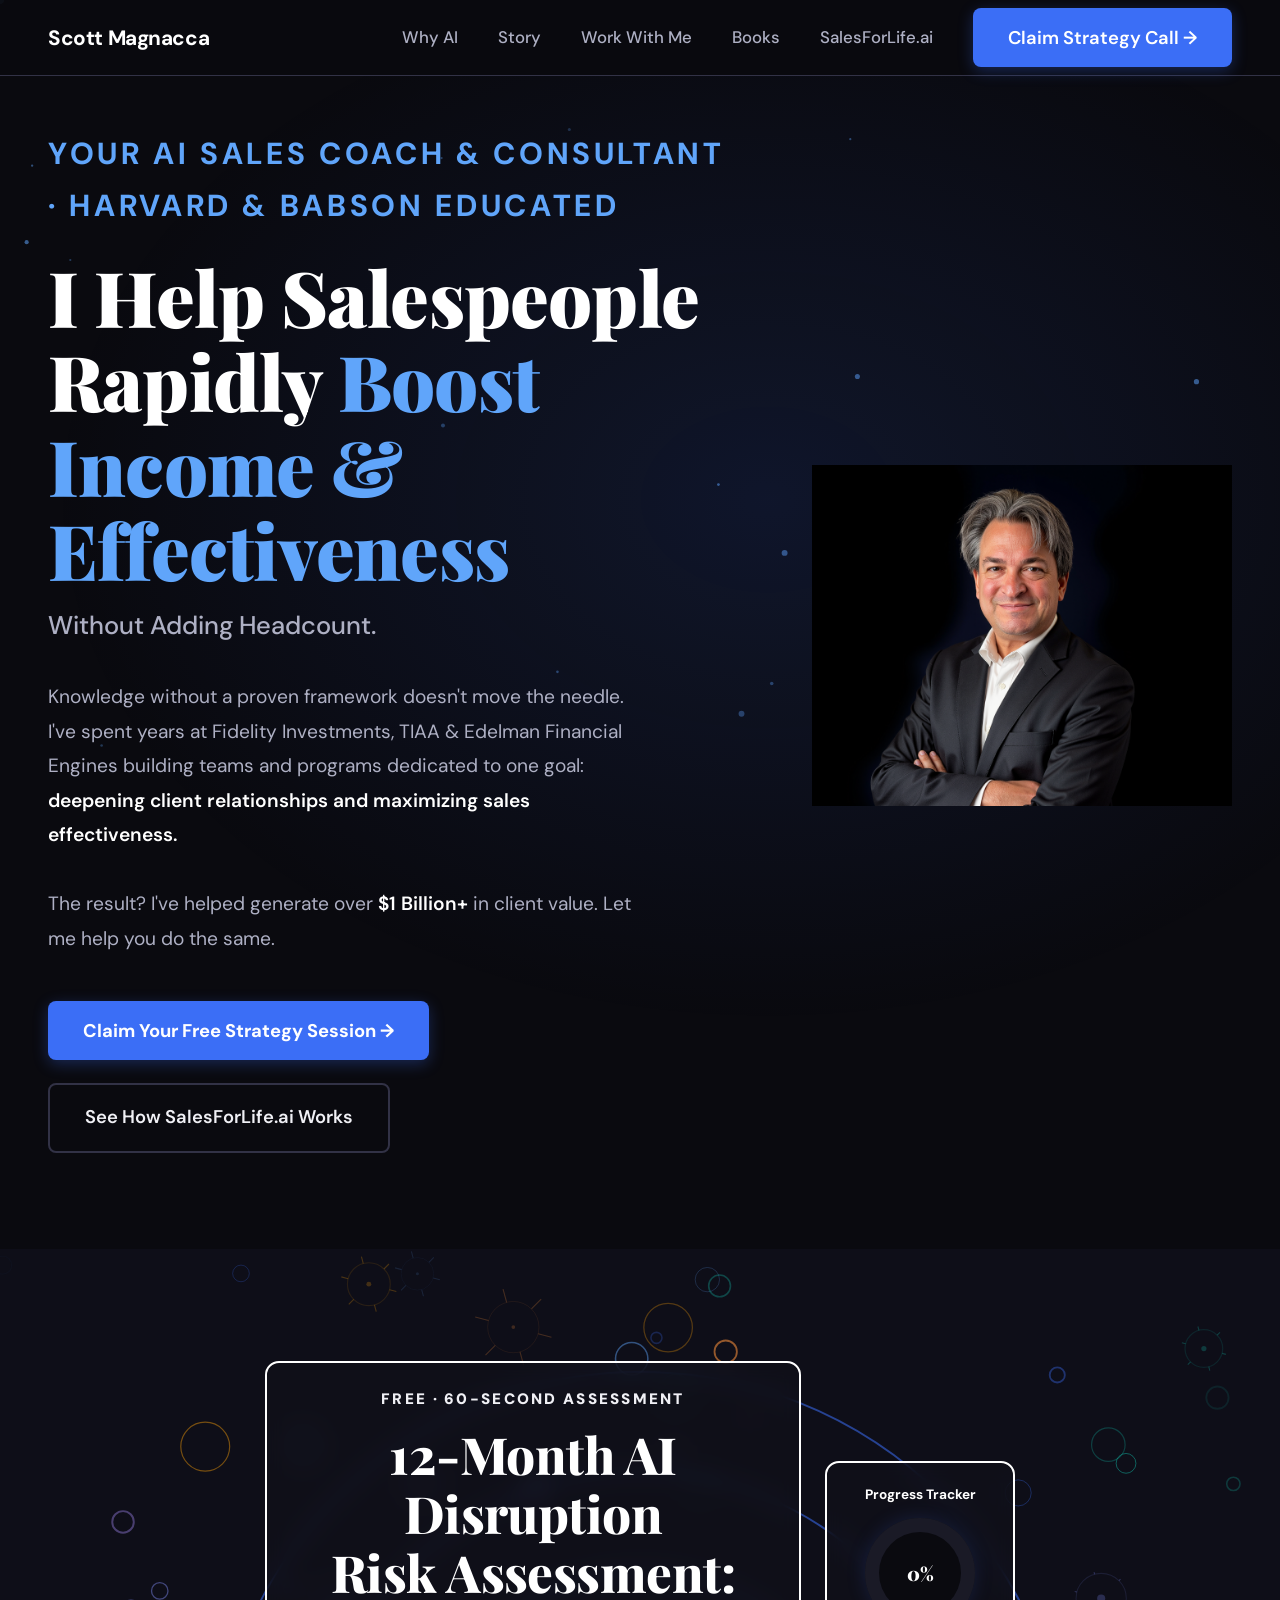
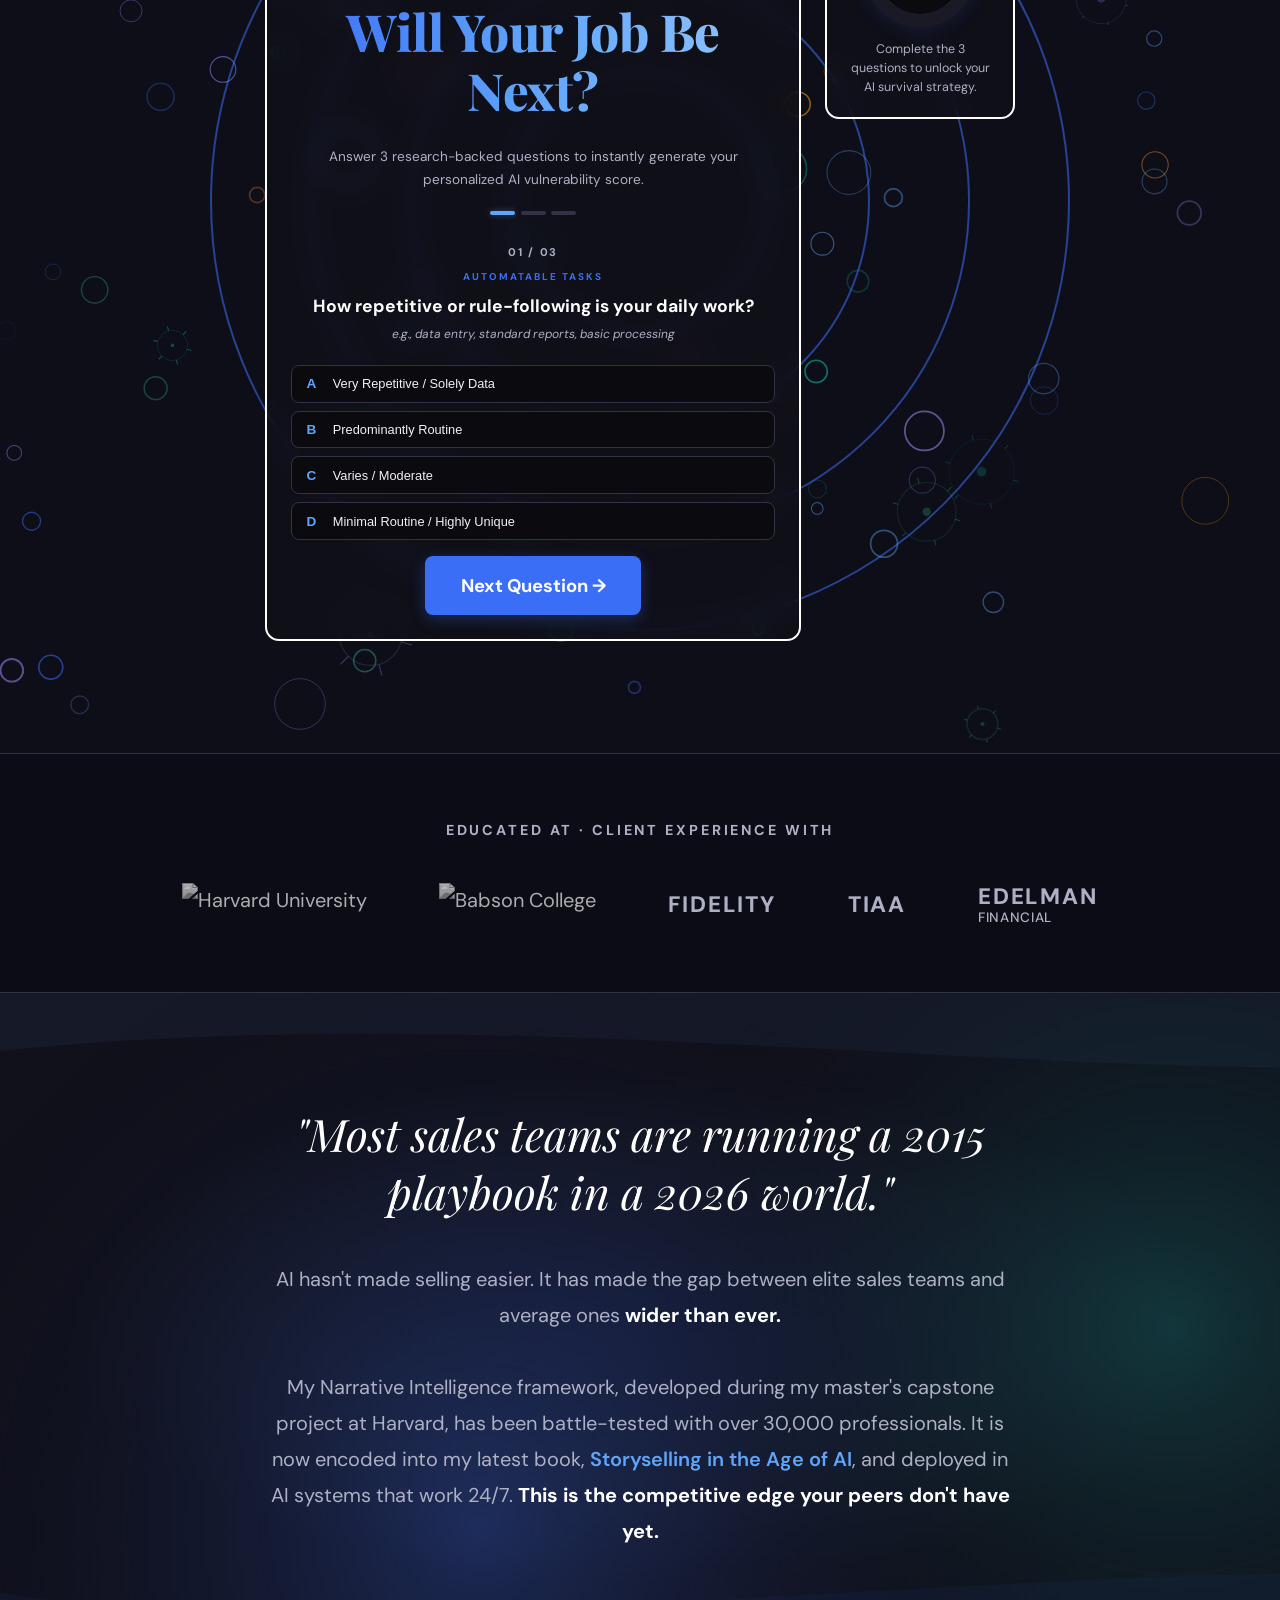
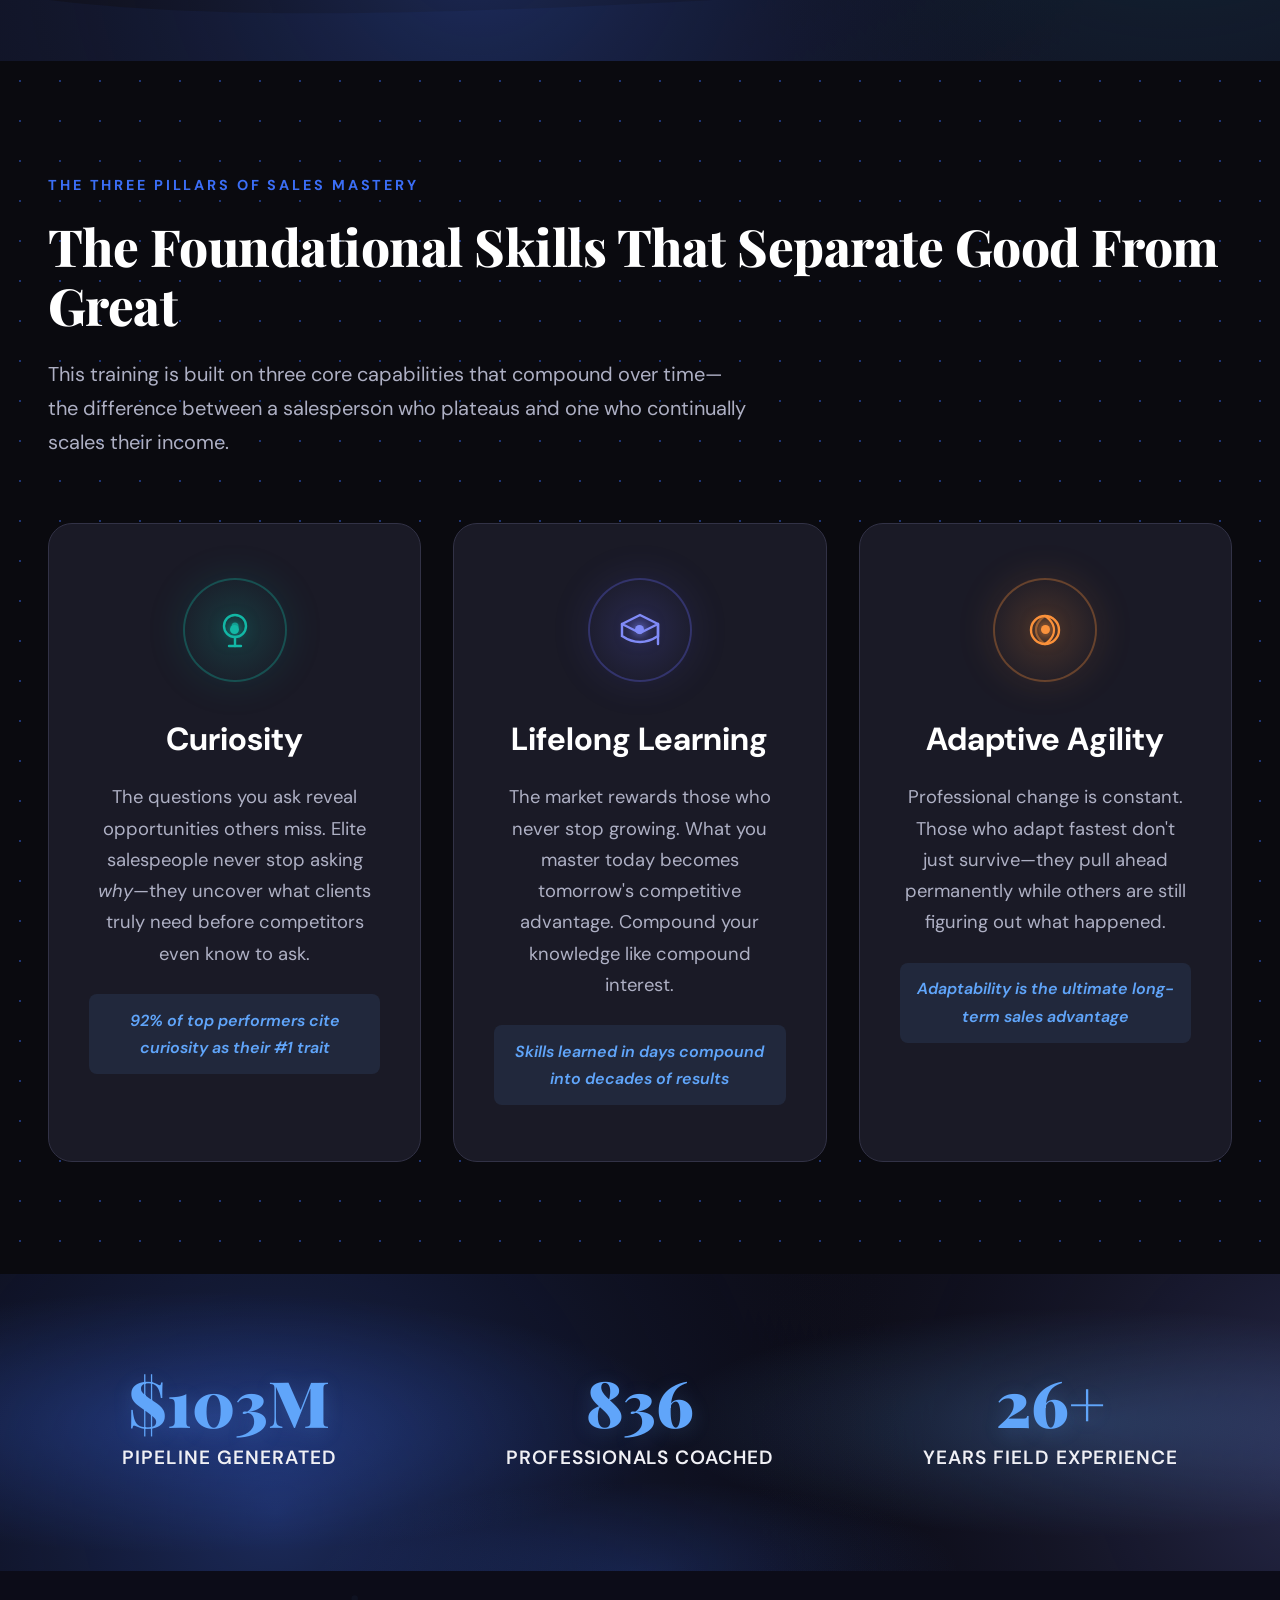
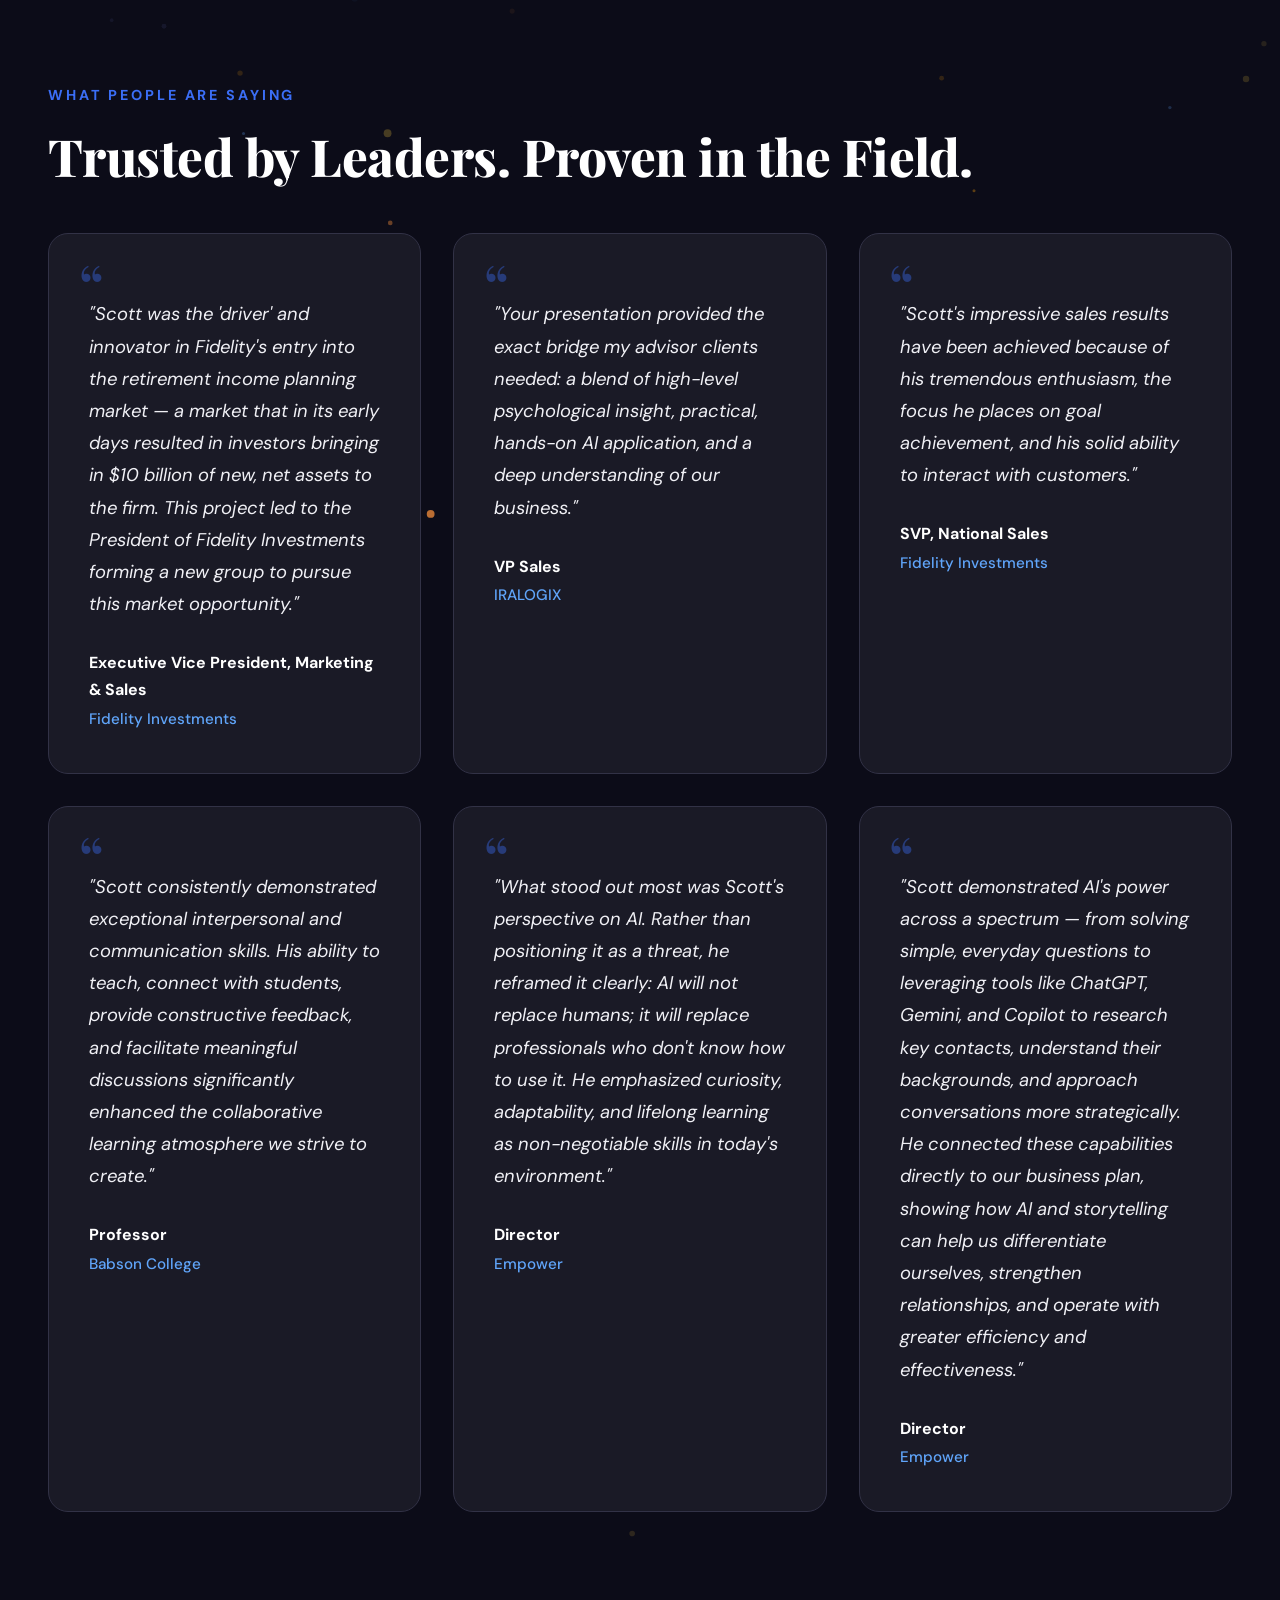
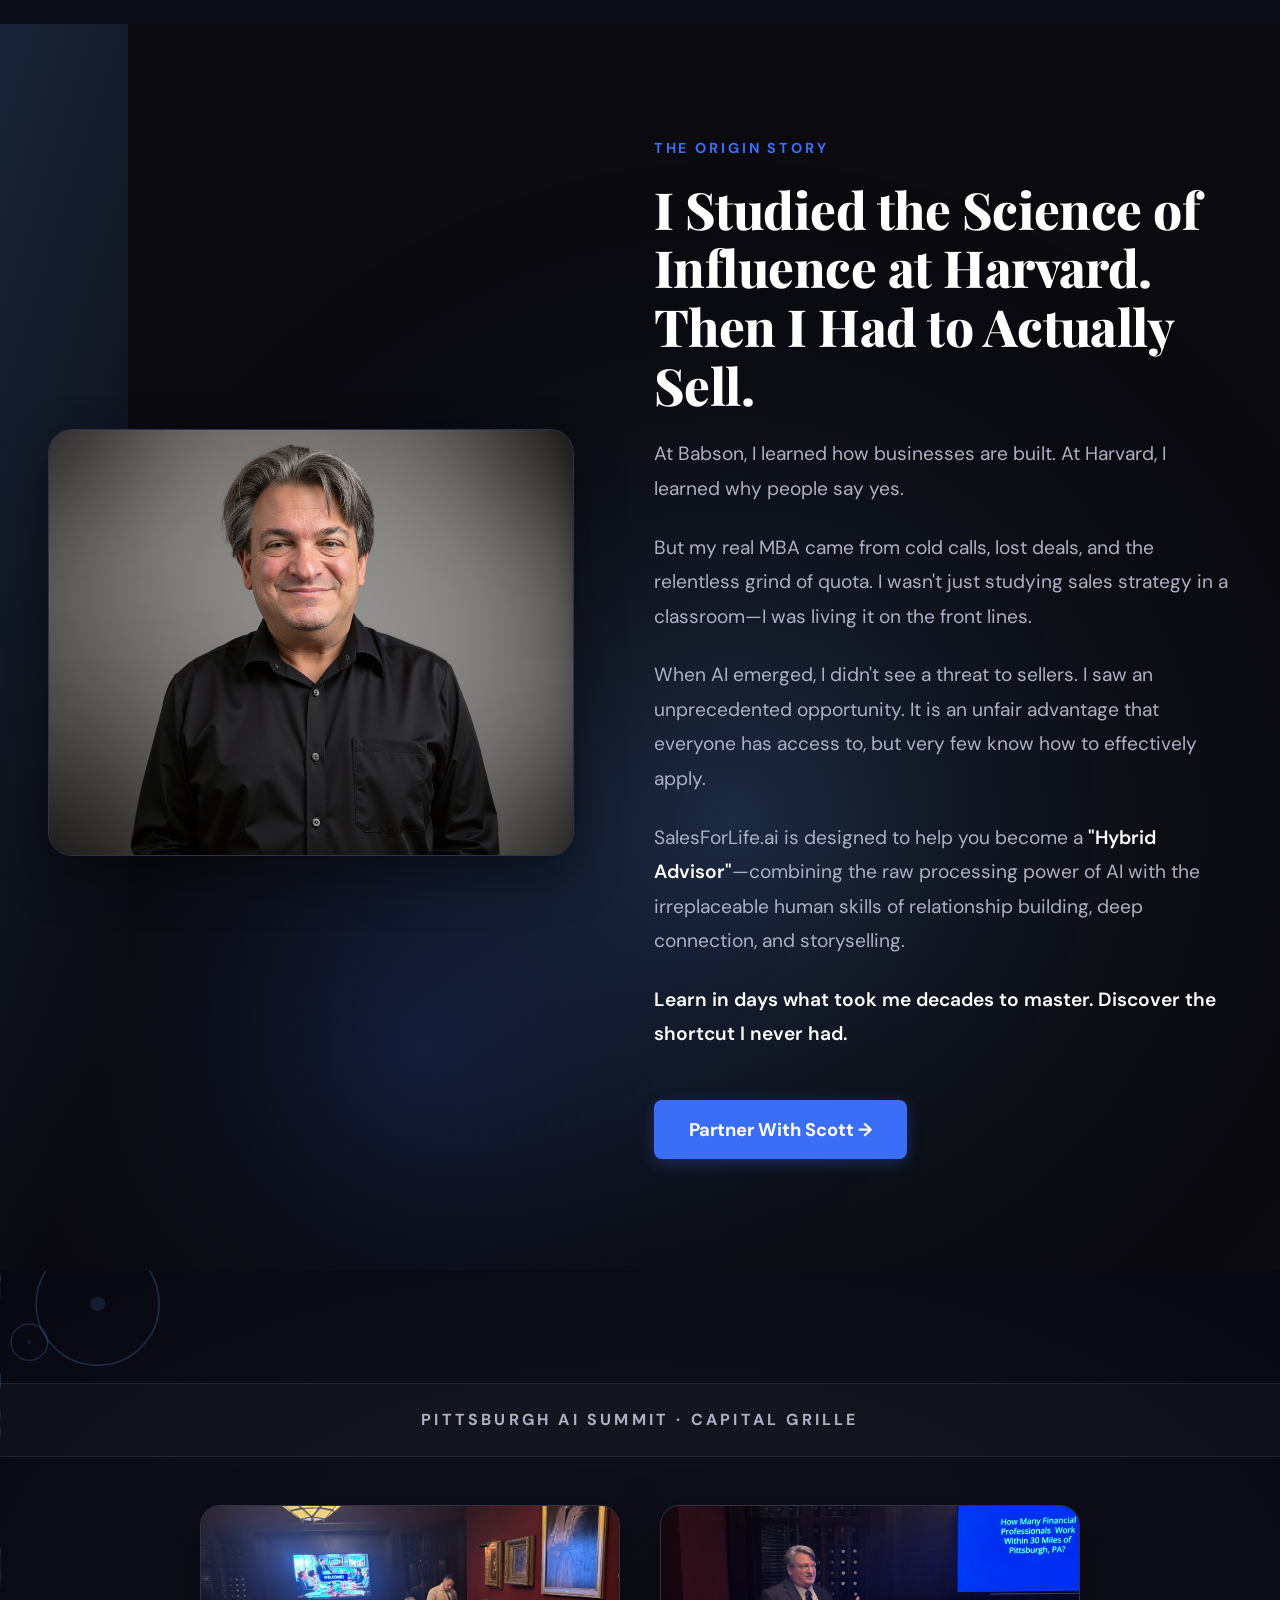
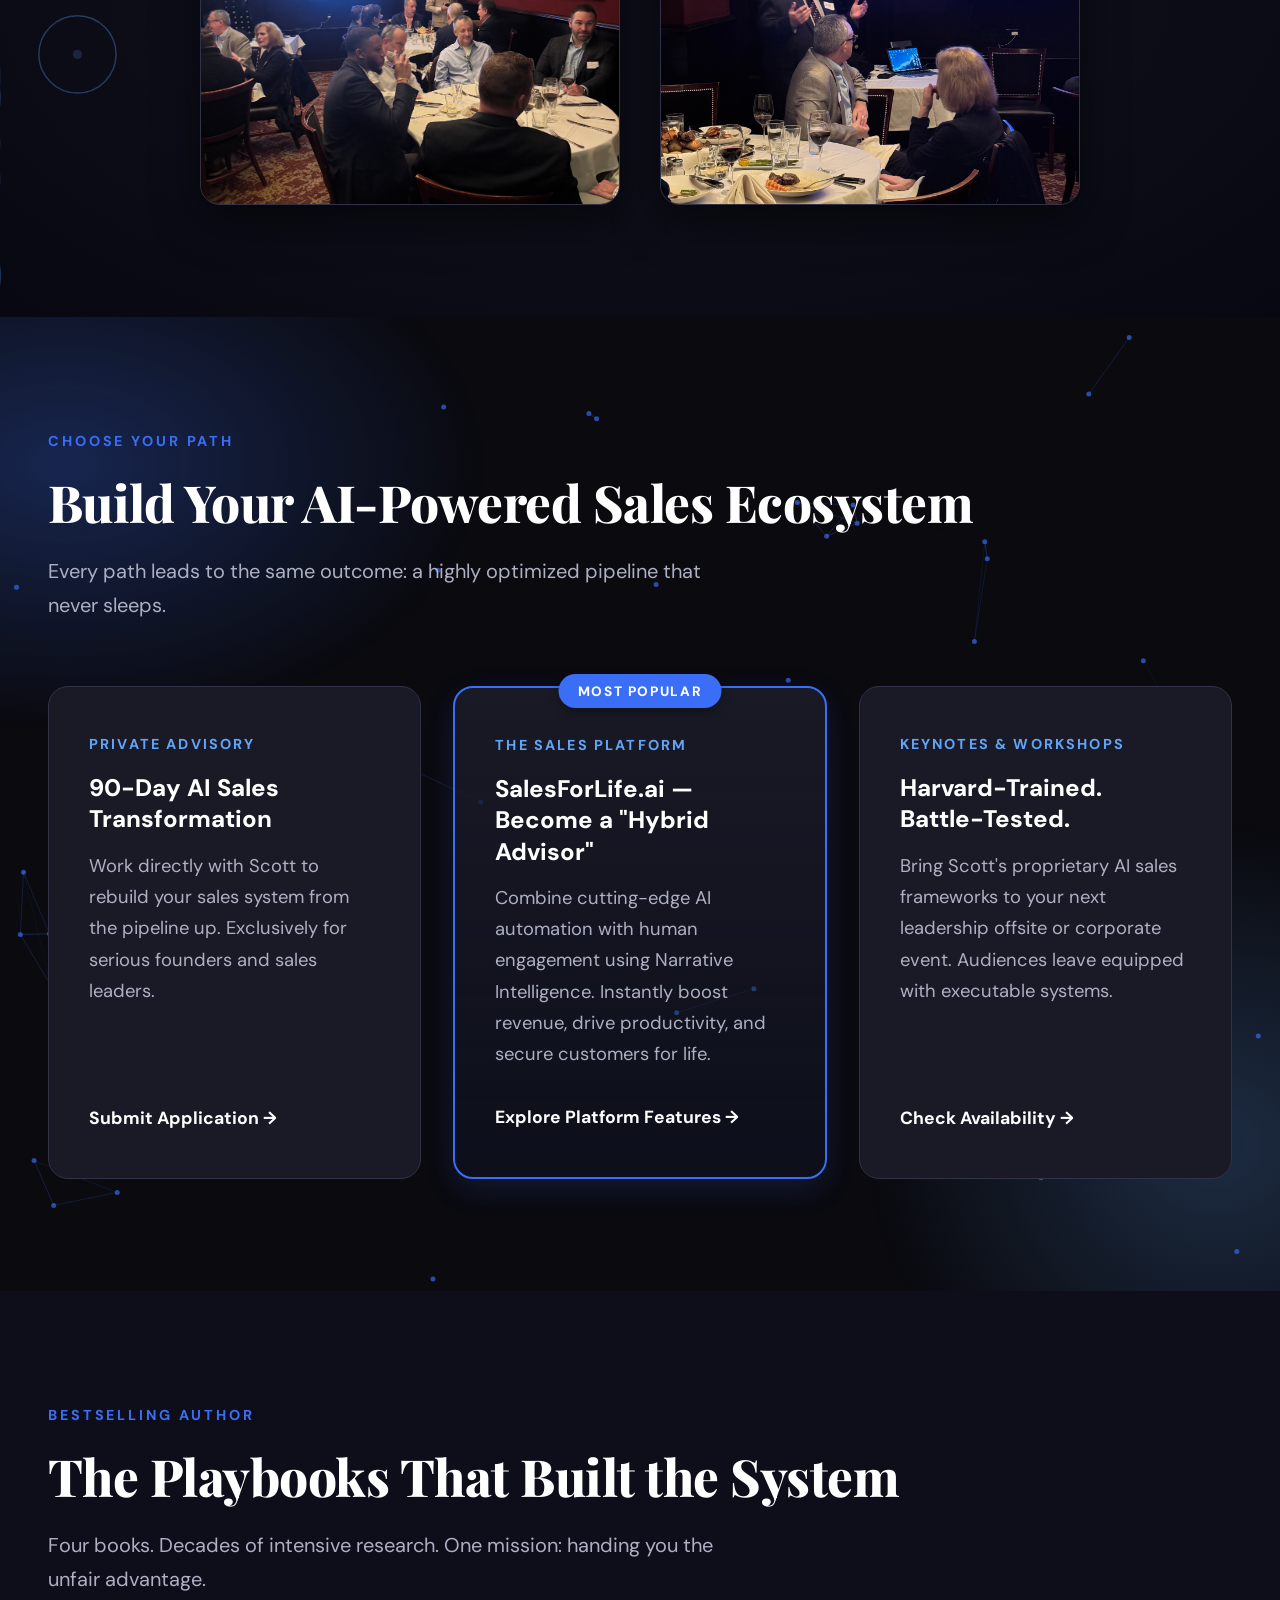
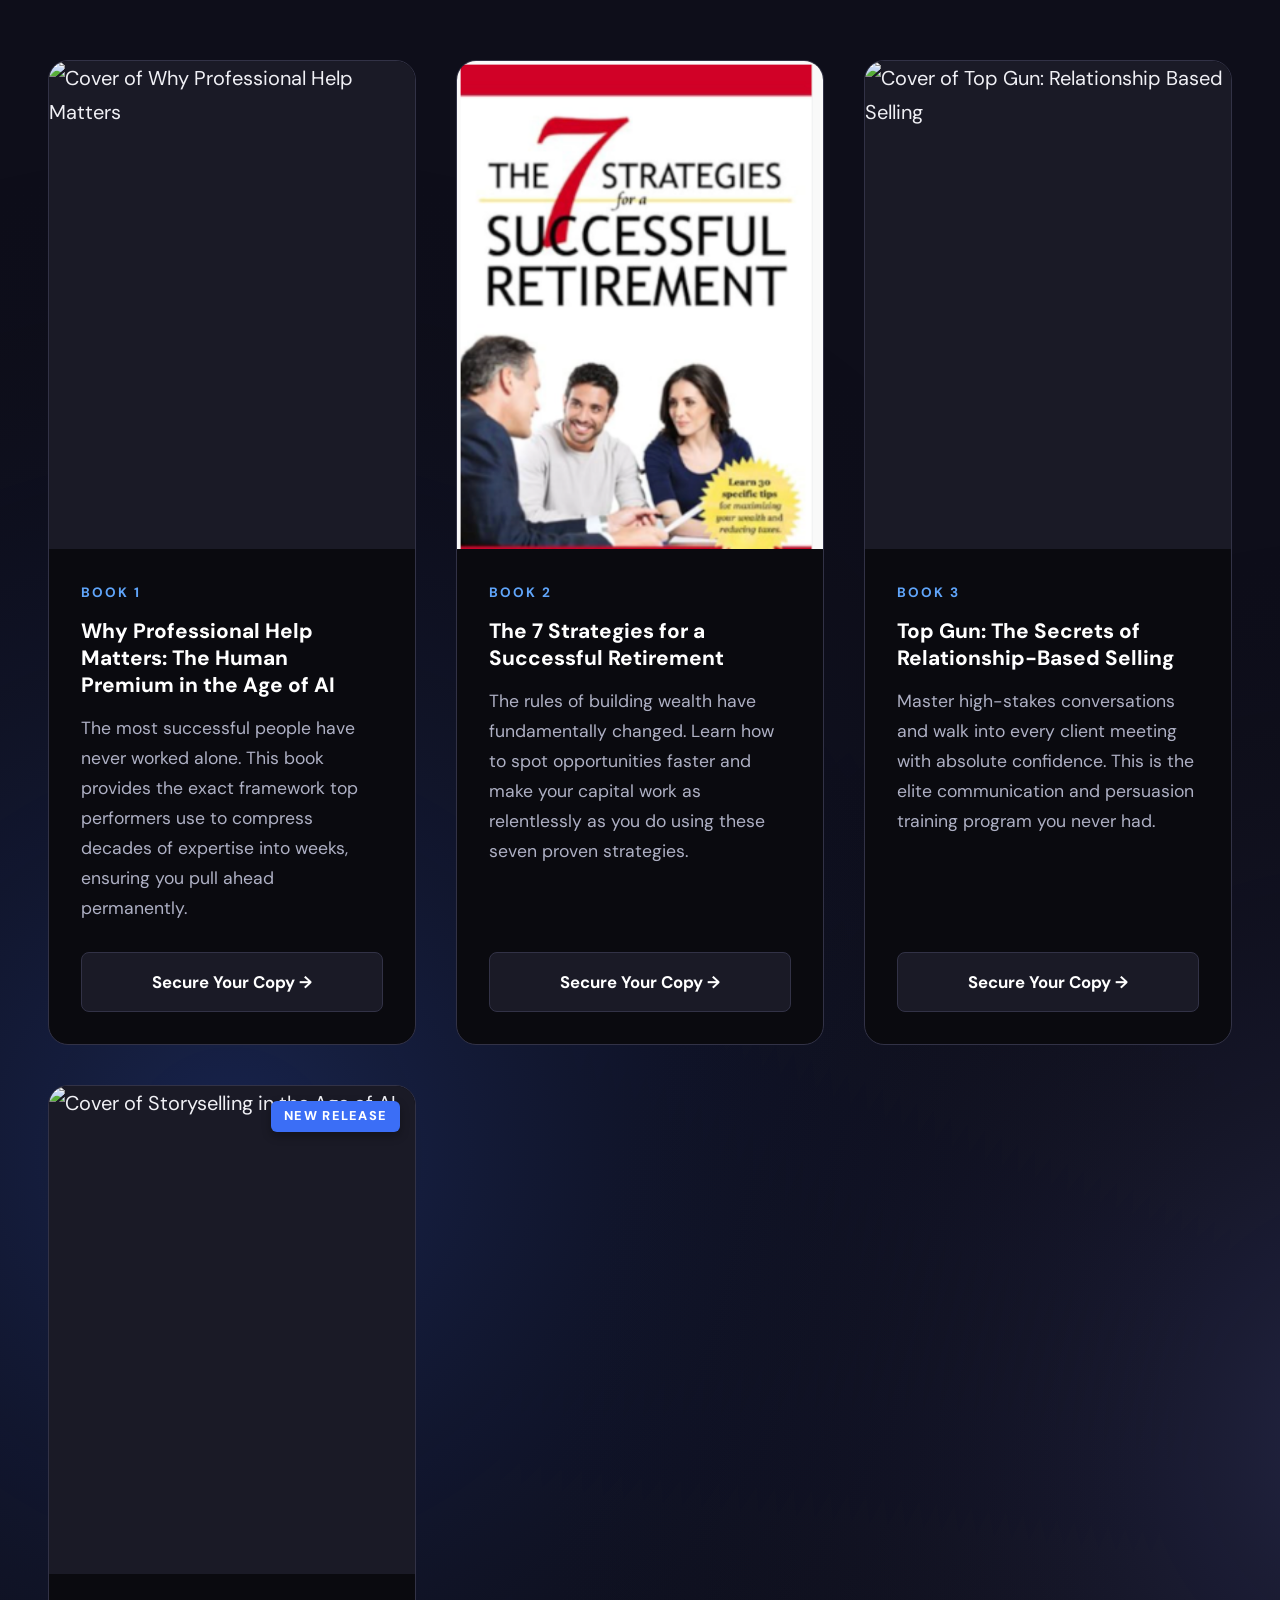
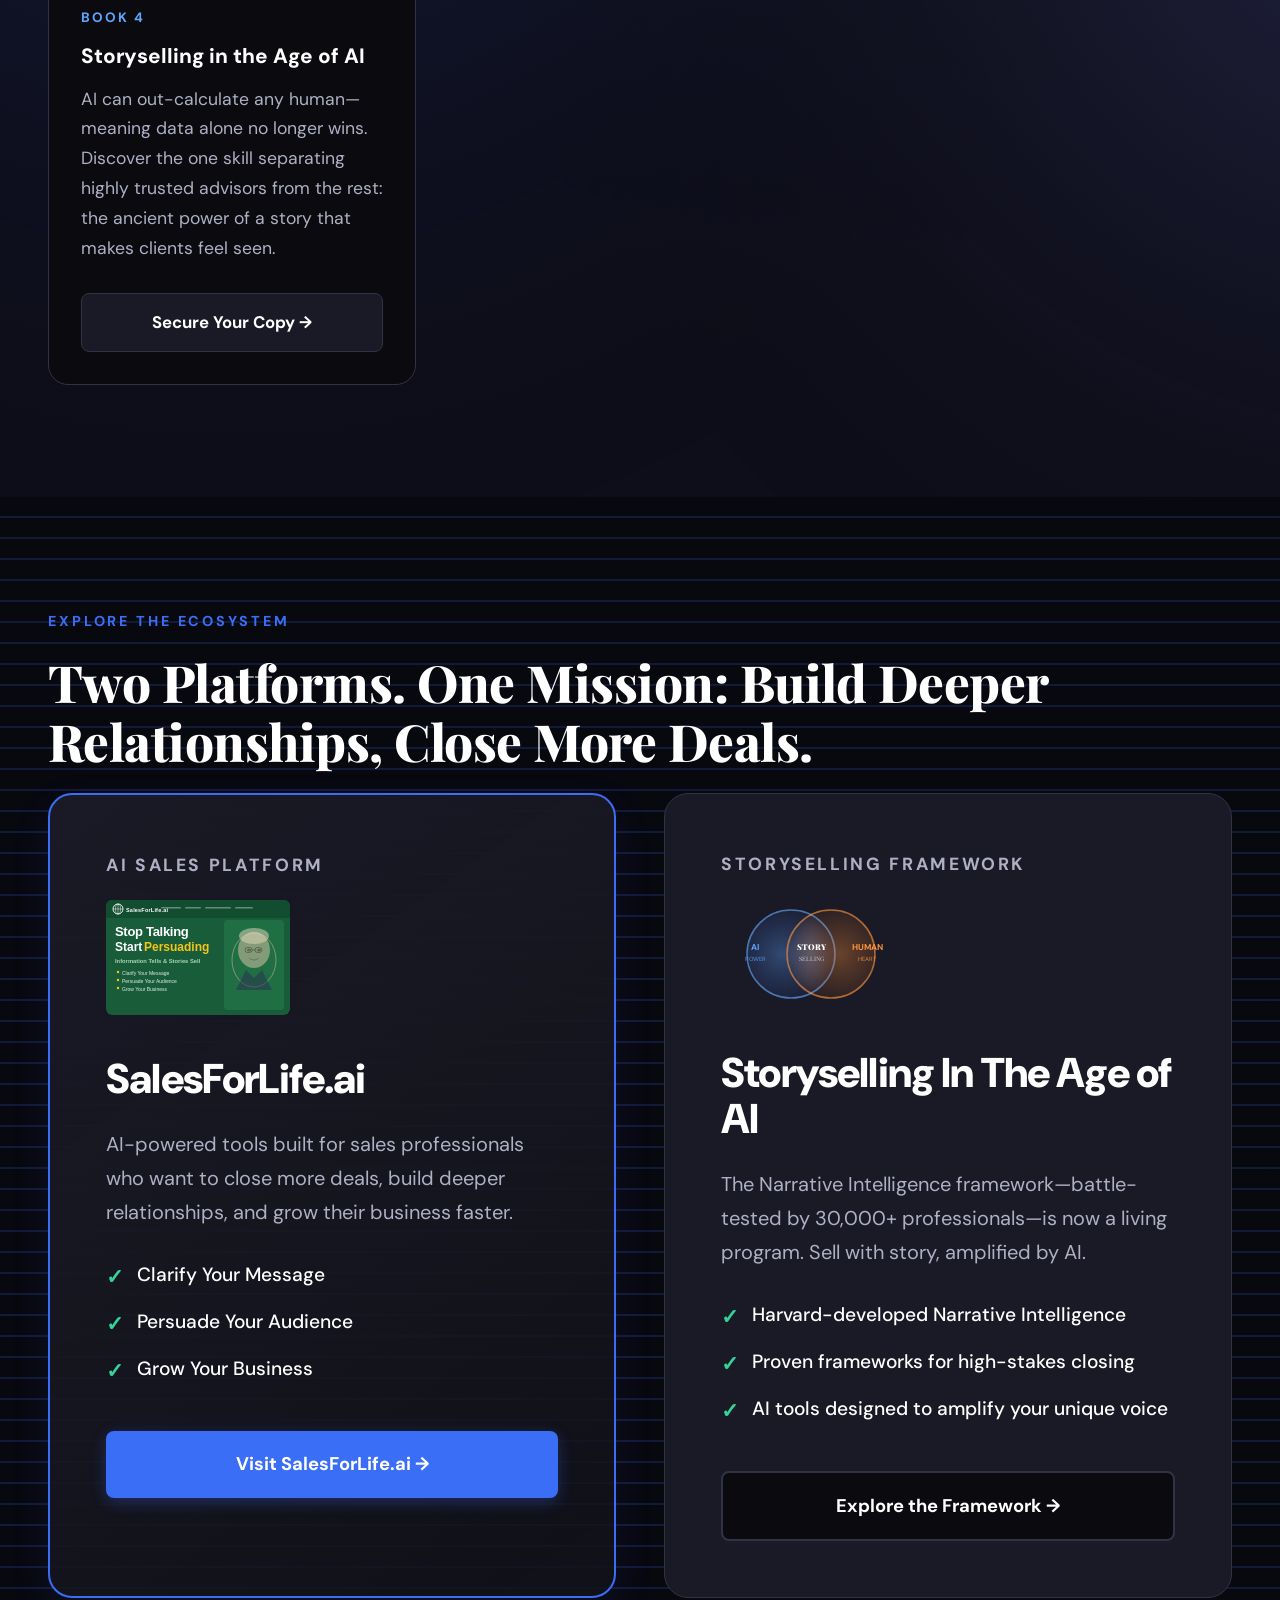
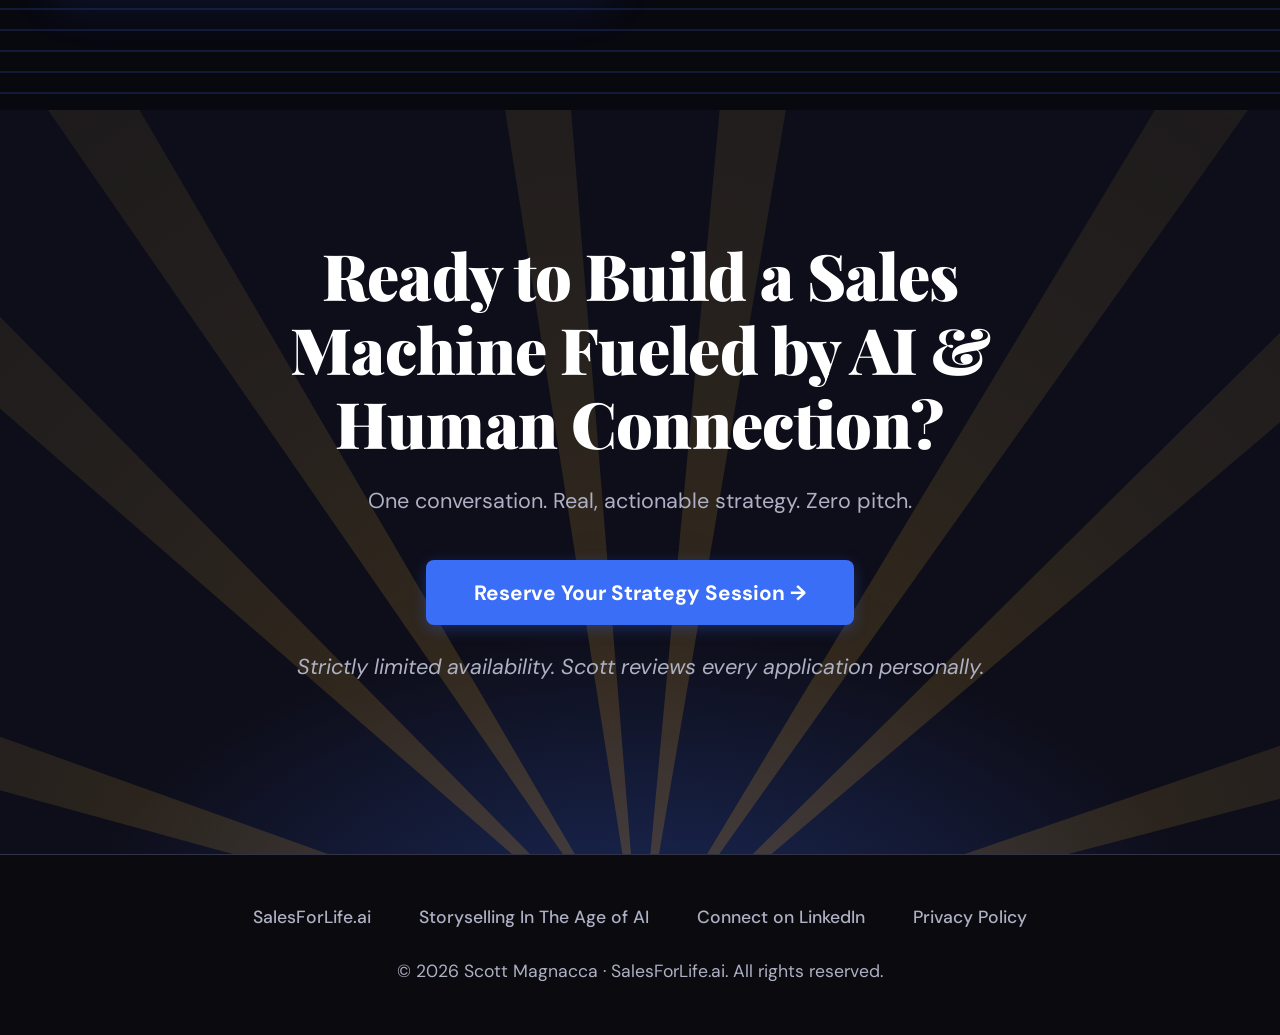
==== index.html @ 4306de3d "Add two Empower Director testimonials about AI presentation https://claude.ai/code/session_015Zn2vHD" ====
<!DOCTYPE html>
<html lang="en">
<head>
<meta charset="UTF-8"/>
<meta name="viewport" content="width=device-width, initial-scale=1.0"/>
<title>I Help Salespeople Rapidly Boost Income &amp; Effectiveness — Scott Magnacca</title>
<link rel="preconnect" href="https://fonts.googleapis.com">
<link rel="preconnect" href="https://fonts.gstatic.com" crossorigin>
<link href="https://fonts.googleapis.com/css2?family=Playfair+Display:wght@700;900&family=DM+Sans:wght@400;500;600;700&display=swap" rel="stylesheet"/>
<style>
  :root {
    --bg: #0a0a0f;
    --surface: #12121a;
    --surface2: #1a1a26;
    --border: #323246; 
    --accent: #3b6ef6;
    --accent-hover: #2d5ce0;
    --accent2: #60a5fa;
    --text: #f0f0f5; 
    --muted: #aeb0c4; 
    --gold: #f5c842;
    --error: #fb7185;
    --success: #34d399;
  }
  
  *, *::before, *::after { box-sizing: border-box; margin: 0; padding: 0; }
  html { scroll-behavior: smooth; }
  
  /* BASE TYPOGRAPHY */
  body { 
    background: var(--bg); 
    color: var(--text); 
    font-family: 'DM Sans', sans-serif; 
    font-size: 20px; 
    line-height: 1.7; 
    -webkit-font-smoothing: antialiased; 
    -moz-osx-font-smoothing: grayscale;
  }
  
  @media (min-width: 1400px) {
    body { font-size: 22px; } 
  }

  /* NAV */
  nav {
    position: fixed; top: 0; left: 0; right: 0; z-index: 100;
    display: flex; align-items: center; justify-content: space-between;
    padding: 0 3rem; height: 76px;
    background: rgba(10,10,15,0.92); backdrop-filter: blur(16px);
    border-bottom: 1px solid var(--border);
  }
  .nav-logo { font-family: 'DM Sans', sans-serif; font-weight: 700; font-size: 1.3rem; color: #fff; text-decoration: none; letter-spacing: -0.02em; }
  .nav-links { display: flex; gap: 2.5rem; align-items: center; }
  .nav-links a { color: var(--muted); text-decoration: none; font-size: 1.05rem; font-weight: 500; transition: color 0.2s; }
  .nav-links a:hover, .nav-links a:focus { color: #fff; outline: none; }
  .nav-cta { background: var(--accent); color: #fff !important; padding: 0.65rem 1.6rem; border-radius: 8px; font-weight: 600 !important; transition: background 0.2s; box-shadow: 0 4px 14px rgba(59,110,246,0.25); }
  .nav-cta:hover { background: var(--accent-hover) !important; box-shadow: 0 6px 20px rgba(59,110,246,0.4); }

  /* HERO */
  .hero-wrap { max-width: 1300px; margin: 0 auto; }
  .hero {
    min-height: 100vh; display: flex; align-items: center;
    padding: 8rem 3rem 6rem;
    background: radial-gradient(ellipse 80% 60% at 60% 40%, rgba(59,110,246,0.12) 0%, transparent 70%);
    gap: 5rem; position: relative; z-index: 1;
  }
  .hero-text { flex: 1; }
  @keyframes eyebrowPulse {
    0%, 100% { color: var(--accent2); text-shadow: 0 0 8px rgba(96,165,250,0.3), 0 0 20px rgba(96,165,250,0.15); }
    50% { color: #93c5fd; text-shadow: 0 0 14px rgba(96,165,250,0.7), 0 0 35px rgba(96,165,250,0.4), 0 0 60px rgba(59,110,246,0.2); }
  }
  .hero-eyebrow { font-size: 1.9rem; font-weight: 700; letter-spacing: 0.12em; text-transform: uppercase; color: var(--accent2); margin-bottom: 1.4rem; animation: eyebrowPulse 4s ease-in-out infinite; }
  .hero h1 { font-family: 'Playfair Display', serif; font-size: clamp(3.2rem, 6vw, 5.5rem); font-weight: 900; line-height: 1.1; color: #fff; margin-bottom: 0.8rem; letter-spacing: -0.01em; }
  .hero h1 span { color: var(--accent2); }
  .hero-sub2 { font-size: 1.6rem; font-weight: 500; color: var(--muted); margin-bottom: 2rem; }
  .hero-body { color: var(--muted); font-size: 1.2rem; margin-bottom: 2.8rem; max-width: 600px; line-height: 1.8; }
  .hero-body strong { color: #fff; font-weight: 600; }
  .hero-btns { display: flex; gap: 1.4rem; flex-wrap: wrap; }
  
  .btn-primary { background: var(--accent); color: #fff; padding: 1.1rem 2.2rem; border-radius: 8px; font-weight: 700; text-decoration: none; font-size: 1.15rem; transition: all 0.2s; display: inline-flex; align-items: center; justify-content: center; cursor: pointer; border: none; font-family: 'DM Sans', sans-serif; box-shadow: 0 4px 15px rgba(59,110,246,0.3); }
  .btn-primary:hover, .btn-primary:focus { background: var(--accent-hover); transform: translateY(-2px); box-shadow: 0 8px 25px rgba(59,110,246,0.45); outline: none; }
  .btn-secondary { background: transparent; color: var(--text); padding: 1.1rem 2.2rem; border-radius: 8px; font-weight: 600; text-decoration: none; font-size: 1.15rem; border: 2px solid var(--border); transition: all 0.2s; display: inline-flex; align-items: center; justify-content: center; }
  .btn-secondary:hover, .btn-secondary:focus { border-color: var(--accent2); background: rgba(96,165,250,0.05); outline: none; }
  
  .hero-img { flex: 0 0 420px; }
  .hero-img img { width: 100%; border-radius: 0; box-shadow: none; border: none; background: transparent; }

  /* SECTIONS */
  section { padding: 7rem 3rem; position: relative; overflow: hidden; }
  .container { max-width: 1240px; margin: 0 auto; position: relative; z-index: 2; }
  .section-label { font-size: 0.9rem; font-weight: 700; letter-spacing: 0.2em; text-transform: uppercase; color: var(--accent); margin-bottom: 1.2rem; }
  .section-title { font-family: 'Playfair Display', serif; font-size: clamp(2.4rem, 4vw, 3.6rem); font-weight: 800; color: #fff; margin-bottom: 1.4rem; line-height: 1.15; letter-spacing: -0.01em; }
  .section-sub { color: var(--muted); font-size: 1.25rem; max-width: 700px; margin-bottom: 4rem; line-height: 1.7; }

  /* BACKGROUND EFFECTS */
  #hero-canvas { position: fixed; top: 0; left: 0; width: 100%; height: 100%; pointer-events: none; z-index: 0; opacity: 0.6; }
  .quiz-section { background: #0e0e18; }
  .bg-fx { position: absolute; inset: 0; display: flex; align-items: center; justify-content: center; pointer-events: none; z-index: 0; overflow: hidden; }
  .radar-ring { position: absolute; border-radius: 50%; border: 2px solid rgba(59,110,246,0.55); animation: radarExpand 4s ease-out infinite; }
  .radar-ring:nth-child(1) { width: 260px; height: 260px; animation-delay: 0s; }
  .radar-ring:nth-child(2) { width: 460px; height: 460px; animation-delay: 1s; }
  .radar-ring:nth-child(3) { width: 660px; height: 660px; animation-delay: 2s; }
  .radar-ring:nth-child(4) { width: 860px; height: 860px; animation-delay: 3s; }
  @keyframes radarExpand { 0% { transform: scale(0.3); opacity: 1; } 100% { transform: scale(1.1); opacity: 0; } }

  /* QUIZ GRID LAYOUT */
  .quiz-layout { display: grid; grid-template-columns: 1fr 190px; gap: 1.5rem; max-width: 750px; margin: 0 auto; align-items: start; }
  @media (max-width: 900px) { .quiz-layout { grid-template-columns: 1fr; } }
  .quiz-wrap { max-width: 100%; margin: 0; background: rgba(18,18,26,0.6); padding: 1.5rem; border-radius: 14px; border: 2px solid #ffffff; backdrop-filter: blur(10px); text-align: center; }
  
  /* PULSING LABEL & WAVE TEXT */
  .pulse-label { font-size: 0.95rem; font-weight: 900; letter-spacing: 0.15em; text-transform: uppercase; margin-bottom: 0.75rem; animation: pulseGlow 3s infinite alternate ease-in-out; }
  @keyframes pulseGlow {
    0% { color: #3b6ef6; text-shadow: 0 0 10px rgba(59,110,246,0.6), 0 0 20px rgba(20,184,166,0.4); transform: scale(1); }
    100% { color: #14b8a6; text-shadow: 0 0 20px rgba(20,184,166,0.8), 0 0 40px rgba(59,110,246,0.6); transform: scale(1.02); }
  }
  .wave-text { background: linear-gradient(90deg, #3b6ef6 0%, #60a5fa 25%, #93c5fd 50%, #60a5fa 75%, #3b6ef6 100%); background-size: 200% auto; color: transparent; -webkit-background-clip: text; background-clip: text; animation: waveWash 4s linear infinite; display: inline-block; padding-bottom: 0.2rem; }
  @keyframes waveWash { to { background-position: 200% center; } }
  .risk-wave { background: linear-gradient(90deg, #fff 0%, #fff 44%, #ff2020 50%, #fff 56%, #fff 100%); background-size: 300% 100%; -webkit-background-clip: text; background-clip: text; color: transparent; animation: riskRedWave 30s linear infinite; display: inline-block; }
  @keyframes riskRedWave { 0% { background-position: 100% center; } 10% { background-position: 0% center; } 100% { background-position: 0% center; } }

  /* DYNAMIC PIE CHART SIDEBAR */
  .quiz-sidebar { background: rgba(18,18,26,0.6); padding: 1.25rem; border-radius: 14px; border: 2px solid #ffffff; backdrop-filter: blur(10px); text-align: center; position: sticky; top: 100px; }
  .pie-chart-container { width: 110px; height: 110px; margin: 0 auto 0.75rem; border-radius: 50%; background: conic-gradient(var(--accent) var(--progress, 0%), var(--surface2) 0deg); display: flex; align-items: center; justify-content: center; position: relative; box-shadow: 0 0 20px rgba(59,110,246,0.15); transition: background 0.6s cubic-bezier(0.4, 0, 0.2, 1); }
  .pie-chart-inner { width: 82px; height: 82px; background: var(--bg); border-radius: 50%; display: flex; align-items: center; justify-content: center; font-size: 1.2rem; font-weight: 900; color: #fff; font-family: 'Playfair Display', serif; }
  .sidebar-text { color: var(--muted); font-size: 0.78rem; line-height: 1.5; }
  .congrats-msg { color: var(--success); font-weight: 800; font-size: 0.78rem; display: none; animation: fadeIn 0.5s ease-in; line-height: 1.4; }

  /* QUIZ FUNCTIONALITY */
  .quiz-step { display: none; }
  .quiz-step.active { display: block; animation: fadeIn 0.4s ease-in; }
  @keyframes fadeIn { from { opacity: 0; transform: translateY(10px); } to { opacity: 1; transform: translateY(0); } }
  .quiz-counter { font-size: 0.7rem; font-weight: 700; letter-spacing: 0.15em; color: var(--muted); margin-bottom: 0.4rem; }
  .quiz-category { font-size: 0.62rem; font-weight: 700; letter-spacing: 0.2em; text-transform: uppercase; color: var(--accent); margin-bottom: 0.6rem; }
  .quiz-q { font-size: 1.1rem; font-weight: 700; color: #fff; margin-bottom: 0.4rem; line-height: 1.3; }
  .quiz-hint { font-size: 0.75rem; color: var(--muted); margin-bottom: 1.25rem; font-style: italic; }
  .quiz-options { display: grid; gap: 0.5rem; }
  .quiz-option { display: flex; align-items: center; gap: 0.65rem; padding: 0.65rem 0.9rem; background: var(--bg); border: 1.5px solid var(--border); border-radius: 8px; cursor: pointer; transition: all 0.2s; text-align: left; font-size: 0.8rem; font-weight: 500; color: var(--text); }
  .quiz-option:hover, .quiz-option:focus { border-color: var(--accent2); background: rgba(96,165,250,0.05); outline: none; }
  .quiz-option.selected { border-color: var(--accent); background: rgba(59,110,246,0.15); box-shadow: 0 3px 10px rgba(59,110,246,0.1); }
  .quiz-option .opt-letter { font-weight: 700; color: var(--accent2); min-width: 1rem; font-size: 0.85rem; }
  .quiz-option .opt-check { margin-left: auto; color: var(--accent); display: none; font-size: 0.8rem; }
  .quiz-option.selected .opt-check { display: block; }
  .quiz-progress { display: flex; gap: 0.35rem; justify-content: center; margin-bottom: 1.75rem; }
  .quiz-dot { width: 25px; height: 4px; border-radius: 2px; background: var(--border); transition: background 0.3s; }
  .quiz-dot.done { background: var(--accent); }
  .quiz-dot.active { background: var(--accent2); box-shadow: 0 0 6px rgba(96,165,250,0.4); }
  .quiz-error { color: var(--error); font-size: 0.7rem; margin-top: 0.6rem; display: none; font-weight: 500; }
  
  .quiz-email-wrap, .quiz-result-wrap { display: none; animation: fadeIn 0.4s ease-in; }
  .quiz-input { width: 100%; padding: 0.65rem 0.85rem; background: var(--bg); border: 1.5px solid var(--border); border-radius: 7px; color: #fff; font-size: 0.8rem; margin-bottom: 0.65rem; font-family: 'DM Sans', sans-serif; transition: border-color 0.2s; }
  .quiz-input:focus { outline: none; border-color: var(--accent); box-shadow: 0 0 0 4px rgba(59,110,246,0.15); }
  
  .score-circle { width: 120px; height: 120px; border-radius: 50%; border: 5px solid var(--accent); margin: 0 auto 1rem; display: flex; flex-direction: column; align-items: center; justify-content: center; box-shadow: inset 0 0 18px rgba(0,0,0,0.5), 0 0 18px rgba(59,110,246,0.2); }
  .score-num { font-size: 2.4rem; font-weight: 900; color: #fff; line-height: 1; font-family: 'Playfair Display', serif; }
  .score-pct { font-size: 0.8rem; font-weight: 700; color: var(--muted); }
  .score-label { font-size: 1rem; font-weight: 800; margin-bottom: 0.4rem; letter-spacing: -0.01em; }
  .score-desc { color: var(--muted); margin-bottom: 1.25rem; font-size: 0.8rem; max-width: 400px; margin-left: auto; margin-right: auto; line-height: 1.6; }
  .score-legend { display: flex; gap: 1rem; justify-content: center; font-size: 0.7rem; font-weight: 600; color: var(--muted); margin-bottom: 1.25rem; flex-wrap: wrap; }
  .score-legend span { display: flex; align-items: center; gap: 0.4rem; }
  .legend-dot { width: 9px; height: 9px; border-radius: 50%; }
  .legend-high { background: var(--error); }
  .legend-mod { background: var(--gold); }
  .legend-low { background: var(--success); }
  .privacy-note { font-size: 0.95rem; color: var(--muted); margin-top: 1.2rem; display: flex; align-items: center; justify-content: center; gap: 0.5rem; }

  /* LOGOS */
  .logos-section { padding: 4rem 3rem; border-top: 1px solid var(--border); border-bottom: 1px solid var(--border); background: #0c0c16; position: relative; overflow: hidden; }
  .logos-shimmer { position: absolute; top: 0; left: -60%; width: 60%; height: 100%; background: linear-gradient(90deg, transparent, rgba(96,165,250,0.45), transparent); animation: shimmerSweep 3s linear infinite; pointer-events: none; z-index: 0; }
  @keyframes shimmerSweep { 0% { left: -60%; } 100% { left: 160%; } }
  .logos-label { text-align: center; font-size: 0.9rem; font-weight: 700; letter-spacing: 0.2em; text-transform: uppercase; color: var(--muted); margin-bottom: 2.5rem; position: relative; z-index: 2; }
  .logos-row { display: flex; align-items: center; justify-content: center; gap: 4.5rem; flex-wrap: wrap; position: relative; z-index: 2; }
  .logos-row img { height: 45px; filter: grayscale(1) opacity(0.7); transition: all 0.3s ease; }
  .logos-row img:hover { filter: grayscale(0) opacity(1); transform: scale(1.05); }
  .logo-text { font-size: 1.4rem; font-weight: 800; color: var(--muted); letter-spacing: 0.08em; transition: color 0.3s; text-transform: uppercase; line-height: 1; }
  .logo-text:hover { color: #fff; }
  .logo-text span { font-size: 0.85rem; display: block; font-weight: 500; letter-spacing: 0.05em; margin-top: 0.2rem; }

  /* QUOTE */
  .quote-section { background: #11111c; text-align: center; }
  .quote-section::before { content: ''; position: absolute; inset: 0; background: radial-gradient(ellipse 65% 55% at 50% 50%, rgba(59,110,246,0.1) 0%, rgba(96,165,250,0.04) 45%, transparent 70%); animation: quotePulse 7s ease-in-out infinite alternate; pointer-events: none; z-index: 0; }
  @keyframes quotePulse { 0% { transform: scale(0.88); opacity: 0.5; } 100% { transform: scale(1.14); opacity: 1; } }
  .quote-wave-top { position: absolute; top: -2px; left: 0; right: 0; height: 120px; pointer-events: none; z-index: 0; animation: waveFloat 8s ease-in-out infinite alternate-reverse; }
  .quote-wave-bottom { position: absolute; bottom: -2px; left: 0; right: 0; height: 140px; pointer-events: none; z-index: 0; animation: waveFloat 6s ease-in-out infinite alternate; }
  @keyframes waveFloat { 0% { transform: translateX(-20px) scaleY(1); } 100% { transform: translateX(20px) scaleY(1.3); } }
  .quote-section blockquote { position: relative; z-index: 2; font-family: 'Playfair Display', serif; font-size: clamp(2.2rem, 3.5vw, 3.2rem); color: #fff; font-style: italic; margin-bottom: 2.5rem; max-width: 860px; margin-left: auto; margin-right: auto; line-height: 1.3; }
  .quote-body { position: relative; z-index: 2; color: var(--muted); max-width: 740px; margin: 0 auto; font-size: 1.25rem; line-height: 1.8; }
  .quote-body strong { color: #fff; }
  .quote-body em { color: var(--accent2); font-style: normal; font-weight: 600; }

  /* PILLARS */
  .pillars-section-bg { background: #0a0a14; }
  .pillars-grid-bg { position: absolute; inset: 0; background-image: radial-gradient(circle, rgba(59,110,246,0.55) 1.5px, transparent 1.5px); background-size: 40px 40px; animation: gridDrift 20s linear infinite; opacity: 0.8; pointer-events: none; z-index: 0; }
  @keyframes gridDrift { 0% { background-position: 0 0; } 100% { background-position: 40px 40px; } }
  .pillars-grid { display: grid; grid-template-columns: repeat(auto-fit, minmax(320px, 1fr)); gap: 2rem; margin-top: 4rem; }
  .pillar-card { background: var(--surface2); border: 1px solid var(--border); border-radius: 24px; padding: 3.5rem 2.5rem; transition: transform 0.3s cubic-bezier(0.4, 0, 0.2, 1), box-shadow 0.3s; text-align: center; }
  .pillar-card:hover { transform: translateY(-8px); box-shadow: 0 20px 40px rgba(0,0,0,0.4); }
  .pillar-card:nth-child(1):hover { border-color: #14b8a6; }
  .pillar-card:nth-child(2):hover { border-color: #818cf8; }
  .pillar-card:nth-child(3):hover { border-color: #fb923c; }

  .pillar-icon-wrap { width: 100px; height: 100px; border-radius: 50%; margin: 0 auto 2rem; display: flex; align-items: center; justify-content: center; position: relative; }
  .pillar-card:nth-child(1) .pillar-icon-wrap { background: radial-gradient(circle, rgba(20,184,166,0.2) 0%, rgba(20,184,166,0.05) 70%); box-shadow: 0 0 0 2px rgba(20,184,166,0.3), 0 0 40px rgba(20,184,166,0.15); animation: iconGlow1 4s ease-in-out infinite; }
  @keyframes iconGlow1 { 0%,100%{box-shadow:0 0 0 2px rgba(20,184,166,0.3),0 0 25px rgba(20,184,166,0.15);} 50%{box-shadow:0 0 0 2px rgba(20,184,166,0.5),0 0 50px rgba(20,184,166,0.3);} }
  .pillar-card:nth-child(2) .pillar-icon-wrap { background: radial-gradient(circle, rgba(99,102,241,0.2) 0%, rgba(99,102,241,0.05) 70%); box-shadow: 0 0 0 2px rgba(99,102,241,0.3), 0 0 40px rgba(99,102,241,0.15); animation: iconGlow2 4s ease-in-out infinite 1s; }
  @keyframes iconGlow2 { 0%,100%{box-shadow:0 0 0 2px rgba(99,102,241,0.3),0 0 25px rgba(99,102,241,0.15);} 50%{box-shadow:0 0 0 2px rgba(99,102,241,0.5),0 0 50px rgba(99,102,241,0.3);} }
  .pillar-card:nth-child(3) .pillar-icon-wrap { background: radial-gradient(circle, rgba(251,146,60,0.2) 0%, rgba(251,146,60,0.05) 70%); box-shadow: 0 0 0 2px rgba(251,146,60,0.3), 0 0 40px rgba(251,146,60,0.15); animation: iconGlow3 4s ease-in-out infinite 2s; }
  @keyframes iconGlow3 { 0%,100%{box-shadow:0 0 0 2px rgba(251,146,60,0.3),0 0 25px rgba(251,146,60,0.15);} 50%{box-shadow:0 0 0 2px rgba(251,146,60,0.5),0 0 50px rgba(251,146,60,0.3);} }

  .pillar-title { font-size: 2rem; font-weight: 700; color: #fff; margin-bottom: 1rem; }
  .pillar-card:nth-child(1) .pillar-title { animation: pillarPulse1 3s ease-in-out infinite; }
  .pillar-card:nth-child(2) .pillar-title { animation: pillarPulse2 3s ease-in-out infinite 1s; }
  .pillar-card:nth-child(3) .pillar-title { animation: pillarPulse3 3s ease-in-out infinite 2s; }
  @keyframes pillarPulse1 { 0%,100% { color: #fff; text-shadow: none; } 50% { color: #14b8a6; text-shadow: 0 0 20px rgba(20,184,166,0.5); } }
  @keyframes pillarPulse2 { 0%,100% { color: #fff; text-shadow: none; } 50% { color: #818cf8; text-shadow: 0 0 20px rgba(129,140,248,0.5); } }
  @keyframes pillarPulse3 { 0%,100% { color: #fff; text-shadow: none; } 50% { color: #fb923c; text-shadow: 0 0 20px rgba(251,146,60,0.5); } }
  @keyframes iconSpin { from { transform: rotate(0deg); } to { transform: rotate(360deg); } }
  @keyframes orbitDot { from { transform: rotate(0deg) translateX(52px); } to { transform: rotate(360deg) translateX(52px); } }
  .pillar-icon-wrap svg { transform-origin: center; display: block; }
  .pillar-icon-wrap::before { content: ''; position: absolute; width: 9px; height: 9px; border-radius: 50%; top: 50%; left: 50%; margin: -4.5px 0 0 -4.5px; }
  .pillar-card:nth-child(1) .pillar-icon-wrap::before { background: #14b8a6; box-shadow: 0 0 10px #14b8a6, 0 0 20px rgba(20,184,166,0.5); animation: orbitDot 3s linear infinite; }
  .pillar-card:nth-child(2) .pillar-icon-wrap::before { background: #818cf8; box-shadow: 0 0 10px #818cf8, 0 0 20px rgba(129,140,248,0.5); animation: orbitDot 4s linear infinite; }
  .pillar-card:nth-child(3) .pillar-icon-wrap::before { background: #fb923c; box-shadow: 0 0 10px #fb923c, 0 0 20px rgba(251,146,60,0.5); animation: orbitDot 3.5s linear infinite; }
  .pillar-body { color: var(--muted); font-size: 1.15rem; margin-bottom: 1.5rem; line-height: 1.7; }
  .pillar-stat { font-size: 1rem; font-weight: 600; color: var(--accent2); font-style: italic; background: rgba(96,165,250,0.1); padding: 0.8rem; border-radius: 8px; }

  /* STATS */
  .stats-section { background: #0e0e1a; padding: 6rem 3rem; }
  .aurora-bg { position: absolute; inset: 0; background: radial-gradient(ellipse 70% 80% at 15% 50%, rgba(59,110,246,0.32) 0%, transparent 55%), radial-gradient(ellipse 60% 70% at 85% 50%, rgba(96,165,250,0.26) 0%, transparent 55%), radial-gradient(ellipse 50% 60% at 50% 100%, rgba(59,110,246,0.2) 0%, transparent 50%); animation: auroraShift 10s ease-in-out infinite alternate; pointer-events: none; z-index: 0; }
  @keyframes auroraShift { 0% { transform: scale(1) rotate(0deg); } 100% { transform: scale(1.05) rotate(2deg); } }
  .stats-grid { display: grid; grid-template-columns: repeat(auto-fit, minmax(280px, 1fr)); gap: 3rem; }
  .stat-item { text-align: center; position: relative; z-index: 2; }
  @keyframes statPulse {
    0%, 100% { color: var(--accent2); text-shadow: 0 4px 20px rgba(96,165,250,0.35), 0 0 40px rgba(96,165,250,0.2); }
    50% { color: #fff; text-shadow: 0 4px 30px rgba(255,255,255,0.5), 0 0 60px rgba(96,165,250,0.35); }
  }
  .stat-num { font-family: 'Playfair Display', serif; font-size: clamp(3.5rem, 5vw, 4.5rem); font-weight: 900; color: var(--accent2); line-height: 1; margin-bottom: 0.5rem; text-shadow: 0 4px 20px rgba(96,165,250,0.2); animation: statPulse 5s ease-in-out infinite; }
  .stat-label { color: var(--text); font-size: 1.2rem; font-weight: 600; text-transform: uppercase; letter-spacing: 0.05em; }
  /* TESTIMONIALS */
  .testimonials-section { background: #0c0c18; }
  .sparkle-bg { position: absolute; inset: 0; pointer-events: none; z-index: 0; overflow: hidden; }
  .sparkle { position: absolute; border-radius: 50%; animation: sparkleDrift linear infinite; opacity: 0; }
  @keyframes sparkleDrift {
    0%   { transform: translateY(105%); opacity: 0; }
    8%   { opacity: 1; }
    88%  { opacity: 0.7; }
    100% { transform: translateY(-80px); opacity: 0; }
  }
  .sparkle:nth-child(1)  { left:  4%; width:3px; height:3px; background:rgba(245,158,11,0.75); animation-duration:14s; animation-delay:  0s; }
  .sparkle:nth-child(2)  { left: 11%; width:2px; height:2px; background:rgba(96,165,250,0.6);  animation-duration:19s; animation-delay: -4s; }
  .sparkle:nth-child(3)  { left: 20%; width:3px; height:3px; background:rgba(245,158,11,0.55); animation-duration:12s; animation-delay: -8s; }
  .sparkle:nth-child(4)  { left: 31%; width:2px; height:2px; background:rgba(96,165,250,0.65); animation-duration:16s; animation-delay: -2s; }
  .sparkle:nth-child(5)  { left: 43%; width:3px; height:3px; background:rgba(245,158,11,0.65); animation-duration:11s; animation-delay:-10s; }
  .sparkle:nth-child(6)  { left: 53%; width:2px; height:2px; background:rgba(245,158,11,0.8);  animation-duration:15s; animation-delay: -5s; }
  .sparkle:nth-child(7)  { left: 64%; width:3px; height:3px; background:rgba(96,165,250,0.5);  animation-duration:18s; animation-delay: -1s; }
  .sparkle:nth-child(8)  { left: 74%; width:2px; height:2px; background:rgba(245,158,11,0.65); animation-duration:13s; animation-delay: -7s; }
  .sparkle:nth-child(9)  { left: 83%; width:3px; height:3px; background:rgba(96,165,250,0.6);  animation-duration:17s; animation-delay: -3s; }
  .sparkle:nth-child(10) { left: 93%; width:2px; height:2px; background:rgba(245,158,11,0.7);  animation-duration:10s; animation-delay: -9s; }
  .sparkle:nth-child(11) { left: 27%; width:2px; height:2px; background:rgba(245,158,11,0.5);  animation-duration:21s; animation-delay:-12s; }
  .sparkle:nth-child(12) { left: 57%; width:3px; height:3px; background:rgba(96,165,250,0.4);  animation-duration:16s; animation-delay:-14s; }
  .sparkle:nth-child(13) { left: 38%; width:2px; height:2px; background:rgba(245,158,11,0.6);  animation-duration:13s; animation-delay: -6s; }
  .sparkle:nth-child(14) { left: 69%; width:3px; height:3px; background:rgba(96,165,250,0.55); animation-duration:20s; animation-delay:-11s; }
  .sparkle:nth-child(15) { left: 88%; width:2px; height:2px; background:rgba(245,158,11,0.45); animation-duration:15s; animation-delay: -0s; }
  .testimonials-grid { display: grid; grid-template-columns: repeat(auto-fit, minmax(300px, 1fr)); gap: 2rem; margin-top: 3rem; }
  .testimonial-card { background: var(--surface2); border: 1px solid var(--border); border-radius: 20px; padding: 2.5rem; position: relative; transition: transform 0.2s, box-shadow 0.2s; }
  .testimonial-card:hover { transform: translateY(-4px); box-shadow: 0 15px 40px rgba(0,0,0,0.3); }
  .testimonial-card::before { content: '\201C'; position: absolute; top: 1.2rem; left: 1.8rem; font-family: 'Playfair Display', serif; font-size: 4rem; color: var(--accent); opacity: 0.4; line-height: 1; }
  .testimonial-quote { color: var(--text); font-size: 1.15rem; line-height: 1.75; margin-bottom: 1.8rem; padding-top: 1.5rem; font-style: italic; }
  .testimonial-source { display: flex; flex-direction: column; gap: 0.2rem; }
  .testimonial-title { font-weight: 700; color: #fff; font-size: 1rem; }
  .testimonial-company { color: var(--accent2); font-size: 0.95rem; font-weight: 500; }

  /* STORY */
  .story-grid { display: grid; grid-template-columns: 1fr 1.1fr; gap: 5rem; align-items: center; }
  .story-img img { width: 100%; border-radius: 24px; box-shadow: 0 20px 50px rgba(0,0,0,0.4); border: 1px solid var(--border); }
  .story-body { color: var(--muted); font-size: 1.2rem; line-height: 1.8; }
  .story-body p { margin-bottom: 1.5rem; }
  .story-body strong { color: #fff; font-weight: 600; }
  .beam-bg { position: absolute; top: -100%; left: -45%; width: 55%; height: 300%; background: linear-gradient(108deg, transparent 25%, rgba(96,165,250,0.18) 50%, transparent 75%); animation: beamSweep 12s ease-in-out infinite; pointer-events: none; z-index: 0; }
  @keyframes beamSweep { 0% { left: -50%; opacity: 0; } 10% { opacity: 1; } 90% { opacity: 1; } 100% { left: 140%; opacity: 0; } }

  /* PHOTOS */
  .photos-section { background: #0f0f1a; }
  .vignette-bg { position: absolute; inset: 0; background: radial-gradient(ellipse 80% 80% at center, transparent 35%, rgba(5,5,15,0.9) 100%); pointer-events: none; z-index: 0; animation: vignettePulse 8s ease-in-out infinite alternate; }
  @keyframes vignettePulse { 0% { opacity: 0.6; transform: scale(1.04); } 100% { opacity: 1; transform: scale(0.97); } }
  .photos-label { text-align: center; font-size: 1rem; font-weight: 700; letter-spacing: 0.2em; text-transform: uppercase; color: var(--muted); margin: 0; position: relative; z-index: 2;}
  .summit-banner-wrap {
    position: relative; overflow: hidden;
    margin: 0 -3rem 3rem;
    padding: 1.4rem 3rem;
    border-top: 1px solid rgba(255,255,255,0.08);
    border-bottom: 1px solid rgba(255,255,255,0.08);
    background: rgba(255,255,255,0.025);
    z-index: 2;
  }
  .summit-banner-wrap::before {
    content: '';
    position: absolute; top: 0; bottom: 0;
    left: -70%; width: 65%;
    background: linear-gradient(90deg,
      transparent 0%,
      rgba(245,180,40,0.28) 18%,
      rgba(230,245,255,0.65) 40%,
      rgba(96,165,250,0.55) 58%,
      rgba(129,140,248,0.3) 78%,
      transparent 100%
    );
    animation: summitWave 60s linear infinite;
    pointer-events: none; z-index: 1;
  }
  @keyframes summitWave {
    0%     { left: -70%; opacity: 1; }
    10%    { left: 100%; opacity: 1; }
    10.01% { left: -70%; opacity: 0; }
    99.99% { left: -70%; opacity: 0; }
    100%   { left: -70%; opacity: 1; }
  }
  .photos-row { display: flex; justify-content: center; align-items: center; gap: 2.5rem; flex-wrap: wrap; position: relative; z-index: 2;}
  .photo-frame { flex: 0 0 420px; height: 300px; overflow: hidden; border-radius: 20px; border: 1px solid var(--border); background: var(--surface2); box-shadow: 0 15px 45px rgba(0,0,0,0.6); transition: transform 0.3s cubic-bezier(0.4, 0, 0.2, 1), box-shadow 0.3s; }
  .photo-frame:hover { transform: translateY(-6px) scale(1.02); box-shadow: 0 25px 60px rgba(59,110,246,0.25); }
  .photo-frame img { width: 100%; height: 100%; object-fit: cover; object-position: center; display: block; }

  /* OFFERS */
  .offers-grid { display: grid; grid-template-columns: repeat(auto-fit, minmax(280px, 1fr)); gap: 2rem; }
  .offer-card { background: var(--surface2); border: 1px solid var(--border); border-radius: 20px; padding: 2.8rem 2.5rem; position: relative; display: flex; flex-direction: column; transition: transform 0.2s; }
  .offer-card:hover { transform: translateY(-4px); }
  .offer-card.featured { border: 2px solid var(--accent); background: linear-gradient(180deg, var(--surface2) 0%, rgba(59,110,246,0.05) 100%); box-shadow: 0 10px 30px rgba(59,110,246,0.15); }
  .offer-badge { position: absolute; top: -14px; left: 50%; transform: translateX(-50%); background: var(--accent); color: #fff; font-size: 0.85rem; font-weight: 800; letter-spacing: 0.12em; text-transform: uppercase; padding: 0.35rem 1.2rem; border-radius: 20px; white-space: nowrap; box-shadow: 0 4px 10px rgba(0,0,0,0.3); }
  .offer-label { font-size: 0.9rem; font-weight: 700; letter-spacing: 0.15em; text-transform: uppercase; color: var(--accent2); margin-bottom: 1rem; }
  .offer-title { font-size: 1.5rem; font-weight: 800; color: #fff; margin-bottom: 1rem; line-height: 1.3; }
  .offer-body { color: var(--muted); font-size: 1.15rem; margin-bottom: 2rem; flex: 1; line-height: 1.7; }
  .offer-link { color: #fff; font-weight: 700; text-decoration: none; font-size: 1.1rem; display: inline-flex; align-items: center; gap: 0.5rem; transition: color 0.2s; }
  .offer-link:hover { color: var(--accent2); }
  
  .mesh-bg { position: absolute; inset: 0; background: radial-gradient(ellipse 60% 50% at 5% 15%, rgba(59,110,246,0.28) 0%, transparent 55%), radial-gradient(ellipse 50% 60% at 95% 85%, rgba(96,165,250,0.22) 0%, transparent 55%); animation: meshMorph 15s ease-in-out infinite alternate; pointer-events: none; z-index: 0; }
  @keyframes meshMorph { 0% { transform: scale(1); opacity: 0.7; } 100% { transform: scale(1.05); opacity: 1; } }

  /* BOOKS */
  .books-section { background: #0e0e1a; }
  .spotlight-bg { position: absolute; top: 0; bottom: 0; left: -400px; width: 400px; background: linear-gradient(90deg, transparent, rgba(96,165,250,0.28), transparent); animation: spotlightSweep 8s linear infinite; pointer-events: none; z-index: 0; }
  @keyframes spotlightSweep { 0% { left: -400px; } 100% { left: calc(100% + 400px); } }
  .books-grid { display: grid; grid-template-columns: repeat(auto-fit, minmax(280px, 1fr)); gap: 2.5rem; }
  .book-card { background: var(--bg); border: 1px solid var(--border); border-radius: 20px; overflow: hidden; display: flex; flex-direction: column; transition: border-color 0.3s, transform 0.3s, box-shadow 0.3s; }
  .book-card:hover { border-color: var(--accent); transform: translateY(-6px); box-shadow: 0 15px 40px rgba(0,0,0,0.4); }
  .book-img { width: 100%; aspect-ratio: 3/4; overflow: hidden; position: relative; background: var(--surface2); }
  .book-img img { width: 100%; height: 100%; object-fit: cover; object-position: center top; transition: transform 0.5s ease; }
  .book-card:hover .book-img img { transform: scale(1.03); }
  .book-badge { position: absolute; top: 15px; right: 15px; background: var(--accent); color: #fff; font-size: 0.8rem; font-weight: 800; letter-spacing: 0.1em; text-transform: uppercase; padding: 0.3rem 0.8rem; border-radius: 6px; box-shadow: 0 4px 10px rgba(0,0,0,0.3); }
  .book-content { padding: 2rem; flex: 1; display: flex; flex-direction: column; }
  .book-num { font-size: 0.85rem; font-weight: 700; letter-spacing: 0.15em; text-transform: uppercase; color: var(--accent2); margin-bottom: 0.8rem; }
  .book-title { font-size: 1.3rem; font-weight: 800; color: #fff; margin-bottom: 1rem; line-height: 1.3; }
  .book-desc { color: var(--muted); font-size: 1.1rem; line-height: 1.7; flex: 1; margin-bottom: 1.8rem; }
  .book-link { display: block; background: var(--surface2); color: #fff; padding: 0.9rem 1.5rem; border-radius: 8px; font-weight: 700; text-decoration: none; font-size: 1.05rem; text-align: center; border: 1px solid var(--border); transition: all 0.2s; }
  .book-link:hover, .book-link:focus { background: var(--accent); border-color: var(--accent); outline: none; }

  /* PLATFORMS */
  .platforms-section { background: #08080f; }
  .datarain-bg { position: absolute; inset: 0; background-image: repeating-linear-gradient(to bottom, transparent 0px, transparent 19px, rgba(59,110,246,0.18) 19px, rgba(59,110,246,0.18) 21px); animation: dataRain 3s linear infinite; pointer-events: none; z-index: 0; }
  @keyframes dataRain { 0% { background-position: 0 0; } 100% { background-position: 0 42px; } }
  .platforms-grid { display: grid; grid-template-columns: 1fr 1fr; gap: 3rem; }
  .platform-card { background: var(--surface2); border: 1px solid var(--border); border-radius: 24px; padding: 3.5rem; position: relative; z-index: 2;}
  .platform-card.featured-plat { border: 2px solid var(--accent); background: linear-gradient(145deg, var(--surface2) 0%, rgba(18,18,26,0.8) 100%); box-shadow: 0 15px 40px rgba(59,110,246,0.1); }
  .platform-label { font-size: 1.1rem; font-weight: 700; letter-spacing: 0.15em; text-transform: uppercase; color: var(--muted); margin-bottom: 1.2rem; display: block; }
  .platform-icon { font-size: 3.2rem; margin-bottom: 1.5rem; display: inline-block; }
  .platform-title { font-size: 2.6rem; font-weight: 900; color: #fff; margin-bottom: 1.5rem; line-height: 1.1; letter-spacing: -0.02em; }
  .platform-body { color: var(--muted); font-size: 1.25rem; margin-bottom: 2rem; line-height: 1.7; }
  .platform-features { list-style: none; margin-bottom: 2.8rem; display: flex; flex-direction: column; gap: 1rem; }
  .platform-features li { color: #fff; font-size: 1.2rem; display: flex; align-items: flex-start; gap: 0.8rem; line-height: 1.5; font-weight: 500; }
  .platform-features li::before { content: "✓"; color: var(--success); font-weight: 900; font-size: 1.3rem; }
  .platform-link { display: inline-block; padding: 1.1rem 2.5rem; border-radius: 8px; font-weight: 700; text-decoration: none; font-size: 1.15rem; transition: all 0.2s; text-align: center; width: 100%; box-sizing: border-box; }
  .platform-link.primary { background: var(--accent); color: #fff; box-shadow: 0 4px 15px rgba(59,110,246,0.3); }
  .platform-link.primary:hover, .platform-link.primary:focus { background: var(--accent-hover); transform: translateY(-2px); box-shadow: 0 8px 25px rgba(59,110,246,0.45); outline: none; }
  .platform-link.secondary { background: var(--bg); color: #fff; border: 2px solid var(--border); }
  .platform-link.secondary:hover, .platform-link.secondary:focus { border-color: var(--accent2); background: rgba(96,165,250,0.05); outline: none; }

  /* CTA */
  .cta-section { background: #0e0e1a; text-align: center; padding: 8rem 3rem; }
  .gold-shimmer { position: absolute; top: 0; left: -80%; width: 80%; height: 100%; background: linear-gradient(90deg, transparent, rgba(245,200,66,0.22), rgba(245,200,66,0.35), rgba(245,200,66,0.22), transparent); animation: goldShimmer 5s ease-in-out infinite; pointer-events: none; z-index: 0; }
  .cta-glow { position: absolute; inset: 0; background: radial-gradient(ellipse 75% 75% at 50% 115%, rgba(59,110,246,0.3) 0%, transparent 60%); animation: ctaGlow 6s ease-in-out infinite alternate; pointer-events: none; z-index: 0; }
  @keyframes goldShimmer { 0% { left: -80%; } 100% { left: 180%; } }
  @keyframes ctaGlow { 0% { opacity: 0.5; } 100% { opacity: 1; } }
  .cta-section h2 { font-family: 'Playfair Display', serif; font-size: clamp(2.6rem, 5vw, 4rem); font-weight: 900; color: #fff; margin-bottom: 1.5rem; line-height: 1.15; letter-spacing: -0.01em; position: relative; z-index: 2; max-width: 900px; margin-left: auto; margin-right: auto; }
  .cta-section p { color: var(--muted); font-size: 1.35rem; margin-bottom: 2.5rem; position: relative; z-index: 2; }
  .cta-note { font-size: 1.05rem; color: var(--muted); margin-top: 1.5rem; position: relative; z-index: 2; font-style: italic; }

  /* MODAL */
  .modal-overlay { display: none; position: fixed; inset: 0; background: rgba(0,0,0,0.85); z-index: 200; align-items: center; justify-content: center; backdrop-filter: blur(8px); }
  .modal-overlay.open { display: flex; animation: fadeIn 0.2s ease-out; }
  .modal { background: var(--surface); border: 1px solid var(--border); border-radius: 24px; padding: 3.5rem; max-width: 550px; width: 90%; position: relative; box-shadow: 0 25px 60px rgba(0,0,0,0.6); }
  .modal-close { position: absolute; top: 1.5rem; right: 1.5rem; background: var(--bg); border: 1px solid var(--border); border-radius: 50%; width: 40px; height: 40px; display: flex; align-items: center; justify-content: center; color: var(--muted); font-size: 1.8rem; cursor: pointer; transition: all 0.2s; line-height: 1; padding-bottom: 4px; }
  .modal-close:hover, .modal-close:focus { color: #fff; border-color: #fff; outline: none; }
  .modal h2 { font-family: 'Playfair Display', serif; font-size: 2.4rem; color: #fff; margin-bottom: 0.5rem; line-height: 1.1; }
  .modal p { color: var(--muted); margin-bottom: 2rem; font-size: 1.15rem; }
  .form-row { display: grid; grid-template-columns: 1fr 1fr; gap: 1.2rem; }
  .form-group { margin-bottom: 1.2rem; }
  .form-group label { display: block; font-size: 0.95rem; font-weight: 600; color: var(--muted); margin-bottom: 0.5rem; }
  .form-group input { width: 100%; padding: 1.1rem 1.4rem; background: var(--bg); border: 2px solid var(--border); border-radius: 8px; color: #fff; font-size: 1.1rem; font-family: 'DM Sans', sans-serif; transition: border-color 0.2s; }
  .form-group input:focus { outline: none; border-color: var(--accent); box-shadow: 0 0 0 3px rgba(59,110,246,0.15); }
  .honeypot { display: none !important; }
  .form-error { color: var(--error); font-size: 1.05rem; margin-top: 0.5rem; display: none; font-weight: 500; }
  .form-success { display: none; text-align: center; padding: 2rem 0; }
  .form-success .check { font-size: 4rem; margin-bottom: 1.5rem; color: var(--success); }
  .form-success h3 { font-size: 2rem; color: #fff; margin-bottom: 0.8rem; font-family: 'Playfair Display', serif; }
  .form-success p { color: var(--muted); font-size: 1.2rem; }

  /* FOOTER */
  footer { background: var(--bg); border-top: 1px solid var(--border); padding: 3rem; text-align: center; color: var(--muted); font-size: 1.1rem; }
  footer a { color: var(--muted); text-decoration: none; font-weight: 500; transition: color 0.2s; }
  footer a:hover, footer a:focus { color: #fff; outline: none; }
  .footer-links { display: flex; gap: 3rem; justify-content: center; margin-bottom: 1.5rem; flex-wrap: wrap; }

  /* RESPONSIVE */
  @media (max-width: 900px) {
    .story-grid, .platforms-grid { grid-template-columns: 1fr; gap: 3rem; }
    .hero-img { display: none; }
    .photos-row { flex-wrap: wrap; } 
    .photo-frame { flex: 0 0 100%; height: 260px; }
  }
  @media (max-width: 768px) {
    body { font-size: 18px; }
    .hero { padding: 8rem 2rem 5rem; text-align: center; }
    .hero-text { display: flex; flex-direction: column; align-items: center; }
    .hero-btns { justify-content: center; }
    .nav-links { display: none; }
    .form-row { grid-template-columns: 1fr; }
    section { padding: 5rem 2rem; }
    .modal { padding: 2.5rem 1.5rem; }
  }

  /* ── Timed auto-popups ─────────────────────────────────────────── */
  .apop-overlay {
    display: none; position: fixed; inset: 0;
    background: rgba(0,0,0,0.82); z-index: 300;
    align-items: center; justify-content: center;
    backdrop-filter: blur(10px);
    padding: 1rem;
  }
  .apop-overlay.open { display: flex; animation: fadeIn 0.3s ease-out; }
  .apop {
    background: #0e0e1c;
    border: 1.5px solid rgba(59,110,246,0.45);
    border-radius: 14px;
    padding: 1.6rem 1.5rem 1.3rem;
    max-width: 300px; width: 100%;
    position: relative;
    box-shadow: 0 0 0 1px rgba(59,110,246,0.12),
                0 20px 45px rgba(0,0,0,0.7),
                0 0 40px rgba(59,110,246,0.08);
    text-align: center;
  }
  .apop-close {
    position: absolute; top: 0.6rem; right: 0.7rem;
    background: rgba(255,255,255,0.06); border: 1px solid rgba(255,255,255,0.14);
    border-radius: 50%; width: 26px; height: 26px;
    display: flex; align-items: center; justify-content: center;
    color: #aeb0c4; font-size: 1.1rem; cursor: pointer;
    transition: all 0.2s; line-height: 1; padding-bottom: 2px;
    font-family: sans-serif;
  }
  .apop-close:hover { color: #fff; border-color: rgba(255,255,255,0.5); background: rgba(255,255,255,0.1); }
  .apop-icon { font-size: 1.5rem; margin-bottom: 0.5rem; display: block; }
  .apop-title { font-family: 'Playfair Display', serif; font-size: 1.15rem; font-weight: 700; color: #fff; line-height: 1.2; margin-bottom: 0.3rem; }
  .apop-sub { font-size: 0.6rem; font-weight: 700; letter-spacing: 0.1em; color: #3b6ef6; margin-bottom: 0.75rem; text-transform: uppercase; }
  .apop-box {
    background: rgba(59,110,246,0.07);
    border: 1px solid rgba(59,110,246,0.22);
    border-radius: 8px; padding: 0.6rem 0.75rem;
    margin-bottom: 0.75rem; text-align: left;
  }
  .apop-box strong { color: #f0f0f5; font-size: 0.85rem; display: block; margin-bottom: 0.3rem; }
  .apop-box p { color: #aeb0c4; font-size: 0.78rem; line-height: 1.5; margin: 0; }
  .apop input[type="email"] {
    width: 100%; box-sizing: border-box;
    background: #1a1a28; border: 1.5px solid #323246;
    border-radius: 7px; color: #f0f0f5;
    font-size: 0.8rem; padding: 0.5rem 0.7rem;
    margin-bottom: 0.5rem; outline: none;
    font-family: 'DM Sans', sans-serif;
    transition: border-color 0.2s;
  }
  .apop input[type="email"]:focus { border-color: #3b6ef6; }
  .apop input[type="email"]::placeholder { color: #5a5c72; }
  .apop-btn {
    width: 100%; background: linear-gradient(135deg, #3b6ef6, #60a5fa);
    color: #fff; border: none; border-radius: 7px;
    font-size: 0.75rem; font-weight: 700; letter-spacing: 0.04em;
    padding: 0.55rem 0.75rem; cursor: pointer;
    font-family: 'DM Sans', sans-serif;
    transition: all 0.2s; text-transform: uppercase;
    box-shadow: 0 3px 12px rgba(59,110,246,0.35);
  }
  .apop-btn:hover { transform: translateY(-1px); box-shadow: 0 5px 16px rgba(59,110,246,0.5); }
  .apop-note { font-size: 0.68rem; color: #5a5c72; margin-top: 0.4rem; }
  .apop-success { display: none; padding: 0.5rem 0 0.25rem; }
  .apop-success .apop-check { font-size: 1.6rem; color: #14b8a6; margin-bottom: 0.3rem; }
  .apop-success h3 { color: #fff; font-size: 0.9rem; margin-bottom: 0.3rem; }
  .apop-success p { color: #aeb0c4; font-size: 0.75rem; }
  @media (max-width: 520px) { .apop { padding: 1.3rem 1rem 1.1rem; } .apop-title { font-size: 1rem; } }
</style>
</head>
<body>

<canvas id="hero-canvas" aria-hidden="true"></canvas>

<nav aria-label="Main Navigation">
  <a href="/" class="nav-logo" aria-label="Scott Magnacca Home">Scott Magnacca</a>
  <div class="nav-links">
    <a href="#why">Why AI</a>
    <a href="#story">Story</a>
    <a href="#offers">Work With Me</a>
    <a href="#books">Books</a>
    <a href="https://salesforlife.ai" target="_blank" rel="noopener noreferrer">SalesForLife.ai</a>
    <button class="nav-cta btn-primary" style="border:none; cursor:pointer;" onclick="openModal(event)">Claim Strategy Call →</button>
  </div>
</nav>

<main>
<div class="hero-wrap">
  <section class="hero" id="top">
    <div class="hero-text">
      <div class="hero-eyebrow">Your AI Sales Coach &amp; Consultant · Harvard &amp; Babson Educated</div>
      <h1>I Help Salespeople Rapidly <span>Boost Income &amp; Effectiveness</span></h1>
      <p class="hero-sub2">Without Adding Headcount.</p>
      <p class="hero-body">
        Knowledge without a proven framework doesn't move the needle. I've spent years at Fidelity Investments, TIAA &amp; Edelman Financial Engines building teams and programs dedicated to one goal: <strong>deepening client relationships and maximizing sales effectiveness.</strong><br><br>
        The result? I've helped generate over <strong>$1 Billion+</strong> in client value. Let me help you do the same.
      </p>
      <div class="hero-btns">
        <button class="btn-primary" onclick="openModal(event)">Claim Your Free Strategy Session →</button>
        <a href="#offers" class="btn-secondary">See How SalesForLife.ai Works</a>
      </div>
    </div>
    <div class="hero-img">
      <img src="/Headshot 1.png" alt="Scott Magnacca - AI Sales Coach" loading="eager" onerror="this.style.display='none'"/>
    </div>
  </section>
</div>

<section class="quiz-section" id="why" aria-labelledby="quiz-heading">
  <div class="bg-fx" aria-hidden="true">
    <div class="radar-ring"></div>
    <div class="radar-ring"></div>
    <div class="radar-ring"></div>
    <div class="radar-ring"></div>
  </div>
  <div class="container">
    
    <div class="quiz-layout">
      <div class="quiz-wrap">
        <div class="pulse-label">FREE · 60-SECOND ASSESSMENT</div>
        <h2 id="quiz-heading" class="section-title">12-Month AI Disruption <span class="risk-wave">Risk Assessment:</span> <br><span class="wave-text">Will Your Job Be Next?</span></h2>
        <p class="section-sub" style="margin:0 auto 1.25rem; font-size:0.85rem;">Answer 3 research-backed questions to instantly generate your personalized AI vulnerability score.</p>
        
        <div class="quiz-progress" id="quizProgress" aria-hidden="true">
          <div class="quiz-dot active" id="dot0"></div>
          <div class="quiz-dot" id="dot1"></div>
          <div class="quiz-dot" id="dot2"></div>
        </div>
        
        <div class="quiz-step active" id="step0" role="group" aria-labelledby="q0-title">
          <div class="quiz-counter">01 / 03</div>
          <div class="quiz-category">Automatable Tasks</div>
          <h3 id="q0-title" class="quiz-q">How repetitive or rule-following is your daily work?</h3>
          <p class="quiz-hint">e.g., data entry, standard reports, basic processing</p>
          <div class="quiz-options" role="radiogroup">
            <button class="quiz-option" role="radio" aria-checked="false" onclick="selectOption(0,0,4)"><span class="opt-letter">A</span> Very Repetitive / Solely Data <span class="opt-check">✓</span></button>
            <button class="quiz-option" role="radio" aria-checked="false" onclick="selectOption(0,1,3)"><span class="opt-letter">B</span> Predominantly Routine <span class="opt-check">✓</span></button>
            <button class="quiz-option" role="radio" aria-checked="false" onclick="selectOption(0,2,2)"><span class="opt-letter">C</span> Varies / Moderate <span class="opt-check">✓</span></button>
            <button class="quiz-option" role="radio" aria-checked="false" onclick="selectOption(0,3,1)"><span class="opt-letter">D</span> Minimal Routine / Highly Unique <span class="opt-check">✓</span></button>
          </div>
          <p class="quiz-error" id="err0" role="alert">⚠ Please select an option before continuing.</p>
          <button class="btn-primary" style="margin-top:1rem;" onclick="nextStep(0)">Next Question →</button>
        </div>
        
        <div class="quiz-step" id="step1" role="group" aria-labelledby="q1-title">
          <div class="quiz-counter">02 / 03</div>
          <div class="quiz-category">Industry Adoption Rate</div>
          <h3 id="q1-title" class="quiz-q">To what extent are competitors already deploying AI for efficiency or cost-cutting?</h3>
          <div class="quiz-options" role="radiogroup">
            <button class="quiz-option" role="radio" aria-checked="false" onclick="selectOption(1,0,4)"><span class="opt-letter">A</span> Widespread &amp; Disruptive <span class="opt-check">✓</span></button>
            <button class="quiz-option" role="radio" aria-checked="false" onclick="selectOption(1,1,3)"><span class="opt-letter">B</span> Significant Implementation <span class="opt-check">✓</span></button>
            <button class="quiz-option" role="radio" aria-checked="false" onclick="selectOption(1,2,2)"><span class="opt-letter">C</span> Just Started / Small Projects <span class="opt-check">✓</span></button>
            <button class="quiz-option" role="radio" aria-checked="false" onclick="selectOption(1,3,1)"><span class="opt-letter">D</span> No Adoption or Planning <span class="opt-check">✓</span></button>
          </div>
          <p class="quiz-error" id="err1" role="alert">⚠ Please select an option.</p>
          <button class="btn-primary" style="margin-top:1rem;" onclick="nextStep(1)">Next Question →</button>
        </div>
        
        <div class="quiz-step" id="step2" role="group" aria-labelledby="q2-title">
          <div class="quiz-counter">03 / 03</div>
          <div class="quiz-category">Human Skill Resiliency</div>
          <h3 id="q2-title" class="quiz-q">How critical are empathy, complex social navigation, or strategic reasoning to your core duties?</h3>
          <p class="quiz-hint">Higher human need = lower risk</p>
          <div class="quiz-options" role="radiogroup">
            <button class="quiz-option" role="radio" aria-checked="false" onclick="selectOption(2,0,1)"><span class="opt-letter">A</span> Highly Empathetic / Creative <span class="opt-check">✓</span></button>
            <button class="quiz-option" role="radio" aria-checked="false" onclick="selectOption(2,1,2)"><span class="opt-letter">B</span> Moderate Human Connection <span class="opt-check">✓</span></button>
            <button class="quiz-option" role="radio" aria-checked="false" onclick="selectOption(2,2,3)"><span class="opt-letter">C</span> Minimal, Mostly Analytical <span class="opt-check">✓</span></button>
            <button class="quiz-option" role="radio" aria-checked="false" onclick="selectOption(2,3,4)"><span class="opt-letter">D</span> Never Required <span class="opt-check">✓</span></button>
          </div>
          <p class="quiz-error" id="err2" role="alert">⚠ Please select an option.</p>
          <button class="btn-primary" style="margin-top:1rem;" onclick="submitQuiz()">Calculate My Risk Score</button>
          <p class="privacy-note">🔒 Private &amp; confidential — no spam, ever.</p>
        </div>
        
        <div class="quiz-email-wrap" id="quizEmail">
          <h3 class="section-title" style="font-size:1.2rem;">Your Assessment is Ready!</h3>
          <p style="color:var(--muted);margin-bottom:1rem;font-size:0.8rem;">Enter your email to unlock your personalized score (0–100%) and survival strategy.</p>
          <label for="emailInput" class="honeypot">Email Address</label>
          <input type="email" class="quiz-input" id="emailInput" placeholder="your@email.com" aria-label="Enter email to unlock score"/>
          <p class="quiz-error" id="emailErr" role="alert">⚠ Please enter a valid email address.</p>
          <button class="btn-primary" style="width:100%;font-size:0.8rem;padding:0.65rem;" onclick="unlockScore()">🔓 Unlock My Score</button>
          <p class="privacy-note" style="margin-top:1.5rem;">No spam. Unsubscribe anytime.</p>
        </div>
        
        <div class="quiz-result-wrap" id="quizResult" aria-live="polite">
          <div class="section-label">12-Month AI Disruption Risk Assessment</div>
          <div class="score-circle" id="scoreCircle">
            <div class="score-num" id="scoreNum">0</div>
            <div class="score-pct">%</div>
          </div>
          <p style="color:var(--muted);font-size:1.1rem;margin-bottom:1rem;font-weight:600;" id="scoreAnalyzing">Analyzing parameters...</p>
          <div class="score-label" id="scoreLabel"></div>
          <p class="score-desc" id="scoreDesc"></p>
          <div class="score-legend" aria-hidden="true">
            <span><span class="legend-dot legend-high"></span> 71–100% High</span>
            <span><span class="legend-dot legend-mod"></span> 36–70% Moderate</span>
            <span><span class="legend-dot legend-low"></span> 0–35% Minimal</span>
          </div>
          <div class="hero-btns" style="justify-content:center;">
            <button class="btn-primary" onclick="openModal(event)">Get Your Free AI Survival Strategy →</button>
          </div>
        </div>
      </div>

      <div class="quiz-sidebar">
        <h3 style="color:#fff; margin-bottom: 0.75rem; font-size: 0.85rem;">Progress Tracker</h3>
        <div class="pie-chart-container" id="pieChart" style="--progress: 0%;">
          <div class="pie-chart-inner" id="pieChartText">0%</div>
        </div>
        <p class="sidebar-text" id="sidebarText">Complete the 3 questions to unlock your AI survival strategy.</p>
        <div class="congrats-msg" id="congratsMsg">You're Finished! Congratulations...</div>
      </div>

    </div>
  </div>
</section>

<section class="logos-section" aria-label="Credentials and Past Clients">
  <div class="logos-shimmer" aria-hidden="true"></div>
  <div class="logos-label">Educated At · Client Experience With</div>
  <div class="logos-row">
    <img src="https://upload.wikimedia.org/wikipedia/commons/thumb/7/70/Harvard_University_logo.svg/320px-Harvard_University_logo.svg.png" alt="Harvard University" loading="lazy"/>
    <img src="https://upload.wikimedia.org/wikipedia/en/thumb/5/5a/Babson_College_seal.svg/200px-Babson_College_seal.svg.png" alt="Babson College" loading="lazy"/>
    <span class="logo-text">FIDELITY</span>
    <span class="logo-text">TIAA</span>
    <span class="logo-text">EDELMAN<span>Financial</span></span>
  </div>
</section>

<section class="quote-section" aria-label="Sales Philosophy">
  <svg class="quote-wave-top" viewBox="0 0 1440 100" preserveAspectRatio="none" xmlns="http://www.w3.org/2000/svg" aria-hidden="true"><path fill="rgba(96,165,250,0.05)" d="M0,50 C480,0 960,100 1440,50 L1440,0 L0,0 Z"/></svg>
  <div class="container">
    <blockquote>"Most sales teams are running a 2015 playbook in a 2026 world."</blockquote>
    <p class="quote-body">
      AI hasn't made selling easier. It has made the gap between elite sales teams and average ones <strong>wider than ever.</strong><br><br>
      My Narrative Intelligence framework, developed during my master's capstone project at Harvard, has been battle-tested with over 30,000 professionals. It is now encoded into my latest book, <em>Storyselling in the Age of AI</em>, and deployed in AI systems that work 24/7. <strong>This is the competitive edge your peers don't have yet.</strong>
    </p>
  </div>
  <svg class="quote-wave-bottom" viewBox="0 0 1440 120" preserveAspectRatio="none" xmlns="http://www.w3.org/2000/svg" aria-hidden="true"><path fill="rgba(59,110,246,0.06)" d="M0,60 C360,120 1080,0 1440,60 L1440,120 L0,120 Z"/></svg>
</section>

<section aria-labelledby="pillars-heading">
  <div class="pillars-grid-bg" aria-hidden="true"></div>
  <div class="container">
    <div class="section-label">THE THREE PILLARS OF SALES MASTERY</div>
    <h2 id="pillars-heading" class="section-title">The Foundational Skills That Separate Good From Great</h2>
    <p class="section-sub">This training is built on three core capabilities that compound over time—the difference between a salesperson who plateaus and one who continually scales their income.</p>
    <div class="pillars-grid">

      <div class="pillar-card">
        <div class="pillar-icon-wrap" aria-hidden="true">
          <svg width="46" height="46" viewBox="0 0 46 46" fill="none" xmlns="http://www.w3.org/2000/svg">
            <circle cx="23" cy="19" r="11" stroke="#14b8a6" stroke-width="2.4" fill="none"/>
            <circle cx="23" cy="19" r="3.5" fill="#14b8a6" opacity="0.75"/>
            <line x1="23" y1="30" x2="23" y2="39" stroke="#14b8a6" stroke-width="2.4" stroke-linecap="round"/>
            <line x1="17" y1="39" x2="29" y2="39" stroke="#14b8a6" stroke-width="2.4" stroke-linecap="round"/>
          </svg>
        </div>
        <h3 class="pillar-title">Curiosity</h3>
        <p class="pillar-body">The questions you ask reveal opportunities others miss. Elite salespeople never stop asking <em>why</em>—they uncover what clients truly need before competitors even know to ask.</p>
        <div class="pillar-stat">92% of top performers cite curiosity as their #1 trait</div>
      </div>

      <div class="pillar-card">
        <div class="pillar-icon-wrap" aria-hidden="true">
          <svg width="48" height="48" viewBox="0 0 48 48" fill="none" xmlns="http://www.w3.org/2000/svg">
            <path d="M24 9 L42 18 L24 27 L6 18 Z" stroke="#818cf8" stroke-width="2.4" fill="rgba(99,102,241,0.1)" stroke-linejoin="round"/>
            <path d="M6 18 L6 30 C6 30 15 36 24 36 C33 36 42 30 42 30 L42 18" stroke="#818cf8" stroke-width="2.4" fill="none" stroke-linecap="round"/>
            <line x1="42" y1="18" x2="42" y2="38" stroke="#818cf8" stroke-width="2.4" stroke-linecap="round"/>
          </svg>
        </div>
        <h3 class="pillar-title">Lifelong Learning</h3>
        <p class="pillar-body">The market rewards those who never stop growing. What you master today becomes tomorrow's competitive advantage. Compound your knowledge like compound interest.</p>
        <div class="pillar-stat">Skills learned in days compound into decades of results</div>
      </div>

      <div class="pillar-card">
        <div class="pillar-icon-wrap" aria-hidden="true">
          <svg width="48" height="48" viewBox="0 0 48 48" fill="none" xmlns="http://www.w3.org/2000/svg">
            <circle cx="24" cy="24" r="14" stroke="#fb923c" stroke-width="2.4" fill="none"/>
            <path d="M24 10 C24 10 33 15 33 24 C33 33 24 38 24 38" stroke="#fb923c" stroke-width="2.2" fill="none" stroke-linecap="round"/>
            <path d="M24 10 C24 10 15 15 15 24 C15 33 24 38 24 38" stroke="#fb923c" stroke-width="2.2" fill="none" stroke-linecap="round" opacity="0.45"/>
          </svg>
        </div>
        <h3 class="pillar-title">Adaptive Agility</h3>
        <p class="pillar-body">Professional change is constant. Those who adapt fastest don't just survive—they pull ahead permanently while others are still figuring out what happened.</p>
        <div class="pillar-stat">Adaptability is the ultimate long-term sales advantage</div>
      </div>

    </div>
  </div>
</section>

<section class="stats-section" aria-label="Performance Statistics">
  <div class="aurora-bg" aria-hidden="true"></div>
  <div class="container">
    <div class="stats-grid">
      <div class="stat-item">
        <div class="stat-num" data-target="103" data-suffix="M">$0</div>
        <div class="stat-label">Pipeline Generated</div>
      </div>
      <div class="stat-item">
        <div class="stat-num" data-target="836">0</div>
        <div class="stat-label">Professionals Coached</div>
      </div>
      <div class="stat-item">
        <div class="stat-num" data-target="26" data-suffix="+">0</div>
        <div class="stat-label">Years Field Experience</div>
      </div>
    </div>
  </div>
</section>

<section class="testimonials-section" aria-labelledby="testimonials-heading">
  <div class="sparkle-bg" aria-hidden="true">
    <span class="sparkle"></span><span class="sparkle"></span><span class="sparkle"></span>
    <span class="sparkle"></span><span class="sparkle"></span><span class="sparkle"></span>
    <span class="sparkle"></span><span class="sparkle"></span><span class="sparkle"></span>
    <span class="sparkle"></span><span class="sparkle"></span><span class="sparkle"></span>
    <span class="sparkle"></span><span class="sparkle"></span><span class="sparkle"></span>
  </div>
  <div class="container">
    <div class="section-label">WHAT PEOPLE ARE SAYING</div>
    <h2 id="testimonials-heading" class="section-title">Trusted by Leaders. Proven in the Field.</h2>
    <div class="testimonials-grid">

      <div class="testimonial-card">
        <p class="testimonial-quote">"Scott was the 'driver' and innovator in Fidelity's entry into the retirement income planning market — a market that in its early days resulted in investors bringing in $10 billion of new, net assets to the firm. This project led to the President of Fidelity Investments forming a new group to pursue this market opportunity."</p>
        <div class="testimonial-source">
          <span class="testimonial-title">Executive Vice President, Marketing &amp; Sales</span>
          <span class="testimonial-company">Fidelity Investments</span>
        </div>
      </div>

      <div class="testimonial-card">
        <p class="testimonial-quote">"Your presentation provided the exact bridge my advisor clients needed: a blend of high-level psychological insight, practical, hands-on AI application, and a deep understanding of our business."</p>
        <div class="testimonial-source">
          <span class="testimonial-title">VP Sales</span>
          <span class="testimonial-company">IRALOGIX</span>
        </div>
      </div>

      <div class="testimonial-card">
        <p class="testimonial-quote">"Scott's impressive sales results have been achieved because of his tremendous enthusiasm, the focus he places on goal achievement, and his solid ability to interact with customers."</p>
        <div class="testimonial-source">
          <span class="testimonial-title">SVP, National Sales</span>
          <span class="testimonial-company">Fidelity Investments</span>
        </div>
      </div>

      <div class="testimonial-card">
        <p class="testimonial-quote">"Scott consistently demonstrated exceptional interpersonal and communication skills. His ability to teach, connect with students, provide constructive feedback, and facilitate meaningful discussions significantly enhanced the collaborative learning atmosphere we strive to create."</p>
        <div class="testimonial-source">
          <span class="testimonial-title">Professor</span>
          <span class="testimonial-company">Babson College</span>
        </div>
      </div>

      <div class="testimonial-card">
        <p class="testimonial-quote">"What stood out most was Scott's perspective on AI. Rather than positioning it as a threat, he reframed it clearly: AI will not replace humans; it will replace professionals who don't know how to use it. He emphasized curiosity, adaptability, and lifelong learning as non-negotiable skills in today's environment."</p>
        <div class="testimonial-source">
          <span class="testimonial-title">Director</span>
          <span class="testimonial-company">Empower</span>
        </div>
      </div>

      <div class="testimonial-card">
        <p class="testimonial-quote">"Scott demonstrated AI's power across a spectrum — from solving simple, everyday questions to leveraging tools like ChatGPT, Gemini, and Copilot to research key contacts, understand their backgrounds, and approach conversations more strategically. He connected these capabilities directly to our business plan, showing how AI and storytelling can help us differentiate ourselves, strengthen relationships, and operate with greater efficiency and effectiveness."</p>
        <div class="testimonial-source">
          <span class="testimonial-title">Director</span>
          <span class="testimonial-company">Empower</span>
        </div>
      </div>

    </div>
  </div>
</section>

<section id="story" aria-labelledby="story-heading">
  <div class="beam-bg" aria-hidden="true"></div>
  <div class="container">
    <div class="story-grid">
      <div class="story-img">
        <img src="/headshot 3.png" alt="Scott Magnacca - Author and Consultant" loading="lazy" onerror="this.style.display='none'"/>
      </div>
      <div>
        <div class="section-label">THE ORIGIN STORY</div>
        <h2 id="story-heading" class="section-title">I Studied the Science of Influence at Harvard. Then I Had to Actually Sell.</h2>
        <div class="story-body">
          <p>At Babson, I learned how businesses are built. At Harvard, I learned why people say yes.</p>
          <p>But my real MBA came from cold calls, lost deals, and the relentless grind of quota. I wasn't just studying sales strategy in a classroom—I was living it on the front lines.</p>
          <p>When AI emerged, I didn't see a threat to sellers. I saw an unprecedented opportunity. It is an unfair advantage that everyone has access to, but very few know how to effectively apply.</p>
          <p>SalesForLife.ai is designed to help you become a <strong>"Hybrid Advisor"</strong>—combining the raw processing power of AI with the irreplaceable human skills of relationship building, deep connection, and storyselling.</p>
          <p><strong>Learn in days what took me decades to master. Discover the shortcut I never had.</strong></p>
          <button class="btn-primary" style="margin-top:1.5rem;" onclick="openModal(event)">Partner With Scott →</button>
        </div>
      </div>
    </div>
  </div>
</section>

<section class="photos-section" aria-label="Speaking Events">
  <div class="vignette-bg" aria-hidden="true"></div>
  <div class="container">
    <div class="summit-banner-wrap">
      <p class="photos-label">Pittsburgh AI Summit &middot; Capital Grille</p>
    </div>
    <div class="photos-row">
      <div class="photo-frame"><img src="/Capitalgrill1.png" alt="Speaking at Pittsburgh AI Summit" loading="lazy"/></div>
      <div class="photo-frame"><img src="/Capitalgrill2.png" alt="Pittsburgh AI Summit Presentation View" loading="lazy"/></div>
    </div>
  </div>
</section>

<section id="offers" aria-labelledby="offers-heading">
  <div class="mesh-bg" aria-hidden="true"></div>
  <div class="container">
    <div class="section-label">CHOOSE YOUR PATH</div>
    <h2 id="offers-heading" class="section-title">Build Your AI-Powered Sales Ecosystem</h2>
    <p class="section-sub">Every path leads to the same outcome: a highly optimized pipeline that never sleeps.</p>
    <div class="offers-grid">
      
      <div class="offer-card">
        <div class="offer-label">PRIVATE ADVISORY</div>
        <h3 class="offer-title">90-Day AI Sales Transformation</h3>
        <p class="offer-body">Work directly with Scott to rebuild your sales system from the pipeline up. Exclusively for serious founders and sales leaders.</p>
        <a href="#" class="offer-link" onclick="openModal(event)">Submit Application →</a>
      </div>
      
      <div class="offer-card featured">
        <div class="offer-badge">MOST POPULAR</div>
        <div class="offer-label">THE SALES PLATFORM</div>
        <h3 class="offer-title">SalesForLife.ai — Become a "Hybrid Advisor"</h3>
        <p class="offer-body">Combine cutting-edge AI automation with human engagement using Narrative Intelligence. Instantly boost revenue, drive productivity, and secure customers for life.</p>
        <a href="https://salesforlife.ai" class="offer-link" target="_blank" rel="noopener noreferrer">Explore Platform Features →</a>
      </div>
      
      <div class="offer-card">
        <div class="offer-label">KEYNOTES &amp; WORKSHOPS</div>
        <h3 class="offer-title">Harvard-Trained. Battle-Tested.</h3>
        <p class="offer-body">Bring Scott's proprietary AI sales frameworks to your next leadership offsite or corporate event. Audiences leave equipped with executable systems.</p>
        <a href="#" class="offer-link" onclick="openModal(event)">Check Availability →</a>
      </div>
      
    </div>
  </div>
</section>

<section id="books" class="books-section" aria-labelledby="books-heading">
  <div class="spotlight-bg" aria-hidden="true"></div>
  <div class="container">
    <div class="section-label">BESTSELLING AUTHOR</div>
    <h2 id="books-heading" class="section-title">The Playbooks That Built the System</h2>
    <p class="section-sub">Four books. Decades of intensive research. One mission: handing you the unfair advantage.</p>
    <div class="books-grid">

      <div class="book-card">
        <div class="book-img">
          <img src="https://images.squarespace-cdn.com/content/v1/67f94d633efa1f02237d9229/f625290c-aa82-4991-bead-a4f3eb7cf592/Screenshot+2026-02-07+at+11.10.59%E2%80%AFAM.png?format=500w" alt="Cover of Why Professional Help Matters" loading="lazy"/>
        </div>
        <div class="book-content">
          <div class="book-num">BOOK 1</div>
          <h3 class="book-title">Why Professional Help Matters: The Human Premium in the Age of AI</h3>
          <p class="book-desc">The most successful people have never worked alone. This book provides the exact framework top performers use to compress decades of expertise into weeks, ensuring you pull ahead permanently.</p>
          <a href="https://a.co/d/06hkiw14" class="book-link" target="_blank" rel="noopener noreferrer">Secure Your Copy →</a>
        </div>
      </div>

      <div class="book-card">
        <div class="book-img">
          <img src="/7-Strategies.jpeg" alt="Cover of The 7 Strategies for a Successful Retirement" loading="lazy" style="display:block;" onerror="this.style.display='none'; this.parentElement.querySelector('.book-cover-fallback').style.display='flex';"/>
          <div class="book-cover-fallback" style="display:none;" aria-hidden="true">
            <div class="bnum">7</div>
            <div class="btitle">STRATEGIES FOR A SUCCESSFUL RETIREMENT</div>
          </div>
        </div>
        <div class="book-content">
          <div class="book-num">BOOK 2</div>
          <h3 class="book-title">The 7 Strategies for a Successful Retirement</h3>
          <p class="book-desc">The rules of building wealth have fundamentally changed. Learn how to spot opportunities faster and make your capital work as relentlessly as you do using these seven proven strategies.</p>
          <a href="https://a.co/d/gVCC3yS" class="book-link" target="_blank" rel="noopener noreferrer">Secure Your Copy →</a>
        </div>
      </div>

      <div class="book-card">
        <div class="book-img">
          <img src="https://images.squarespace-cdn.com/content/v1/67f94d633efa1f02237d9229/3d51e69b-d147-414b-b500-994604c7bb0c/Screenshot+2025-04-03+074312.png?format=500w" alt="Cover of Top Gun: Relationship Based Selling" loading="lazy"/>
        </div>
        <div class="book-content">
          <div class="book-num">BOOK 3</div>
          <h3 class="book-title">Top Gun: The Secrets of Relationship-Based Selling</h3>
          <p class="book-desc">Master high-stakes conversations and walk into every client meeting with absolute confidence. This is the elite communication and persuasion training program you never had.</p>
          <a href="https://a.co/d/6ZCSyTm" class="book-link" target="_blank" rel="noopener noreferrer">Secure Your Copy →</a>
        </div>
      </div>

      <div class="book-card">
        <div class="book-img">
          <div class="book-badge">NEW RELEASE</div>
          <img src="https://images.squarespace-cdn.com/content/v1/67f94d633efa1f02237d9229/751f7068-f7f3-416a-87a6-42c258c9d59f/Storyselling+cover+12.21.25.jpg?format=500w" alt="Cover of Storyselling in the Age of AI" loading="lazy"/>
        </div>
        <div class="book-content">
          <div class="book-num">BOOK 4</div>
          <h3 class="book-title">Storyselling in the Age of AI</h3>
          <p class="book-desc">AI can out-calculate any human—meaning data alone no longer wins. Discover the one skill separating highly trusted advisors from the rest: the ancient power of a story that makes clients feel seen.</p>
          <a href="https://a.co/d/50enZFL" class="book-link" target="_blank" rel="noopener noreferrer">Secure Your Copy →</a>
        </div>
      </div>

    </div>
  </div>
</section>

<section class="platforms-section" aria-label="Ecosystem Platforms">
  <div class="datarain-bg" aria-hidden="true"></div>
  <div class="container">
    <div class="section-label">EXPLORE THE ECOSYSTEM</div>
    <h2 class="section-title">Two Platforms. One Mission: Build Deeper Relationships, Close More Deals.</h2>
    <div class="platforms-grid">
      
      <div class="platform-card featured-plat">
        <span class="platform-label">AI SALES PLATFORM</span>
        <span class="platform-icon" aria-hidden="true" style="font-size:0;">
          <svg viewBox="0 0 184 115" width="184" height="115" xmlns="http://www.w3.org/2000/svg" style="display:block;margin-bottom:0.5rem;border-radius:6px;overflow:hidden;">
            <!-- Page background: dark green -->
            <rect width="184" height="115" fill="#195c3a" rx="6"/>
            <!-- Nav bar -->
            <rect width="184" height="18" fill="#134d30" rx="0"/>
            <!-- Globe icon in nav -->
            <circle cx="12" cy="9" r="5" stroke="#ffffff" stroke-width="0.9" fill="none"/>
            <line x1="12" y1="4" x2="12" y2="14" stroke="#ffffff" stroke-width="0.7" opacity="0.7"/>
            <line x1="7" y1="9" x2="17" y2="9" stroke="#ffffff" stroke-width="0.7" opacity="0.7"/>
            <ellipse cx="12" cy="9" rx="2.5" ry="5" stroke="#ffffff" stroke-width="0.7" fill="none" opacity="0.7"/>
            <!-- Nav brand text -->
            <text x="20" y="12" fill="#ffffff" font-size="5.5" font-family="Arial,sans-serif" font-weight="bold" letter-spacing="0.2">SalesForLife.ai</text>
            <!-- Nav links (simplified lines) -->
            <rect x="55" y="7" width="20" height="1.5" fill="#ffffff" opacity="0.35" rx="0.8"/>
            <rect x="79" y="7" width="16" height="1.5" fill="#ffffff" opacity="0.35" rx="0.8"/>
            <rect x="99" y="7" width="26" height="1.5" fill="#ffffff" opacity="0.35" rx="0.8"/>
            <rect x="129" y="7" width="18" height="1.5" fill="#ffffff" opacity="0.35" rx="0.8"/>
            <!-- Main headline "Stop Talking" -->
            <text x="9" y="36" fill="#ffffff" font-size="13" font-family="Arial,sans-serif" font-weight="900" letter-spacing="-0.3">Stop Talking</text>
            <!-- "Start " + "Persuading" in yellow -->
            <text x="9" y="51" fill="#ffffff" font-size="12" font-family="Arial,sans-serif" font-weight="900">Start </text>
            <text x="38" y="51" fill="#f5c518" font-size="12" font-family="Arial,sans-serif" font-weight="900">Persuading</text>
            <!-- "Information Tells & Stories Sell" -->
            <text x="9" y="63" fill="#a8d8b0" font-size="5.8" font-family="Arial,sans-serif" font-weight="600">Information Tells &amp; Stories Sell</text>
            <!-- Bullet rows -->
            <circle cx="12" cy="72" r="1.2" fill="#f5c518"/>
            <text x="16" y="75" fill="#e0f0e8" font-size="5" font-family="Arial,sans-serif">Clarify Your Message</text>
            <circle cx="12" cy="80" r="1.2" fill="#f5c518"/>
            <text x="16" y="83" fill="#e0f0e8" font-size="5" font-family="Arial,sans-serif">Persuade Your Audience</text>
            <circle cx="12" cy="88" r="1.2" fill="#f5c518"/>
            <text x="16" y="91" fill="#e0f0e8" font-size="5" font-family="Arial,sans-serif">Grow Your Business</text>
            <!-- Right side portrait box -->
            <rect x="118" y="20" width="60" height="90" fill="#1f6e44" rx="4"/>
            <!-- Portrait: head/face simplified sketch -->
            <ellipse cx="148" cy="60" rx="22" ry="27" fill="none" stroke="#c8b89a" stroke-width="0.8" opacity="0.7"/>
            <ellipse cx="148" cy="50" rx="16" ry="18" fill="#d4c4a0" opacity="0.55"/>
            <!-- Hair lines (white/grey sketch style) -->
            <ellipse cx="148" cy="36" rx="15" ry="8" fill="#e8dcc0" opacity="0.5"/>
            <!-- Face features: eyes -->
            <ellipse cx="143" cy="50" rx="2" ry="1.5" fill="#5a4030" opacity="0.6"/>
            <ellipse cx="153" cy="50" rx="2" ry="1.5" fill="#5a4030" opacity="0.6"/>
            <!-- Glasses -->
            <rect x="139" y="47.5" width="7" height="5" rx="2.5" stroke="#444" stroke-width="0.8" fill="none" opacity="0.7"/>
            <rect x="149" y="47.5" width="7" height="5" rx="2.5" stroke="#444" stroke-width="0.8" fill="none" opacity="0.7"/>
            <line x1="146" y1="50" x2="149" y2="50" stroke="#444" stroke-width="0.8" opacity="0.7"/>
            <!-- Smile line -->
            <path d="M143 58 Q148 62 153 58" stroke="#5a4030" stroke-width="0.9" fill="none" opacity="0.5"/>
            <!-- Suit collar hint -->
            <path d="M130 90 L140 70 L148 78 L156 70 L166 90" fill="#2a3a50" opacity="0.6"/>
          </svg>
        </span>
        <h3 class="platform-title">SalesForLife.ai</h3>
        <p class="platform-body">AI-powered tools built for sales professionals who want to close more deals, build deeper relationships, and grow their business faster.</p>
        <ul class="platform-features" aria-label="SalesForLife Features">
          <li>Clarify Your Message</li>
          <li>Persuade Your Audience</li>
          <li>Grow Your Business</li>
        </ul>
        <a href="https://salesforlife.ai" class="platform-link primary" target="_blank" rel="noopener noreferrer">Visit SalesForLife.ai →</a>
      </div>
      
      <div class="platform-card">
        <span class="platform-label">STORYSELLING FRAMEWORK</span>
        <span class="platform-icon" aria-hidden="true" style="font-size:0;">
          <svg viewBox="0 0 180 110" width="180" height="110" xmlns="http://www.w3.org/2000/svg" style="display:block; margin-bottom:0.5rem;">
            <defs>
              <radialGradient id="ssVgL" cx="40%" cy="50%" r="60%">
                <stop offset="0%" stop-color="#60a5fa" stop-opacity="0.4"/>
                <stop offset="100%" stop-color="#3b6ef6" stop-opacity="0.04"/>
              </radialGradient>
              <radialGradient id="ssVgR" cx="60%" cy="50%" r="60%">
                <stop offset="0%" stop-color="#fb923c" stop-opacity="0.4"/>
                <stop offset="100%" stop-color="#f97316" stop-opacity="0.04"/>
              </radialGradient>
              <radialGradient id="ssVgC" cx="50%" cy="50%" r="50%">
                <stop offset="0%" stop-color="#e2e8f0" stop-opacity="0.2"/>
                <stop offset="100%" stop-color="#e2e8f0" stop-opacity="0"/>
              </radialGradient>
            </defs>
            <!-- Left circle: AI -->
            <circle cx="70" cy="55" r="44" fill="url(#ssVgL)">
              <animate attributeName="opacity" values="0.75;1;0.75" dur="3s" repeatCount="indefinite"/>
            </circle>
            <circle cx="70" cy="55" r="44" fill="none" stroke="#60a5fa" stroke-width="1.5" opacity="0.65"/>
            <!-- Right circle: Human -->
            <circle cx="110" cy="55" r="44" fill="url(#ssVgR)">
              <animate attributeName="opacity" values="1;0.75;1" dur="3s" repeatCount="indefinite"/>
            </circle>
            <circle cx="110" cy="55" r="44" fill="none" stroke="#fb923c" stroke-width="1.5" opacity="0.65"/>
            <!-- Intersection glow -->
            <ellipse cx="90" cy="55" rx="21" ry="42" fill="url(#ssVgC)">
              <animate attributeName="opacity" values="0.5;1;0.5" dur="2.5s" repeatCount="indefinite"/>
            </ellipse>
            <!-- Left label -->
            <text x="34" y="51" font-size="8.5" font-weight="700" fill="#60a5fa" text-anchor="middle" font-family="DM Sans,sans-serif">AI</text>
            <text x="34" y="62" font-size="6" fill="#60a5fa" text-anchor="middle" font-family="DM Sans,sans-serif" opacity="0.8">POWER</text>
            <!-- Right label -->
            <text x="146" y="51" font-size="8.5" font-weight="700" fill="#fb923c" text-anchor="middle" font-family="DM Sans,sans-serif">HUMAN</text>
            <text x="146" y="62" font-size="6" fill="#fb923c" text-anchor="middle" font-family="DM Sans,sans-serif" opacity="0.8">HEART</text>
            <!-- Center: Story -->
            <text x="90" y="51" font-size="8" font-weight="900" fill="#ffffff" text-anchor="middle" font-family="Playfair Display,serif">STORY</text>
            <text x="90" y="62" font-size="6" fill="rgba(255,255,255,0.75)" text-anchor="middle" font-family="Playfair Display,serif">SELLING</text>
          </svg>
        </span>
        <h3 class="platform-title">Storyselling In The Age of AI</h3>
        <p class="platform-body">The Narrative Intelligence framework—battle-tested by 30,000+ professionals—is now a living program. Sell with story, amplified by AI.</p>
        <ul class="platform-features" aria-label="Storyselling Features">
          <li>Harvard-developed Narrative Intelligence</li>
          <li>Proven frameworks for high-stakes closing</li>
          <li>AI tools designed to amplify your unique voice</li>
        </ul>
        <a href="https://soft-marzipan-9cf81c.netlify.app/" class="platform-link secondary" target="_blank" rel="noopener noreferrer">Explore the Framework →</a>
      </div>
      
    </div>
  </div>
</section>

<section class="cta-section" id="cta" aria-labelledby="cta-heading">
  <div class="gold-shimmer" aria-hidden="true"></div>
  <div class="cta-glow" aria-hidden="true"></div>
  <div class="container">
    <h2 id="cta-heading">Ready to Build a Sales Machine Fueled by AI &amp; Human Connection?</h2>
    <p>One conversation. Real, actionable strategy. Zero pitch.</p>
    <button class="btn-primary" style="font-size:1.3rem; padding:1.2rem 3rem;" onclick="openModal(event)">Reserve Your Strategy Session →</button>
    <p class="cta-note">Strictly limited availability. Scott reviews every application personally.</p>
  </div>
</section>

<div class="modal-overlay" id="modalOverlay" aria-modal="true" role="dialog" aria-labelledby="modal-title">
  <div class="modal">
    <button class="modal-close" onclick="closeModal()" aria-label="Close modal">×</button>
    <div id="formContent">
      <h2 id="modal-title">Free Strategy Session</h2>
      <h3 style="font-size:1.4rem; color:#fff; margin-bottom:0.5rem; font-weight: 600;">Let's Architect Your Sales Growth</h3>
      <p>Scott reviews every request personally to ensure a highly actionable, pitch-free call.</p>
      
      <form onsubmit="event.preventDefault(); submitForm();">
        <div class="form-row">
          <div class="form-group">
            <label for="firstName">First Name</label>
            <input type="text" id="firstName" required aria-required="true"/>
          </div>
          <div class="form-group">
            <label for="lastName">Last Name</label>
            <input type="text" id="lastName" required aria-required="true"/>
          </div>
        </div>
        <div class="form-group">
          <label for="formEmail">Business Email</label>
          <input type="email" id="formEmail" required aria-required="true"/>
        </div>
        <div class="form-group">
          <label for="formPhone">Direct Phone (Optional)</label>
          <input type="tel" id="formPhone"/>
        </div>
        <div class="form-group">
          <label for="formCompany">Company Name</label>
          <input type="text" id="formCompany" required aria-required="true"/>
        </div>
        <div class="form-group honeypot">
          <label for="honeypotField">Do not fill this out</label>
          <input type="text" id="honeypotField" tabindex="-1"/>
        </div>
        
        <p class="form-error" id="formError" role="alert">Please complete all required fields correctly.</p>
        <button type="submit" class="btn-primary" style="width:100%; margin-top:1rem; font-size:1.2rem; padding: 1.2rem;">Request Strategy Call →</button>
      </form>
    </div>
    
    <div class="form-success" id="formSuccess" aria-live="polite">
      <div class="check" aria-hidden="true">✓</div>
      <h3>Application Received</h3>
      <p>Scott will review your details and reach out within 1 business day. Please check your inbox (and spam folder) for scheduling details.</p>
    </div>
  </div>
</div>

<footer aria-label="Site Footer">
  <div class="footer-links">
    <a href="https://salesforlife.ai" target="_blank" rel="noopener noreferrer">SalesForLife.ai</a>
    <a href="https://soft-marzipan-9cf81c.netlify.app/" target="_blank" rel="noopener noreferrer">Storyselling In The Age of AI</a>
    <a href="https://linkedin.com/in/scottmagnacca" target="_blank" rel="noopener noreferrer">Connect on LinkedIn</a>
    <a href="#">Privacy Policy</a>
  </div>
  <p>© 2026 Scott Magnacca · SalesForLife.ai. All rights reserved.</p>
</footer>

<script>
// ── Hero canvas: particle network with connecting lines ────────────
(function() {
  var canvas = document.getElementById('hero-canvas');
  if (!canvas) return;
  var ctx = canvas.getContext('2d');
  var W, H, particles = [];
  function resize() { W = canvas.width = window.innerWidth; H = canvas.height = window.innerHeight; }
  function Particle() { this.reset(); }
  Particle.prototype.reset = function() {
    this.x = Math.random() * W; this.y = Math.random() * H;
    this.r = Math.random() * 2 + 1;
    this.vx = (Math.random() - 0.5) * 0.55; this.vy = (Math.random() - 0.5) * 0.55;
    this.alpha = Math.random() * 0.5 + 0.4;
  };
  resize();
  for (var i = 0; i < 110; i++) particles.push(new Particle());
  function draw() {
    ctx.clearRect(0, 0, W, H);
    // Draw connecting lines between close particles
    for (var i = 0; i < particles.length; i++) {
      for (var j = i + 1; j < particles.length; j++) {
        var dx = particles[i].x - particles[j].x, dy = particles[i].y - particles[j].y;
        var d = Math.sqrt(dx * dx + dy * dy);
        if (d < 110) {
          ctx.beginPath(); ctx.moveTo(particles[i].x, particles[i].y); ctx.lineTo(particles[j].x, particles[j].y);
          ctx.strokeStyle = 'rgba(96,165,250,' + (0.35 * (1 - d / 110)) + ')';
          ctx.lineWidth = 1; ctx.stroke();
        }
      }
    }
    // Draw dots
    particles.forEach(function(p) {
      p.x += p.vx; p.y += p.vy;
      if (p.x < 0 || p.x > W || p.y < 0 || p.y > H) p.reset();
      ctx.beginPath(); ctx.arc(p.x, p.y, p.r, 0, Math.PI * 2);
      ctx.fillStyle = 'rgba(96,165,250,' + p.alpha + ')'; ctx.fill();
    });
    requestAnimationFrame(draw);
  }
  window.addEventListener('resize', resize);
  draw();
})();

// ── Quiz ──────────────────────────────────────────────────────────
var quizScores = [null, null, null];

function updatePie(pct) {
  var pie = document.getElementById('pieChart');
  var txt = document.getElementById('pieChartText');
  if (pie) pie.style.setProperty('--progress', pct + '%');
  if (txt) txt.textContent = pct + '%';
  var sidebar = document.getElementById('sidebarText');
  if (sidebar) {
    if (pct === 0) sidebar.textContent = 'Complete the 3 questions to unlock your AI survival strategy.';
    else if (pct < 67) sidebar.textContent = 'Great start! Keep going...';
    else if (pct < 100) sidebar.textContent = 'Almost there — one more question!';
    else sidebar.textContent = 'All done! Enter your email to unlock your score.';
  }
}

function selectOption(step, optIdx, score) {
  var stepEl = document.getElementById('step' + step);
  if (!stepEl) return;
  stepEl.querySelectorAll('.quiz-option').forEach(function(btn, i) {
    btn.classList.toggle('selected', i === optIdx);
    btn.setAttribute('aria-checked', i === optIdx ? 'true' : 'false');
  });
  quizScores[step] = score;
  var err = document.getElementById('err' + step);
  if (err) err.style.display = 'none';
}

function nextStep(step) {
  if (quizScores[step] === null) {
    var err = document.getElementById('err' + step);
    if (err) { err.style.display = 'block'; err.scrollIntoView({ behavior: 'smooth', block: 'nearest' }); }
    return;
  }
  document.getElementById('step' + step).classList.remove('active');
  var dot = document.getElementById('dot' + step);
  if (dot) { dot.classList.remove('active'); dot.classList.add('done'); }
  var next = document.getElementById('step' + (step + 1));
  if (next) next.classList.add('active');
  var nextDot = document.getElementById('dot' + (step + 1));
  if (nextDot) nextDot.classList.add('active');
  updatePie(Math.round(((step + 1) / 3) * 100));
}

function submitQuiz() {
  if (quizScores[2] === null) {
    var err = document.getElementById('err2');
    if (err) { err.style.display = 'block'; err.scrollIntoView({ behavior: 'smooth', block: 'nearest' }); }
    return;
  }
  document.getElementById('step2').classList.remove('active');
  var dot2 = document.getElementById('dot2');
  if (dot2) { dot2.classList.remove('active'); dot2.classList.add('done'); }
  updatePie(100);
  var congrats = document.getElementById('congratsMsg');
  if (congrats) congrats.style.display = 'block';
  var emailWrap = document.getElementById('quizEmail');
  if (emailWrap) {
    emailWrap.style.display = 'block';
    emailWrap.scrollIntoView({ behavior: 'smooth', block: 'center' });
    setTimeout(function() { var i = document.getElementById('emailInput'); if (i) i.focus(); }, 400);
  }
}

function unlockScore() {
  var emailEl = document.getElementById('emailInput');
  var emailErr = document.getElementById('emailErr');
  var val = emailEl ? emailEl.value.trim() : '';
  if (!val || !/^[^\s@]+@[^\s@]+\.[^\s@]+$/.test(val)) {
    if (emailErr) emailErr.style.display = 'block';
    return;
  }
  if (emailErr) emailErr.style.display = 'none';
  var total = (quizScores[0] || 0) + (quizScores[1] || 0) + (quizScores[2] || 0);
  var pct = Math.round((total / 12) * 100);
  var emailWrap = document.getElementById('quizEmail');
  if (emailWrap) emailWrap.style.display = 'none';
  var resultWrap = document.getElementById('quizResult');
  if (resultWrap) { resultWrap.style.display = 'block'; resultWrap.scrollIntoView({ behavior: 'smooth', block: 'center' }); }
  // Animated count-up
  var scoreNum = document.getElementById('scoreNum');
  var analyzing = document.getElementById('scoreAnalyzing');
  var scoreLabel = document.getElementById('scoreLabel');
  var scoreDesc = document.getElementById('scoreDesc');
  var scoreCircle = document.getElementById('scoreCircle');
  var duration = 2000, start = null;
  function easeOut(t) { return 1 - Math.pow(1 - t, 3); }
  function tick(ts) {
    if (!start) start = ts;
    var progress = Math.min((ts - start) / duration, 1);
    if (scoreNum) scoreNum.textContent = Math.round(easeOut(progress) * pct);
    if (progress < 1) { requestAnimationFrame(tick); return; }
    var color = pct >= 71 ? '#EF4444' : pct >= 36 ? '#F59E0B' : '#10B981';
    var label = pct >= 71 ? '⚠ High Risk' : pct >= 36 ? 'Moderate Risk' : 'Minimal Risk';
    var desc = pct >= 71
      ? 'Your role shows high vulnerability to AI disruption. Act now — the skills that future-proof your career are learnable, and the window to get ahead is still open.'
      : pct >= 36
      ? 'You have some protection, but AI is closing the gap fast. Building your Hybrid Advisor skills now puts you permanently ahead of the curve.'
      : "Your role relies heavily on uniquely human skills. Keep compounding these — they're your most durable competitive advantage in the AI era.";
    if (scoreCircle) scoreCircle.style.borderColor = color;
    if (scoreNum) scoreNum.style.color = color;
    if (analyzing) analyzing.style.display = 'none';
    if (scoreLabel) { scoreLabel.textContent = label; scoreLabel.style.color = color; }
    if (scoreDesc) scoreDesc.textContent = desc;
  }
  requestAnimationFrame(tick);
}

// ── Modal ─────────────────────────────────────────────────────────
function openModal(e) {
  if (e) e.preventDefault();
  var overlay = document.getElementById('modalOverlay');
  if (!overlay) return;
  overlay.classList.add('open');
  document.body.style.overflow = 'hidden';
  setTimeout(function() { var f = overlay.querySelector('input'); if (f) f.focus(); }, 100);
}
function closeModal() {
  var overlay = document.getElementById('modalOverlay');
  if (overlay) overlay.classList.remove('open');
  document.body.style.overflow = '';
}
document.addEventListener('DOMContentLoaded', function() {
  var overlay = document.getElementById('modalOverlay');
  if (overlay) overlay.addEventListener('click', function(e) { if (e.target === overlay) closeModal(); });
  document.addEventListener('keydown', function(e) { if (e.key === 'Escape') closeModal(); });
});

function submitForm() {
  if (document.getElementById('honeypotField').value) return;
  var first = document.getElementById('firstName').value.trim();
  var last = document.getElementById('lastName').value.trim();
  var email = document.getElementById('formEmail').value.trim();
  var company = document.getElementById('formCompany').value.trim();
  var err = document.getElementById('formError');
  if (!first || !last || !company || !/^[^\s@]+@[^\s@]+\.[^\s@]+$/.test(email)) {
    if (err) err.style.display = 'block'; return;
  }
  if (err) err.style.display = 'none';
  document.getElementById('formContent').style.display = 'none';
  document.getElementById('formSuccess').style.display = 'block';
}

// ── Stats count-up on scroll ──────────────────────────────────────
(function() {
  var els = document.querySelectorAll('.stat-num[data-target]');
  if (!els.length || !('IntersectionObserver' in window)) return;
  function easeOut(t) { return 1 - Math.pow(1 - t, 3); }
  function animateStat(el) {
    var target = parseInt(el.dataset.target, 10);
    var suffix = el.dataset.suffix || '';
    var prefix = /^\$/.test(el.textContent) ? '$' : '';
    var duration = 5500, startTime = null;
    function step(ts) {
      if (!startTime) startTime = ts;
      var p = Math.min((ts - startTime) / duration, 1);
      el.textContent = prefix + Math.round(easeOut(p) * target).toLocaleString() + suffix;
      if (p < 1) requestAnimationFrame(step);
    }
    requestAnimationFrame(step);
  }
  var io = new IntersectionObserver(function(entries) {
    entries.forEach(function(entry) {
      if (entry.isIntersecting) { animateStat(entry.target); io.unobserve(entry.target); }
    });
  }, { threshold: 0.4 });
  els.forEach(function(el) { io.observe(el); });
})();
</script>

<!-- ── Section canvas background effects ─────────────────────────── -->
<script>
(function() {
  'use strict';

  // Create a full-bleed canvas inserted as first child of section
  function mkCanvas(section) {
    var c = document.createElement('canvas');
    c.style.cssText = 'position:absolute;top:0;left:0;width:100%;height:100%;pointer-events:none;z-index:1;';
    c.setAttribute('aria-hidden', 'true');
    section.insertBefore(c, section.firstChild);
    return c;
  }

  // ── Rising Sparks (testimonials) ─────────────────────────────────
  function riseSparks(section) {
    var c = mkCanvas(section), ctx = c.getContext('2d'), W, H, pts = [];
    var COLS = [[245,158,11],[96,165,250],[245,200,66],[129,140,248],[251,146,60]];
    function rs() { W = c.width = section.offsetWidth; H = c.height = section.offsetHeight; }
    rs(); window.addEventListener('resize', rs);
    function mk(bottom) {
      var col = COLS[Math.floor(Math.random()*COLS.length)];
      return { x:Math.random()*W, y:bottom?H+6:Math.random()*H,
               r:Math.random()*2.5+1.5, vy:-(Math.random()*0.8+0.35),
               vx:(Math.random()-0.5)*0.5, col:col };
    }
    for (var i=0;i<55;i++) pts.push(mk(false));
    (function draw() {
      ctx.clearRect(0,0,W,H);
      pts.forEach(function(p,i) {
        p.x+=p.vx; p.y+=p.vy;
        if (p.y<-10) pts[i]=mk(true);
        var a = Math.sin(Math.max(0,Math.min(1, 1-p.y/H)) * Math.PI) * 0.85;
        ctx.beginPath(); ctx.arc(p.x,p.y,p.r,0,6.283);
        ctx.fillStyle='rgba('+p.col[0]+','+p.col[1]+','+p.col[2]+','+a+')'; ctx.fill();
      });
      requestAnimationFrame(draw);
    })();
  }

  // ── Drifting Aurora Orbs ──────────────────────────────────────────
  function auroraOrbs(section, orbs) {
    var c = mkCanvas(section), ctx = c.getContext('2d'), W, H, t = 0;
    function rs() { W = c.width = section.offsetWidth; H = c.height = section.offsetHeight; }
    rs(); window.addEventListener('resize', rs);
    (function draw() {
      t += 0.007;
      ctx.clearRect(0,0,W,H);
      orbs.forEach(function(o,i) {
        var x = W*(o.cx + Math.sin(t*o.sx+i*1.4)*o.mx);
        var y = H*(o.cy + Math.cos(t*o.sy+i*0.9)*o.my);
        var rad = Math.max(W,H)*o.r;
        var g = ctx.createRadialGradient(x,y,0,x,y,rad);
        g.addColorStop(0, o.c0); g.addColorStop(1,'rgba(0,0,0,0)');
        ctx.fillStyle=g; ctx.fillRect(0,0,W,H);
      });
      requestAnimationFrame(draw);
    })();
  }

  // ── Particle Network (offers) ─────────────────────────────────────
  function nodeNetwork(section, r, g, b) {
    var c = mkCanvas(section), ctx = c.getContext('2d'), W, H, pts = [];
    function rs() { W = c.width = section.offsetWidth; H = c.height = section.offsetHeight; }
    rs(); window.addEventListener('resize', rs);
    for (var i=0;i<42;i++) pts.push({x:Math.random()*W,y:Math.random()*H,vx:(Math.random()-0.5)*0.45,vy:(Math.random()-0.5)*0.45});
    (function draw() {
      ctx.clearRect(0,0,W,H);
      pts.forEach(function(p){
        p.x+=p.vx; p.y+=p.vy;
        if(p.x<0||p.x>W)p.vx*=-1; if(p.y<0||p.y>H)p.vy*=-1;
      });
      for (var i=0;i<pts.length;i++) {
        for (var j=i+1;j<pts.length;j++) {
          var dx=pts[i].x-pts[j].x, dy=pts[i].y-pts[j].y, d=Math.sqrt(dx*dx+dy*dy);
          if (d<145) {
            ctx.beginPath(); ctx.moveTo(pts[i].x,pts[i].y); ctx.lineTo(pts[j].x,pts[j].y);
            ctx.strokeStyle='rgba('+r+','+g+','+b+','+(0.35*(1-d/145))+')';
            ctx.lineWidth=1; ctx.stroke();
          }
        }
      }
      pts.forEach(function(p){
        ctx.beginPath(); ctx.arc(p.x,p.y,2.5,0,6.283);
        ctx.fillStyle='rgba('+r+','+g+','+b+',0.65)'; ctx.fill();
      });
      requestAnimationFrame(draw);
    })();
  }

  // ── Matrix Rain (platforms) ───────────────────────────────────────
  function matrixRain(section, r, g, b) {
    var c = mkCanvas(section), ctx = c.getContext('2d'), W, H, cols, drops;
    var SZ = 14, chars = '01■□◆◇⬡10▪▫';
    function rs() {
      W = c.width = section.offsetWidth; H = c.height = section.offsetHeight;
      cols = Math.floor(W/SZ); drops = [];
      for (var i=0;i<cols;i++) drops[i] = -(Math.random()*(H/SZ));
    }
    rs(); window.addEventListener('resize', rs);
    (function draw() {
      ctx.clearRect(0,0,W,H);
      ctx.font = SZ+'px monospace';
      for (var i=0;i<cols;i++) {
        drops[i] += 0.5;
        if (drops[i]*SZ > H+60 && Math.random()>0.972) drops[i]=-(Math.random()*20);
        var head = Math.floor(drops[i]);
        if (head>=0 && head*SZ<H) {
          ctx.fillStyle='rgba('+r+','+g+','+b+',0.85)';
          ctx.fillText(chars[Math.floor(Math.random()*chars.length)], i*SZ+2, head*SZ);
        }
        for (var j=1;j<=12;j++) {
          var row=head-j;
          if (row<0||row*SZ>H) continue;
          ctx.fillStyle='rgba('+r+','+g+','+b+','+(Math.max(0,(1-j/12)*0.38))+')';
          ctx.fillText(chars[Math.floor(Math.random()*chars.length)], i*SZ+2, row*SZ);
        }
      }
      requestAnimationFrame(draw);
    })();
  }

  // ── Bokeh Circles (photos) ────────────────────────────────────────
  function bokeh(section, r, g, b) {
    var c = mkCanvas(section), ctx = c.getContext('2d'), W, H, circles = [];
    function rs() { W = c.width = section.offsetWidth; H = c.height = section.offsetHeight; }
    rs(); window.addEventListener('resize', rs);
    for (var i=0;i<18;i++) circles.push({x:Math.random()*W, y:Math.random()*H,
      r:Math.random()*55+18, vx:(Math.random()-0.5)*0.35, vy:(Math.random()-0.5)*0.35,
      a:Math.random()*0.22+0.1});
    (function draw() {
      ctx.clearRect(0,0,W,H);
      circles.forEach(function(o){
        o.x+=o.vx; o.y+=o.vy;
        if(o.x<-o.r*2)o.x=W+o.r; else if(o.x>W+o.r*2)o.x=-o.r;
        if(o.y<-o.r*2)o.y=H+o.r; else if(o.y>H+o.r*2)o.y=-o.r;
        ctx.beginPath(); ctx.arc(o.x,o.y,o.r,0,6.283);
        ctx.strokeStyle='rgba('+r+','+g+','+b+','+o.a+')';
        ctx.lineWidth=1.5; ctx.stroke();
        ctx.beginPath(); ctx.arc(o.x,o.y,o.r*0.12,0,6.283);
        ctx.fillStyle='rgba('+r+','+g+','+b+','+(o.a*0.55)+')'; ctx.fill();
      });
      requestAnimationFrame(draw);
    })();
  }

  // ── Gold Rays (cta) ───────────────────────────────────────────────
  function goldRays(section) {
    var c = mkCanvas(section), ctx = c.getContext('2d'), W, H, t=0, rays=[];
    function rs() { W = c.width = section.offsetWidth; H = c.height = section.offsetHeight; }
    rs(); window.addEventListener('resize', rs);
    for (var i=0;i<18;i++) rays.push({base:(i/18)*Math.PI*2, spd:(i%2?0.18:-0.14)});
    (function draw() {
      t+=0.004;
      ctx.clearRect(0,0,W,H);
      var cx=W/2, cy=H*1.15, len=Math.max(W,H)*1.5;
      rays.forEach(function(ray) {
        var angle=ray.base+t*ray.spd, sp=0.038;
        ctx.save(); ctx.translate(cx,cy); ctx.rotate(angle);
        var grd=ctx.createLinearGradient(0,0,len,0);
        grd.addColorStop(0,'rgba(245,158,11,0.22)');
        grd.addColorStop(0.35,'rgba(245,200,66,0.1)');
        grd.addColorStop(1,'rgba(245,200,66,0)');
        ctx.beginPath(); ctx.moveTo(0,0);
        ctx.lineTo(len,-len*sp); ctx.lineTo(len,len*sp);
        ctx.closePath(); ctx.fillStyle=grd; ctx.fill();
        ctx.restore();
      });
      requestAnimationFrame(draw);
    })();
  }


  // ── Ring Sparkle (quiz/assessment section) ───────────────────────
  function ringSparkle(section) {
    var c = mkCanvas(section), ctx = c.getContext('2d'), W, H;
    function rs() { W = c.width = section.offsetWidth; H = c.height = section.offsetHeight; }
    rs(); window.addEventListener('resize', rs);

    var COLS = [
      [59,110,246], [96,165,250], [20,184,166], [129,140,248],
      [245,158,11], [167,139,250], [251,146,60], [52,211,153],
      [96,165,250], [20,184,166]
    ];
    var EXPAND = 90, SPARK = 22, TOTAL = EXPAND + SPARK;

    function mkRing(scatter) {
      var rMin = Math.random() * 7 + 4;
      return { x: Math.random()*W, y: Math.random()*H,
               rMin: rMin, rMax: rMin*3,
               col: COLS[Math.floor(Math.random()*COLS.length)],
               t: scatter ? Math.random()*TOTAL : 0,
               spd: Math.random()*0.4+0.65,
               lw: Math.random()*1.3+0.7,
               a: Math.random()*0.38+0.22 };
    }
    function reset(ring) {
      var rMin = Math.random()*7+4;
      ring.x=Math.random()*W; ring.y=Math.random()*H;
      ring.rMin=rMin; ring.rMax=rMin*3;
      ring.col=COLS[Math.floor(Math.random()*COLS.length)];
      ring.t=0; ring.spd=Math.random()*0.4+0.65;
      ring.lw=Math.random()*1.3+0.7;
      ring.a=Math.random()*0.38+0.22;
    }

    var rings=[];
    for(var i=0;i<100;i++) rings.push(mkRing(true));

    (function draw() {
      ctx.clearRect(0,0,W,H);
      rings.forEach(function(ring) {
        ring.t += ring.spd;
        if (ring.t >= TOTAL) { reset(ring); return; }
        var r=ring.col[0], g=ring.col[1], b=ring.col[2];

        if (ring.t < EXPAND) {
          // Expand phase: ease-in growth, fade in first quarter
          var p = ring.t / EXPAND;
          var ep = p*p; // ease-in
          var radius = ring.rMin + (ring.rMax - ring.rMin) * ep;
          var alpha = ring.a * Math.min(1, p*5);
          ctx.beginPath(); ctx.arc(ring.x, ring.y, radius, 0, 6.283);
          ctx.strokeStyle='rgba('+r+','+g+','+b+','+alpha+')';
          ctx.lineWidth=ring.lw; ctx.stroke();
        } else {
          // Sparkle phase
          var sp = (ring.t - EXPAND) / SPARK; // 0→1
          var sa = ring.a * (1 - sp);

          // Ring fades out
          ctx.beginPath(); ctx.arc(ring.x, ring.y, ring.rMax, 0, 6.283);
          ctx.strokeStyle='rgba('+r+','+g+','+b+','+(sa*0.45)+')';
          ctx.lineWidth=ring.lw; ctx.stroke();

          // 6 radiating spark lines
          var inner = ring.rMax, outer = ring.rMax*(1+sp*0.9);
          ctx.save(); ctx.translate(ring.x, ring.y);
          ctx.strokeStyle='rgba('+r+','+g+','+b+','+sa+')';
          ctx.lineWidth=1.1;
          for(var j=0;j<6;j++){
            var ang=(j/6)*6.283 + 0.26;
            ctx.beginPath();
            ctx.moveTo(Math.cos(ang)*inner, Math.sin(ang)*inner);
            ctx.lineTo(Math.cos(ang)*outer, Math.sin(ang)*outer);
            ctx.stroke();
          }
          ctx.restore();

          // Center flash dot
          var dotR = ring.rMax*0.18*(1-sp);
          if(dotR>0.5){
            ctx.beginPath(); ctx.arc(ring.x,ring.y,dotR,0,6.283);
            ctx.fillStyle='rgba('+r+','+g+','+b+','+(sa*0.9)+')'; ctx.fill();
          }
        }
      });
      requestAnimationFrame(draw);
    })();
  }

  // ── Wire-up sections on load ──────────────────────────────────────
  document.addEventListener('DOMContentLoaded', function() {

    // Quote: two drifting aurora orbs (blue + teal)
    var quote = document.querySelector('.quote-section');
    if (quote) auroraOrbs(quote, [
      {cx:0.28,cy:0.5,sx:0.8,sy:0.6,mx:0.22,my:0.32,r:0.48,c0:'rgba(59,110,246,0.28)'},
      {cx:0.72,cy:0.45,sx:0.6,sy:0.9,mx:0.2,my:0.28,r:0.42,c0:'rgba(20,184,166,0.22)'}
    ]);

    // Stats: aurora orbs (blue + indigo)
    var stats = document.querySelector('.stats-section');
    if (stats) auroraOrbs(stats, [
      {cx:0.15,cy:0.5,sx:0.55,sy:0.7,mx:0.22,my:0.32,r:0.52,c0:'rgba(59,110,246,0.3)'},
      {cx:0.85,cy:0.5,sx:0.7,sy:0.5,mx:0.2,my:0.3,r:0.48,c0:'rgba(129,140,248,0.24)'}
    ]);

    // Testimonials: rising amber+blue sparks
    var testi = document.querySelector('.testimonials-section');
    if (testi) riseSparks(testi);

    // Story: drifting blue aurora
    var story = document.getElementById('story');
    if (story) auroraOrbs(story, [
      {cx:0.5,cy:0.4,sx:0.38,sy:0.55,mx:0.35,my:0.25,r:0.52,c0:'rgba(96,165,250,0.22)'},
      {cx:0.15,cy:0.7,sx:0.6,sy:0.4,mx:0.18,my:0.28,r:0.38,c0:'rgba(59,110,246,0.16)'}
    ]);

    // Photos: bokeh soft circles
    var photos = document.querySelector('.photos-section');
    if (photos) bokeh(photos, 96, 165, 250);

    // Offers: particle network
    var offers = document.getElementById('offers');
    if (offers) nodeNetwork(offers, 59, 110, 246);

    // Books: drifting blue/purple aurora
    var books = document.querySelector('.books-section');
    if (books) auroraOrbs(books, [
      {cx:0.12,cy:0.4,sx:0.45,sy:0.6,mx:0.25,my:0.22,r:0.42,c0:'rgba(59,110,246,0.24)'},
      {cx:0.88,cy:0.6,sx:0.65,sy:0.42,mx:0.22,my:0.3,r:0.38,c0:'rgba(129,140,248,0.2)'}
    ]);

    // Platforms: matrix rain
    var platforms = document.querySelector('.platforms-section');
    if (platforms) matrixRain(platforms, 59, 110, 246);

    // Quiz / Assessment: ring sparkle
    var quizSection = document.querySelector('.quiz-section');
    if (quizSection) ringSparkle(quizSection);

    // CTA: gold rays
    var cta = document.querySelector('.cta-section');
    if (cta) goldRays(cta);
  });
})();
</script>

<!-- ── Auto-popup 1: 2-min · AI Prompt Video ──────────────────────── -->
<div class="apop-overlay" id="apop1" role="dialog" aria-modal="true" aria-labelledby="apop1-title">
  <div class="apop">
    <button class="apop-close" onclick="closeApop('apop1')" aria-label="Close">×</button>
    <span class="apop-icon" aria-hidden="true">🎬</span>
    <h2 class="apop-title" id="apop1-title">Watch Our New 2-Minute Video</h2>
    <p class="apop-sub">The Exact AI Prompt That Changes Everything</p>
    <div class="apop-box">
      <strong>The LinkedIn Prospect Prompt</strong>
      <p>Enter your email and I'll send you the exact 120-second video showing the prompt I use with ChatGPT &amp; Gemini to understand, connect, and engage any prospect on LinkedIn — a priceless addition to your sales toolbox.</p>
    </div>
    <div id="apop1-form">
      <input type="email" id="apop1-email" placeholder="Your best email address" aria-label="Email address"/>
      <button class="apop-btn" onclick="submitApop('apop1')">Send Me the Prompt Video &rarr;</button>
      <p class="apop-note">No spam. Unsubscribe any time.</p>
    </div>
    <div class="apop-success" id="apop1-success">
      <div class="apop-check">✓</div>
      <h3>You're In!</h3>
      <p>Check your inbox — the 2-minute video is on its way.</p>
    </div>
  </div>
</div>

<!-- ── Auto-popup 2: 3-min · Free 15-Min Sales Sprint ─────────────── -->
<div class="apop-overlay" id="apop2" role="dialog" aria-modal="true" aria-labelledby="apop2-title">
  <div class="apop">
    <button class="apop-close" onclick="closeApop('apop2')" aria-label="Close">×</button>
    <span class="apop-icon" aria-hidden="true">⚡</span>
    <h2 class="apop-title" id="apop2-title">Free 15-Minute Sales Sprint on Zoom</h2>
    <p class="apop-sub">Limited Spots — Sign Up Now</p>
    <div class="apop-box">
      <strong>3 Prompts. 15 Minutes. Real Results.</strong>
      <p>In this fast-paced session I'll share the top 3 AI prompts I use every day to engage clients, build interest, and drive sales. Enter your email below and I'll send you a sneak peek of the content right now.</p>
    </div>
    <div id="apop2-form">
      <input type="email" id="apop2-email" placeholder="Your best email address" aria-label="Email address"/>
      <button class="apop-btn" onclick="submitApop('apop2')" style="background:linear-gradient(135deg,#0d9488,#14b8a6);">Get My Sneak Peek &rarr;</button>
      <p class="apop-note">No spam. Unsubscribe any time.</p>
    </div>
    <div class="apop-success" id="apop2-success">
      <div class="apop-check">✓</div>
      <h3>Spot Reserved!</h3>
      <p>Your sneak peek is on its way. See you on Zoom!</p>
    </div>
  </div>
</div>

<script>
// ── Timed auto-popups ─────────────────────────────────────────────────────
// Psychology-based timing:
//   Popup 1 (video prompt): 60s — user has read the hero + value prop,
//     interest is peak but commitment hasn't formed yet.
//   Popup 2 (Sales Sprint): fires 2.5 min AFTER popup 1 is dismissed.
//     User who stays past popup 1 is highly engaged; a second offer
//     after a respectful gap converts without feeling aggressive.
//   Rule: popup 2 is NEVER shown while popup 1 is visible.
// ─────────────────────────────────────────────────────────────────────────
(function() {
  var apop2Timer = null;

  function openApop(id) {
    if (sessionStorage.getItem('apop-dismissed-' + id)) return;
    var main = document.getElementById('modalOverlay');
    if (main && main.classList.contains('open')) return;
    // Never open apop2 while apop1 is visible
    if (id === 'apop2') {
      var p1 = document.getElementById('apop1');
      if (p1 && p1.classList.contains('open')) return;
    }
    var el = document.getElementById(id);
    if (!el) return;
    el.classList.add('open');
    el.addEventListener('click', function(e) { if (e.target === el) closeApop(id); }, { once: true });
    setTimeout(function() {
      var inp = el.querySelector('input[type="email"]');
      if (inp) inp.focus();
    }, 200);
  }

  function scheduleApop2() {
    if (sessionStorage.getItem('apop-dismissed-apop2')) return;
    if (apop2Timer) return; // already scheduled
    // 2.5 minutes after popup 1 is dismissed
    apop2Timer = setTimeout(function() { openApop('apop2'); }, 150 * 1000);
  }

  window.closeApop = function(id) {
    var el = document.getElementById(id);
    if (el) el.classList.remove('open');
    sessionStorage.setItem('apop-dismissed-' + id, '1');
    // When popup 1 is closed, start the popup 2 countdown
    if (id === 'apop1') scheduleApop2();
  };

  window.submitApop = function(id) {
    var inp = document.getElementById(id + '-email');
    if (!inp || !inp.value || !inp.value.includes('@')) {
      if (inp) { inp.style.borderColor = '#ef4444'; inp.focus(); }
      return;
    }
    var form = document.getElementById(id + '-form');
    var success = document.getElementById(id + '-success');
    if (form) form.style.display = 'none';
    if (success) success.style.display = 'block';
    sessionStorage.setItem('apop-dismissed-' + id, '1');
    setTimeout(function() {
      closeApop(id);
    }, 3500);
  };

  // Enter key support
  ['apop1-email', 'apop2-email'].forEach(function(eid) {
    var el = document.getElementById(eid);
    if (el) el.addEventListener('keydown', function(e) {
      if (e.key === 'Enter') submitApop(eid.replace('-email', ''));
    });
  });

  // Popup 1: 60 seconds (peak engagement window after reading hero)
  setTimeout(function() { openApop('apop1'); }, 60 * 1000);

  // Popup 2 fallback: if popup 1 was already dismissed in a prior visit
  // and the user returns, show popup 2 at 90s
  if (sessionStorage.getItem('apop-dismissed-apop1') &&
      !sessionStorage.getItem('apop-dismissed-apop2')) {
    setTimeout(function() { openApop('apop2'); }, 90 * 1000);
  }
})();
</script>

</body>
</html>
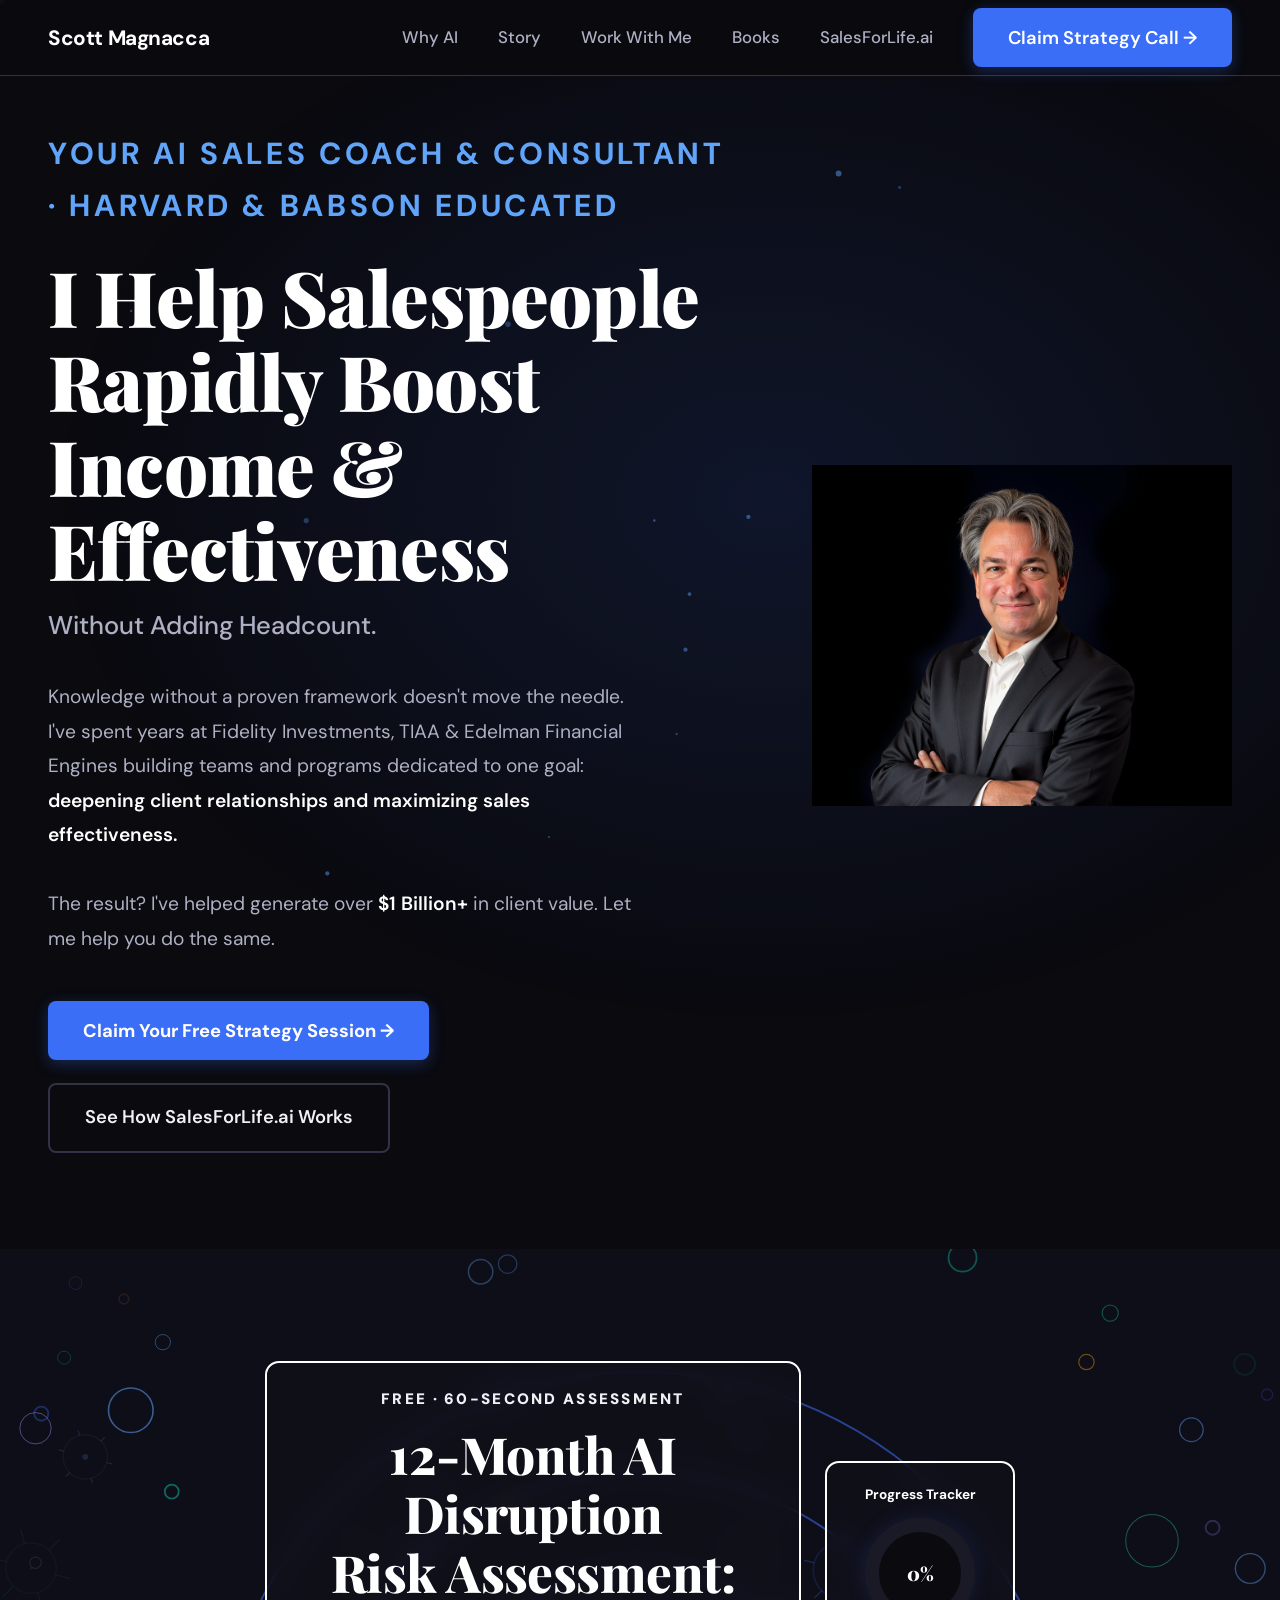
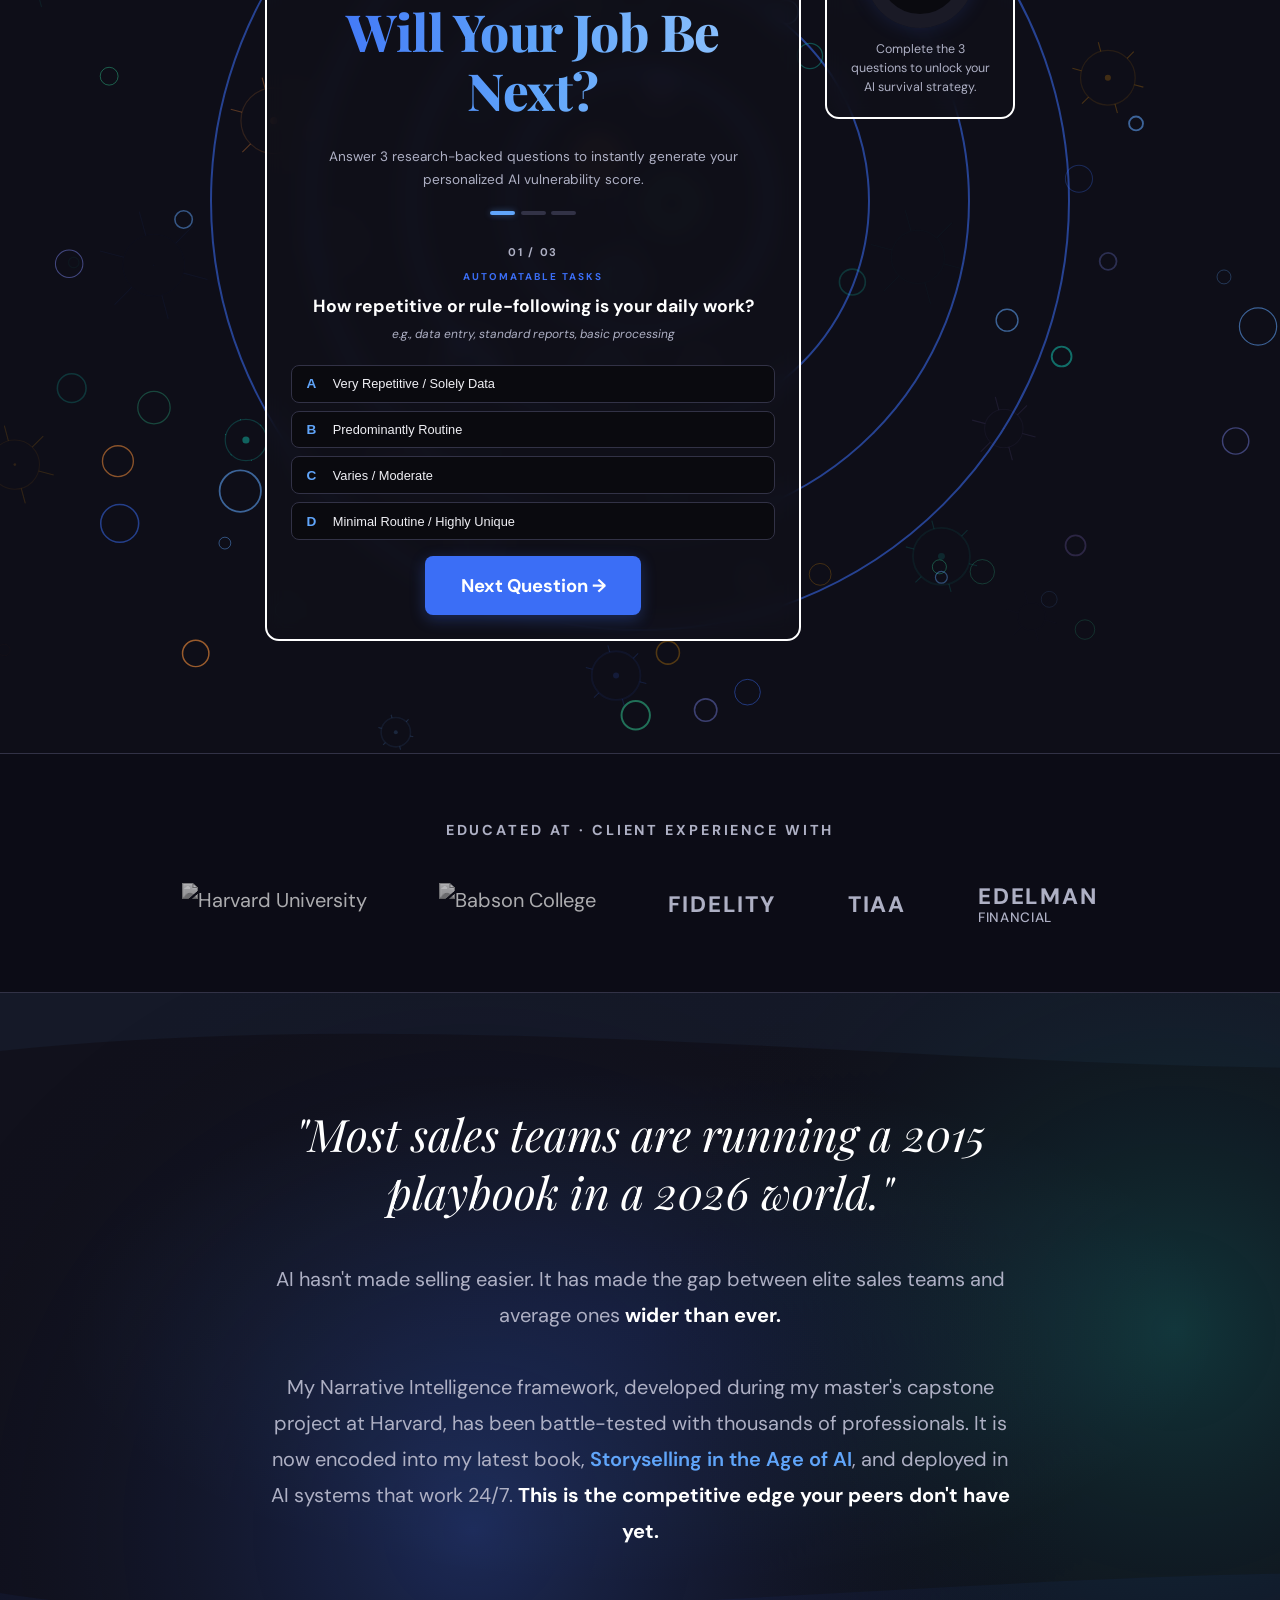
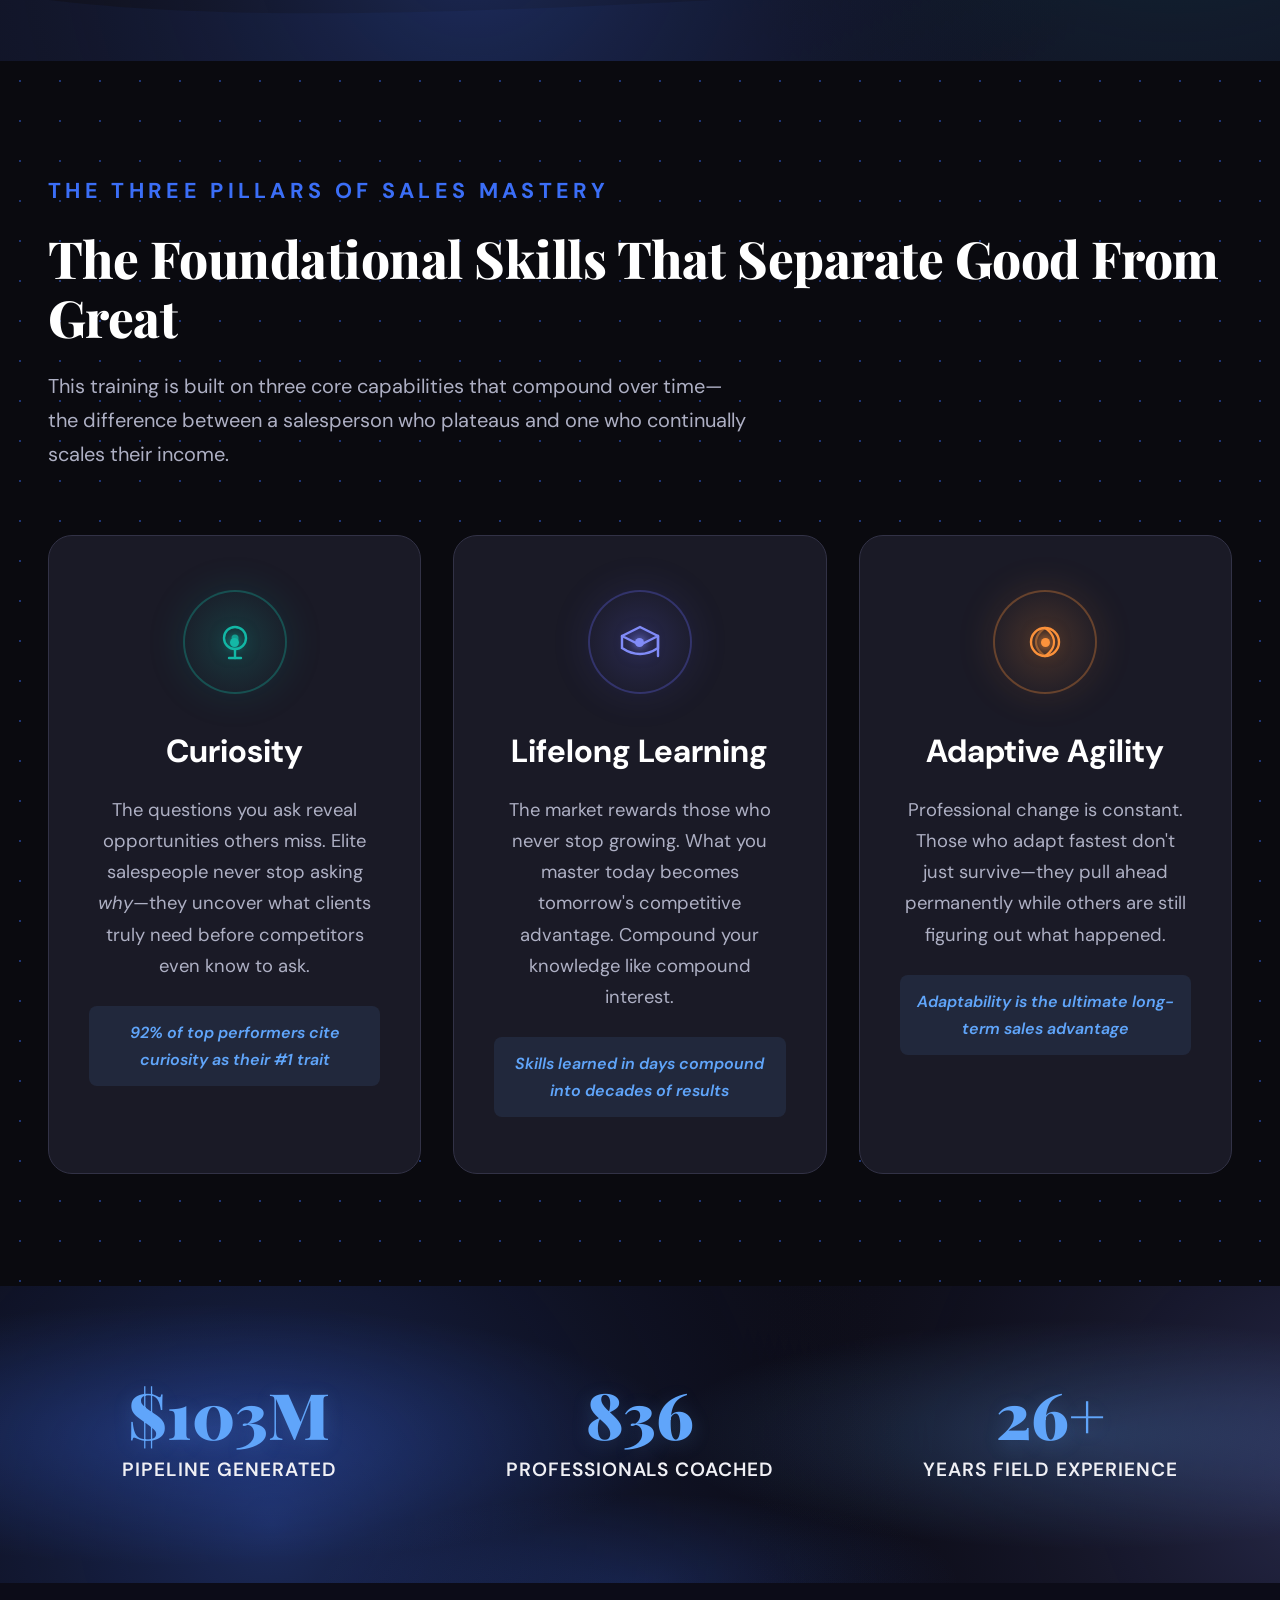
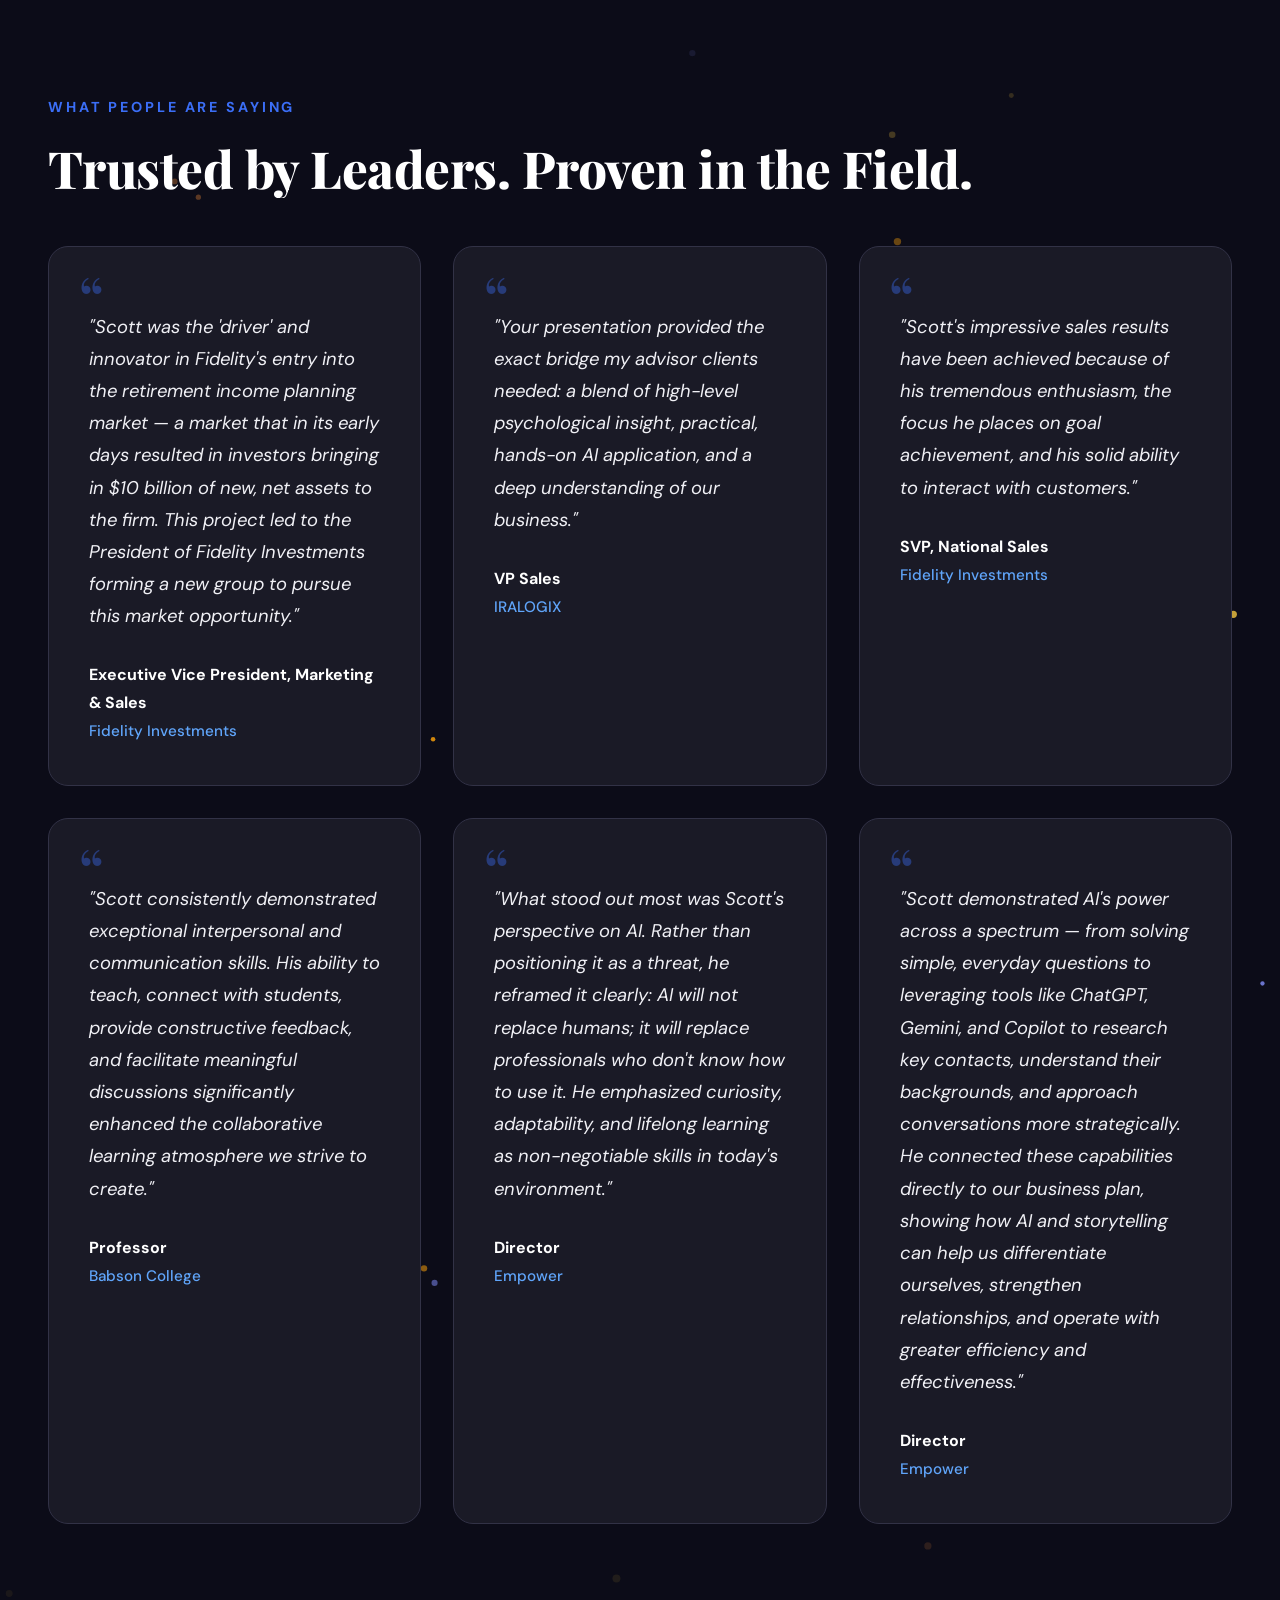
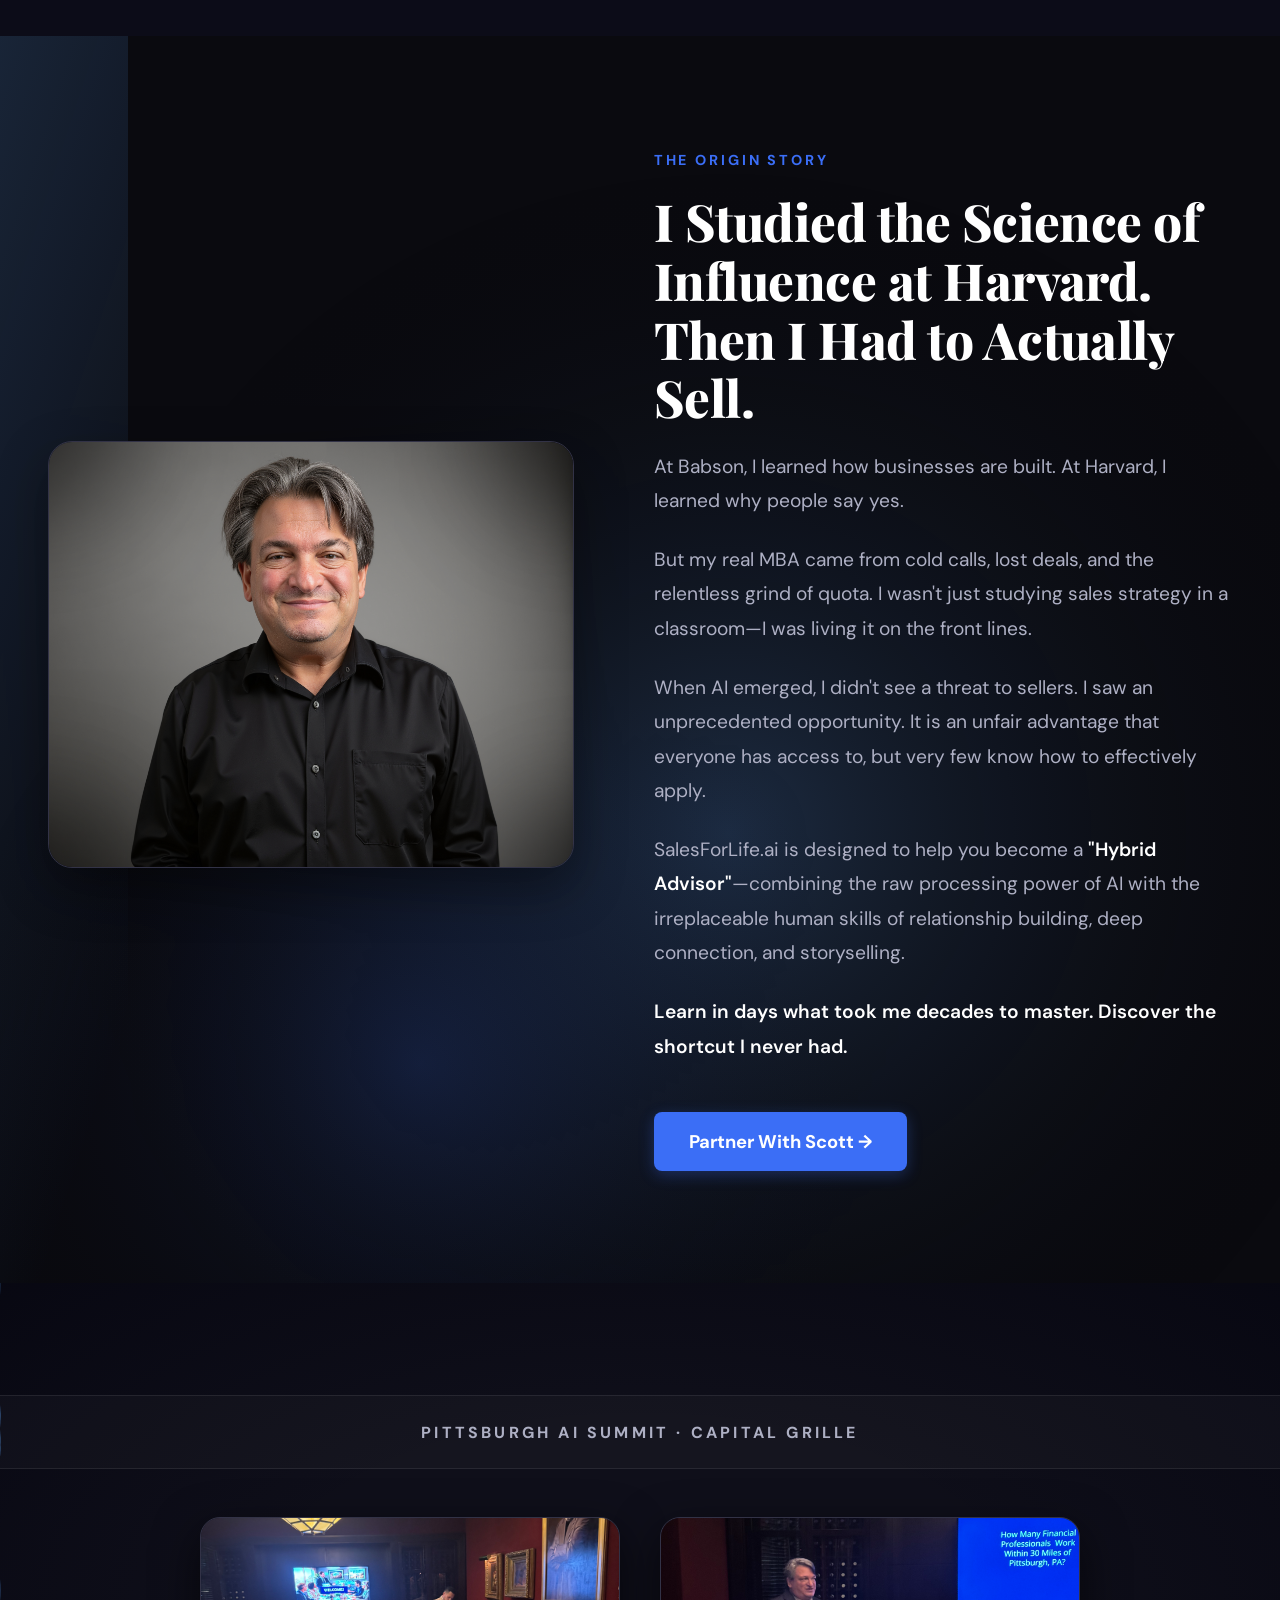
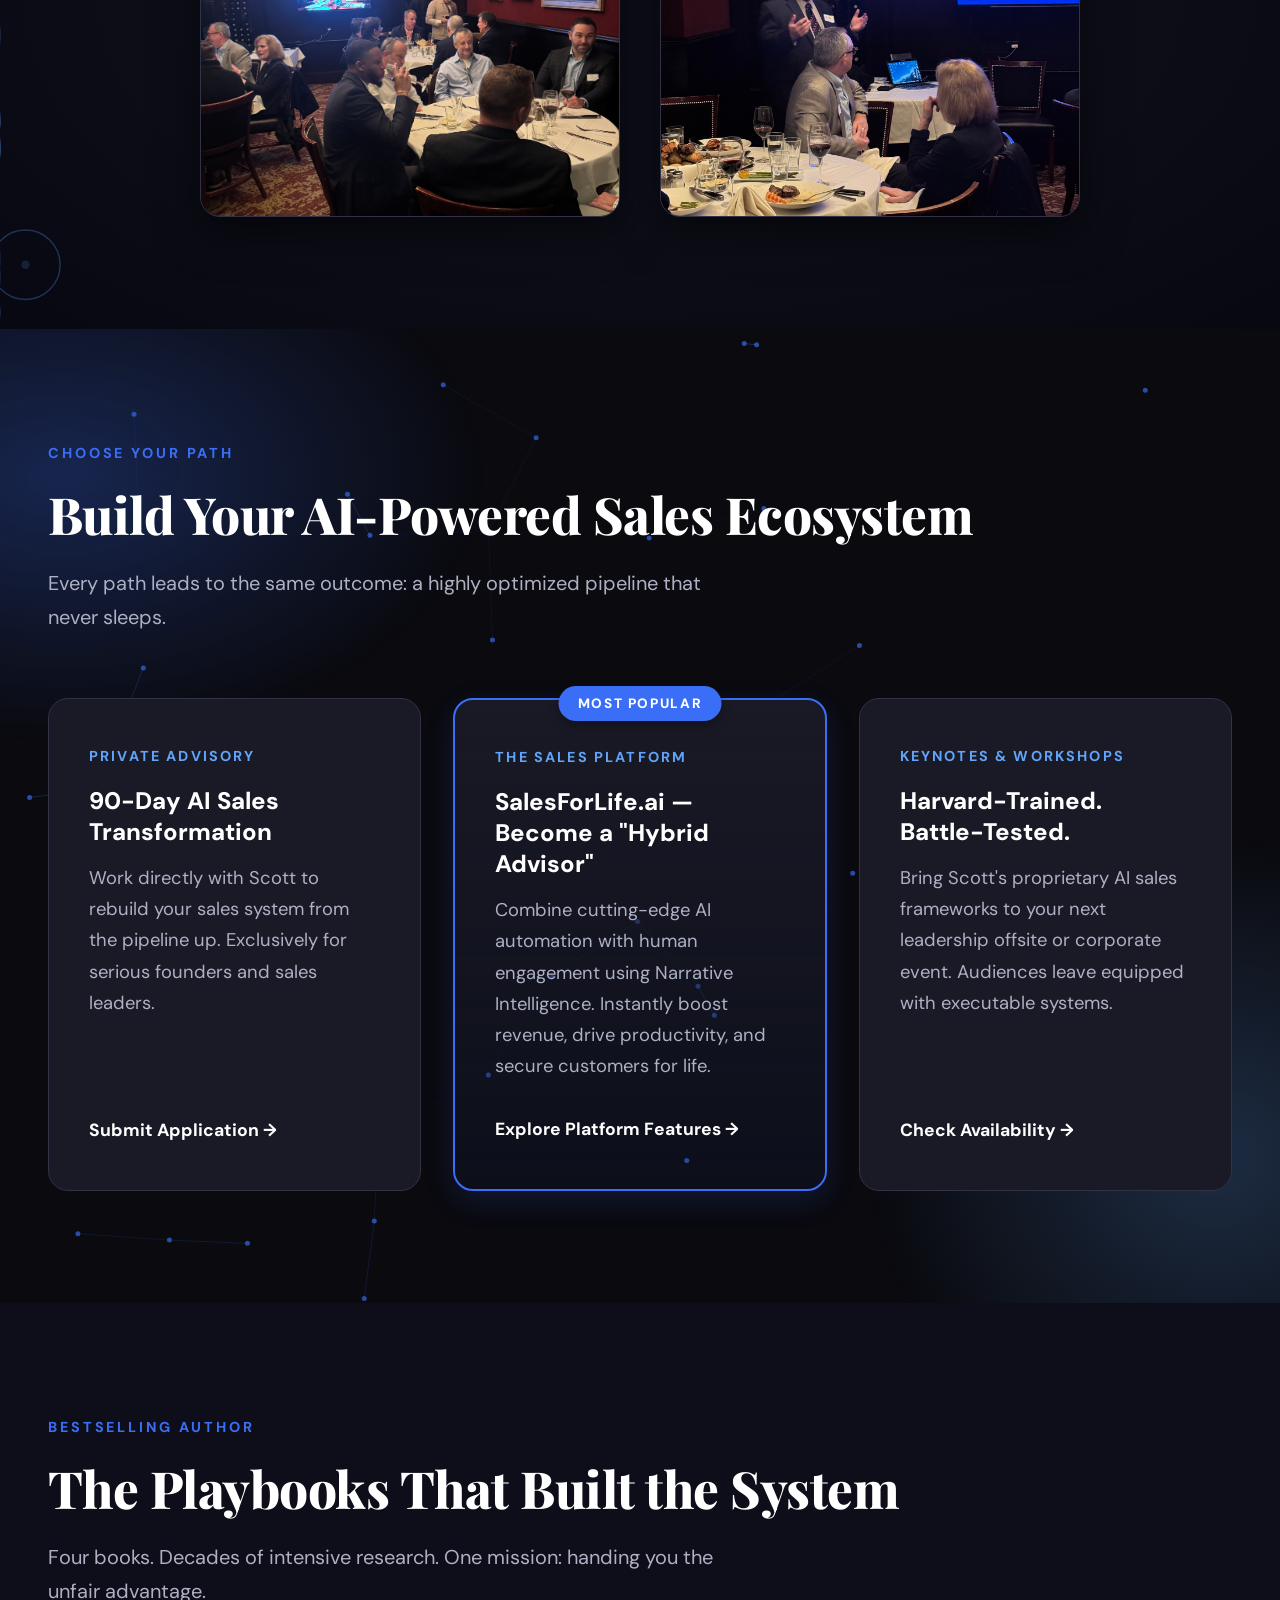
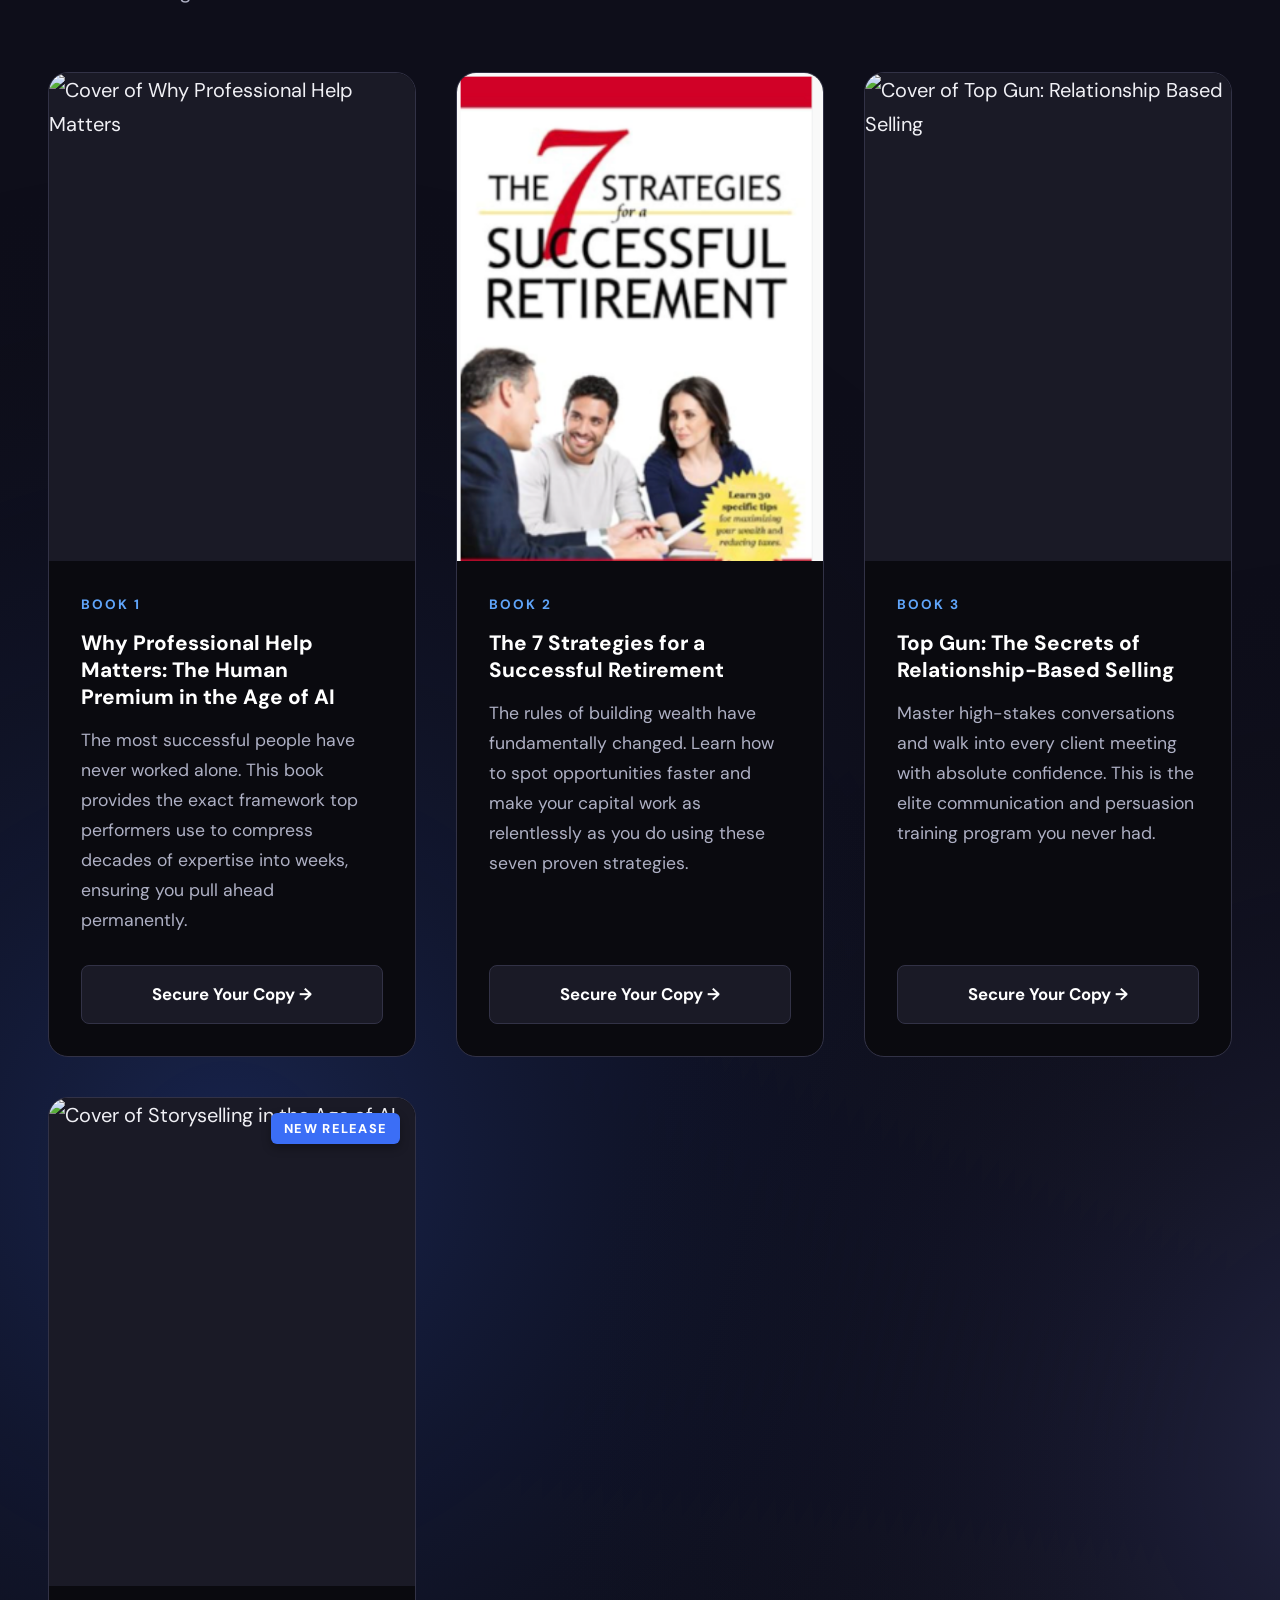
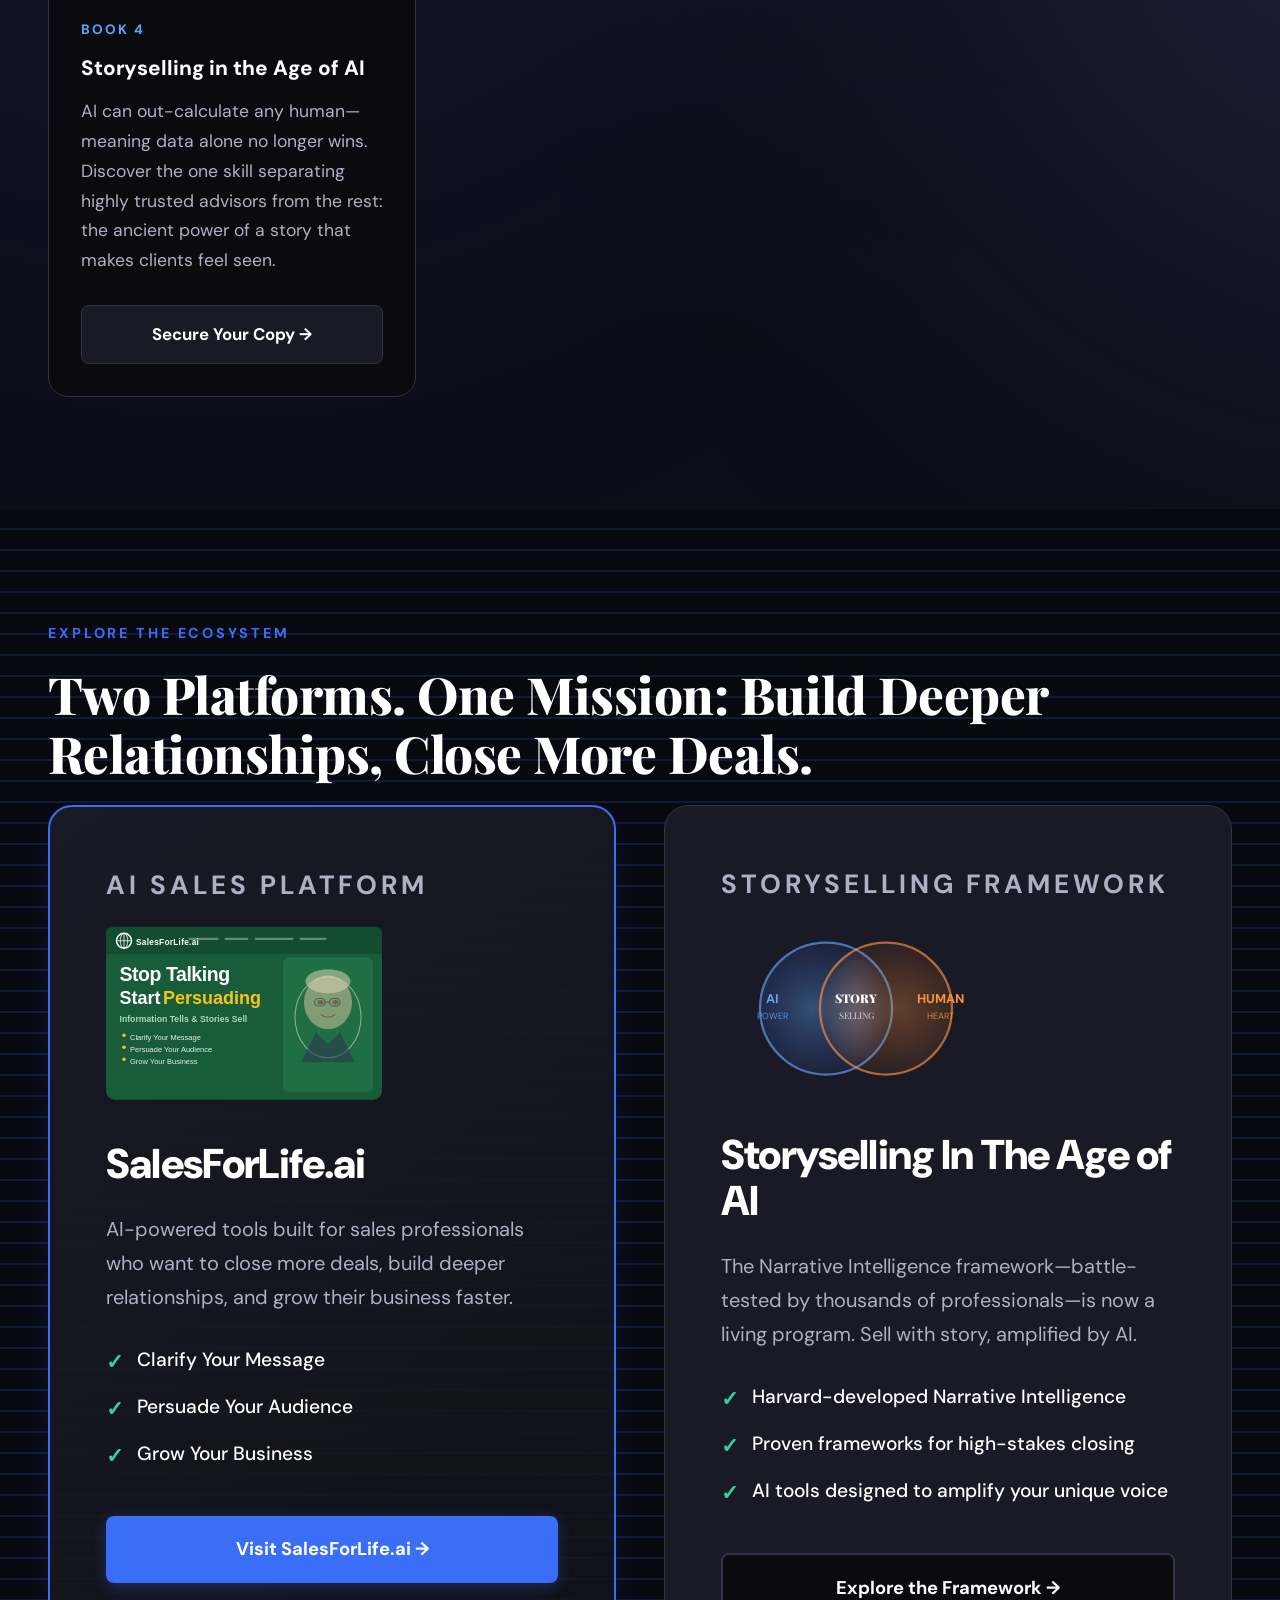
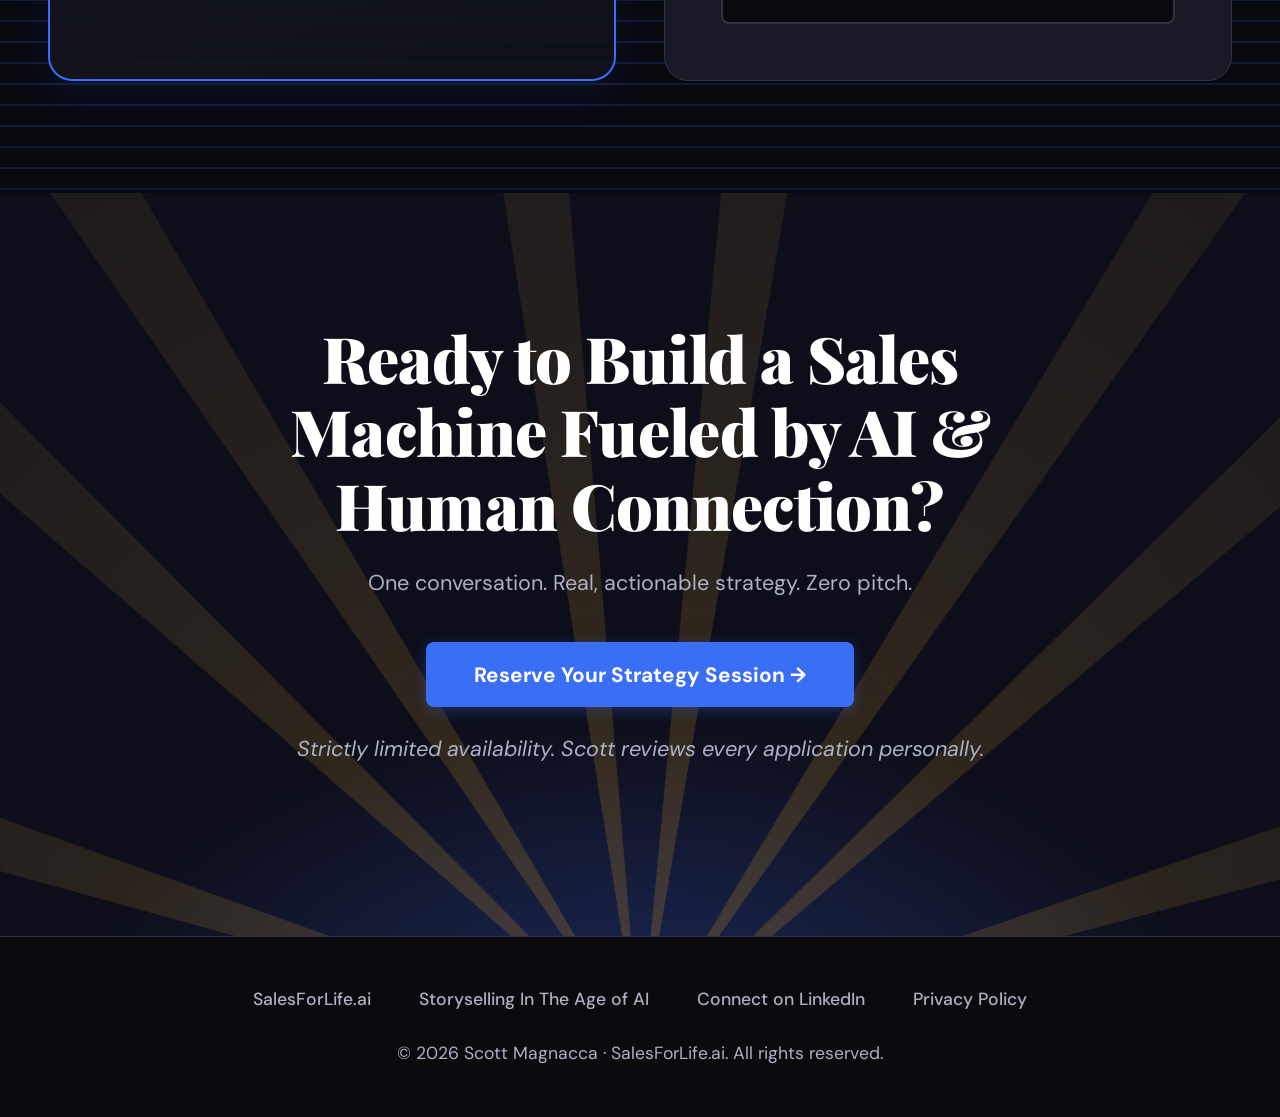
==== commit b262a375: "Add animations, fix link, update text and sizes - Hero eyebrow: pulse white-to-blue every 4s for "Yo" ====
--- a/index.html
+++ b/index.html
@@ -69,9 +69,9 @@
     0%, 100% { color: var(--accent2); text-shadow: 0 0 8px rgba(96,165,250,0.3), 0 0 20px rgba(96,165,250,0.15); }
     50% { color: #93c5fd; text-shadow: 0 0 14px rgba(96,165,250,0.7), 0 0 35px rgba(96,165,250,0.4), 0 0 60px rgba(59,110,246,0.2); }
   }
-  .hero-eyebrow { font-size: 1.9rem; font-weight: 700; letter-spacing: 0.12em; text-transform: uppercase; color: var(--accent2); margin-bottom: 1.4rem; animation: eyebrowPulse 4s ease-in-out infinite; }
-  .hero h1 { font-family: 'Playfair Display', serif; font-size: clamp(3.2rem, 6vw, 5.5rem); font-weight: 900; line-height: 1.1; color: #fff; margin-bottom: 0.8rem; letter-spacing: -0.01em; }
-  .hero h1 span { color: var(--accent2); }
+  .hero-eyebrow { font-size: 1.9rem; font-weight: 700; letter-spacing: 0.12em; text-transform: uppercase; color: var(--accent2); margin-bottom: 1.4rem; }
+  .hero h1 { font-family: 'Playfair Display', serif; font-size: clamp(3.2rem, 6vw, 5.5rem); font-weight: 900; line-height: 1.1; margin-bottom: 0.8rem; letter-spacing: -0.01em; background: linear-gradient(90deg, #fff 0%, #fff 38%, #60a5fa 50%, #fff 62%, #fff 100%); background-size: 300% auto; -webkit-background-clip: text; background-clip: text; color: transparent; animation: heroH1Wave 6s linear infinite; }
+  .hero h1 span { color: inherit; }
   .hero-sub2 { font-size: 1.6rem; font-weight: 500; color: var(--muted); margin-bottom: 2rem; }
   .hero-body { color: var(--muted); font-size: 1.2rem; margin-bottom: 2.8rem; max-width: 600px; line-height: 1.8; }
   .hero-body strong { color: #fff; font-weight: 600; }
@@ -116,8 +116,8 @@
   }
   .wave-text { background: linear-gradient(90deg, #3b6ef6 0%, #60a5fa 25%, #93c5fd 50%, #60a5fa 75%, #3b6ef6 100%); background-size: 200% auto; color: transparent; -webkit-background-clip: text; background-clip: text; animation: waveWash 4s linear infinite; display: inline-block; padding-bottom: 0.2rem; }
   @keyframes waveWash { to { background-position: 200% center; } }
-  .risk-wave { background: linear-gradient(90deg, #fff 0%, #fff 44%, #ff2020 50%, #fff 56%, #fff 100%); background-size: 300% 100%; -webkit-background-clip: text; background-clip: text; color: transparent; animation: riskRedWave 30s linear infinite; display: inline-block; }
-  @keyframes riskRedWave { 0% { background-position: 100% center; } 10% { background-position: 0% center; } 100% { background-position: 0% center; } }
+  .risk-wave { display: inline-block; color: #fff; animation: riskRandomFlash 10s ease-in-out infinite; }
+  @keyframes riskRandomFlash { 0%, 82%, 84%, 86%, 100% { color: #fff; text-shadow: none; } 83%, 85% { color: #ff0000; text-shadow: 0 0 15px #ff0000, 0 0 35px rgba(255,0,0,0.7); } }
 
   /* DYNAMIC PIE CHART SIDEBAR */
   .quiz-sidebar { background: rgba(18,18,26,0.6); padding: 1.25rem; border-radius: 14px; border: 2px solid #ffffff; backdrop-filter: blur(10px); text-align: center; position: sticky; top: 100px; }
@@ -360,7 +360,7 @@
   .platforms-grid { display: grid; grid-template-columns: 1fr 1fr; gap: 3rem; }
   .platform-card { background: var(--surface2); border: 1px solid var(--border); border-radius: 24px; padding: 3.5rem; position: relative; z-index: 2;}
   .platform-card.featured-plat { border: 2px solid var(--accent); background: linear-gradient(145deg, var(--surface2) 0%, rgba(18,18,26,0.8) 100%); box-shadow: 0 15px 40px rgba(59,110,246,0.1); }
-  .platform-label { font-size: 1.1rem; font-weight: 700; letter-spacing: 0.15em; text-transform: uppercase; color: var(--muted); margin-bottom: 1.2rem; display: block; }
+  .platform-label { font-size: 1.65rem; font-weight: 700; letter-spacing: 0.15em; text-transform: uppercase; color: var(--muted); margin-bottom: 1.2rem; display: block; }
   .platform-icon { font-size: 3.2rem; margin-bottom: 1.5rem; display: inline-block; }
   .platform-title { font-size: 2.6rem; font-weight: 900; color: #fff; margin-bottom: 1.5rem; line-height: 1.1; letter-spacing: -0.02em; }
   .platform-body { color: var(--muted); font-size: 1.25rem; margin-bottom: 2rem; line-height: 1.7; }
@@ -496,6 +496,50 @@
   .apop-success h3 { color: #fff; font-size: 0.9rem; margin-bottom: 0.3rem; }
   .apop-success p { color: #aeb0c4; font-size: 0.75rem; }
   @media (max-width: 520px) { .apop { padding: 1.3rem 1rem 1.1rem; } .apop-title { font-size: 1rem; } }
+
+  /* ── NEW ANIMATIONS ─────────────────────────────────────────────── */
+
+  /* Coach pulse: white to blue, 4s */
+  @keyframes coachWhiteBluePulse {
+    0%, 100% { color: #fff; text-shadow: none; }
+    50% { color: var(--accent); text-shadow: 0 0 20px rgba(59,110,246,0.8), 0 0 40px rgba(59,110,246,0.4); }
+  }
+  .coach-pulse { animation: coachWhiteBluePulse 4s ease-in-out infinite; }
+
+  /* Hero H1 blue shimmer wave, 6s */
+  @keyframes heroH1Wave {
+    0% { background-position: -200% center; }
+    100% { background-position: 200% center; }
+  }
+
+  /* Harvard crimson flash every 5s */
+  @keyframes harvardCrimsonFlash {
+    0%, 78%, 100% { filter: grayscale(1) opacity(0.7); }
+    80%, 94% { filter: sepia(1) saturate(8) hue-rotate(310deg) brightness(0.7) opacity(1); }
+  }
+  .harvard-logo { animation: harvardCrimsonFlash 5s ease-in-out infinite; }
+
+  /* Babson green flash every 5s */
+  @keyframes babsonGreenFlash {
+    0%, 78%, 100% { filter: grayscale(1) opacity(0.7); }
+    80%, 94% { filter: sepia(1) saturate(8) hue-rotate(78deg) brightness(0.6) opacity(1); }
+  }
+  .babson-logo { animation: babsonGreenFlash 5s ease-in-out infinite; }
+
+  /* Trusted by Leaders blue wave, 10s */
+  @keyframes trustedBlueWave {
+    0% { background-position: -300% center; }
+    100% { background-position: 300% center; }
+  }
+  .trusted-wave {
+    background: linear-gradient(90deg, #fff 0%, #fff 30%, #3b6ef6 42%, #60a5fa 50%, #3b6ef6 58%, #fff 70%, #fff 100%);
+    background-size: 400% auto;
+    -webkit-background-clip: text;
+    background-clip: text;
+    color: transparent;
+    animation: trustedBlueWave 10s linear infinite;
+    display: inline-block;
+  }
 </style>
 </head>
 <body>
@@ -518,7 +562,7 @@
 <div class="hero-wrap">
   <section class="hero" id="top">
     <div class="hero-text">
-      <div class="hero-eyebrow">Your AI Sales Coach &amp; Consultant · Harvard &amp; Babson Educated</div>
+      <div class="hero-eyebrow"><span class="coach-pulse">Your AI Sales Coach &amp; Consultant</span> · Harvard &amp; Babson Educated</div>
       <h1>I Help Salespeople Rapidly <span>Boost Income &amp; Effectiveness</span></h1>
       <p class="hero-sub2">Without Adding Headcount.</p>
       <p class="hero-body">
@@ -649,8 +693,8 @@
   <div class="logos-shimmer" aria-hidden="true"></div>
   <div class="logos-label">Educated At · Client Experience With</div>
   <div class="logos-row">
-    <img src="https://upload.wikimedia.org/wikipedia/commons/thumb/7/70/Harvard_University_logo.svg/320px-Harvard_University_logo.svg.png" alt="Harvard University" loading="lazy"/>
-    <img src="https://upload.wikimedia.org/wikipedia/en/thumb/5/5a/Babson_College_seal.svg/200px-Babson_College_seal.svg.png" alt="Babson College" loading="lazy"/>
+    <img src="https://upload.wikimedia.org/wikipedia/commons/thumb/7/70/Harvard_University_logo.svg/320px-Harvard_University_logo.svg.png" alt="Harvard University" loading="lazy" class="harvard-logo"/>
+    <img src="https://upload.wikimedia.org/wikipedia/en/thumb/5/5a/Babson_College_seal.svg/200px-Babson_College_seal.svg.png" alt="Babson College" loading="lazy" class="babson-logo"/>
     <span class="logo-text">FIDELITY</span>
     <span class="logo-text">TIAA</span>
     <span class="logo-text">EDELMAN<span>Financial</span></span>
@@ -663,7 +707,7 @@
     <blockquote>"Most sales teams are running a 2015 playbook in a 2026 world."</blockquote>
     <p class="quote-body">
       AI hasn't made selling easier. It has made the gap between elite sales teams and average ones <strong>wider than ever.</strong><br><br>
-      My Narrative Intelligence framework, developed during my master's capstone project at Harvard, has been battle-tested with over 30,000 professionals. It is now encoded into my latest book, <em>Storyselling in the Age of AI</em>, and deployed in AI systems that work 24/7. <strong>This is the competitive edge your peers don't have yet.</strong>
+      My Narrative Intelligence framework, developed during my master's capstone project at Harvard, has been battle-tested with thousands of professionals. It is now encoded into my latest book, <em>Storyselling in the Age of AI</em>, and deployed in AI systems that work 24/7. <strong>This is the competitive edge your peers don't have yet.</strong>
     </p>
   </div>
   <svg class="quote-wave-bottom" viewBox="0 0 1440 120" preserveAspectRatio="none" xmlns="http://www.w3.org/2000/svg" aria-hidden="true"><path fill="rgba(59,110,246,0.06)" d="M0,60 C360,120 1080,0 1440,60 L1440,120 L0,120 Z"/></svg>
@@ -672,7 +716,7 @@
 <section aria-labelledby="pillars-heading">
   <div class="pillars-grid-bg" aria-hidden="true"></div>
   <div class="container">
-    <div class="section-label">THE THREE PILLARS OF SALES MASTERY</div>
+    <div class="section-label" style="font-size:1.35rem;">THE THREE PILLARS OF SALES MASTERY</div>
     <h2 id="pillars-heading" class="section-title">The Foundational Skills That Separate Good From Great</h2>
     <p class="section-sub">This training is built on three core capabilities that compound over time—the difference between a salesperson who plateaus and one who continually scales their income.</p>
     <div class="pillars-grid">
@@ -751,7 +795,7 @@
   </div>
   <div class="container">
     <div class="section-label">WHAT PEOPLE ARE SAYING</div>
-    <h2 id="testimonials-heading" class="section-title">Trusted by Leaders. Proven in the Field.</h2>
+    <h2 id="testimonials-heading" class="section-title"><span class="trusted-wave">Trusted by Leaders. Proven in the Field.</span></h2>
     <div class="testimonials-grid">
 
       <div class="testimonial-card">
@@ -892,7 +936,7 @@
           <div class="book-num">BOOK 1</div>
           <h3 class="book-title">Why Professional Help Matters: The Human Premium in the Age of AI</h3>
           <p class="book-desc">The most successful people have never worked alone. This book provides the exact framework top performers use to compress decades of expertise into weeks, ensuring you pull ahead permanently.</p>
-          <a href="https://a.co/d/06hkiw14" class="book-link" target="_blank" rel="noopener noreferrer">Secure Your Copy →</a>
+          <a href="https://a.co/d/0ddYJ0Nl" class="book-link" target="_blank" rel="noopener noreferrer">Secure Your Copy →</a>
         </div>
       </div>
 
@@ -951,7 +995,7 @@
       <div class="platform-card featured-plat">
         <span class="platform-label">AI SALES PLATFORM</span>
         <span class="platform-icon" aria-hidden="true" style="font-size:0;">
-          <svg viewBox="0 0 184 115" width="184" height="115" xmlns="http://www.w3.org/2000/svg" style="display:block;margin-bottom:0.5rem;border-radius:6px;overflow:hidden;">
+          <svg viewBox="0 0 184 115" width="276" height="173" xmlns="http://www.w3.org/2000/svg" style="display:block;margin-bottom:0.5rem;border-radius:6px;overflow:hidden;">
             <!-- Page background: dark green -->
             <rect width="184" height="115" fill="#195c3a" rx="6"/>
             <!-- Nav bar -->
@@ -1015,7 +1059,7 @@
       <div class="platform-card">
         <span class="platform-label">STORYSELLING FRAMEWORK</span>
         <span class="platform-icon" aria-hidden="true" style="font-size:0;">
-          <svg viewBox="0 0 180 110" width="180" height="110" xmlns="http://www.w3.org/2000/svg" style="display:block; margin-bottom:0.5rem;">
+          <svg viewBox="0 0 180 110" width="270" height="165" xmlns="http://www.w3.org/2000/svg" style="display:block; margin-bottom:0.5rem;">
             <defs>
               <radialGradient id="ssVgL" cx="40%" cy="50%" r="60%">
                 <stop offset="0%" stop-color="#60a5fa" stop-opacity="0.4"/>
@@ -1056,7 +1100,7 @@
           </svg>
         </span>
         <h3 class="platform-title">Storyselling In The Age of AI</h3>
-        <p class="platform-body">The Narrative Intelligence framework—battle-tested by 30,000+ professionals—is now a living program. Sell with story, amplified by AI.</p>
+        <p class="platform-body">The Narrative Intelligence framework—battle-tested by thousands of professionals—is now a living program. Sell with story, amplified by AI.</p>
         <ul class="platform-features" aria-label="Storyselling Features">
           <li>Harvard-developed Narrative Intelligence</li>
           <li>Proven frameworks for high-stakes closing</li>
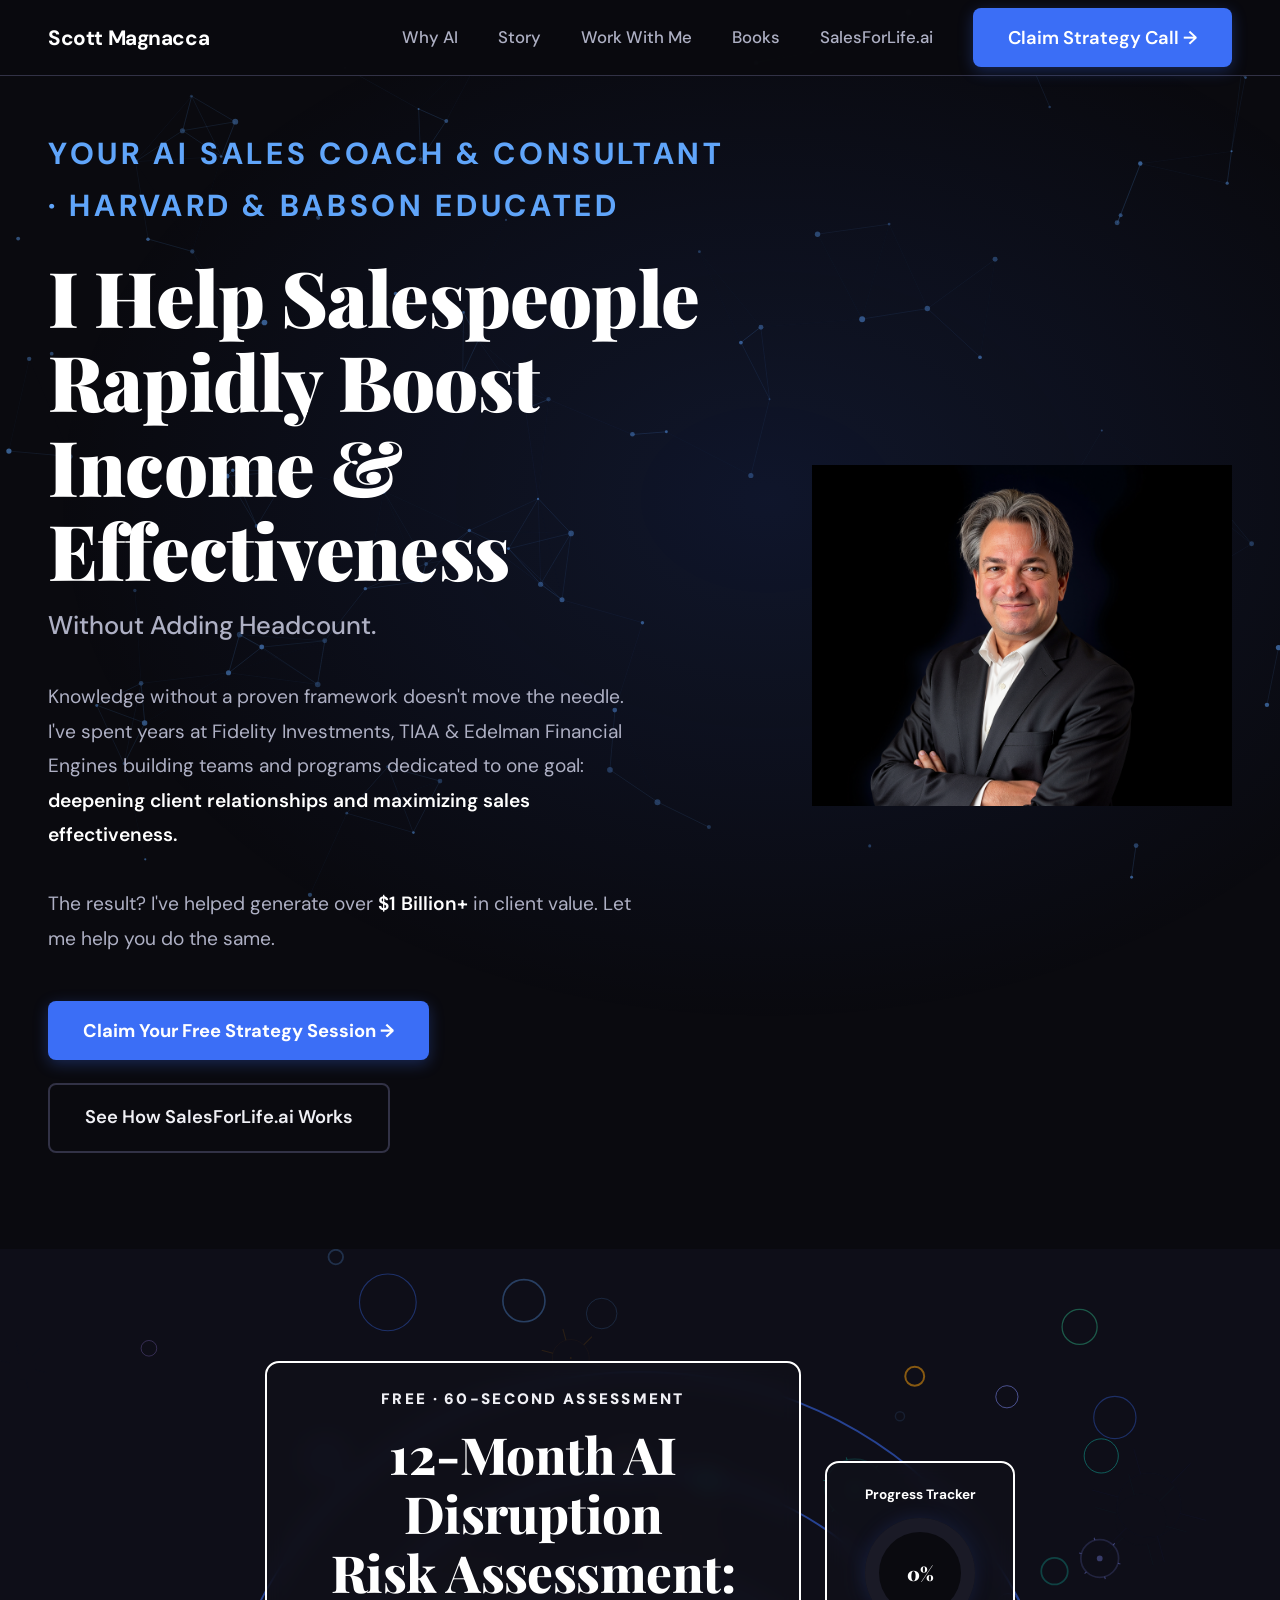
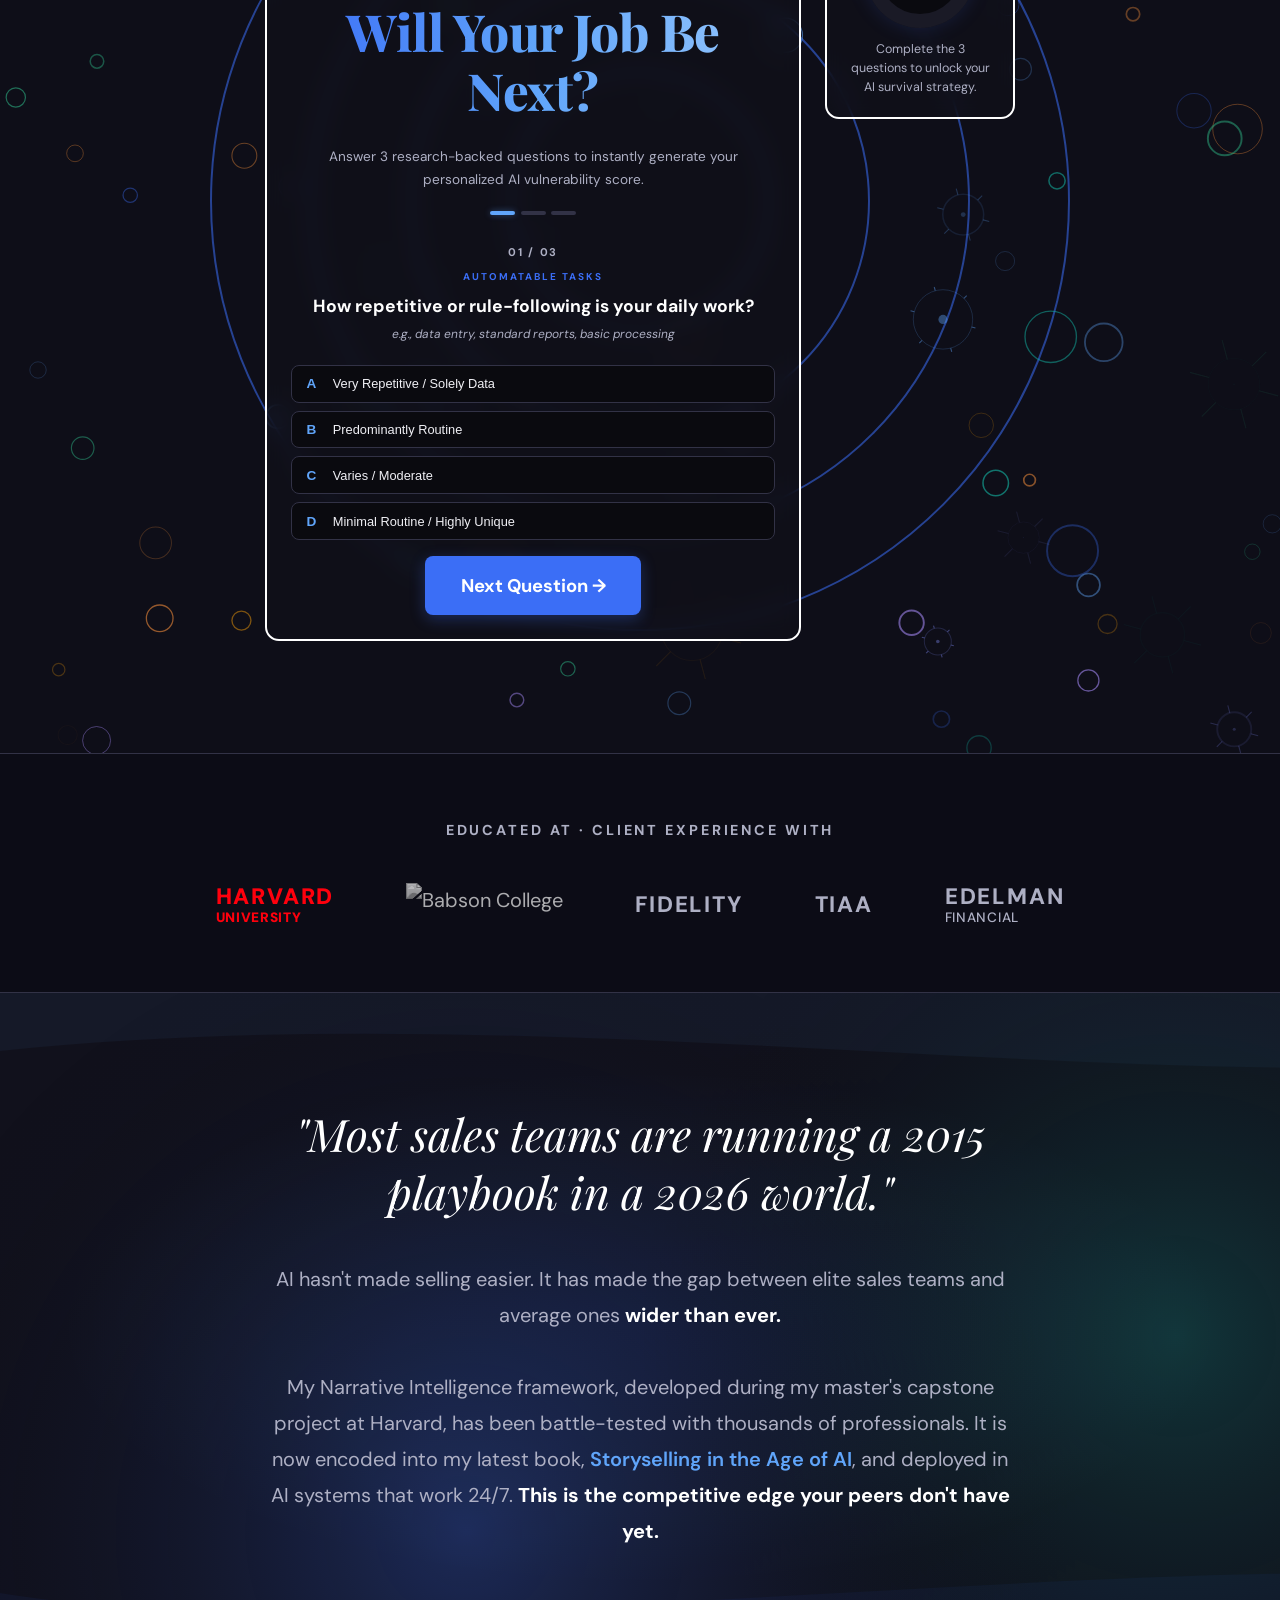
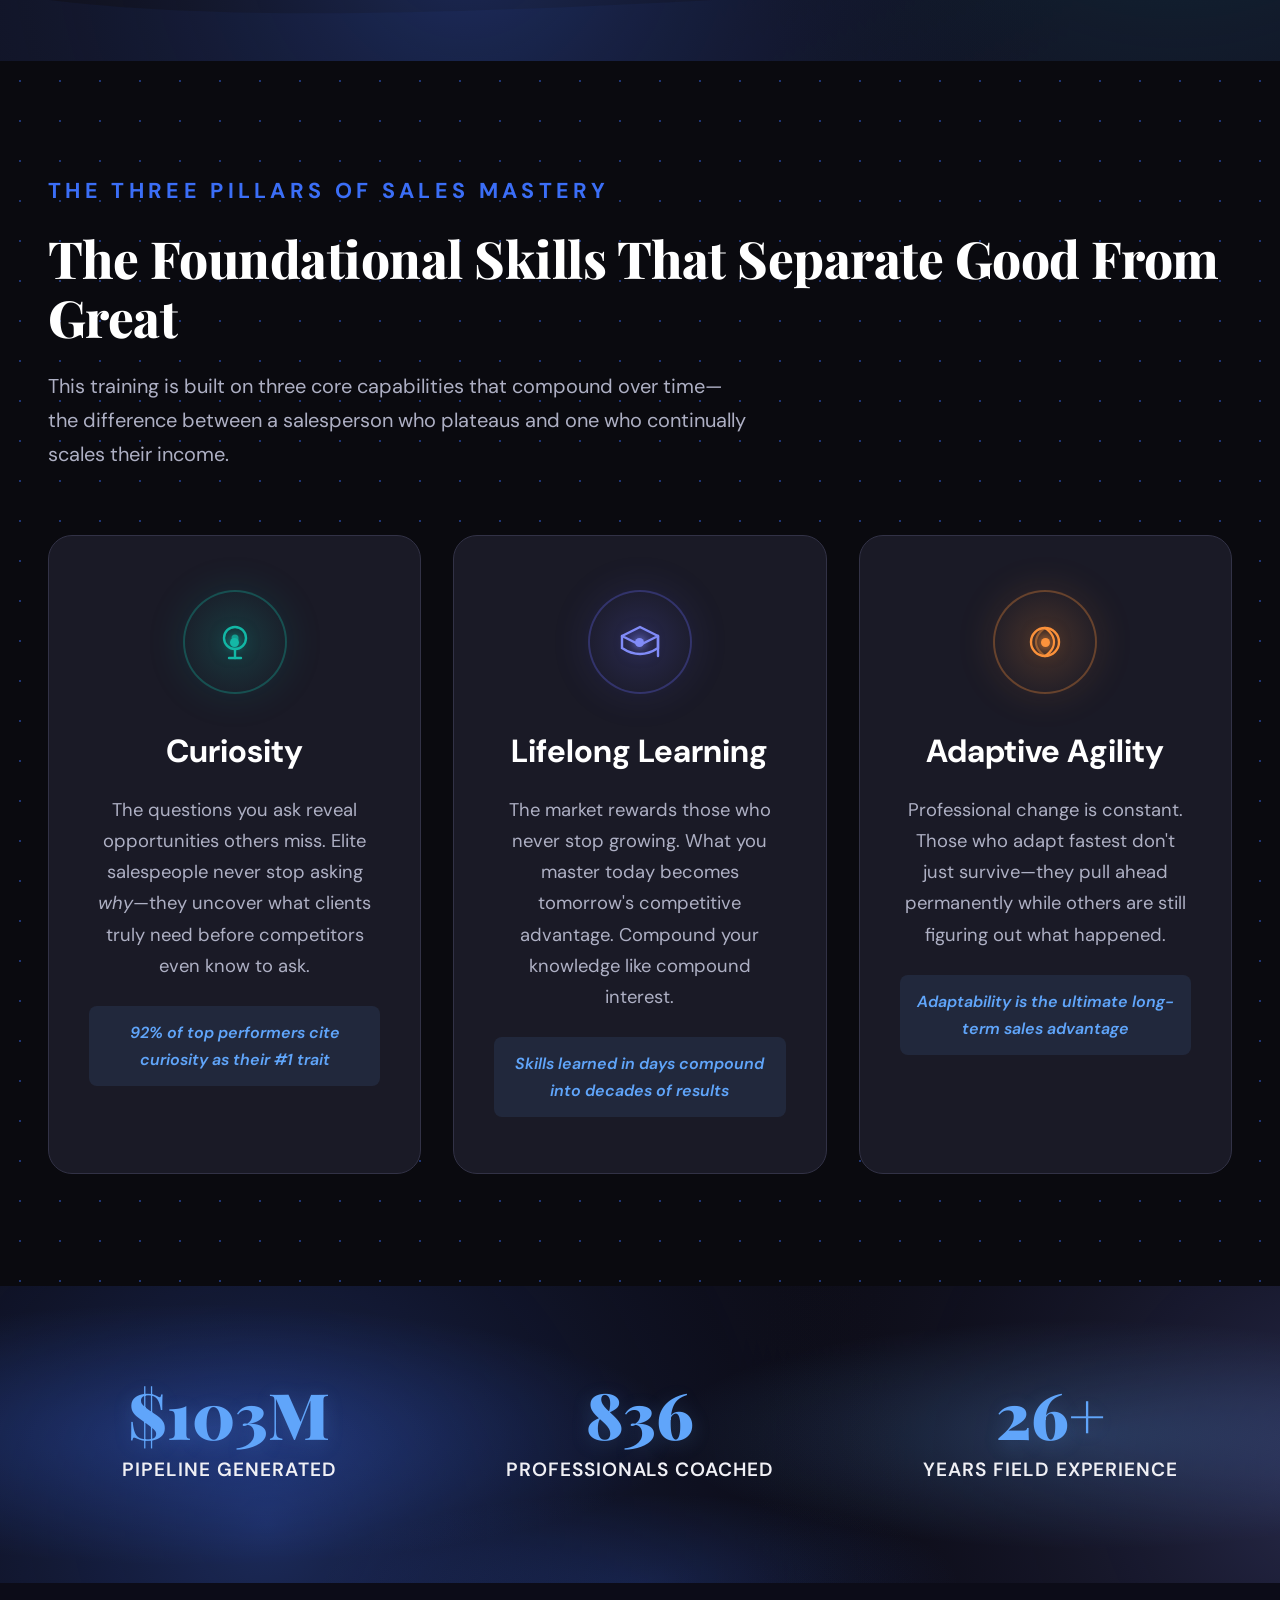
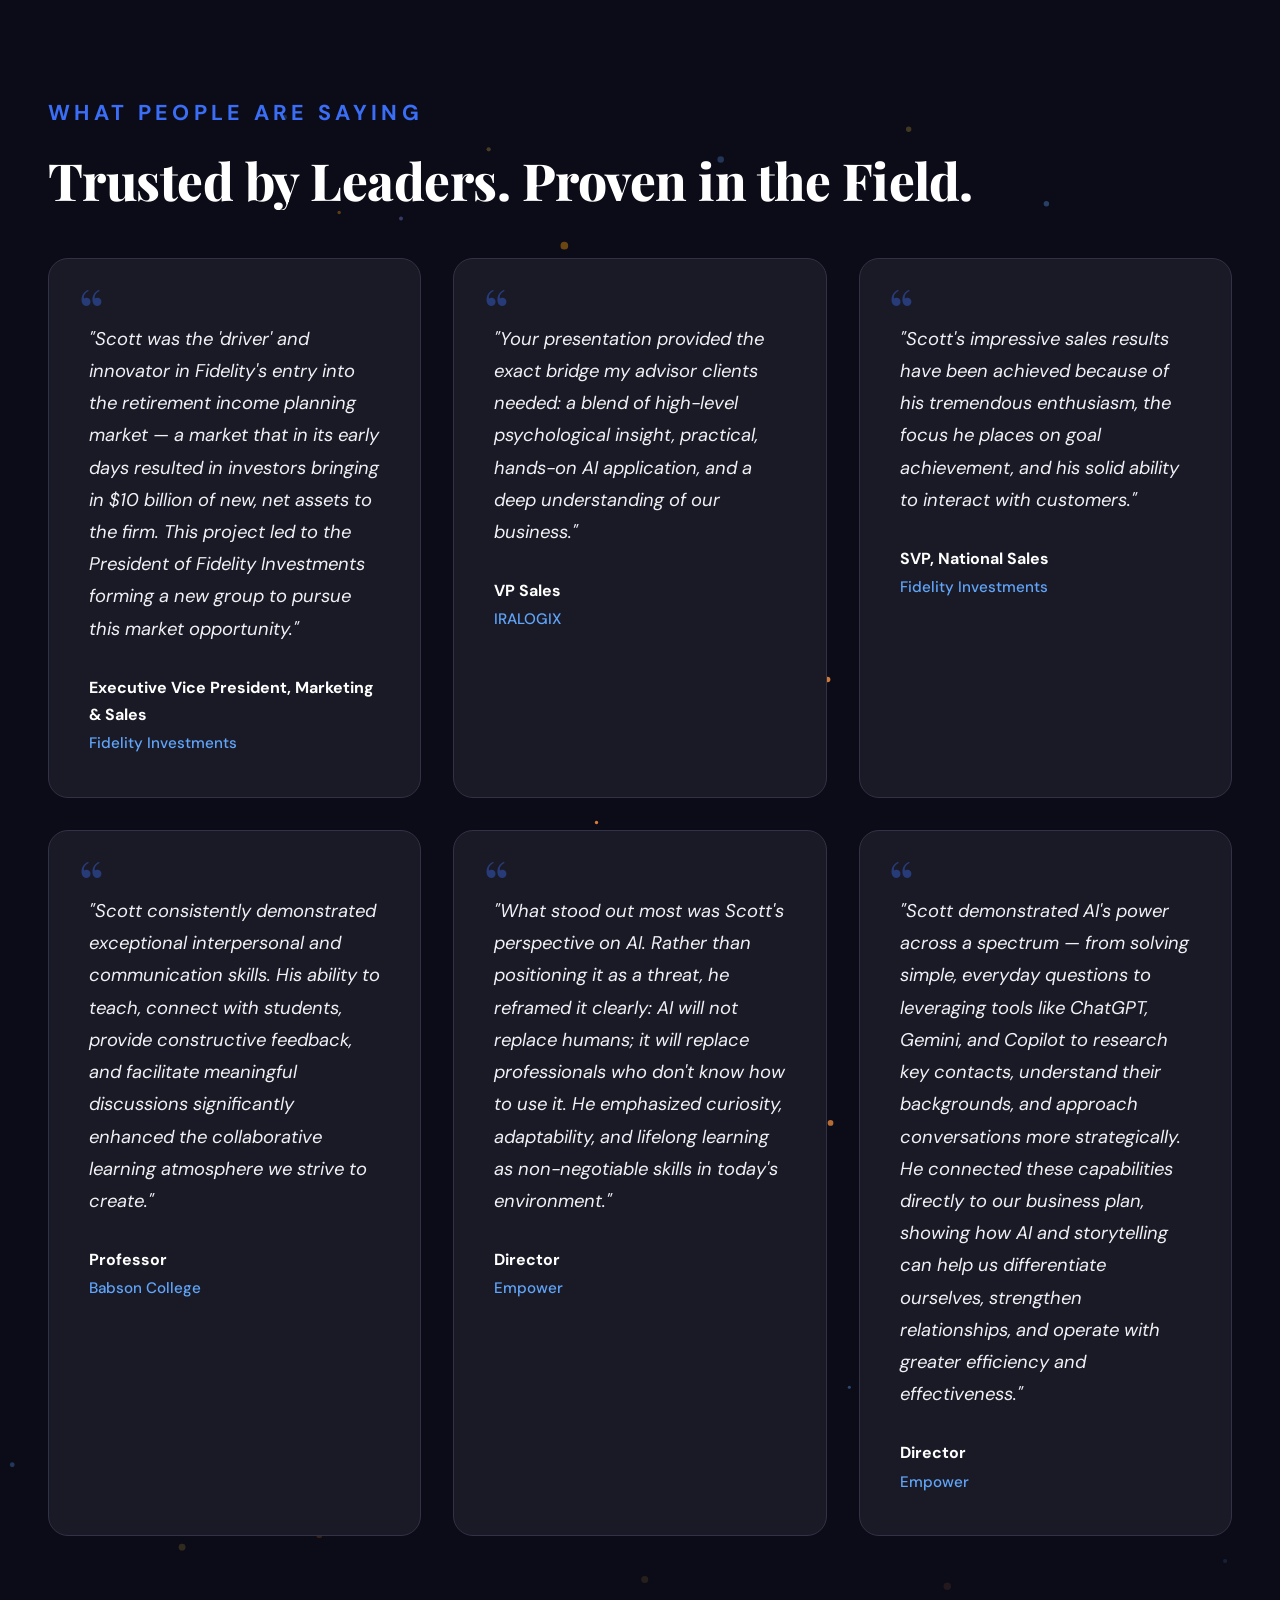
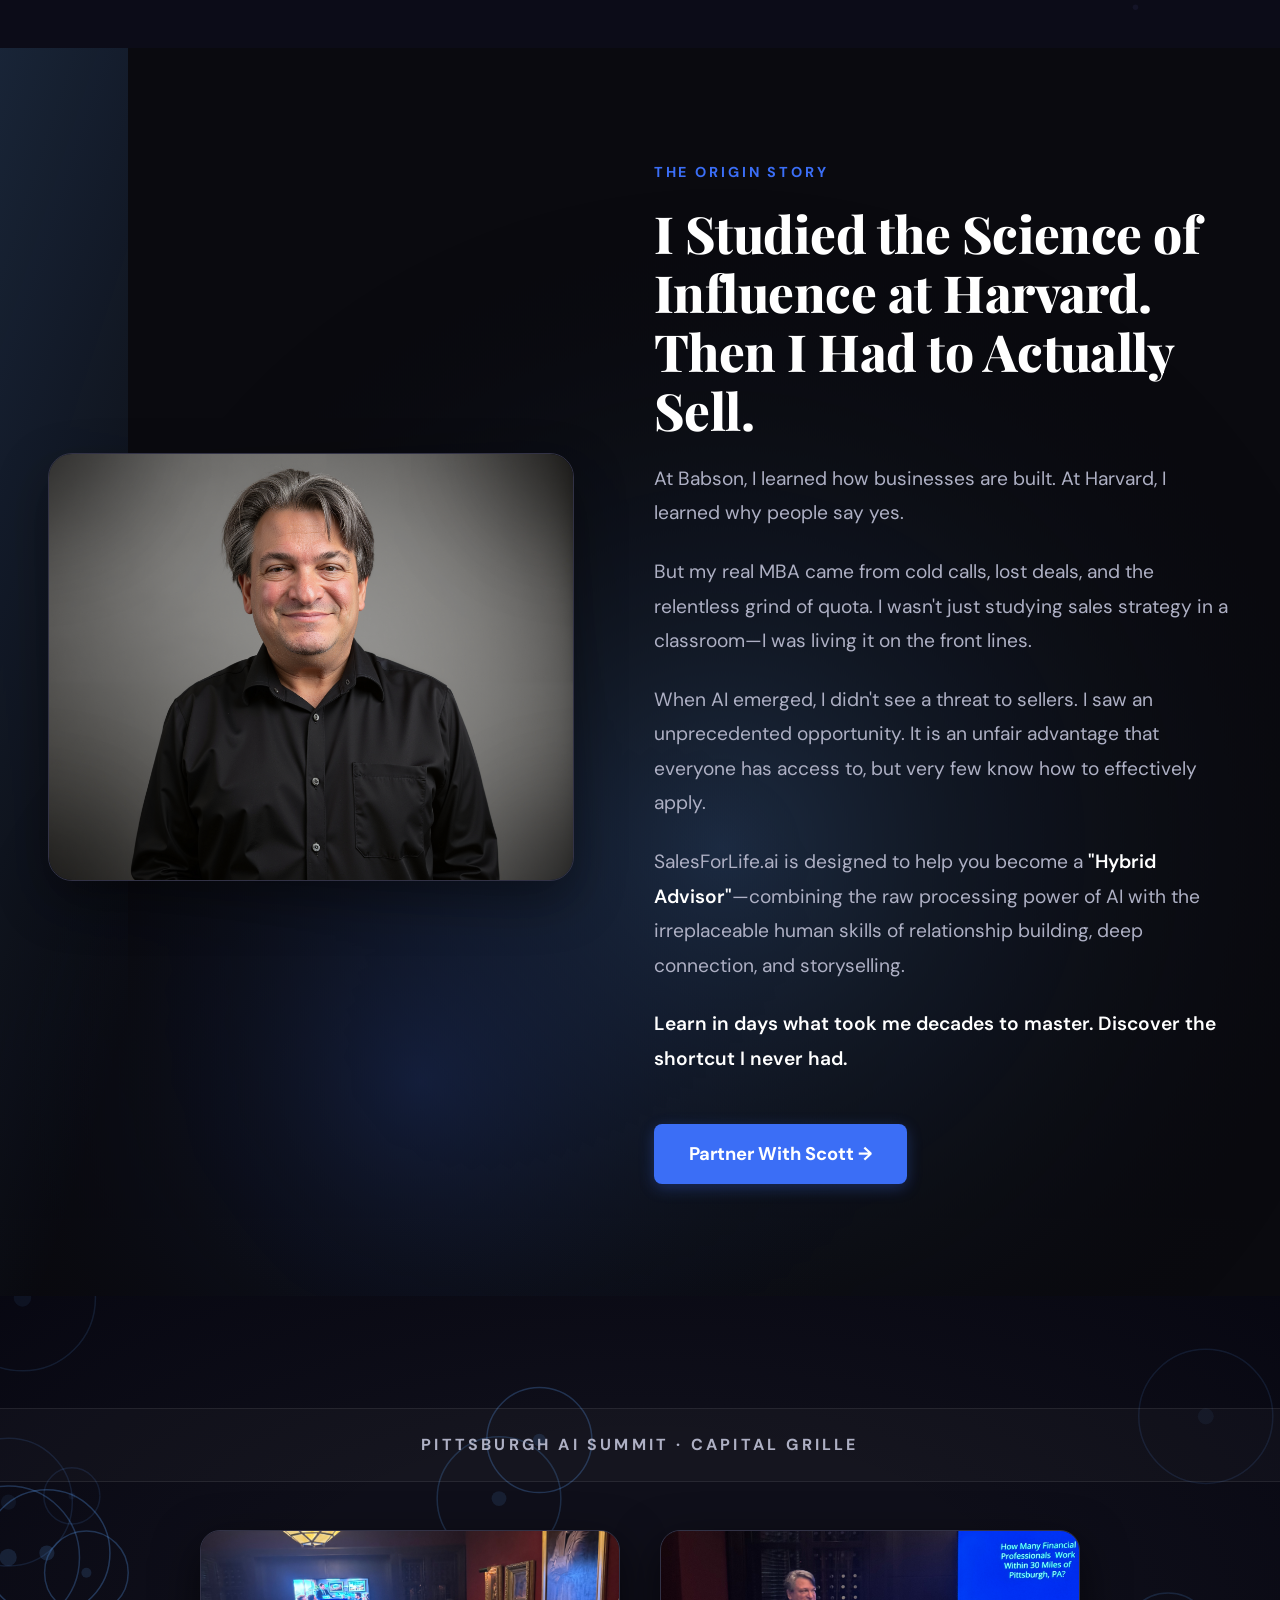
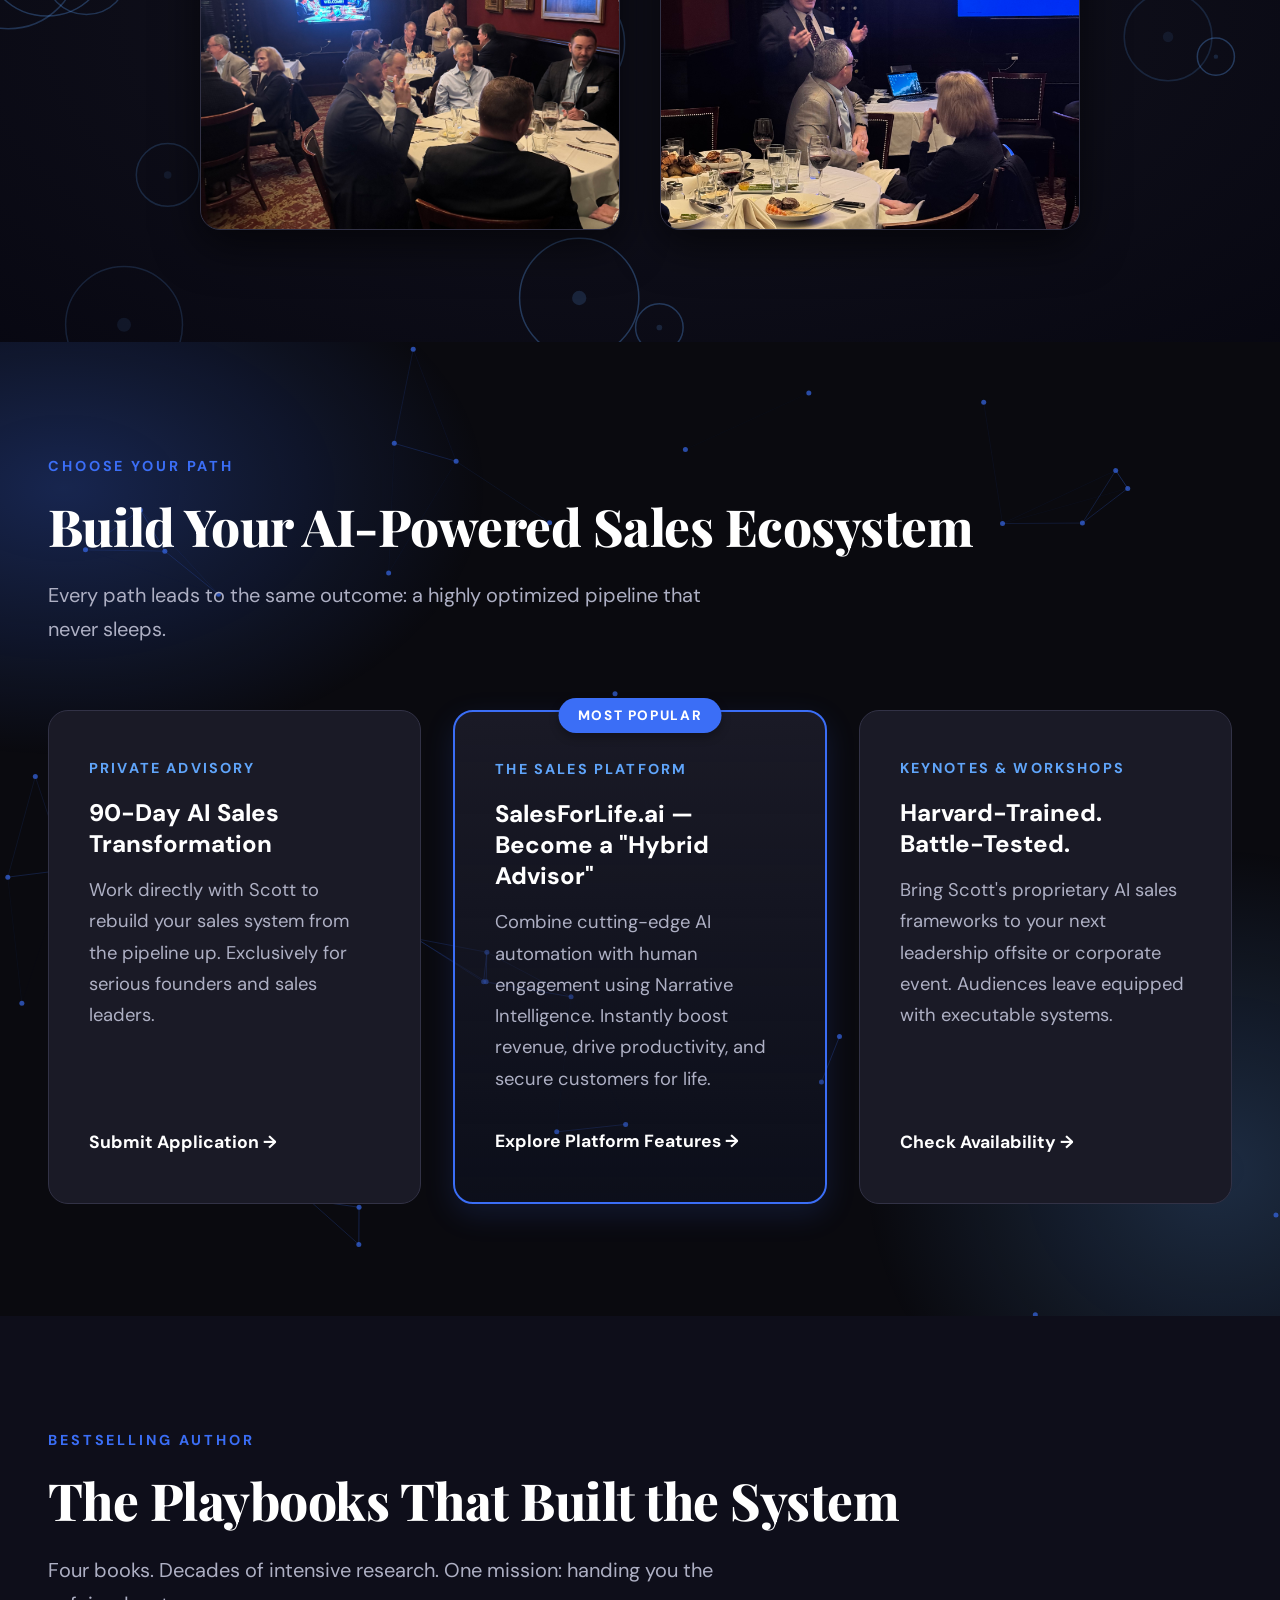
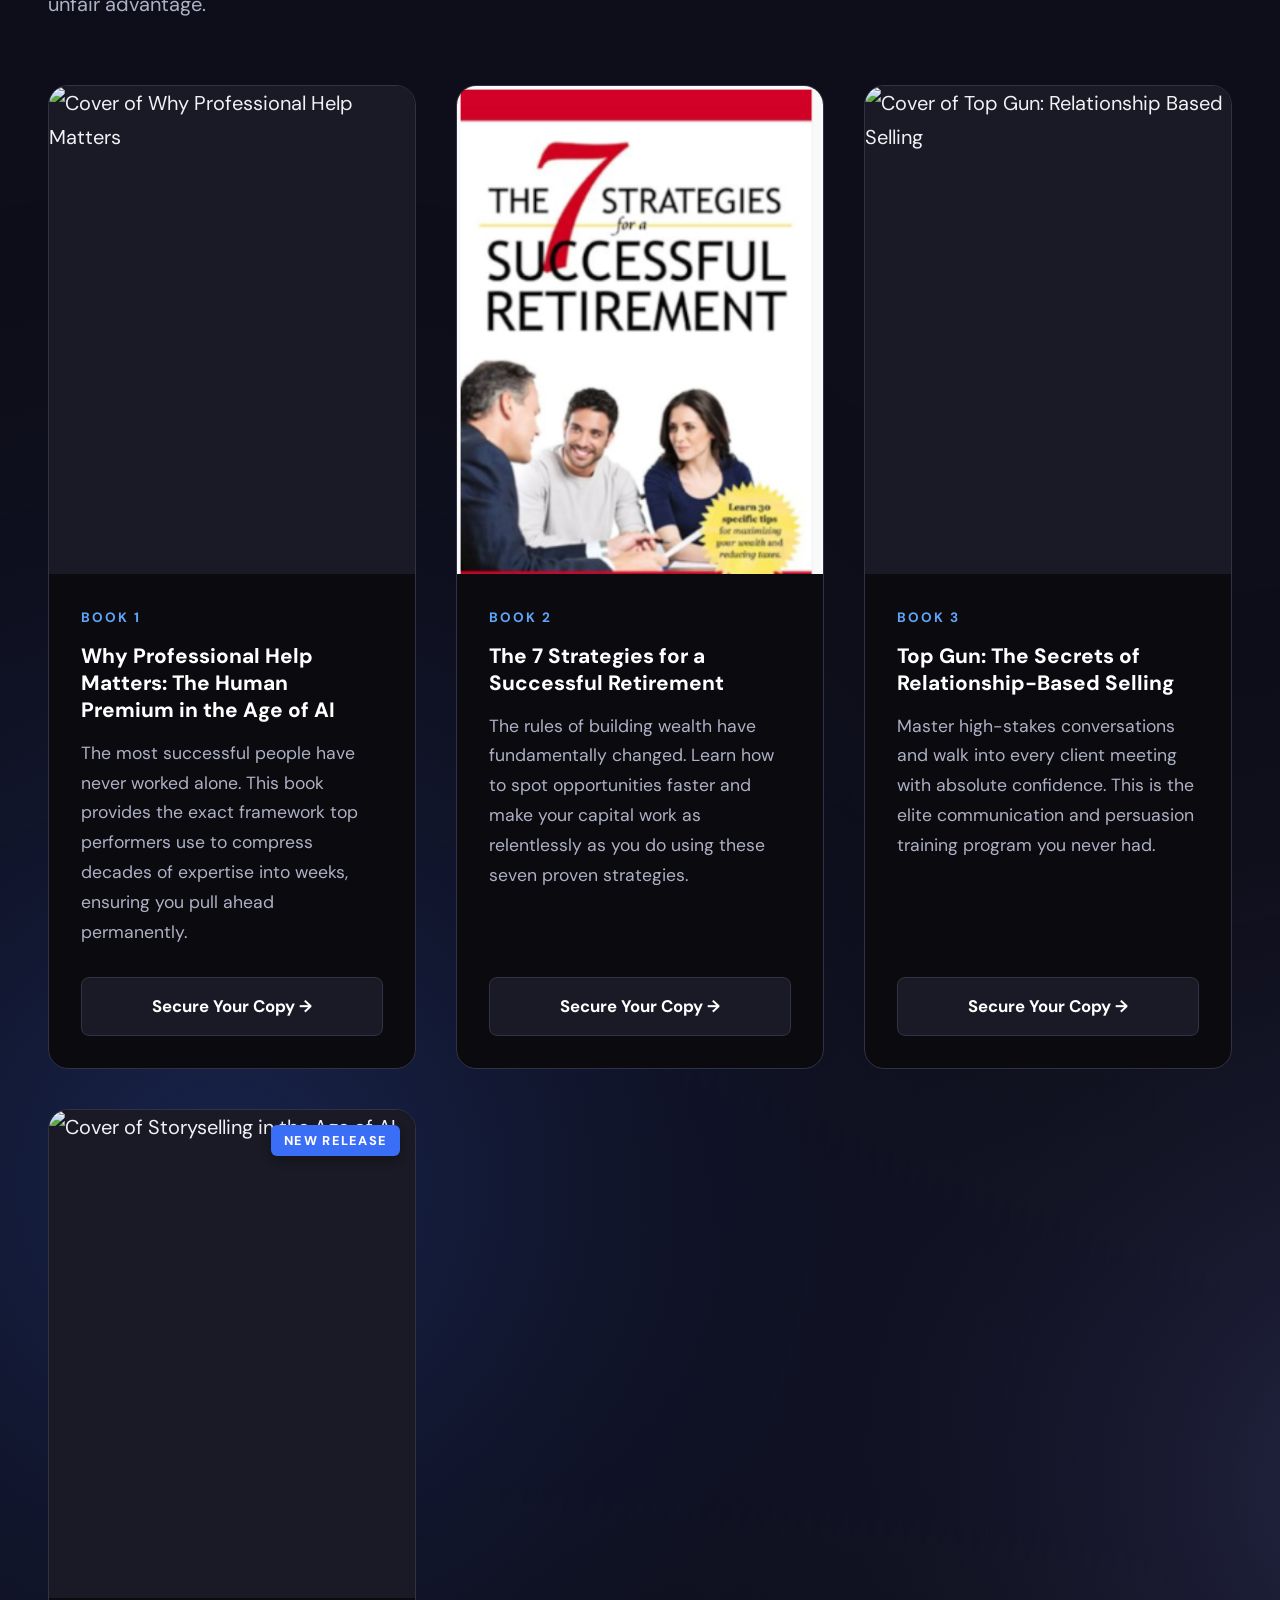
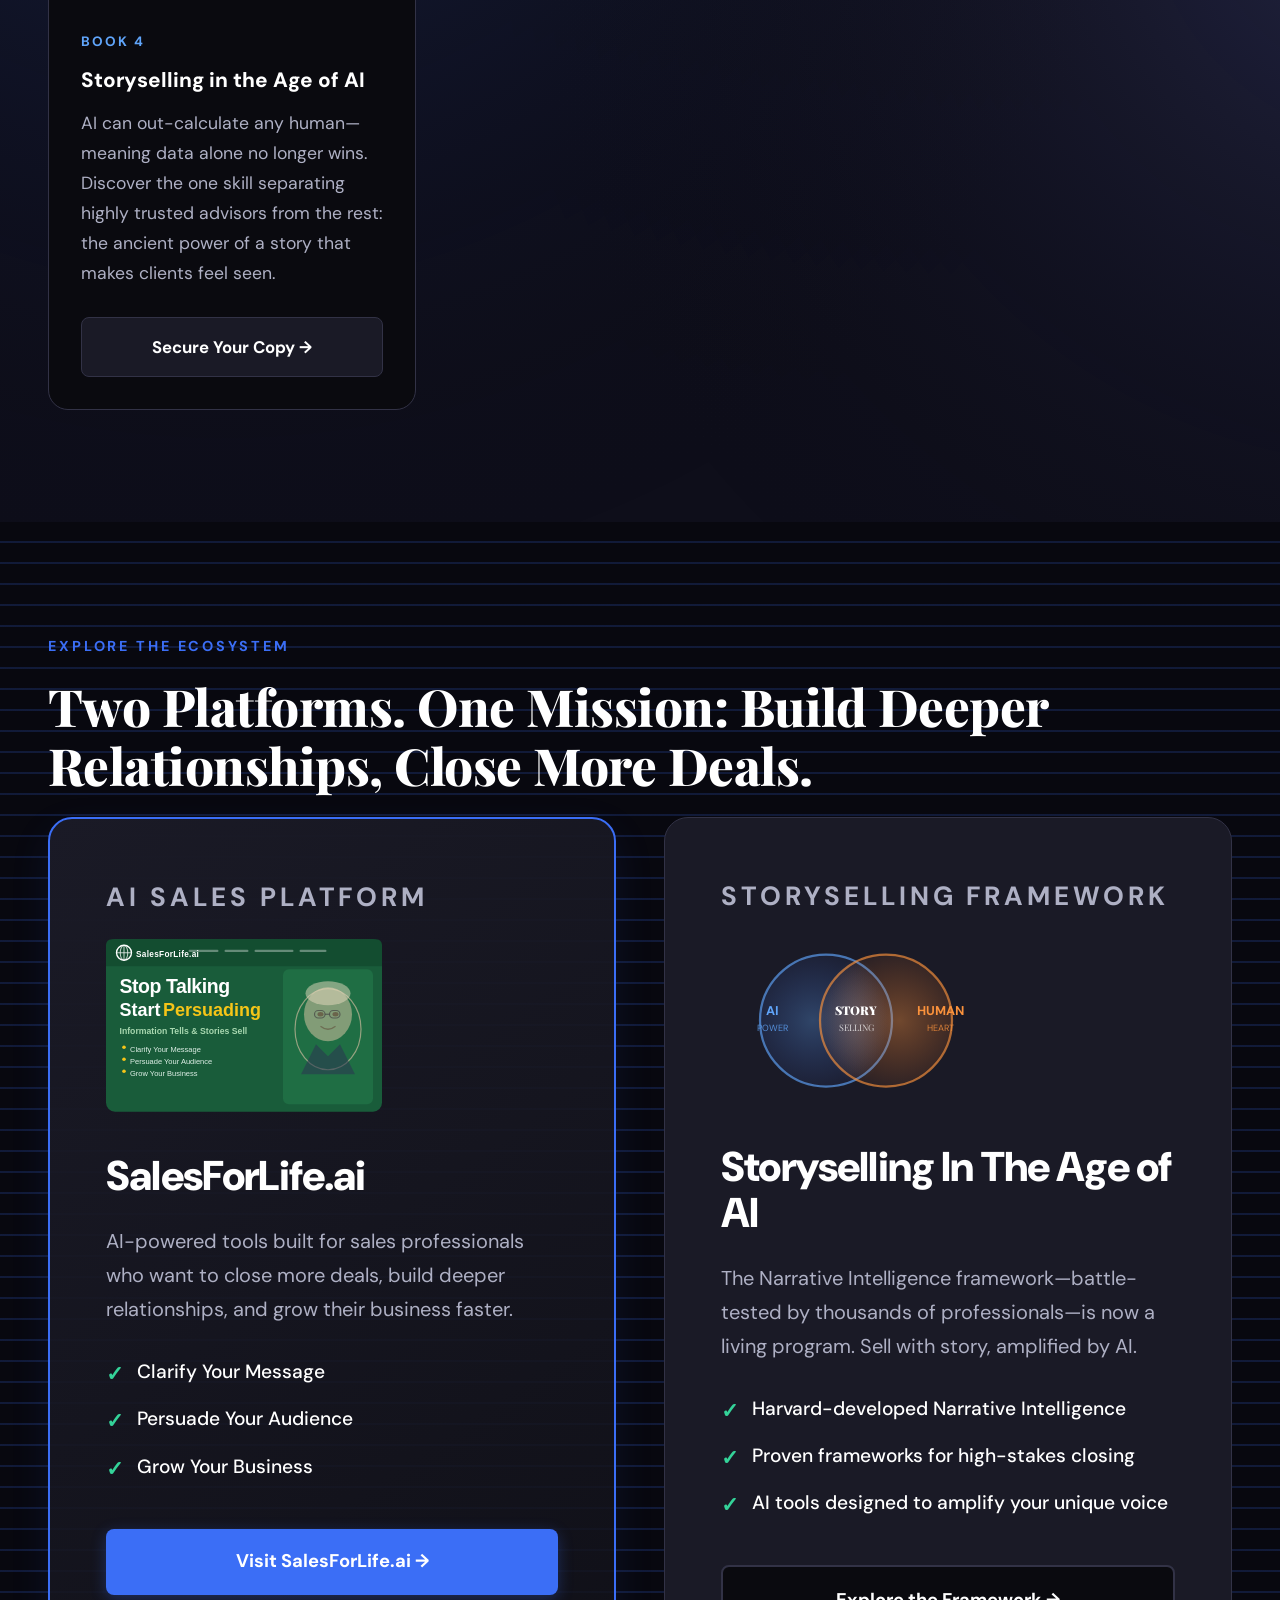
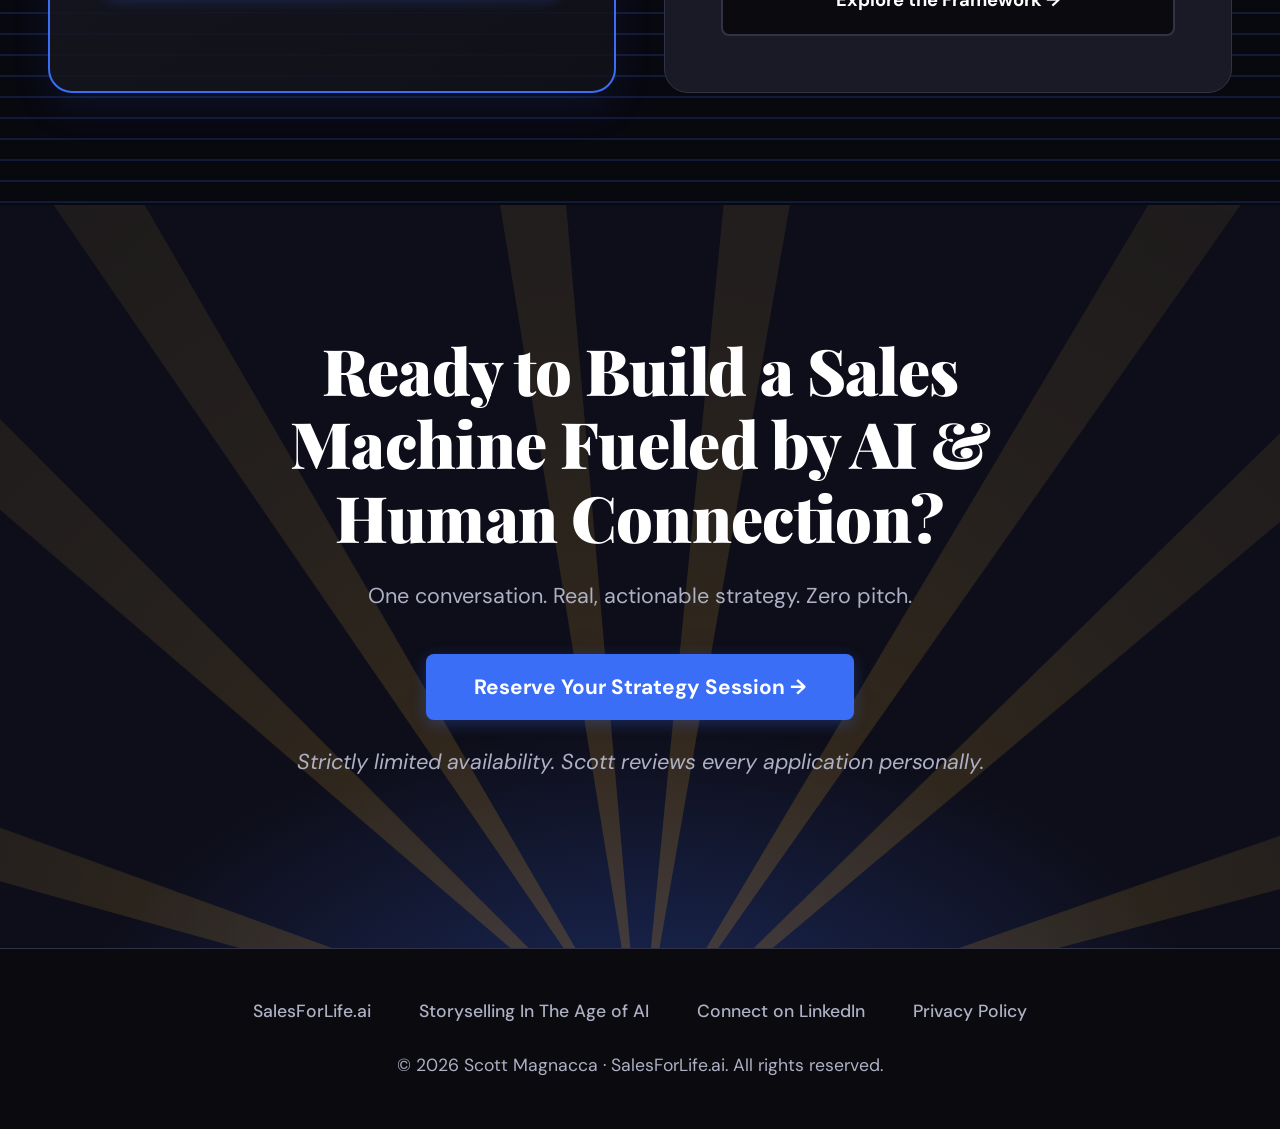
==== commit dbeb8417: "Refine animations, style Harvard text bold red, size tweaks - H1 wave slowed to 5s (left-to-right cy" ====
--- a/index.html
+++ b/index.html
@@ -70,7 +70,7 @@
     50% { color: #93c5fd; text-shadow: 0 0 14px rgba(96,165,250,0.7), 0 0 35px rgba(96,165,250,0.4), 0 0 60px rgba(59,110,246,0.2); }
   }
   .hero-eyebrow { font-size: 1.9rem; font-weight: 700; letter-spacing: 0.12em; text-transform: uppercase; color: var(--accent2); margin-bottom: 1.4rem; }
-  .hero h1 { font-family: 'Playfair Display', serif; font-size: clamp(3.2rem, 6vw, 5.5rem); font-weight: 900; line-height: 1.1; margin-bottom: 0.8rem; letter-spacing: -0.01em; background: linear-gradient(90deg, #fff 0%, #fff 38%, #60a5fa 50%, #fff 62%, #fff 100%); background-size: 300% auto; -webkit-background-clip: text; background-clip: text; color: transparent; animation: heroH1Wave 6s linear infinite; }
+  .hero h1 { font-family: 'Playfair Display', serif; font-size: clamp(3.2rem, 6vw, 5.5rem); font-weight: 900; line-height: 1.1; margin-bottom: 0.8rem; letter-spacing: -0.01em; background: linear-gradient(90deg, #fff 0%, #fff 38%, #60a5fa 50%, #fff 62%, #fff 100%); background-size: 300% auto; -webkit-background-clip: text; background-clip: text; color: transparent; animation: heroH1Wave 5s linear infinite; }
   .hero h1 span { color: inherit; }
   .hero-sub2 { font-size: 1.6rem; font-weight: 500; color: var(--muted); margin-bottom: 2rem; }
   .hero-body { color: var(--muted); font-size: 1.2rem; margin-bottom: 2.8rem; max-width: 600px; line-height: 1.8; }
@@ -116,8 +116,8 @@
   }
   .wave-text { background: linear-gradient(90deg, #3b6ef6 0%, #60a5fa 25%, #93c5fd 50%, #60a5fa 75%, #3b6ef6 100%); background-size: 200% auto; color: transparent; -webkit-background-clip: text; background-clip: text; animation: waveWash 4s linear infinite; display: inline-block; padding-bottom: 0.2rem; }
   @keyframes waveWash { to { background-position: 200% center; } }
-  .risk-wave { display: inline-block; color: #fff; animation: riskRandomFlash 10s ease-in-out infinite; }
-  @keyframes riskRandomFlash { 0%, 82%, 84%, 86%, 100% { color: #fff; text-shadow: none; } 83%, 85% { color: #ff0000; text-shadow: 0 0 15px #ff0000, 0 0 35px rgba(255,0,0,0.7); } }
+  .risk-wave { display: inline-block; color: #fff; animation: riskRandomFlash 5s ease-in-out infinite; }
+  @keyframes riskRandomFlash { 0%, 20%, 100% { color: #fff; text-shadow: none; } 60% { color: #ff0000; text-shadow: 0 0 15px #ff0000, 0 0 35px rgba(255,0,0,0.7); } 80% { color: #fff; text-shadow: none; } }
 
   /* DYNAMIC PIE CHART SIDEBAR */
   .quiz-sidebar { background: rgba(18,18,26,0.6); padding: 1.25rem; border-radius: 14px; border: 2px solid #ffffff; backdrop-filter: blur(10px); text-align: center; position: sticky; top: 100px; }
@@ -379,7 +379,7 @@
   .cta-glow { position: absolute; inset: 0; background: radial-gradient(ellipse 75% 75% at 50% 115%, rgba(59,110,246,0.3) 0%, transparent 60%); animation: ctaGlow 6s ease-in-out infinite alternate; pointer-events: none; z-index: 0; }
   @keyframes goldShimmer { 0% { left: -80%; } 100% { left: 180%; } }
   @keyframes ctaGlow { 0% { opacity: 0.5; } 100% { opacity: 1; } }
-  .cta-section h2 { font-family: 'Playfair Display', serif; font-size: clamp(2.6rem, 5vw, 4rem); font-weight: 900; color: #fff; margin-bottom: 1.5rem; line-height: 1.15; letter-spacing: -0.01em; position: relative; z-index: 2; max-width: 900px; margin-left: auto; margin-right: auto; }
+  .cta-section h2 { font-family: 'Playfair Display', serif; font-size: clamp(2.6rem, 5vw, 4rem); font-weight: 900; color: #fff; margin-bottom: 1.5rem; line-height: 1.15; letter-spacing: -0.01em; position: relative; z-index: 2; max-width: 900px; margin-left: auto; margin-right: auto; animation: ctaHeadingPulse 5s ease-in-out infinite; }
   .cta-section p { color: var(--muted); font-size: 1.35rem; margin-bottom: 2.5rem; position: relative; z-index: 2; }
   .cta-note { font-size: 1.05rem; color: var(--muted); margin-top: 1.5rem; position: relative; z-index: 2; font-style: italic; }
 
@@ -512,12 +512,12 @@
     100% { background-position: 200% center; }
   }
 
-  /* Harvard crimson flash every 5s */
+  /* Harvard red glow pulse every 5s */
   @keyframes harvardCrimsonFlash {
-    0%, 78%, 100% { filter: grayscale(1) opacity(0.7); }
-    80%, 94% { filter: sepia(1) saturate(8) hue-rotate(310deg) brightness(0.7) opacity(1); }
-  }
-  .harvard-logo { animation: harvardCrimsonFlash 5s ease-in-out infinite; }
+    0%, 78%, 100% { color: #ff000d; text-shadow: none; }
+    80%, 94% { color: #ff000d; text-shadow: 0 0 12px rgba(255,0,13,0.9), 0 0 30px rgba(255,0,13,0.5); }
+  }
+  .harvard-logo { animation: harvardCrimsonFlash 5s ease-in-out infinite; color: #ff000d !important; font-weight: 900 !important; }
 
   /* Babson green flash every 5s */
   @keyframes babsonGreenFlash {
@@ -539,6 +539,15 @@
     color: transparent;
     animation: trustedBlueWave 10s linear infinite;
     display: inline-block;
+  }
+
+  /* CTA heading: white → blue → white flash, 5s */
+  @keyframes ctaHeadingPulse {
+    0%   { color: #fff; text-shadow: none; }
+    50%  { color: #60a5fa; text-shadow: 0 0 25px rgba(96,165,250,0.6); }
+    80%  { color: #3b6ef6; text-shadow: 0 0 10px rgba(59,110,246,0.4); }
+    88%  { color: #fff; text-shadow: 0 0 50px rgba(255,255,255,1), 0 0 80px rgba(96,165,250,0.8); }
+    100% { color: #fff; text-shadow: none; }
   }
 </style>
 </head>
@@ -693,7 +702,7 @@
   <div class="logos-shimmer" aria-hidden="true"></div>
   <div class="logos-label">Educated At · Client Experience With</div>
   <div class="logos-row">
-    <img src="https://upload.wikimedia.org/wikipedia/commons/thumb/7/70/Harvard_University_logo.svg/320px-Harvard_University_logo.svg.png" alt="Harvard University" loading="lazy" class="harvard-logo"/>
+    <span class="logo-text harvard-logo">HARVARD<span style="color:#ff000d; font-weight:900;">UNIVERSITY</span></span>
     <img src="https://upload.wikimedia.org/wikipedia/en/thumb/5/5a/Babson_College_seal.svg/200px-Babson_College_seal.svg.png" alt="Babson College" loading="lazy" class="babson-logo"/>
     <span class="logo-text">FIDELITY</span>
     <span class="logo-text">TIAA</span>
@@ -794,7 +803,7 @@
     <span class="sparkle"></span><span class="sparkle"></span><span class="sparkle"></span>
   </div>
   <div class="container">
-    <div class="section-label">WHAT PEOPLE ARE SAYING</div>
+    <div class="section-label" style="font-size:1.35rem;">WHAT PEOPLE ARE SAYING</div>
     <h2 id="testimonials-heading" class="section-title"><span class="trusted-wave">Trusted by Leaders. Proven in the Field.</span></h2>
     <div class="testimonials-grid">
 
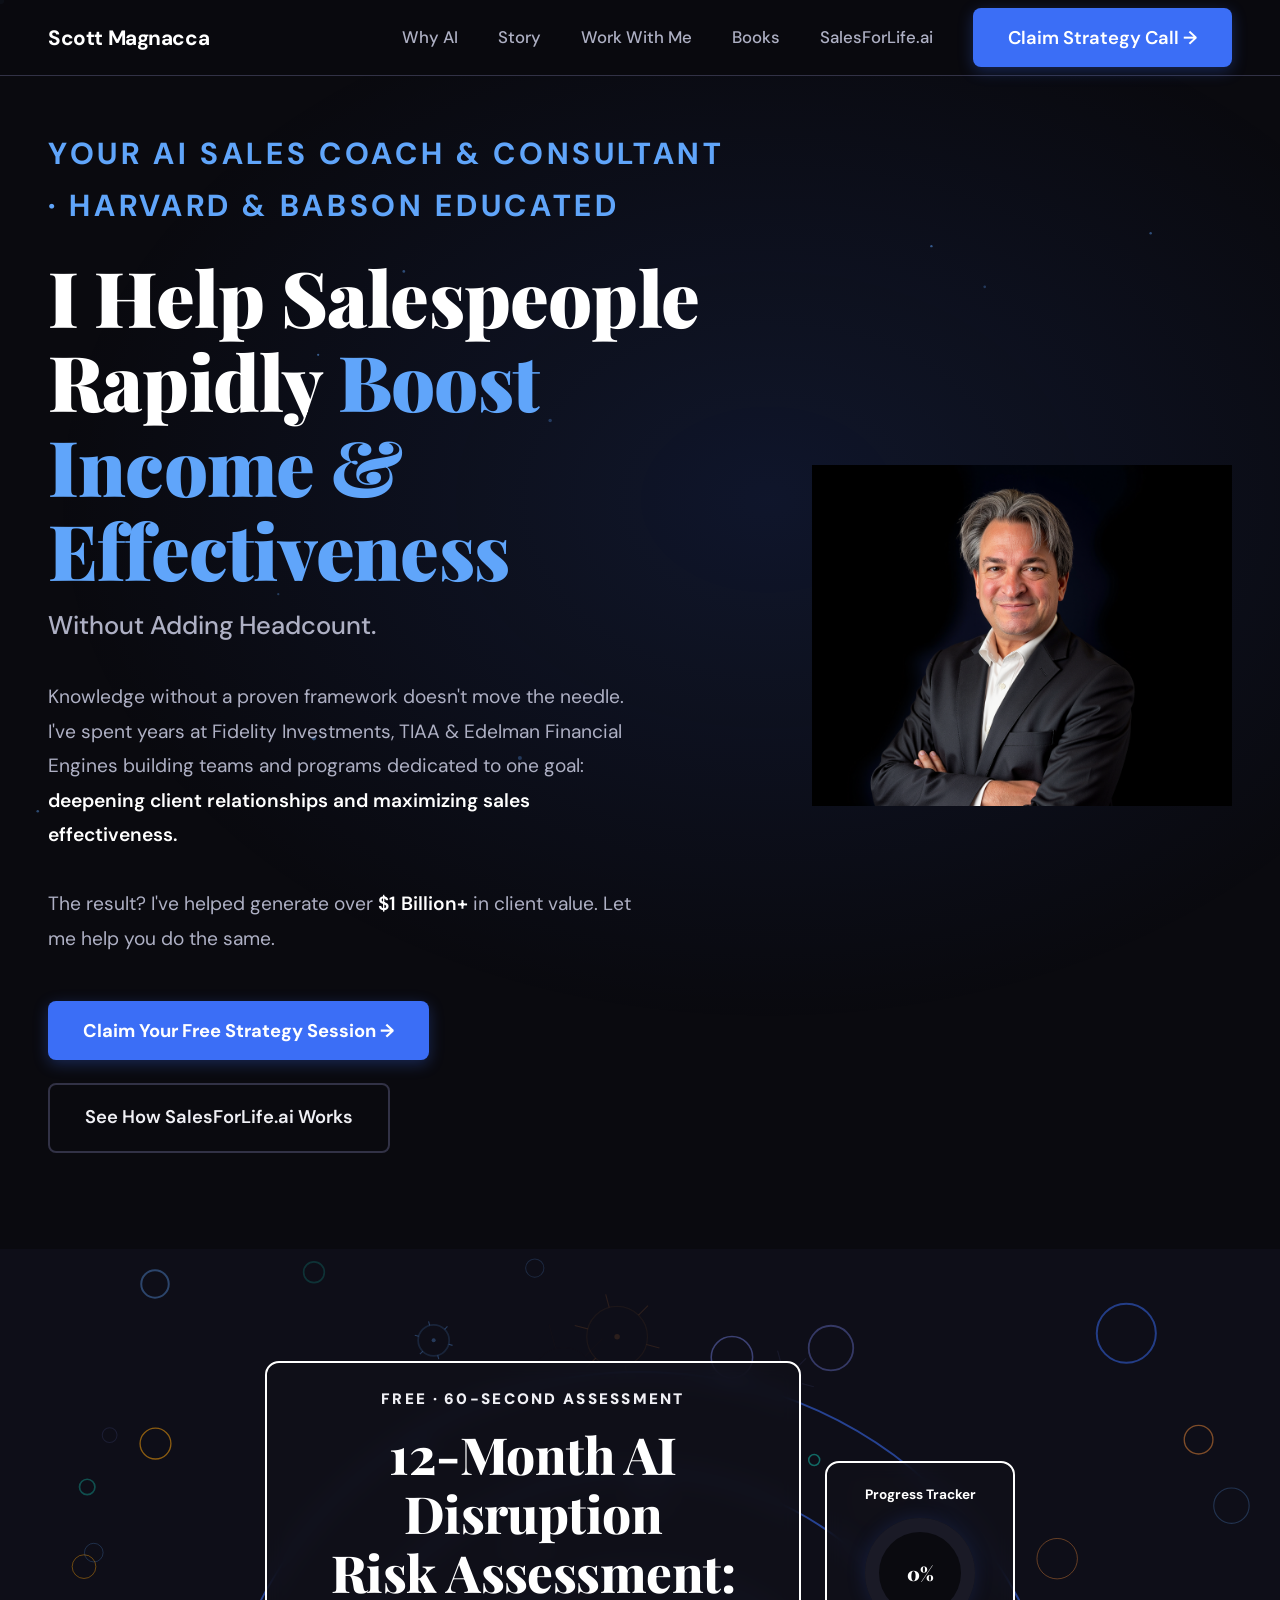
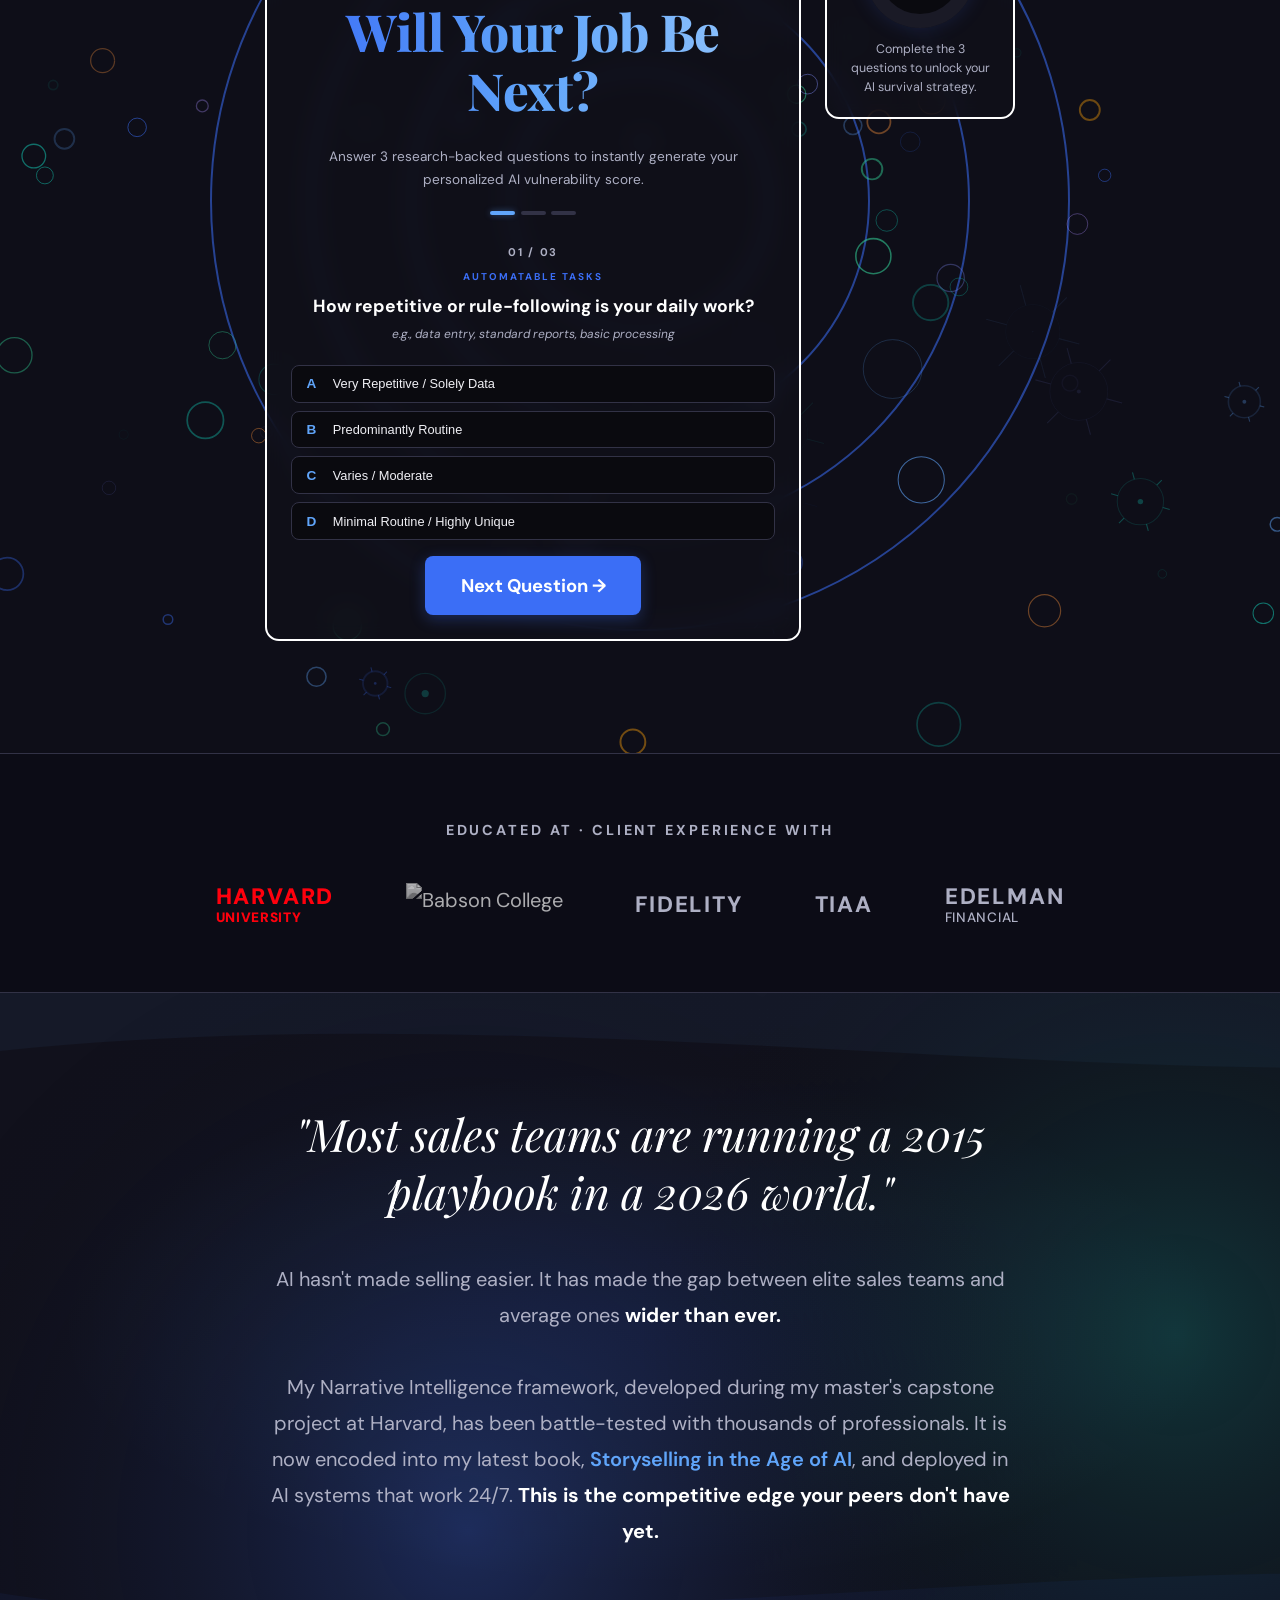
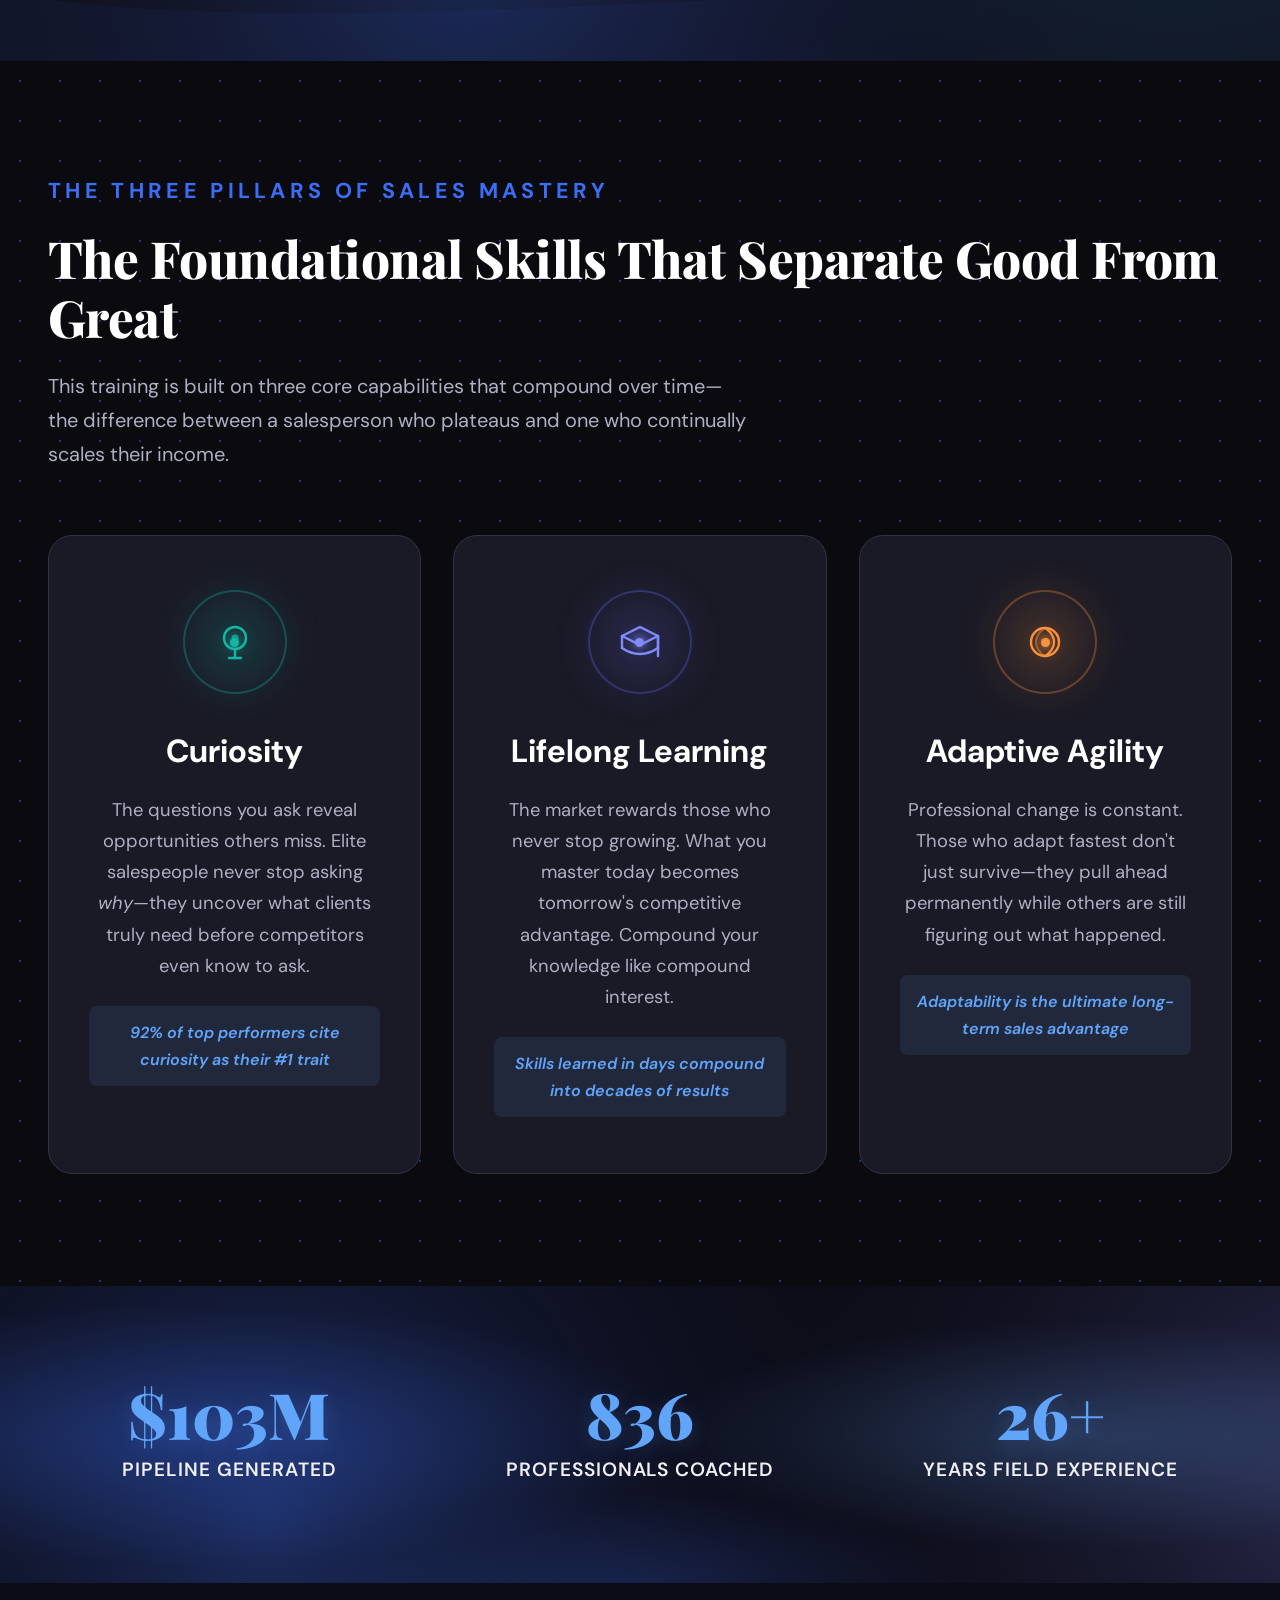
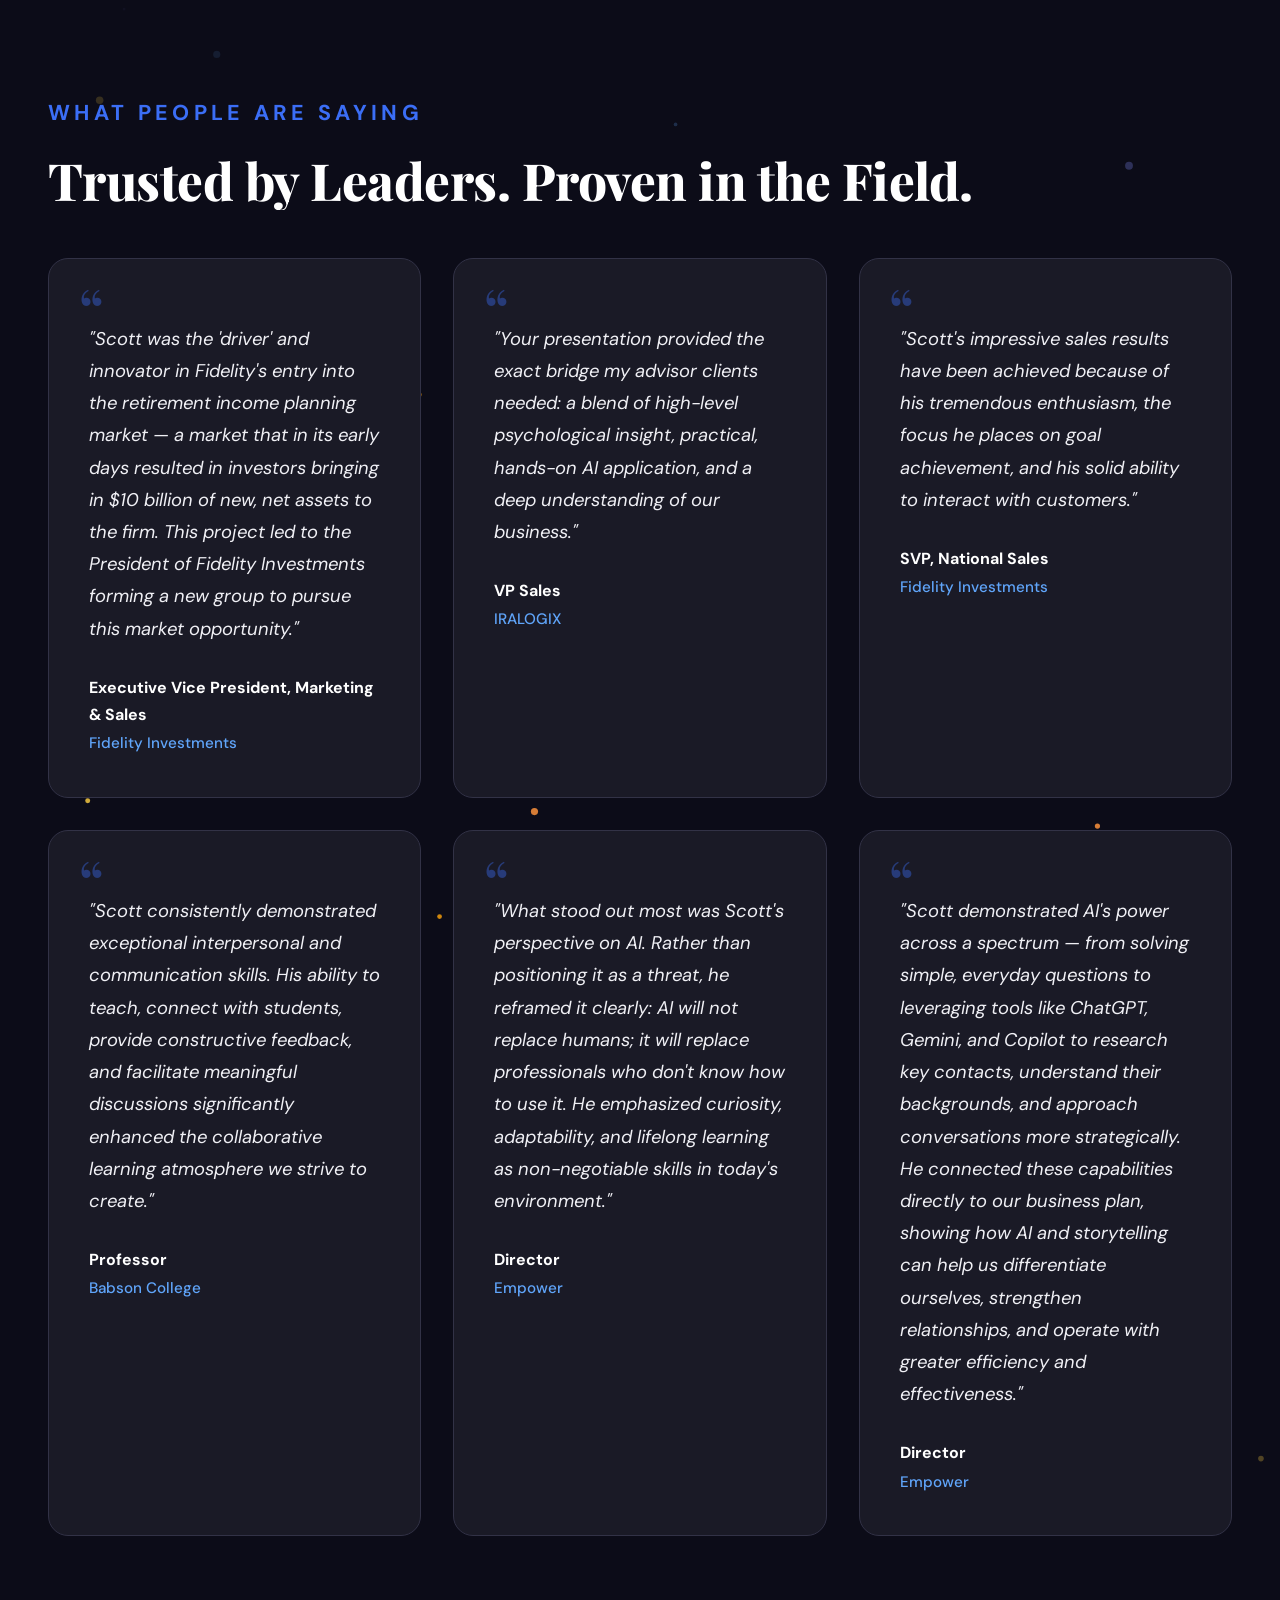
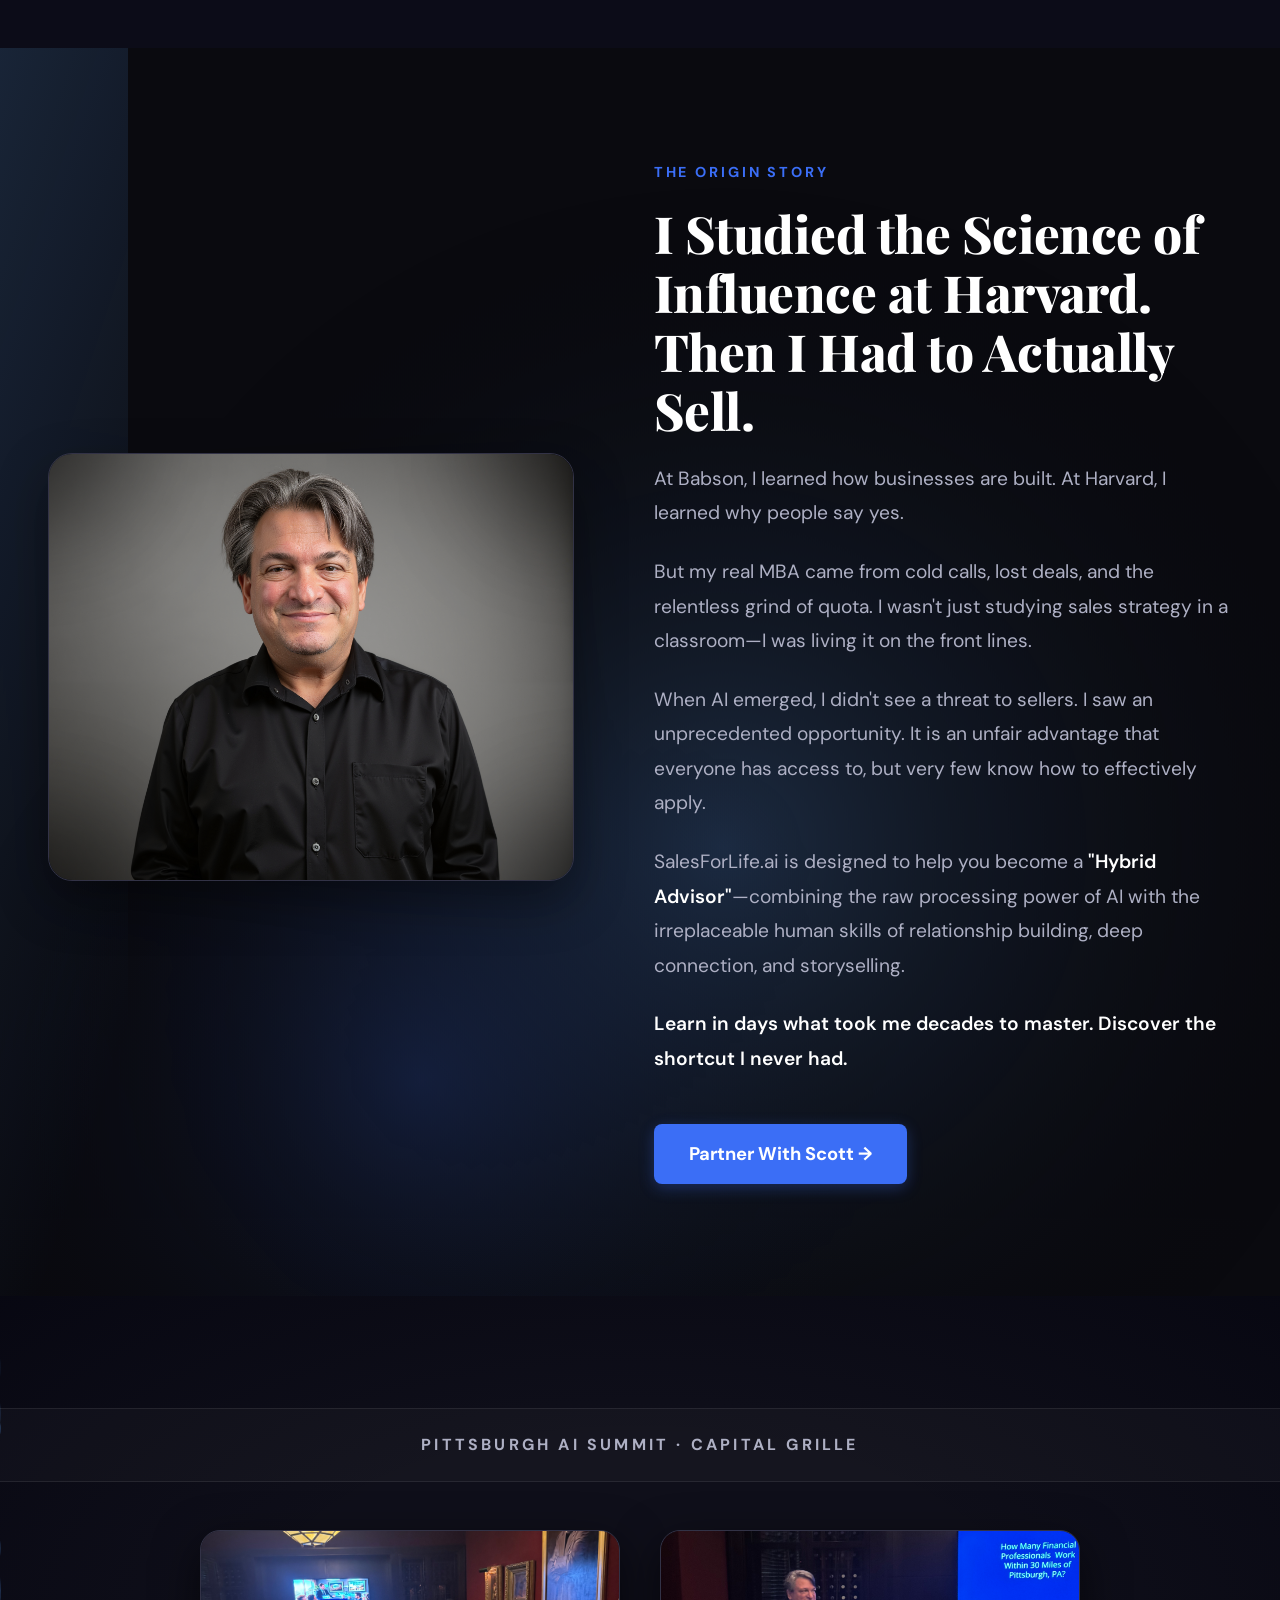
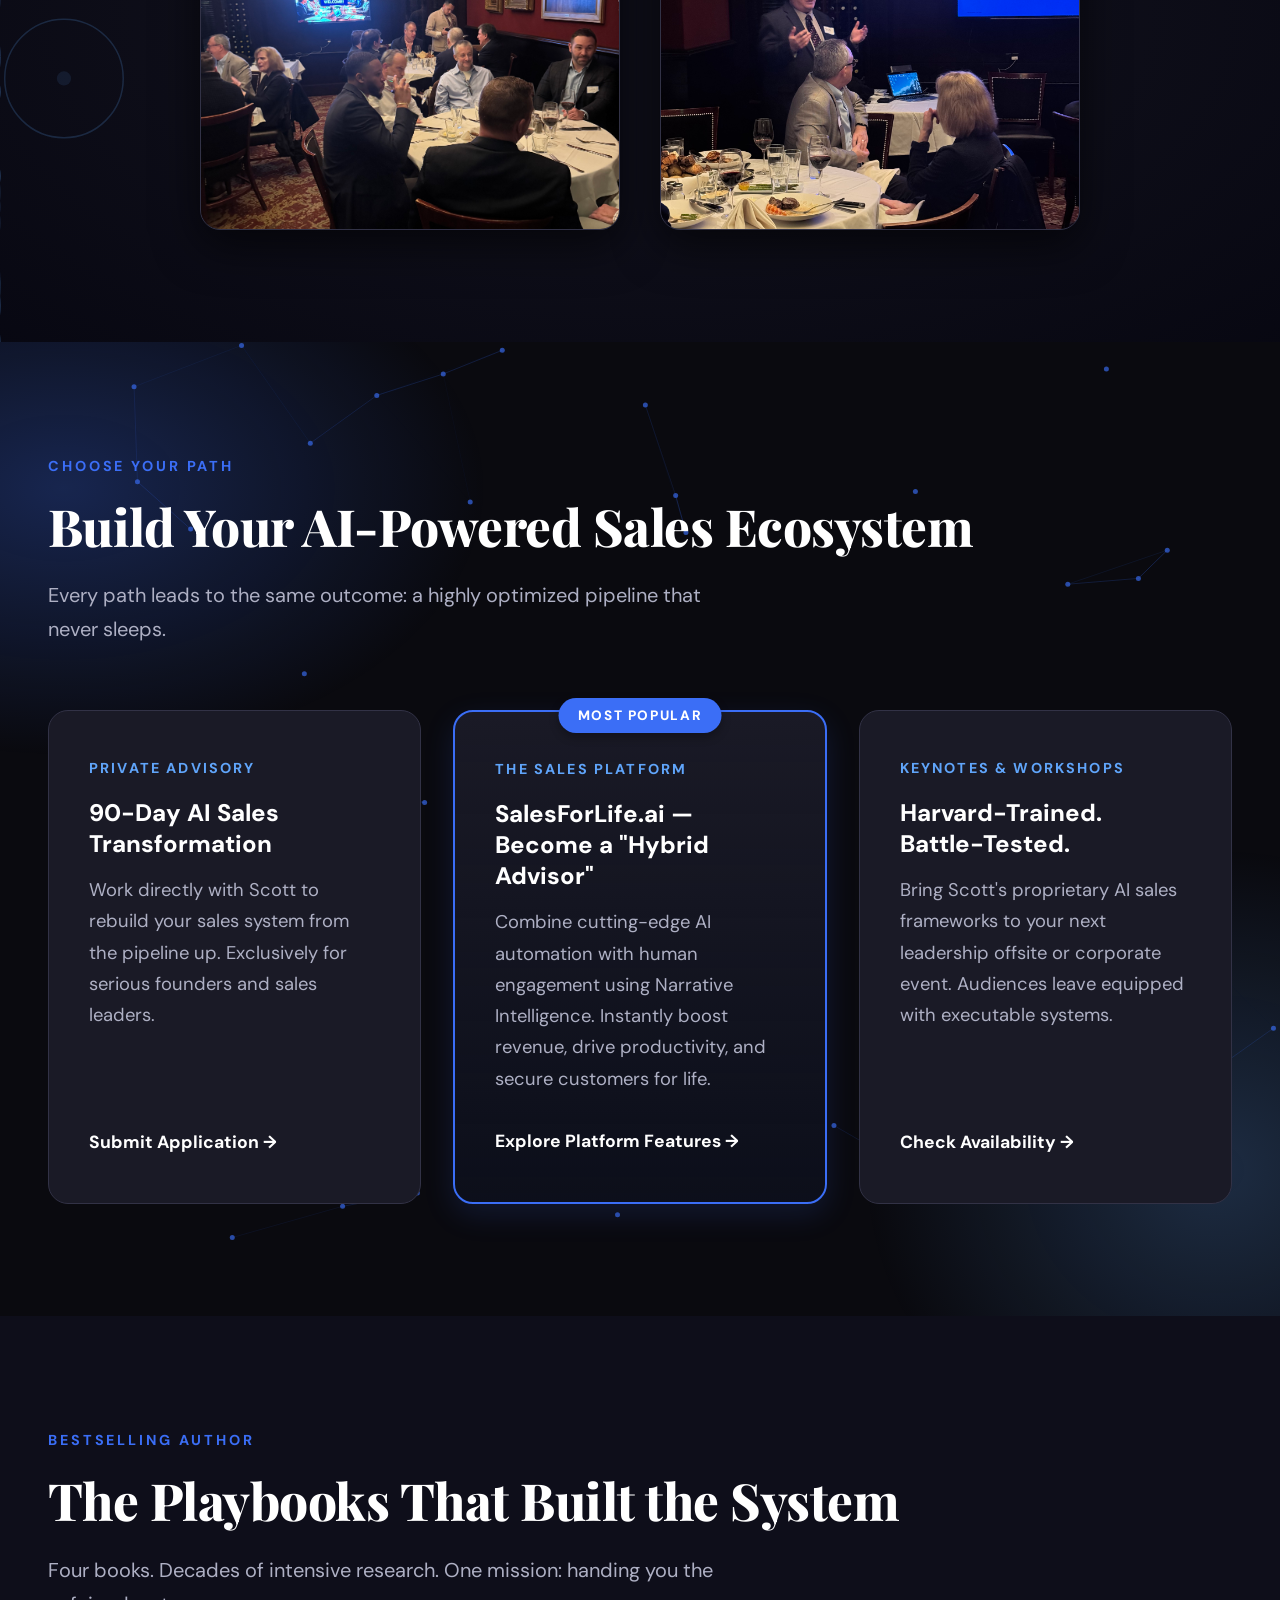
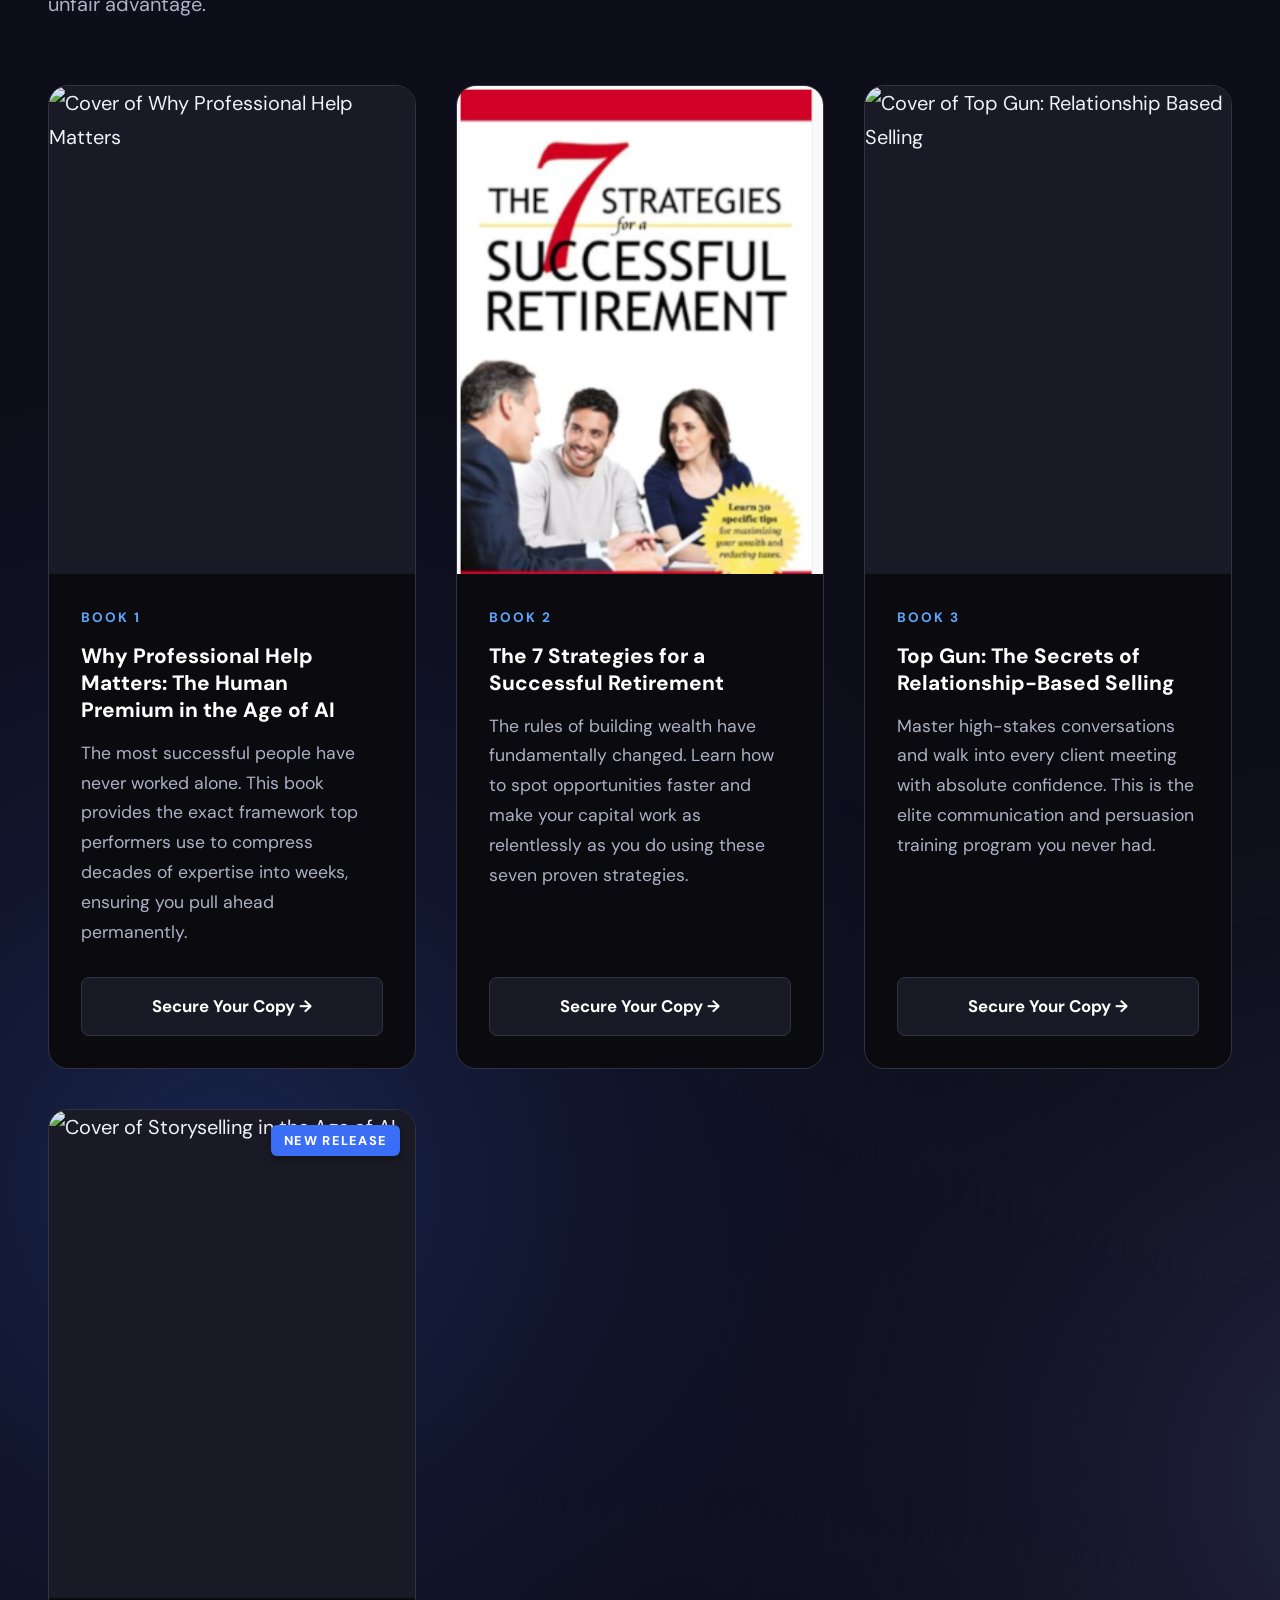
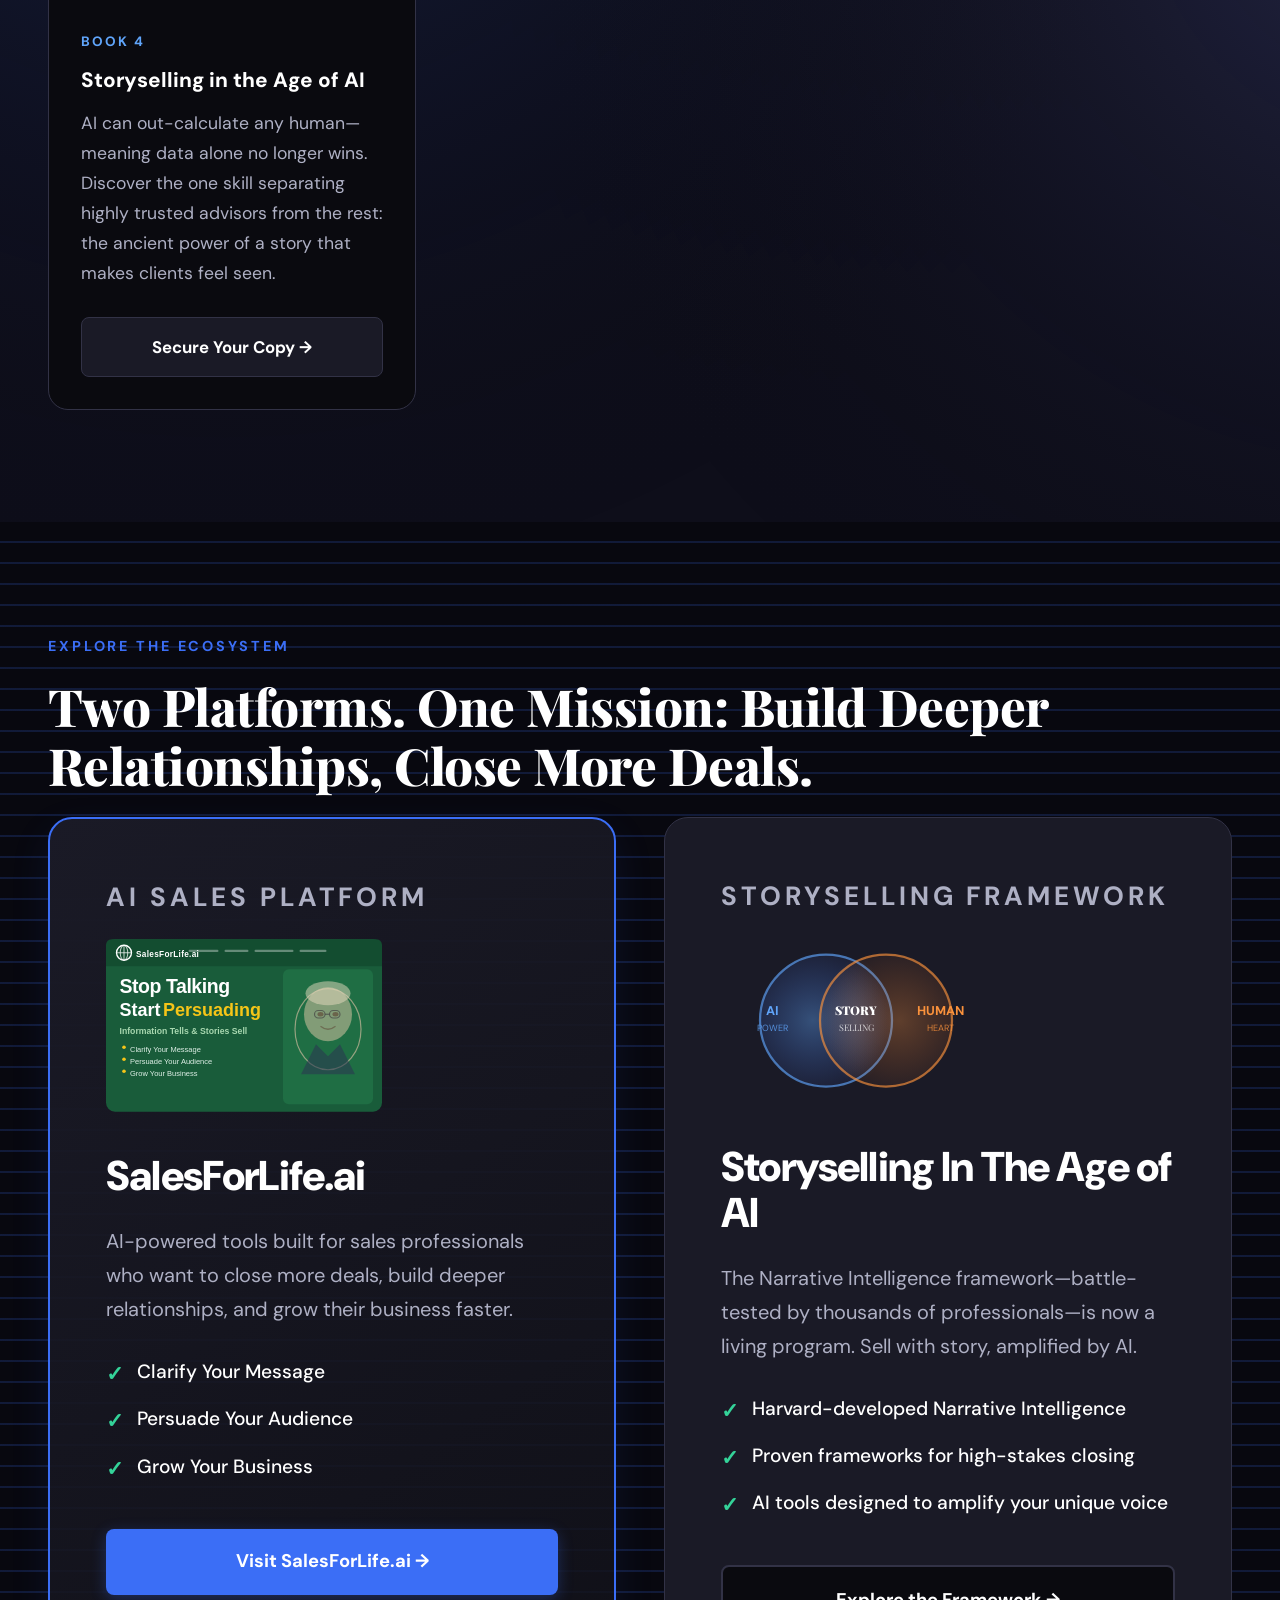
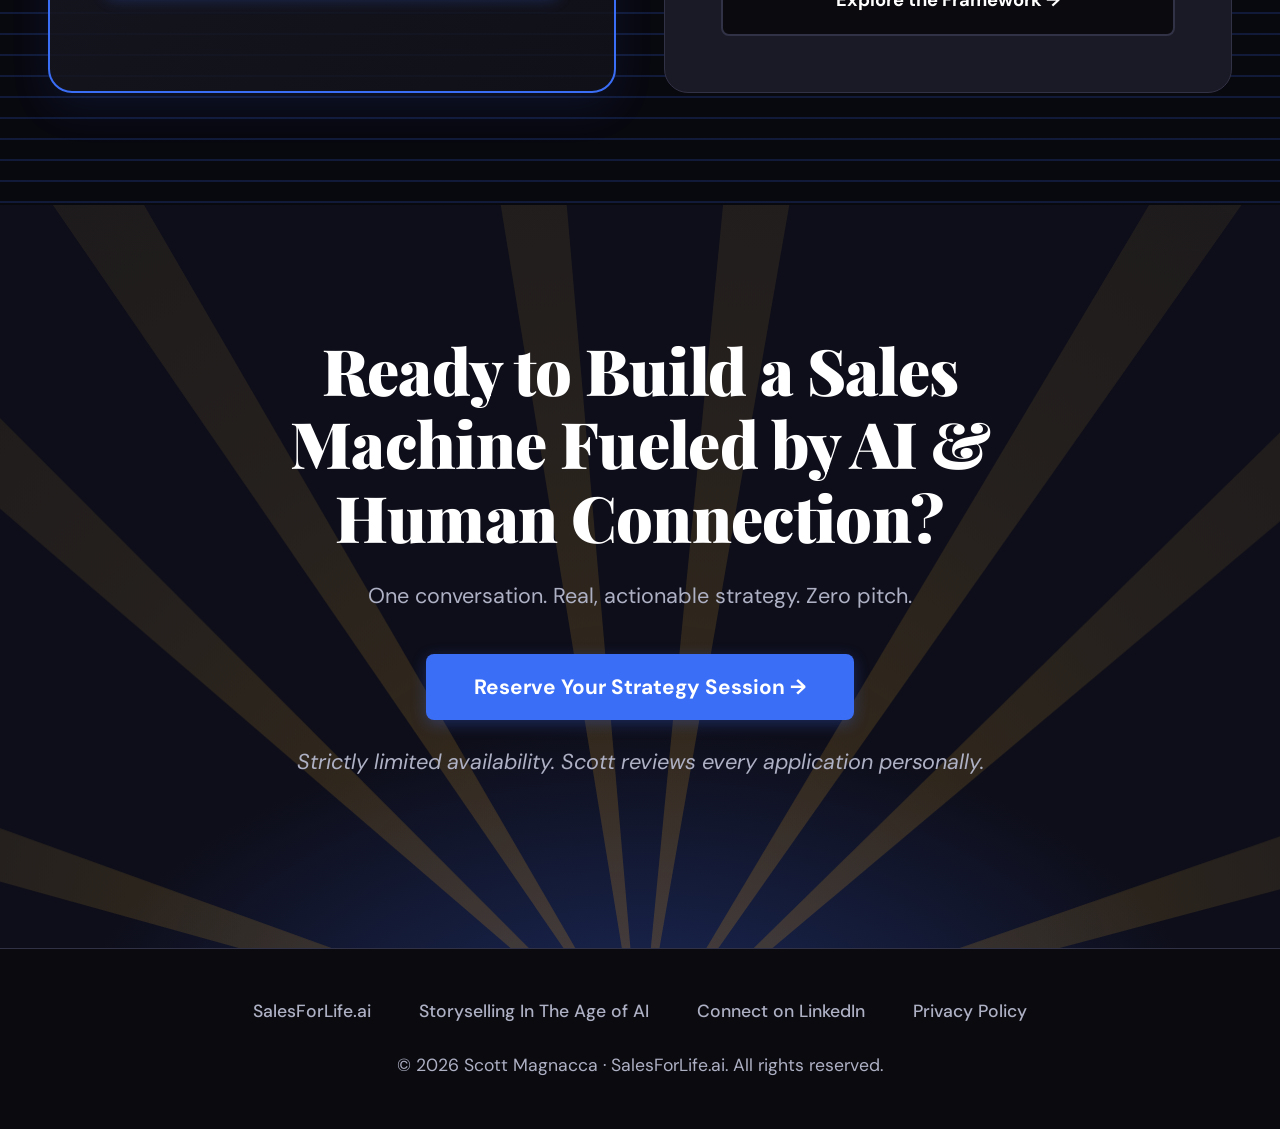
==== commit d3782933: "Remove wave animation from H1 headline, restore white text https://claude.ai/code/session_015Zn2vHDt" ====
--- a/index.html
+++ b/index.html
@@ -70,8 +70,8 @@
     50% { color: #93c5fd; text-shadow: 0 0 14px rgba(96,165,250,0.7), 0 0 35px rgba(96,165,250,0.4), 0 0 60px rgba(59,110,246,0.2); }
   }
   .hero-eyebrow { font-size: 1.9rem; font-weight: 700; letter-spacing: 0.12em; text-transform: uppercase; color: var(--accent2); margin-bottom: 1.4rem; }
-  .hero h1 { font-family: 'Playfair Display', serif; font-size: clamp(3.2rem, 6vw, 5.5rem); font-weight: 900; line-height: 1.1; margin-bottom: 0.8rem; letter-spacing: -0.01em; background: linear-gradient(90deg, #fff 0%, #fff 38%, #60a5fa 50%, #fff 62%, #fff 100%); background-size: 300% auto; -webkit-background-clip: text; background-clip: text; color: transparent; animation: heroH1Wave 5s linear infinite; }
-  .hero h1 span { color: inherit; }
+  .hero h1 { font-family: 'Playfair Display', serif; font-size: clamp(3.2rem, 6vw, 5.5rem); font-weight: 900; line-height: 1.1; color: #fff; margin-bottom: 0.8rem; letter-spacing: -0.01em; }
+  .hero h1 span { color: var(--accent2); }
   .hero-sub2 { font-size: 1.6rem; font-weight: 500; color: var(--muted); margin-bottom: 2rem; }
   .hero-body { color: var(--muted); font-size: 1.2rem; margin-bottom: 2.8rem; max-width: 600px; line-height: 1.8; }
   .hero-body strong { color: #fff; font-weight: 600; }
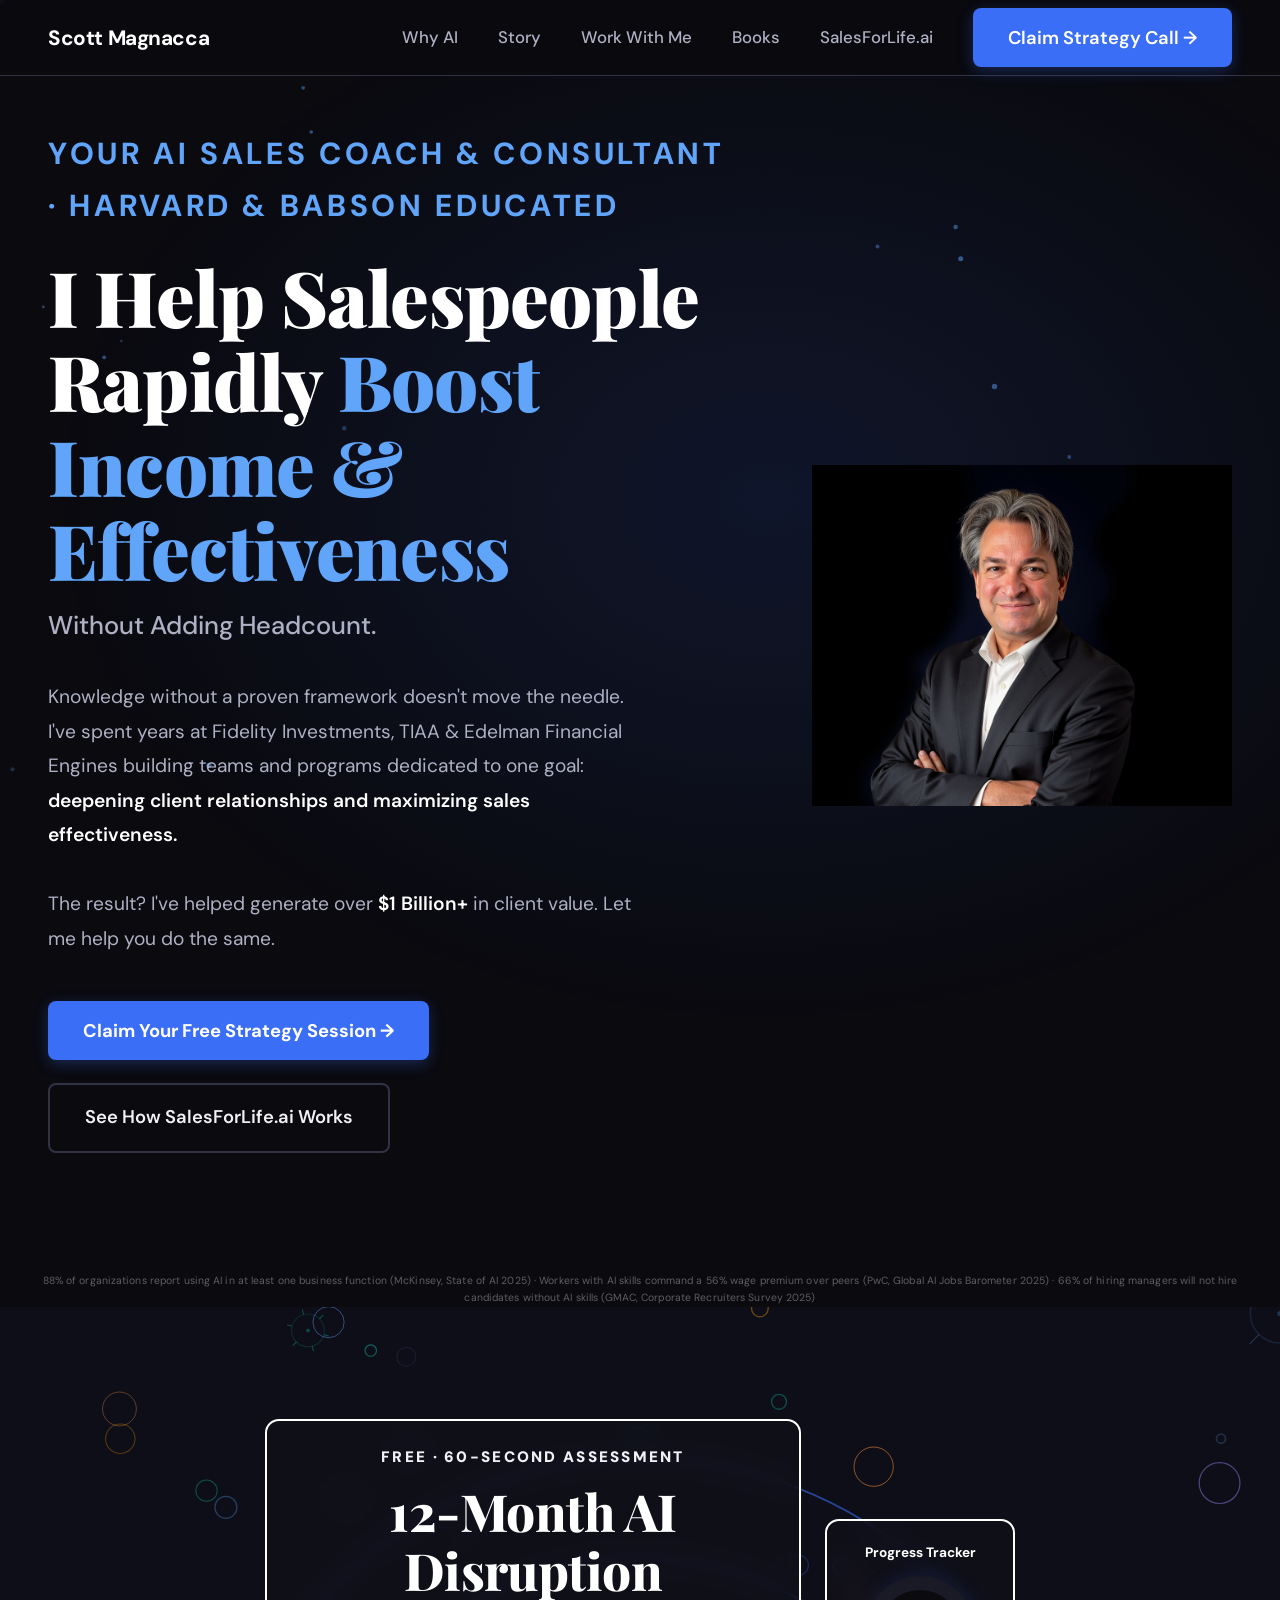
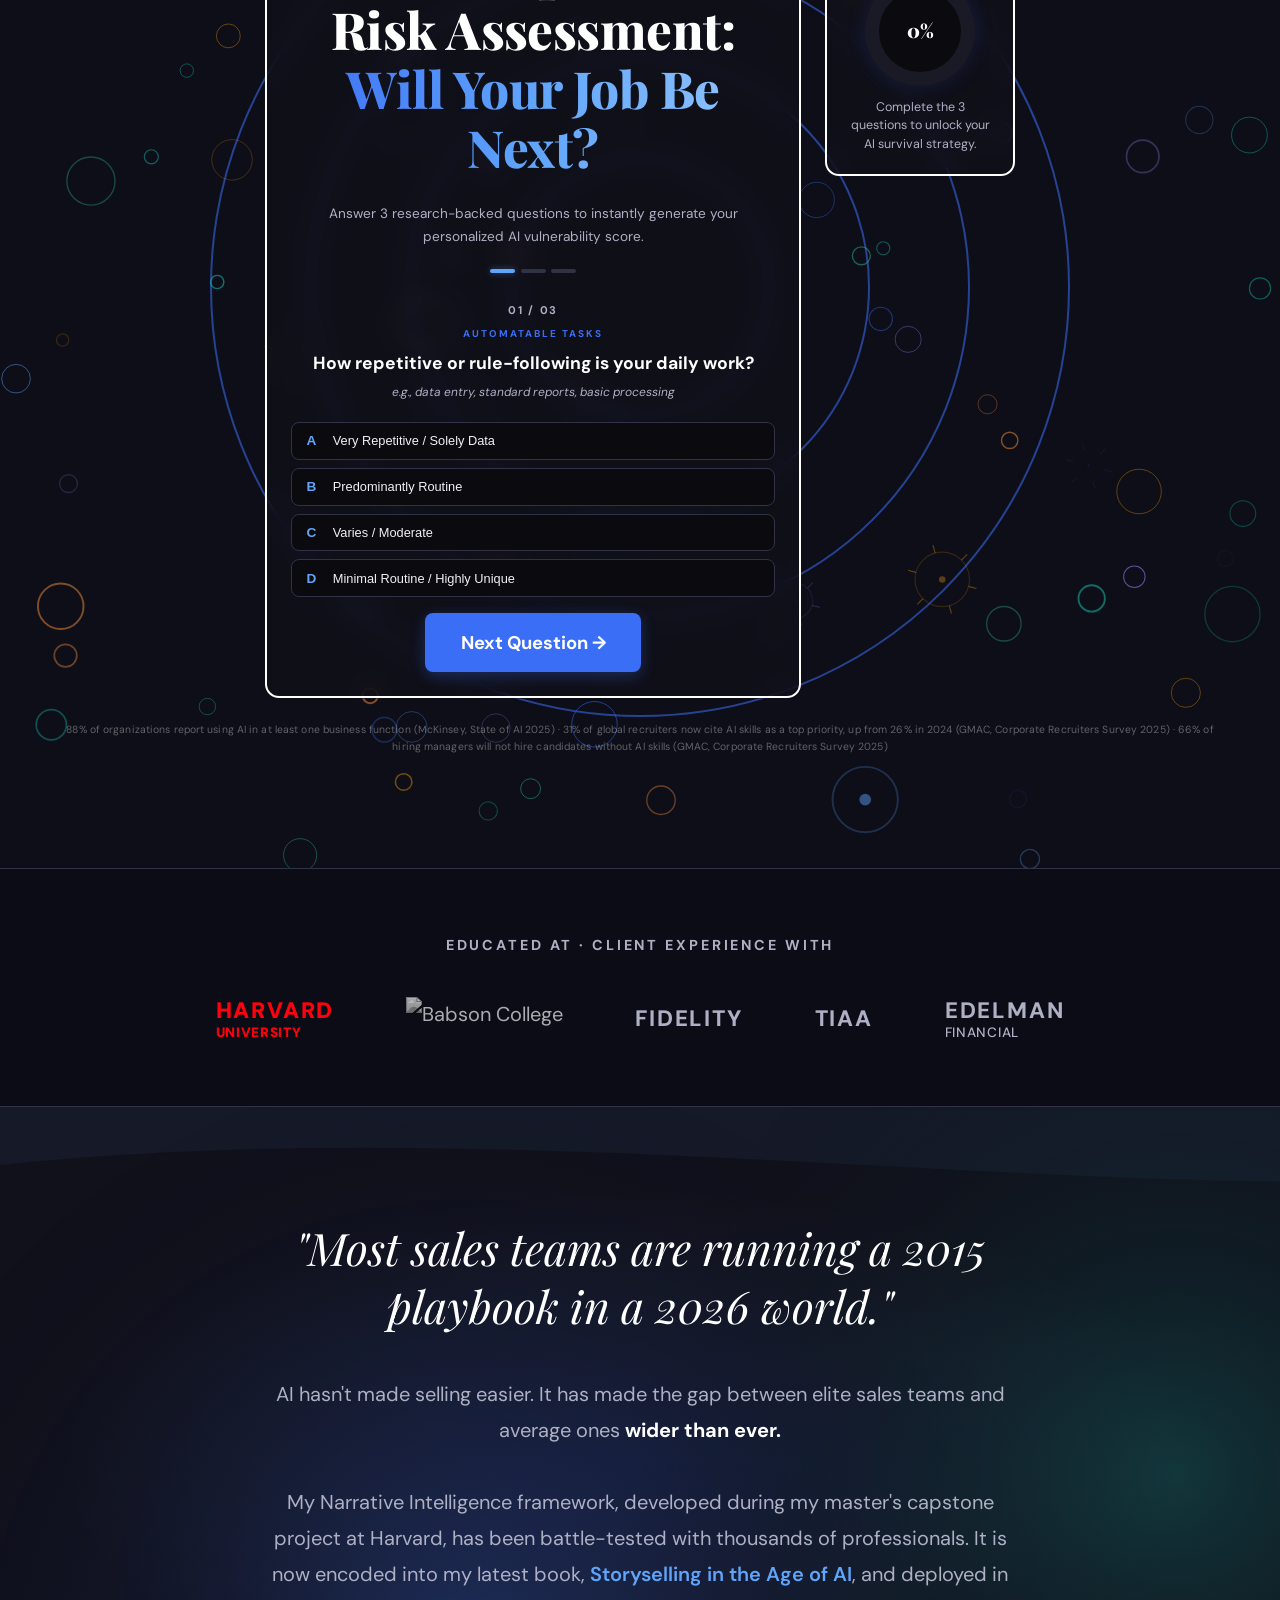
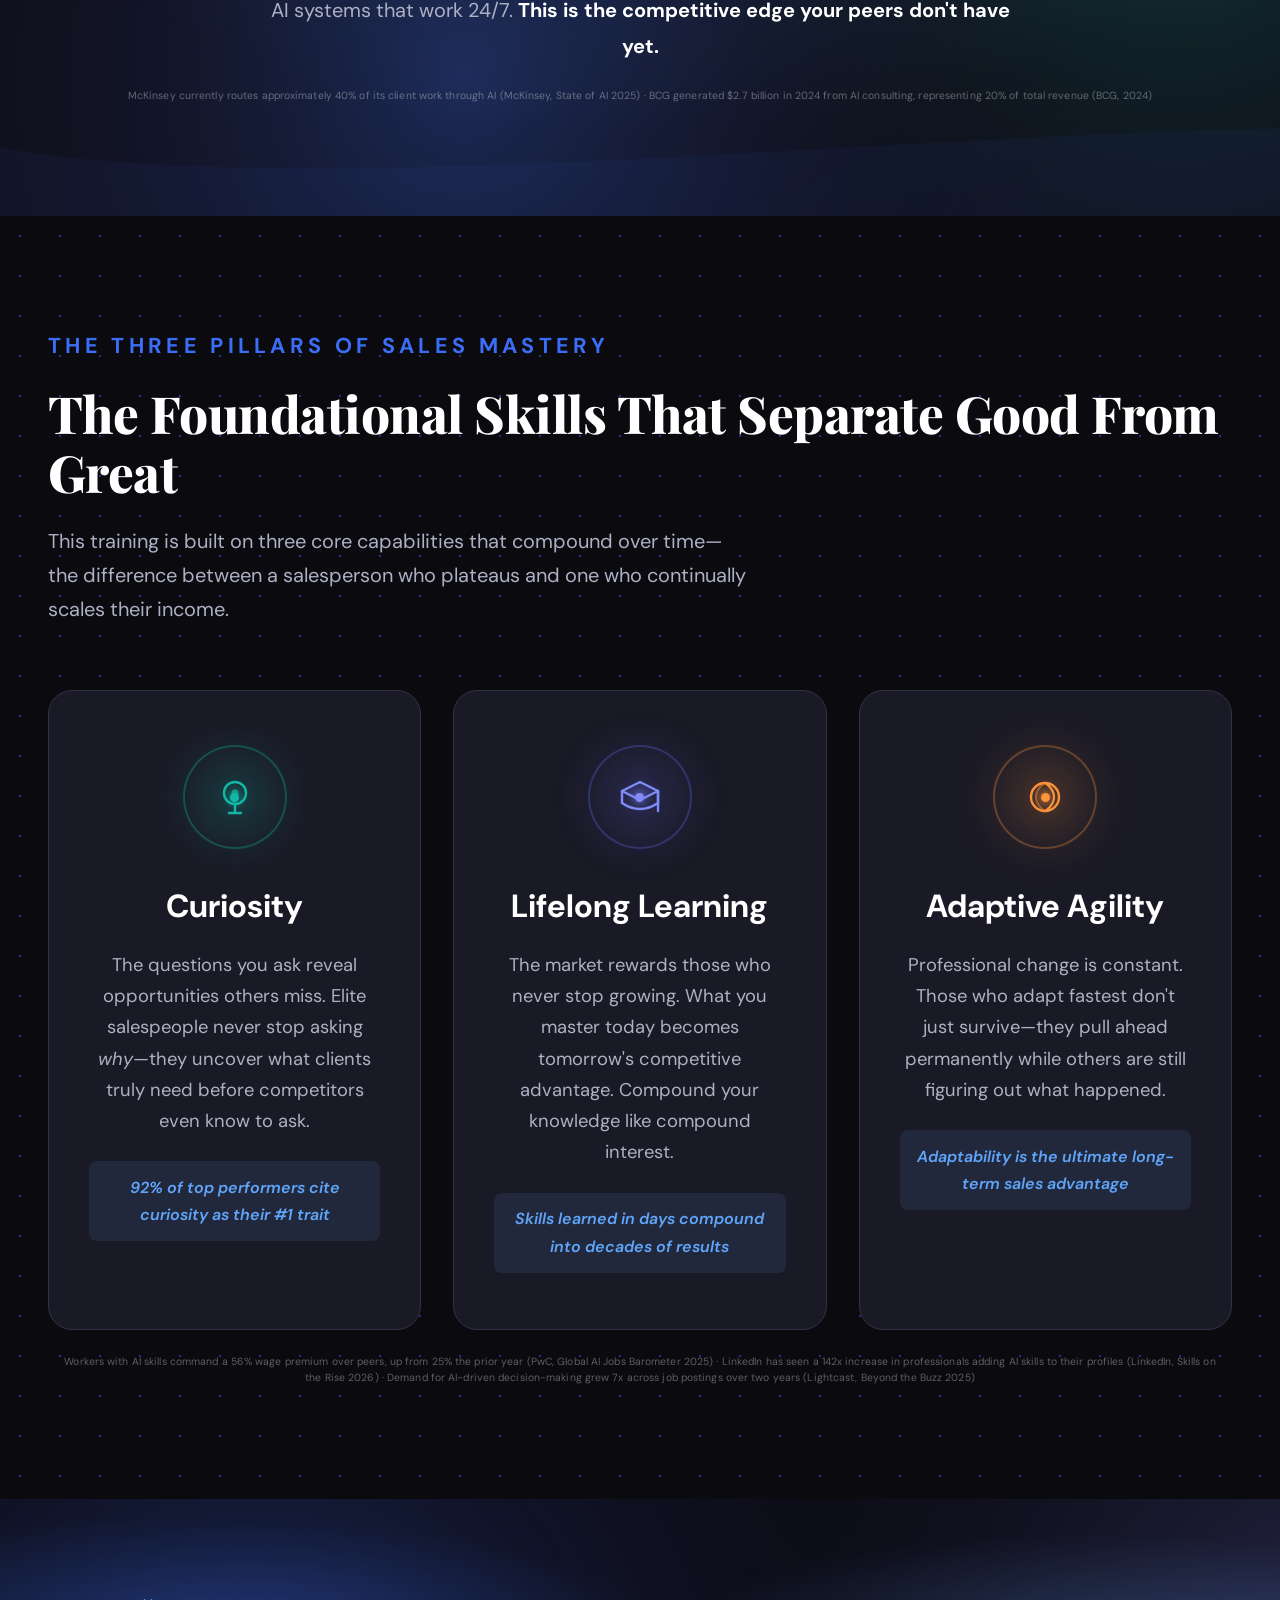
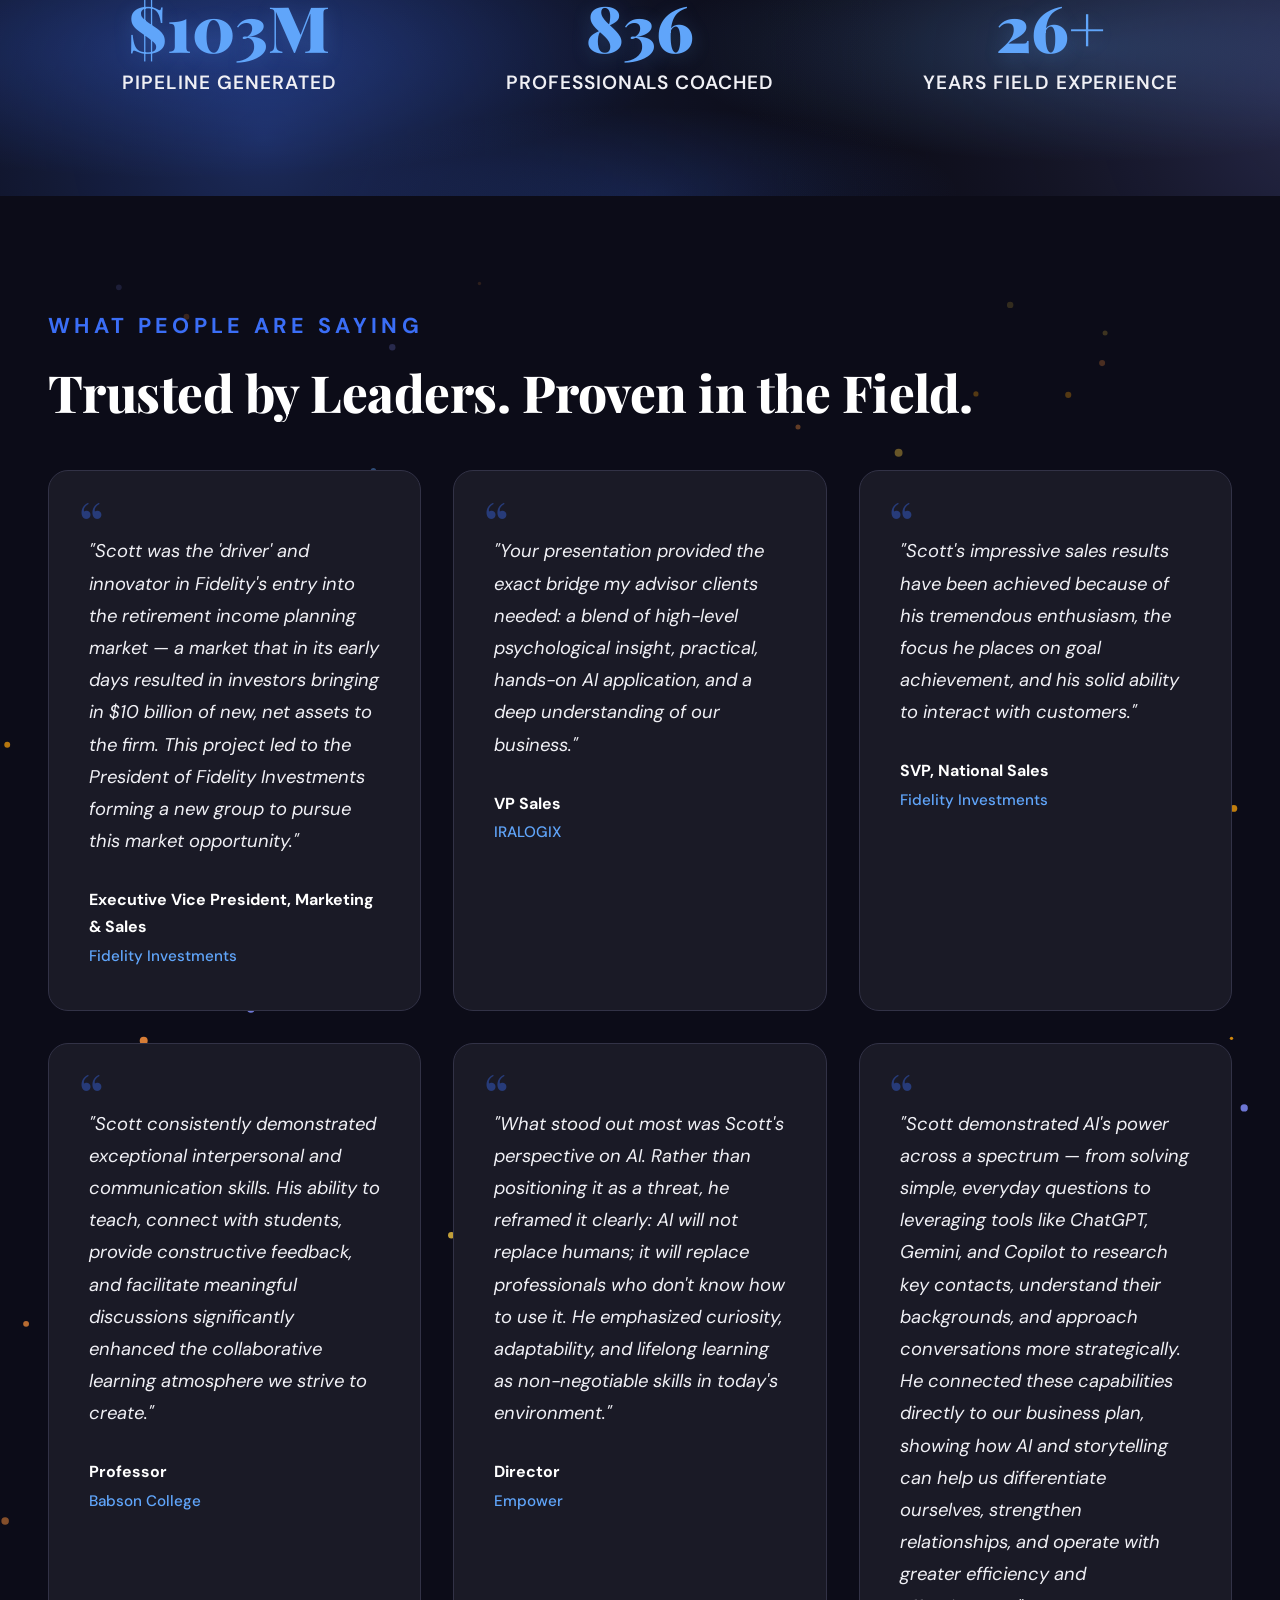
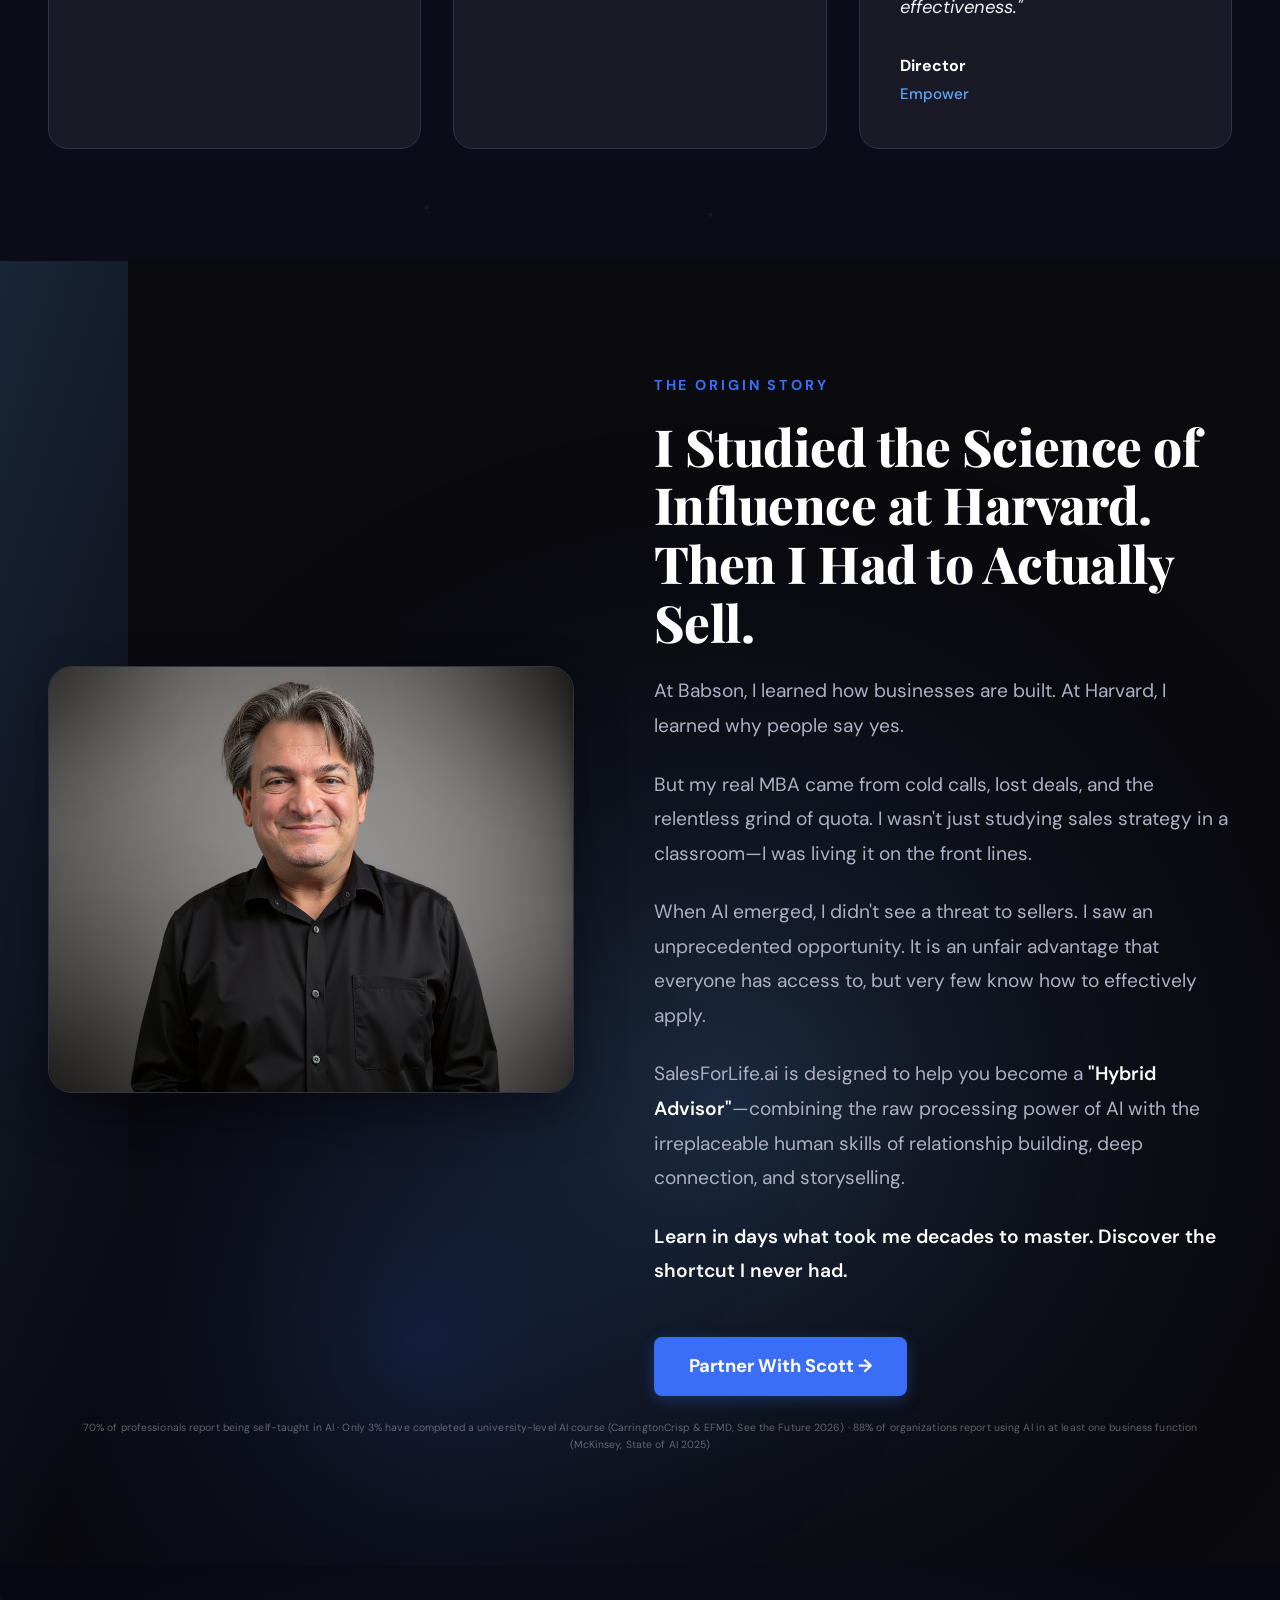
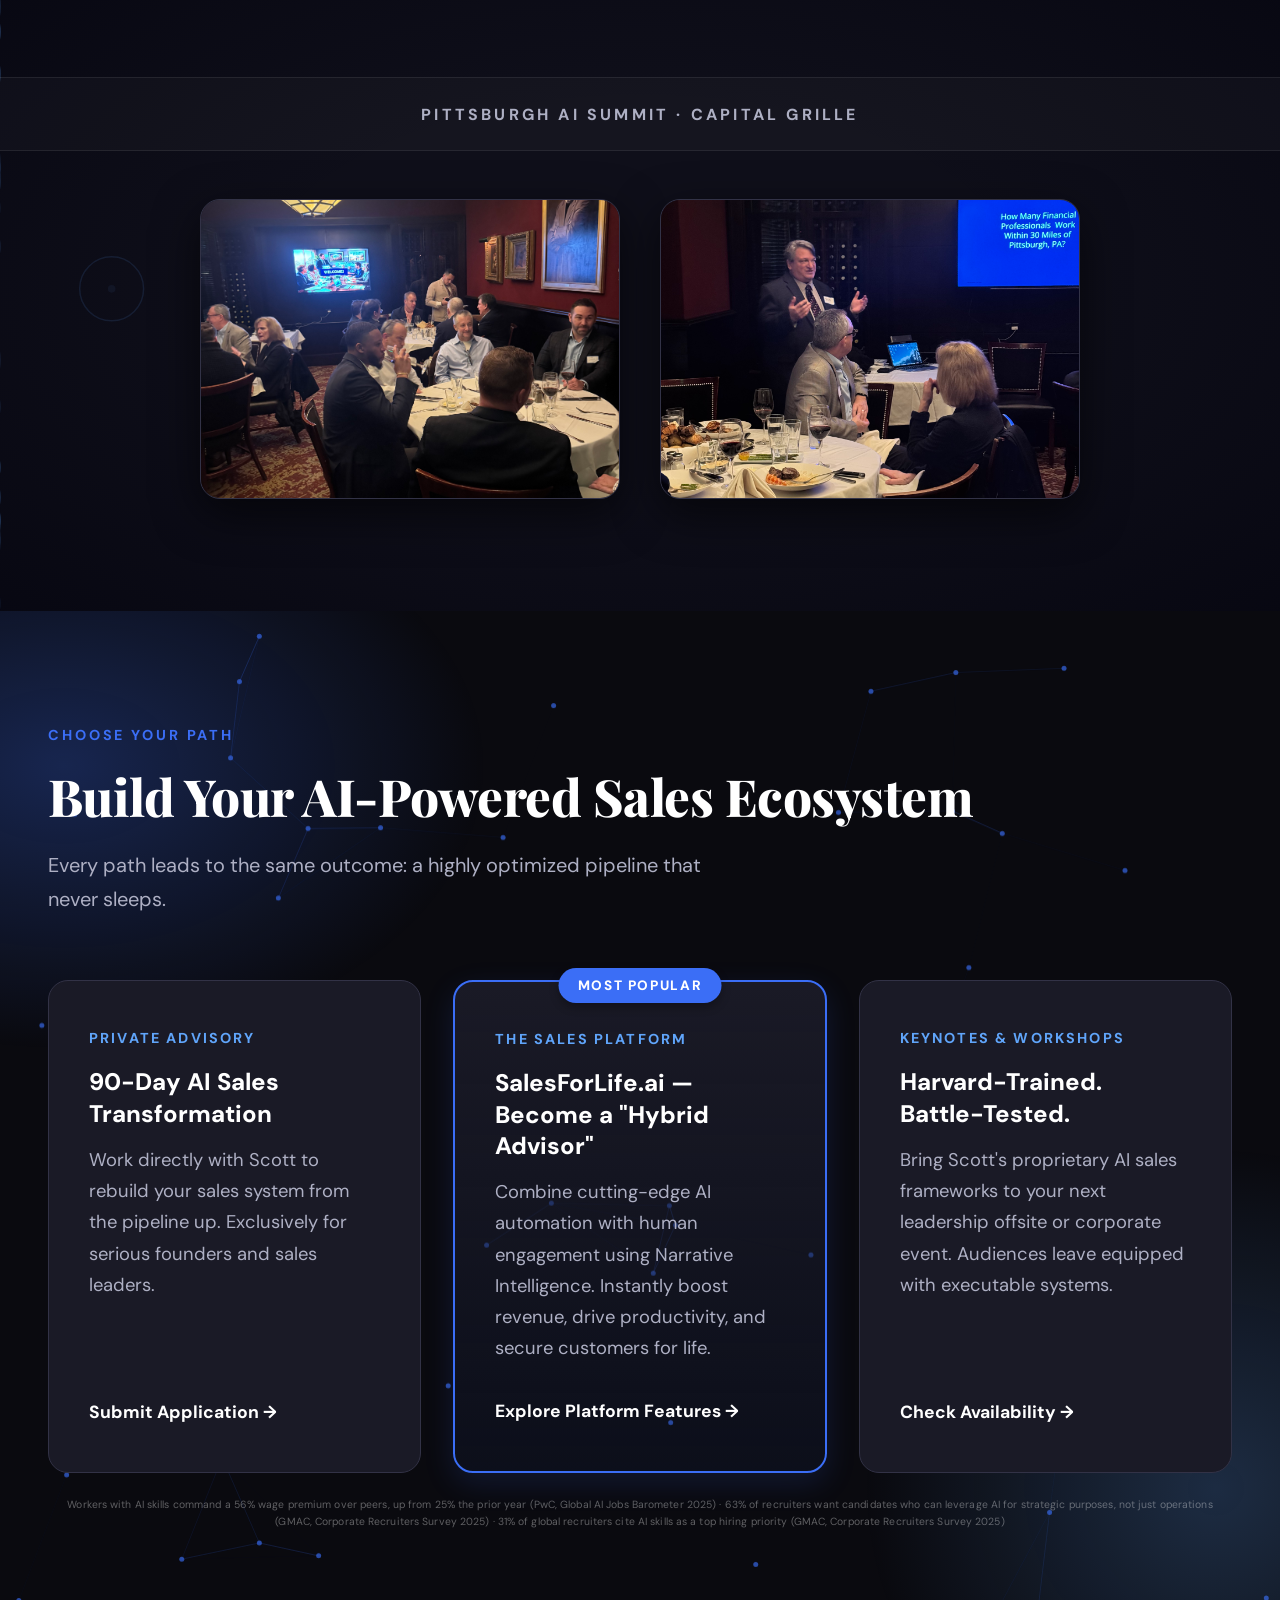
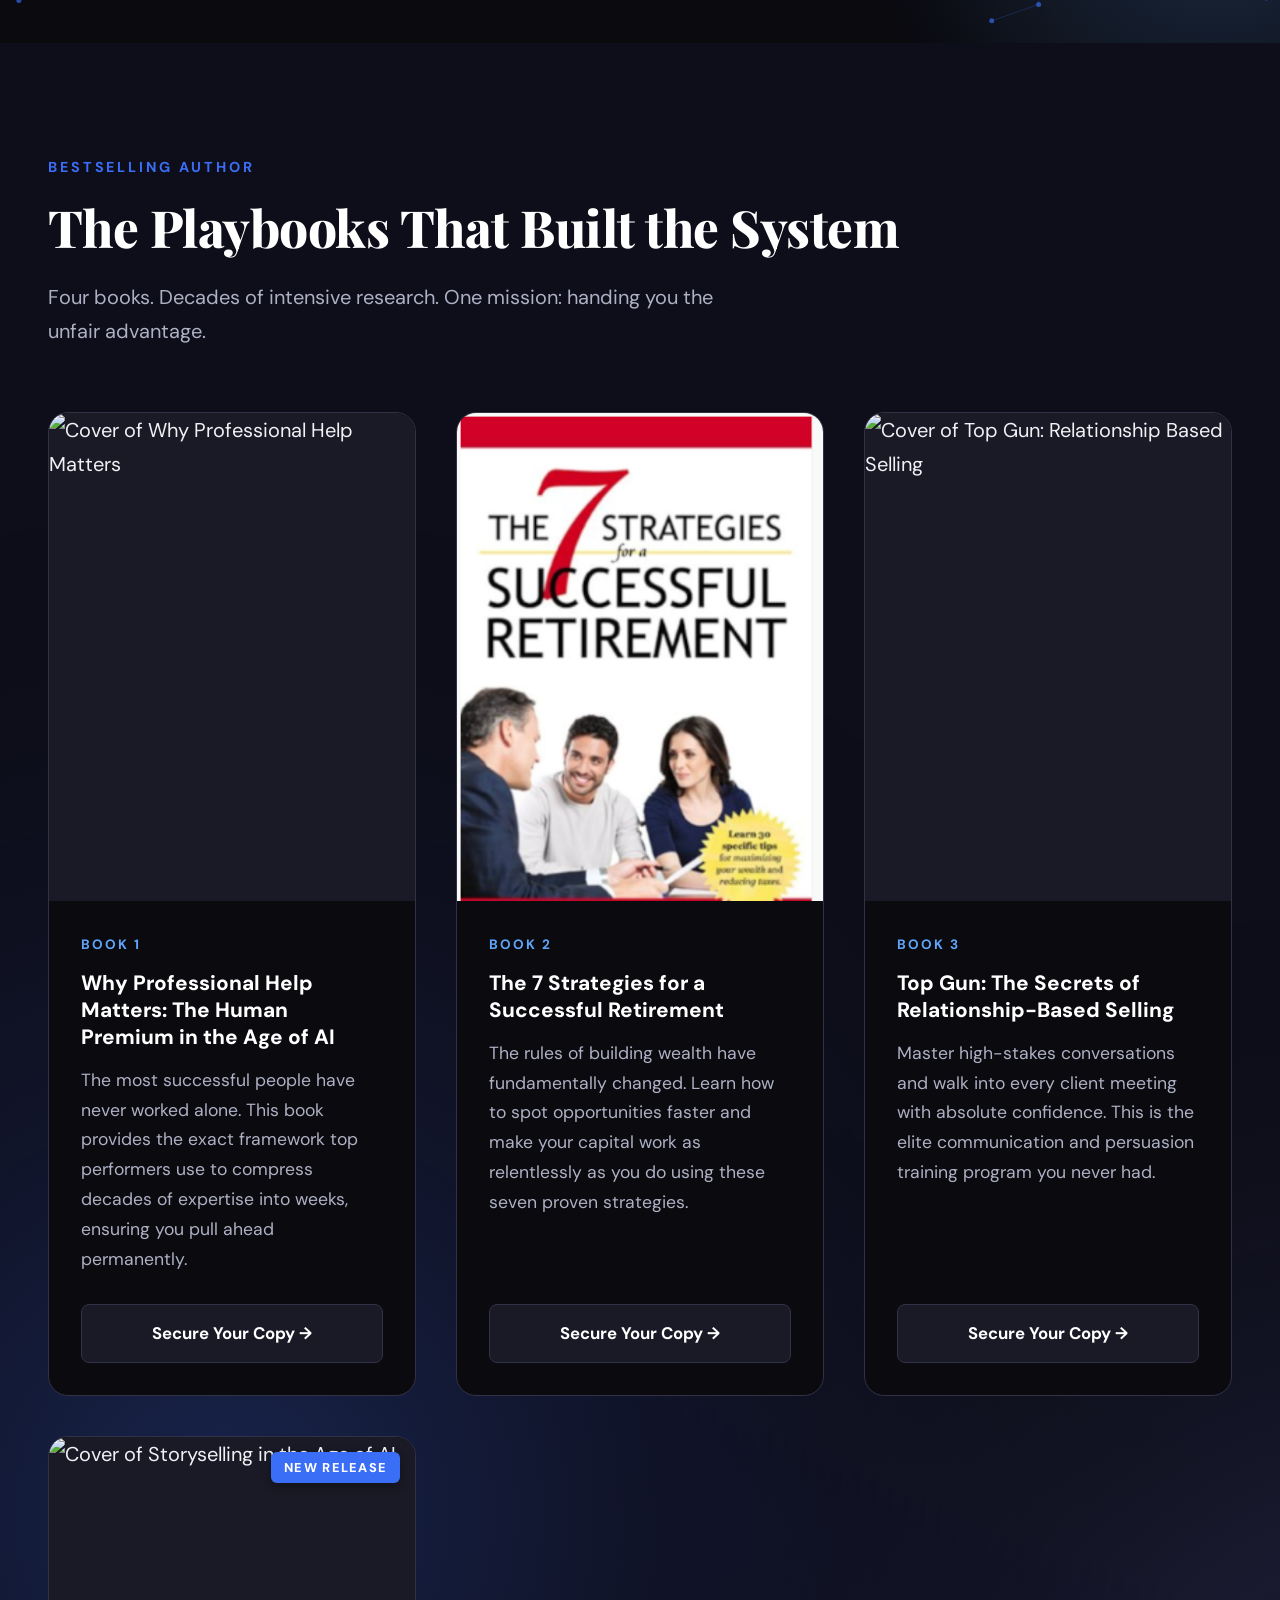
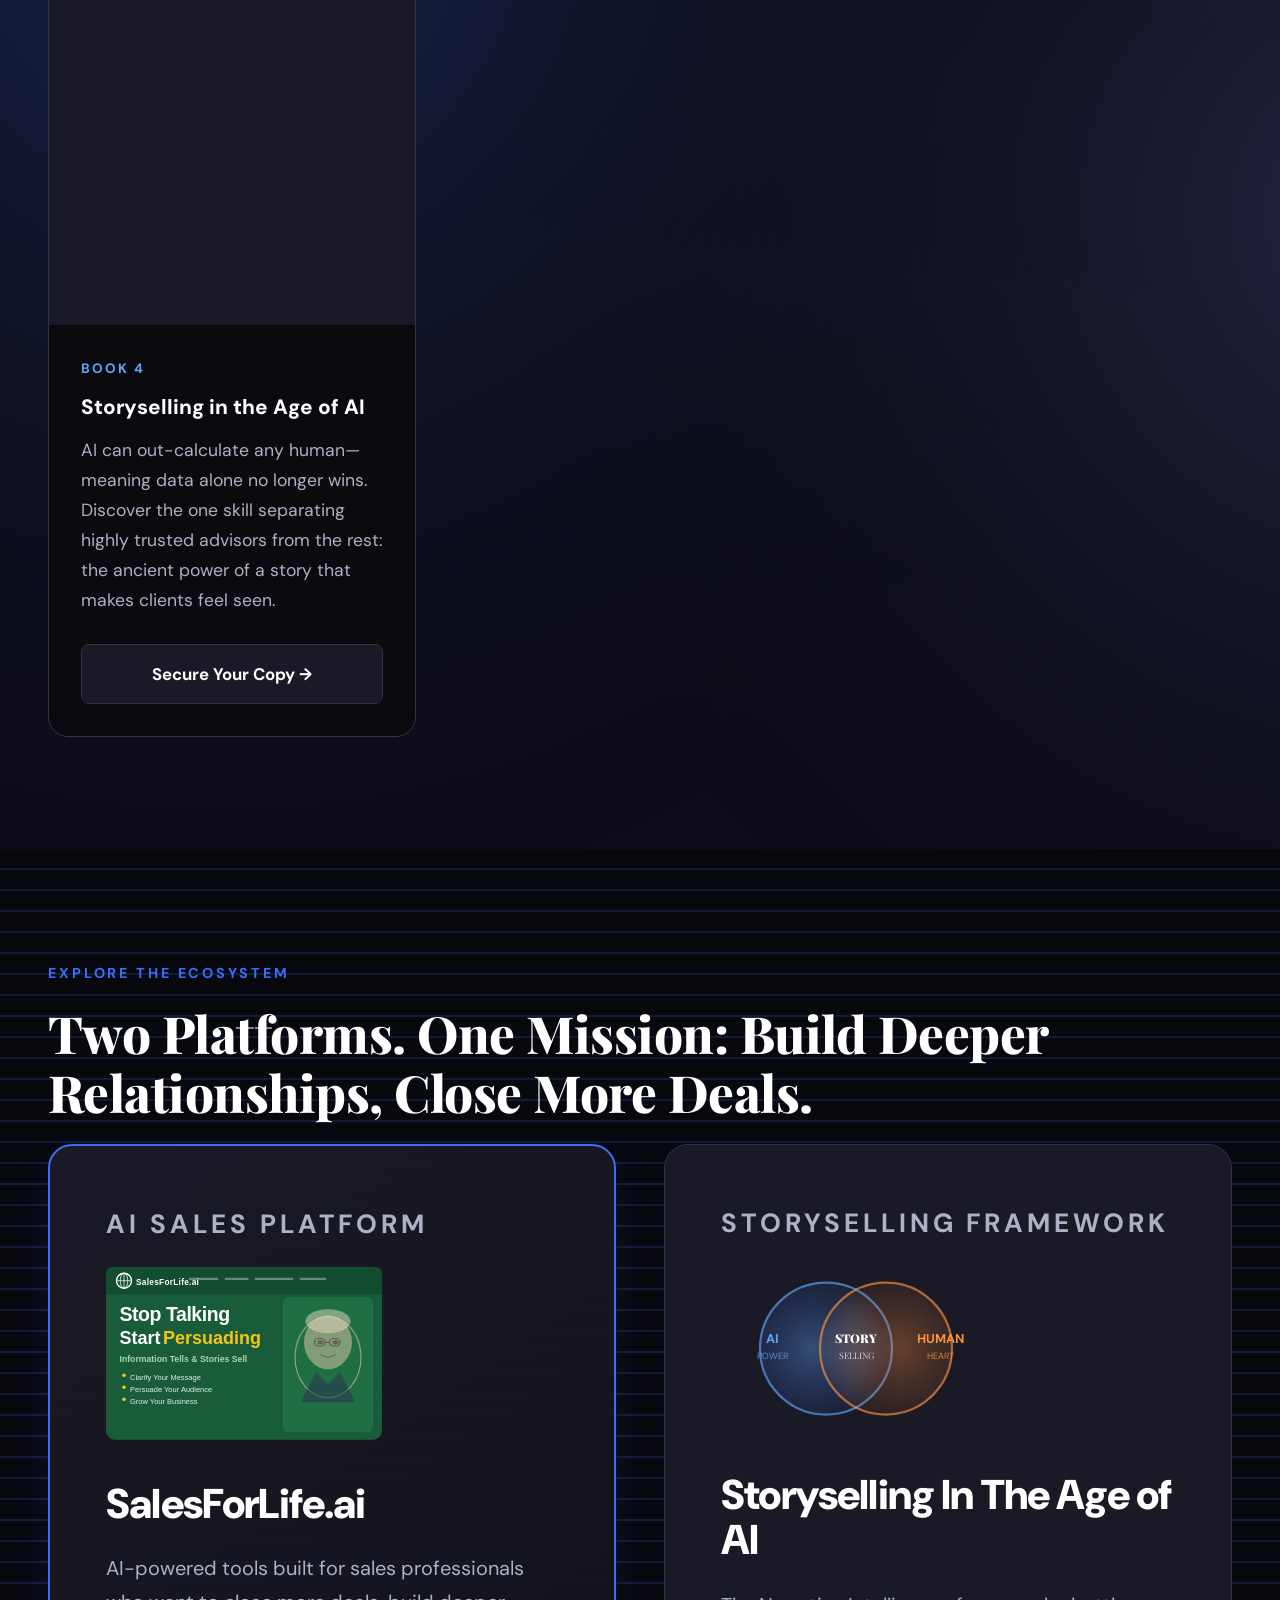
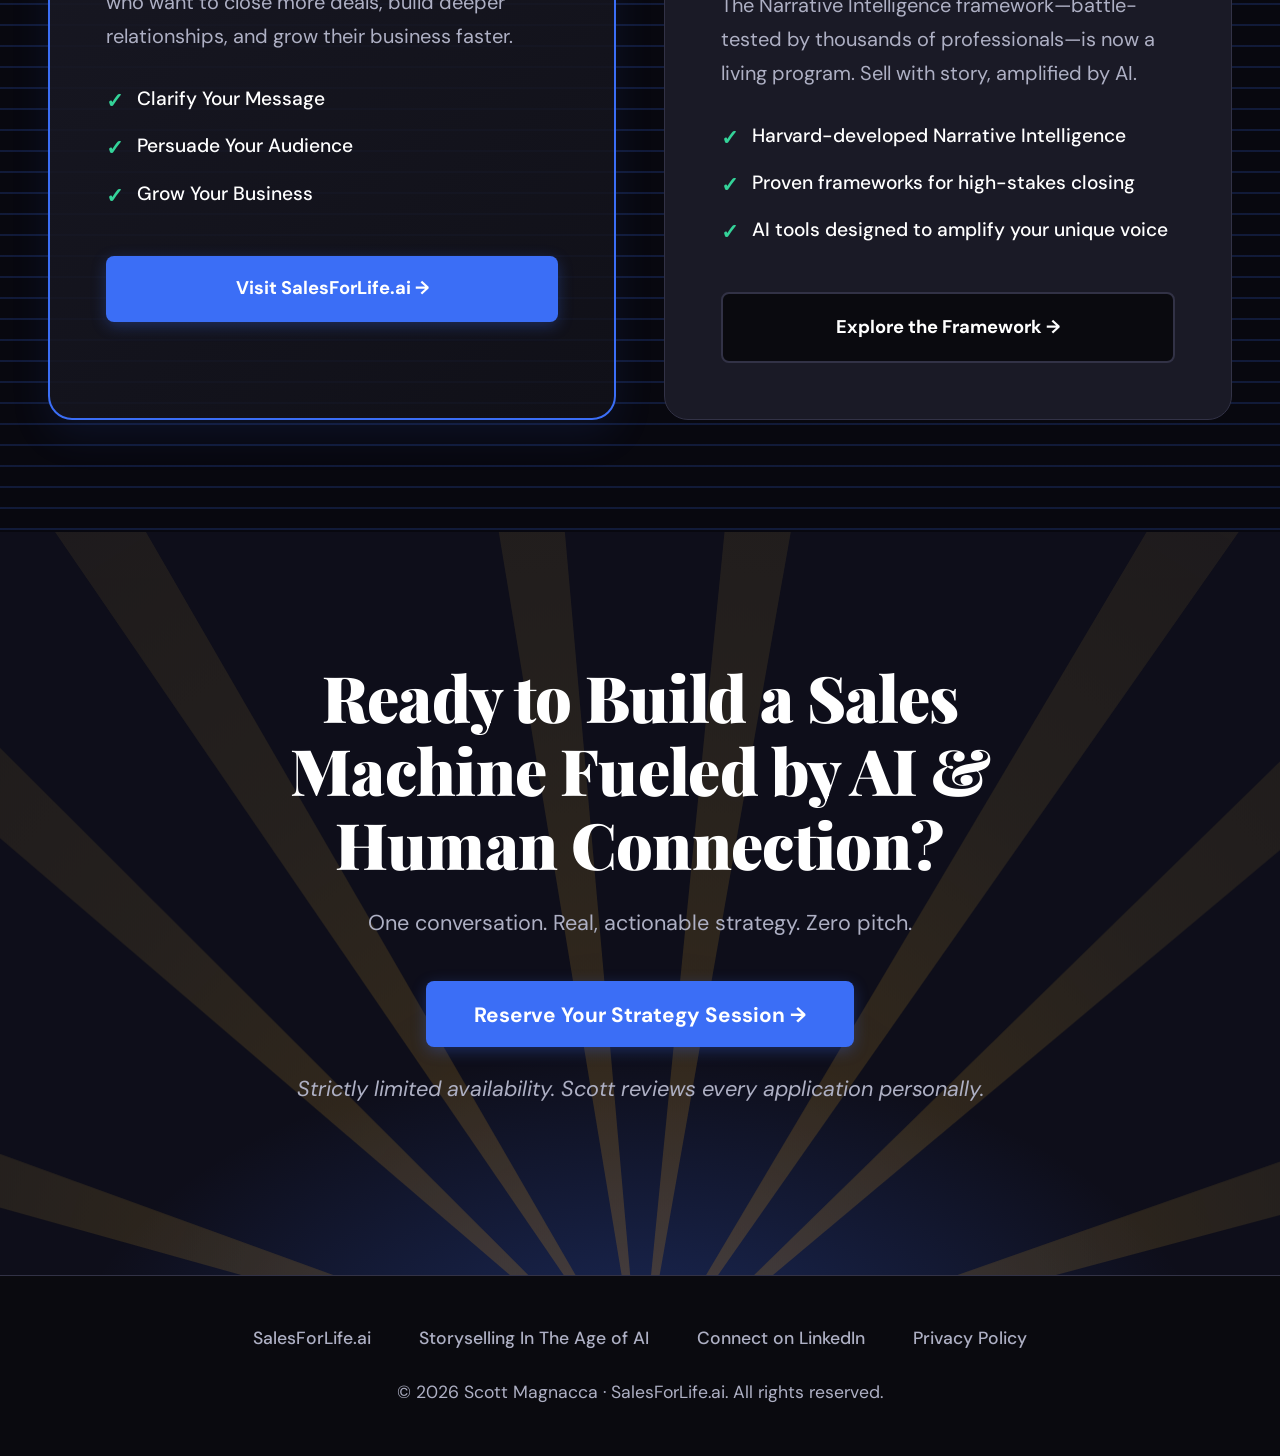
==== commit 9ee9e560: "Add sourced statistical citations to each relevant section Adds small-font footnote citations at the" ====
--- a/index.html
+++ b/index.html
@@ -541,6 +541,11 @@
     display: inline-block;
   }
 
+  /* Section citations / footnotes */
+  .section-cite { font-size: 0.65rem; color: rgba(255,255,255,0.35); text-align: center; margin-top: 1.5rem; padding: 0 1rem; line-height: 1.6; letter-spacing: 0.01em; }
+  .section-cite a { color: rgba(255,255,255,0.35); text-decoration: none; }
+  .section-cite a:hover { color: rgba(255,255,255,0.55); text-decoration: underline; }
+
   /* CTA heading: white → blue → white flash, 5s */
   @keyframes ctaHeadingPulse {
     0%   { color: #fff; text-shadow: none; }
@@ -587,6 +592,7 @@
       <img src="/Headshot 1.png" alt="Scott Magnacca - AI Sales Coach" loading="eager" onerror="this.style.display='none'"/>
     </div>
   </section>
+  <p class="section-cite">88% of organizations report using AI in at least one business function (McKinsey, State of AI 2025) · Workers with AI skills command a 56% wage premium over peers (PwC, Global AI Jobs Barometer 2025) · 66% of hiring managers will not hire candidates without AI skills (GMAC, Corporate Recruiters Survey 2025)</p>
 </div>
 
 <section class="quiz-section" id="why" aria-labelledby="quiz-heading">
@@ -695,6 +701,7 @@
       </div>
 
     </div>
+    <p class="section-cite">88% of organizations report using AI in at least one business function (McKinsey, State of AI 2025) · 31% of global recruiters now cite AI skills as a top priority, up from 26% in 2024 (GMAC, Corporate Recruiters Survey 2025) · 66% of hiring managers will not hire candidates without AI skills (GMAC, Corporate Recruiters Survey 2025)</p>
   </div>
 </section>
 
@@ -718,6 +725,7 @@
       AI hasn't made selling easier. It has made the gap between elite sales teams and average ones <strong>wider than ever.</strong><br><br>
       My Narrative Intelligence framework, developed during my master's capstone project at Harvard, has been battle-tested with thousands of professionals. It is now encoded into my latest book, <em>Storyselling in the Age of AI</em>, and deployed in AI systems that work 24/7. <strong>This is the competitive edge your peers don't have yet.</strong>
     </p>
+    <p class="section-cite">McKinsey currently routes approximately 40% of its client work through AI (McKinsey, State of AI 2025) · BCG generated $2.7 billion in 2024 from AI consulting, representing 20% of total revenue (BCG, 2024)</p>
   </div>
   <svg class="quote-wave-bottom" viewBox="0 0 1440 120" preserveAspectRatio="none" xmlns="http://www.w3.org/2000/svg" aria-hidden="true"><path fill="rgba(59,110,246,0.06)" d="M0,60 C360,120 1080,0 1440,60 L1440,120 L0,120 Z"/></svg>
 </section>
@@ -771,6 +779,7 @@
       </div>
 
     </div>
+    <p class="section-cite">Workers with AI skills command a 56% wage premium over peers, up from 25% the prior year (PwC, Global AI Jobs Barometer 2025) · LinkedIn has seen a 142x increase in professionals adding AI skills to their profiles (LinkedIn, Skills on the Rise 2026) · Demand for AI-driven decision-making grew 7x across job postings over two years (Lightcast, Beyond the Buzz 2025)</p>
   </div>
 </section>
 
@@ -879,6 +888,7 @@
         </div>
       </div>
     </div>
+    <p class="section-cite">70% of professionals report being self-taught in AI · Only 3% have completed a university-level AI course (CarringtonCrisp &amp; EFMD, See the Future 2026) · 88% of organizations report using AI in at least one business function (McKinsey, State of AI 2025)</p>
   </div>
 </section>
 
@@ -926,6 +936,7 @@
       </div>
       
     </div>
+    <p class="section-cite">Workers with AI skills command a 56% wage premium over peers, up from 25% the prior year (PwC, Global AI Jobs Barometer 2025) · 63% of recruiters want candidates who can leverage AI for strategic purposes, not just operations (GMAC, Corporate Recruiters Survey 2025) · 31% of global recruiters cite AI skills as a top hiring priority (GMAC, Corporate Recruiters Survey 2025)</p>
   </div>
 </section>
 
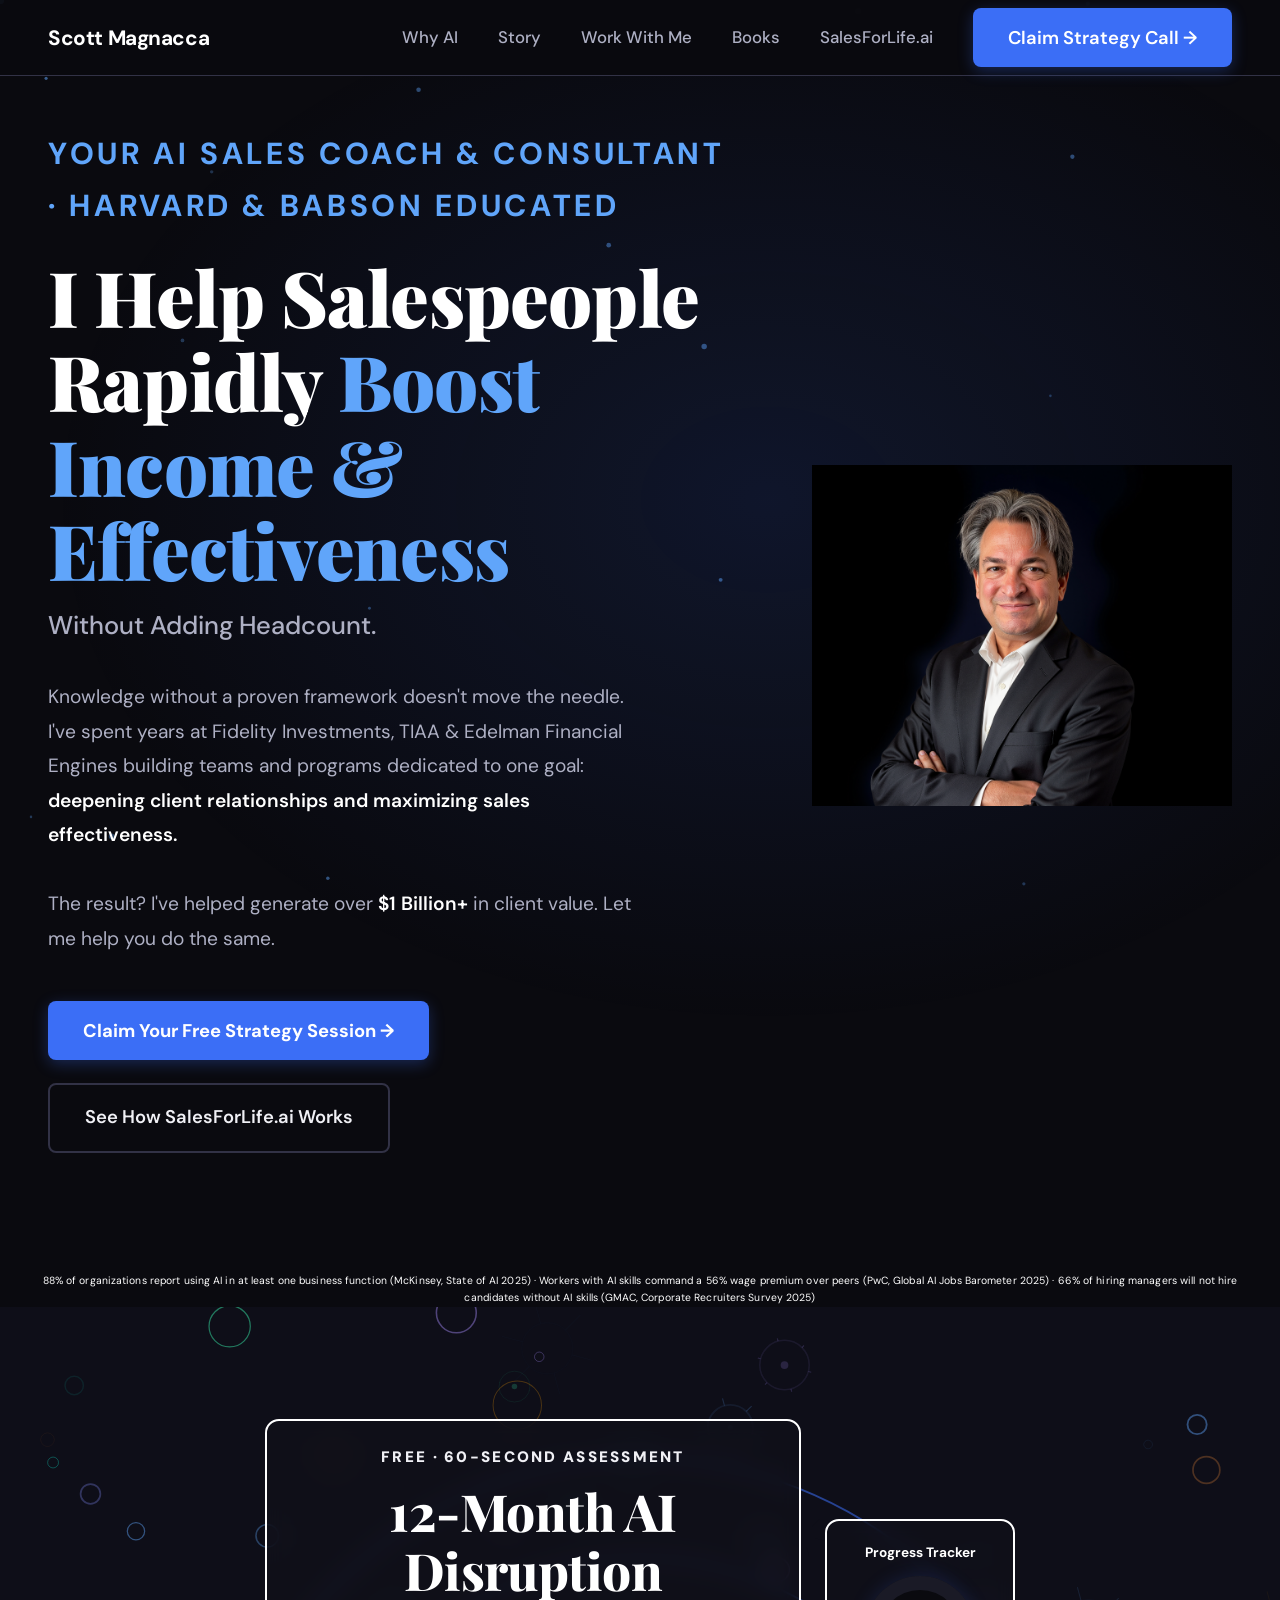
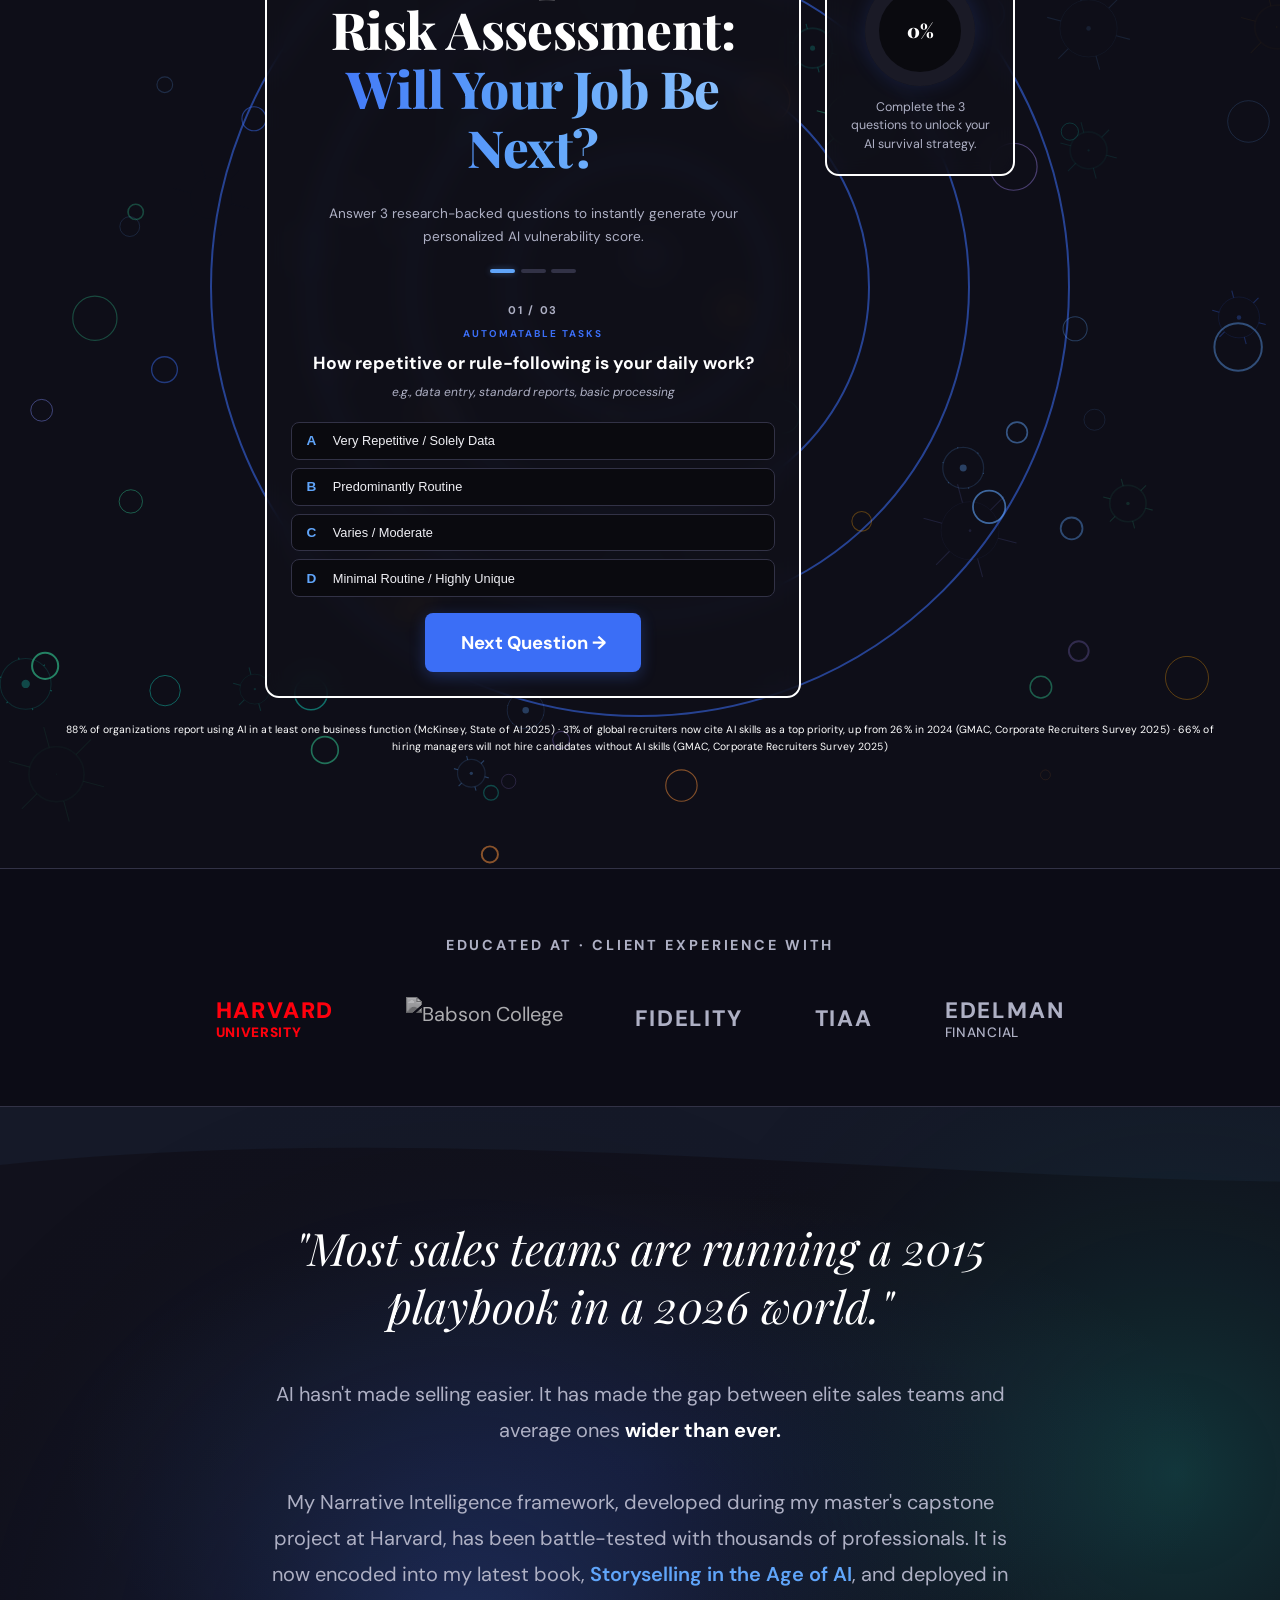
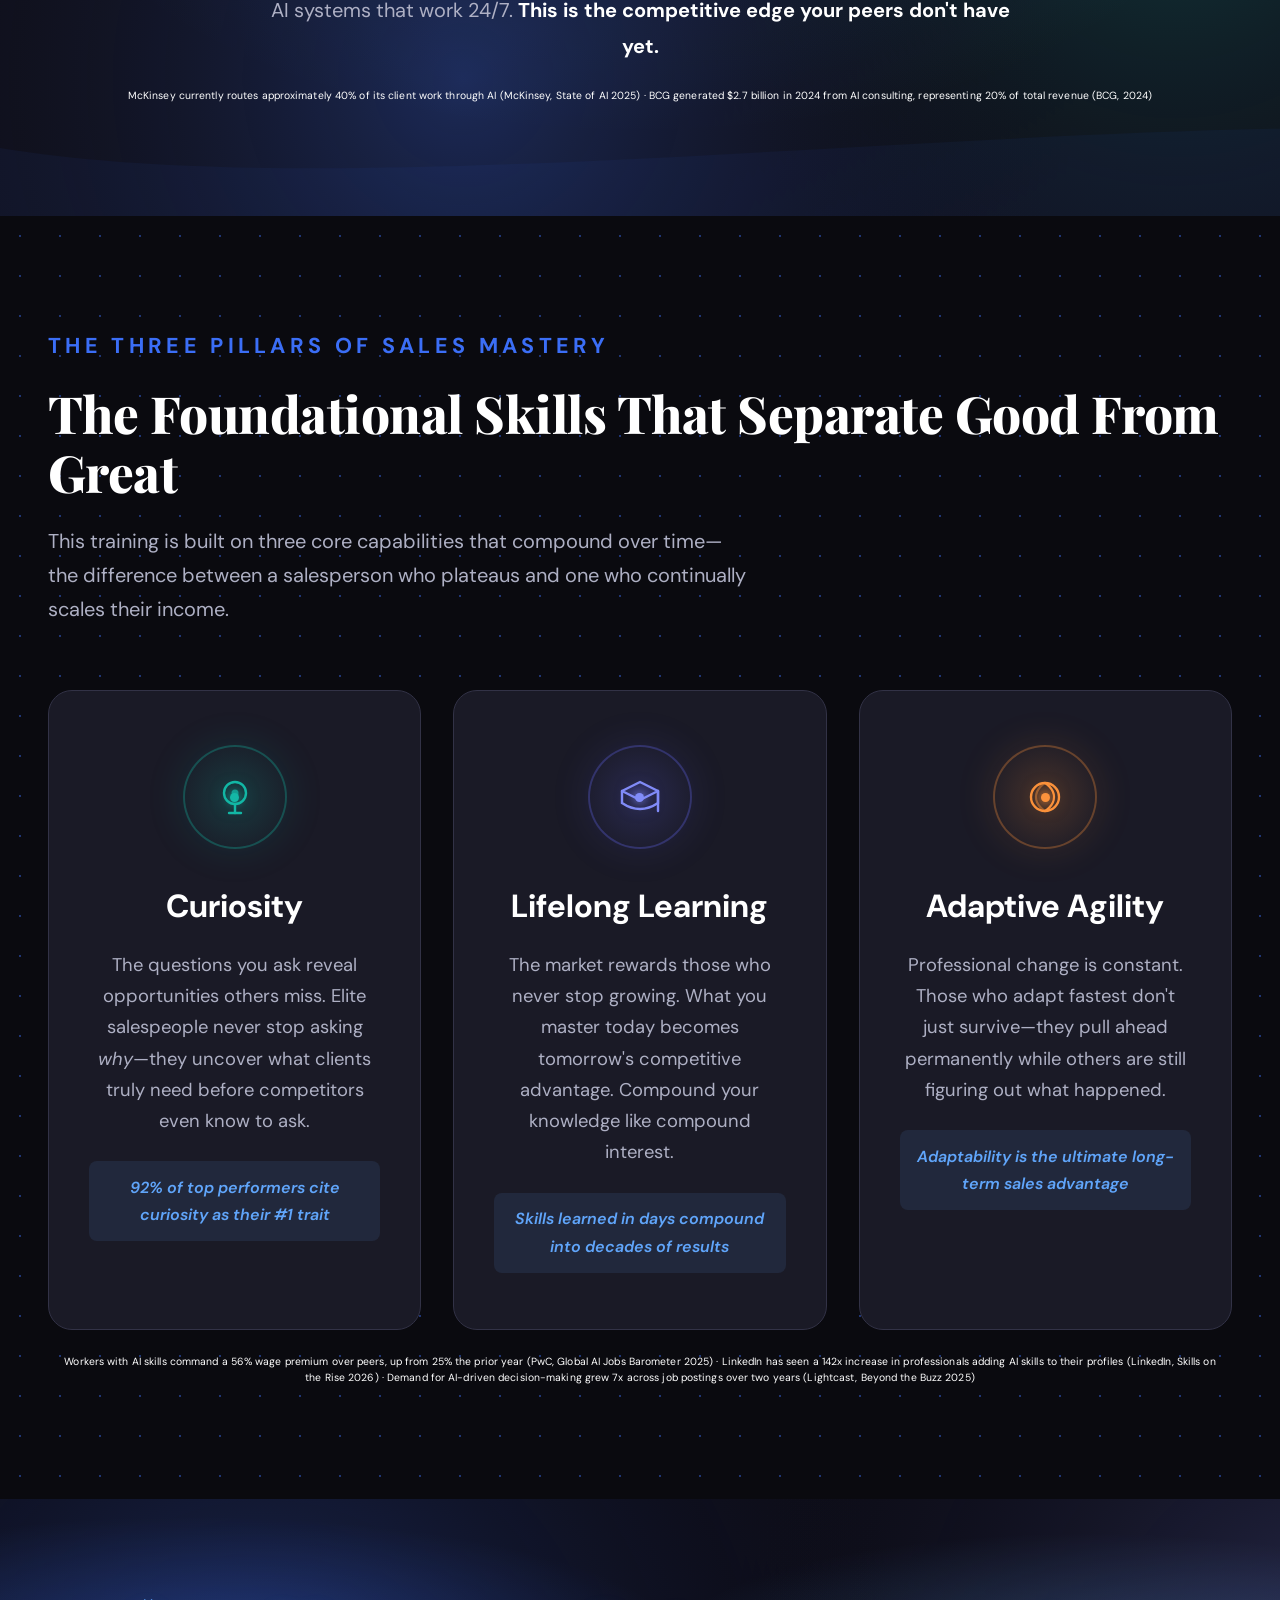
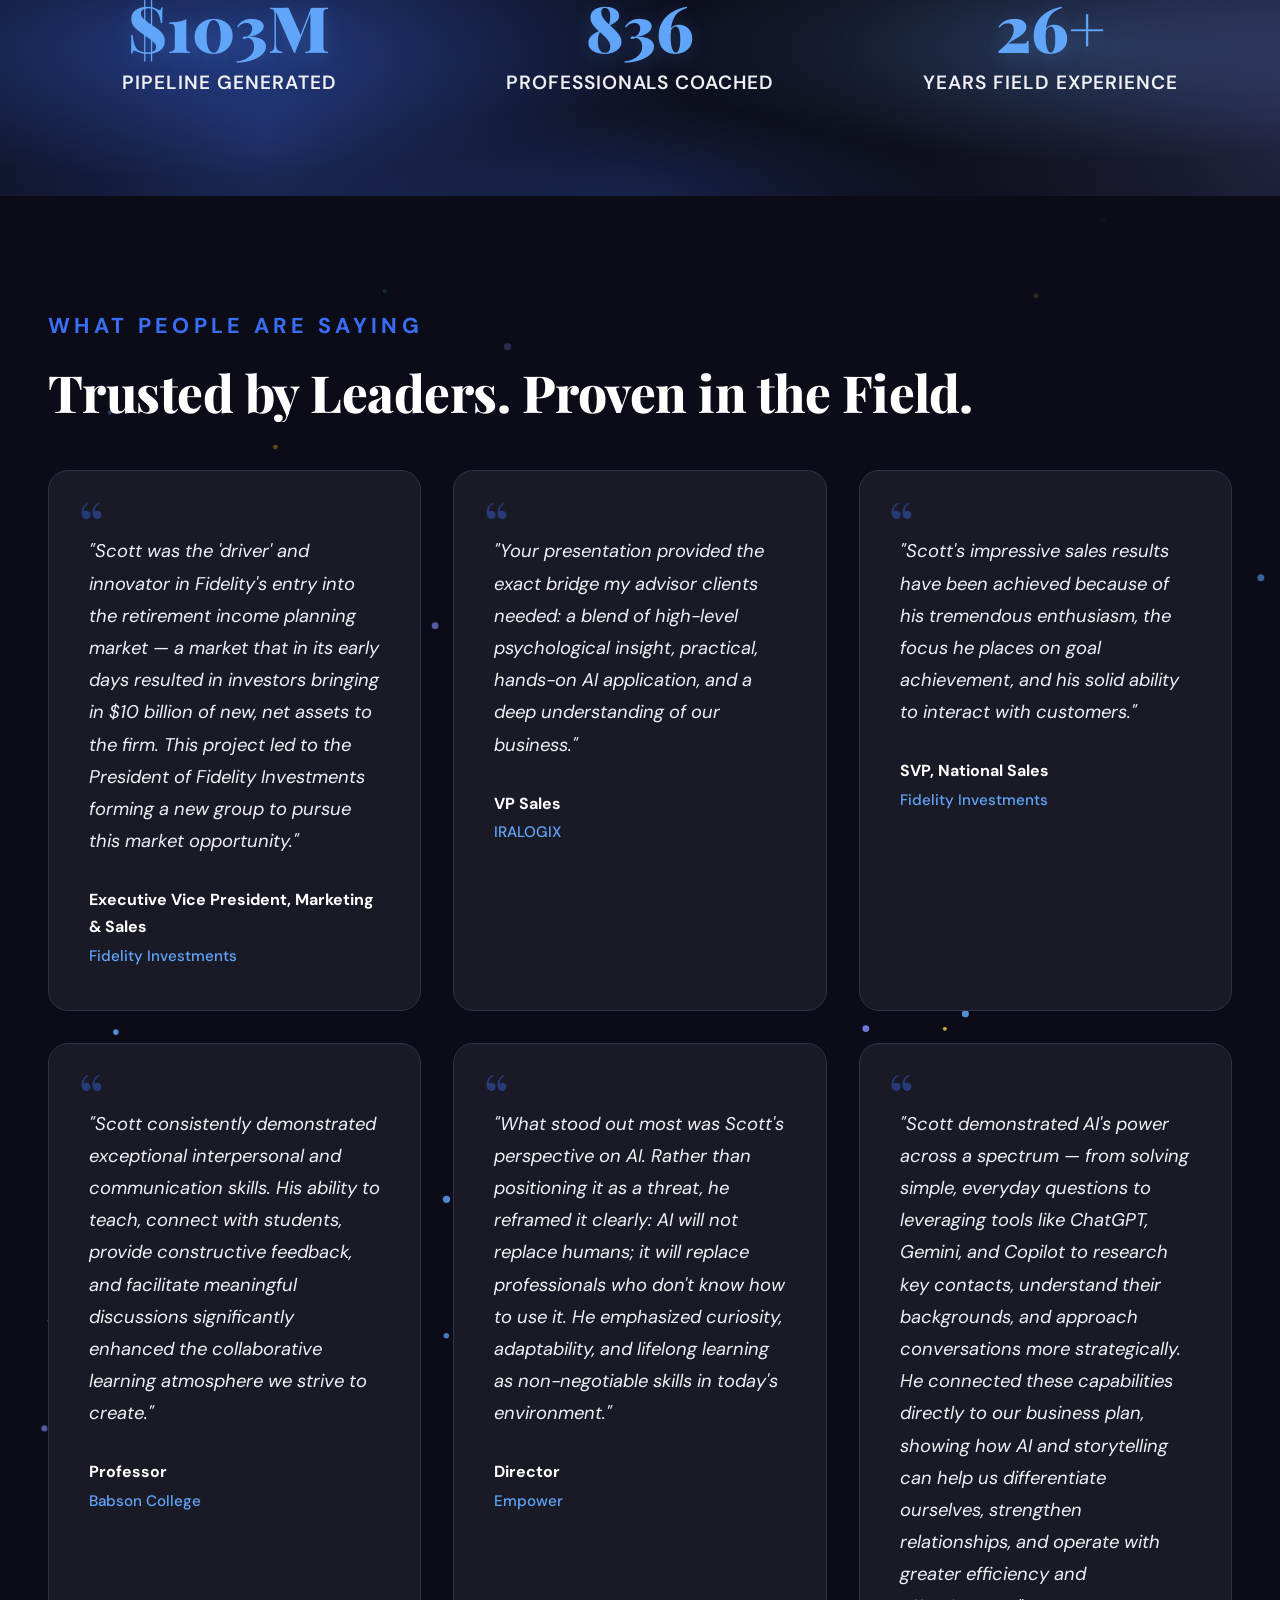
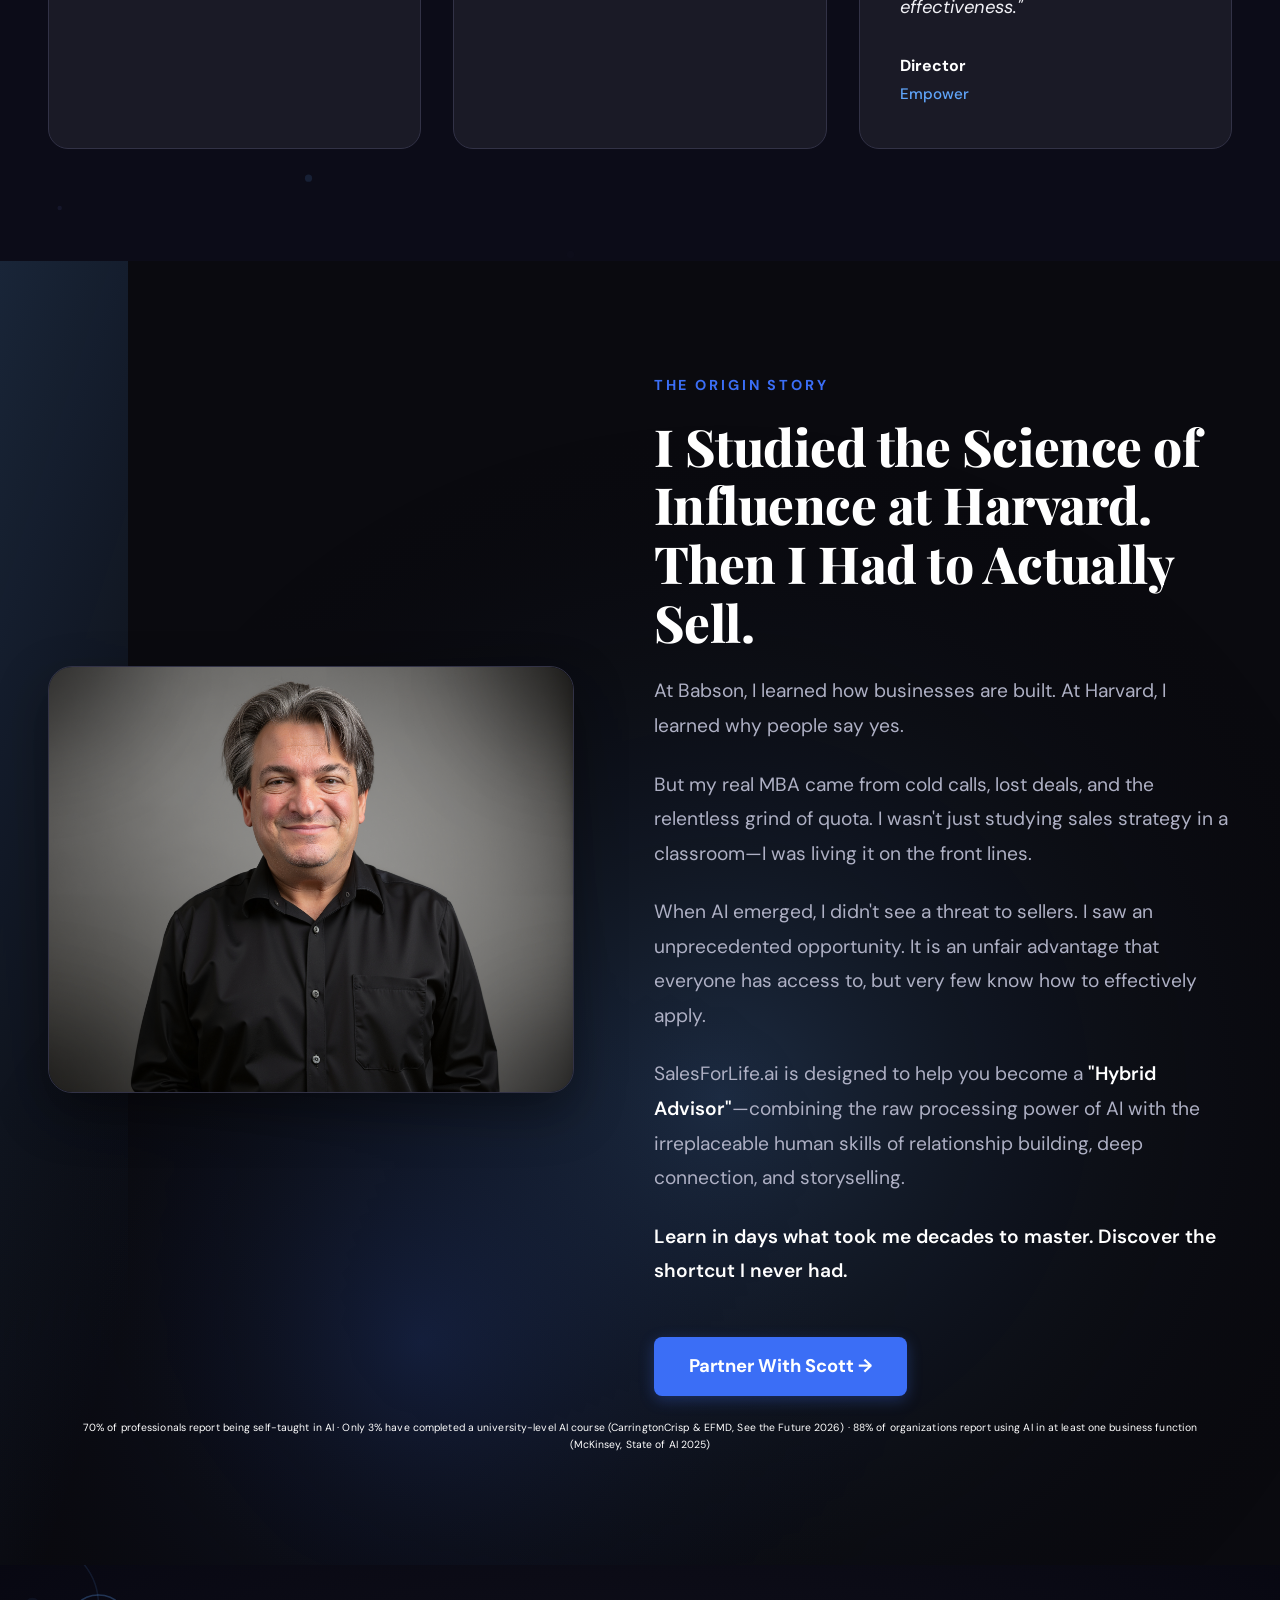
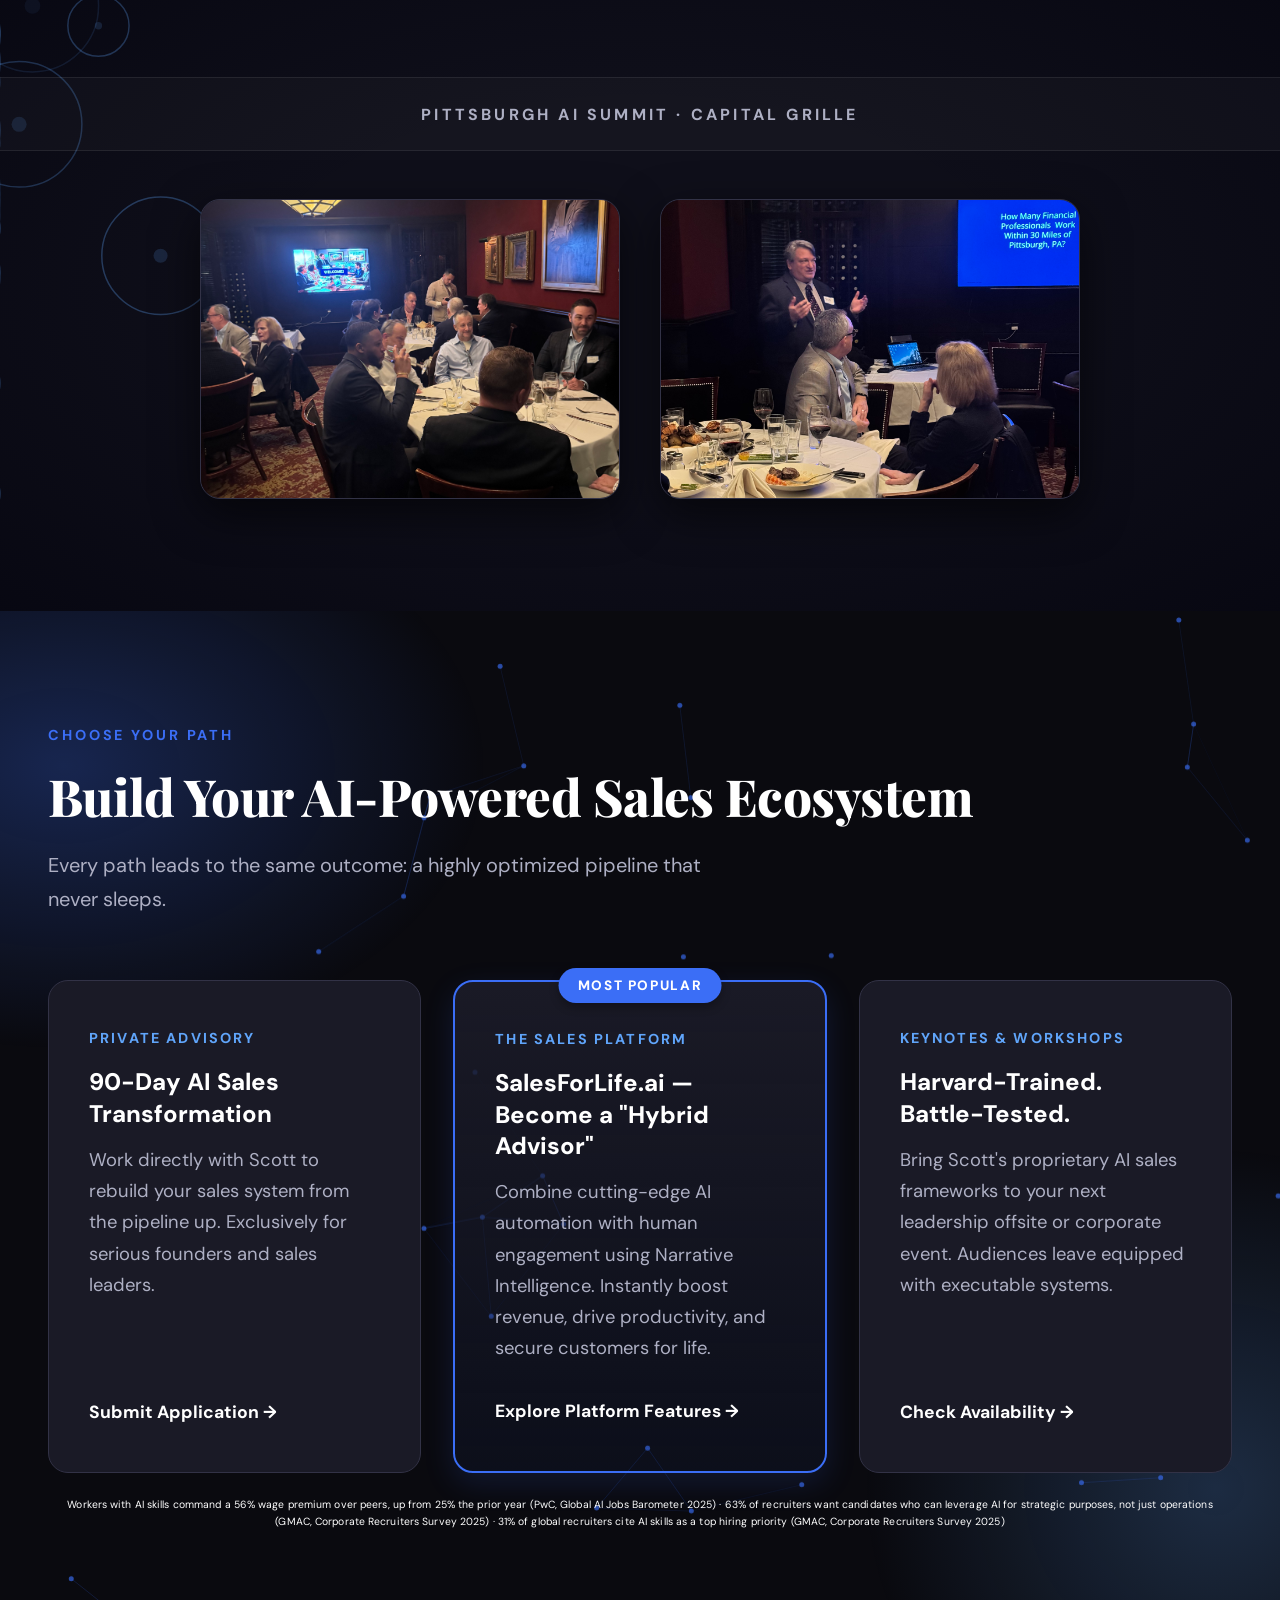
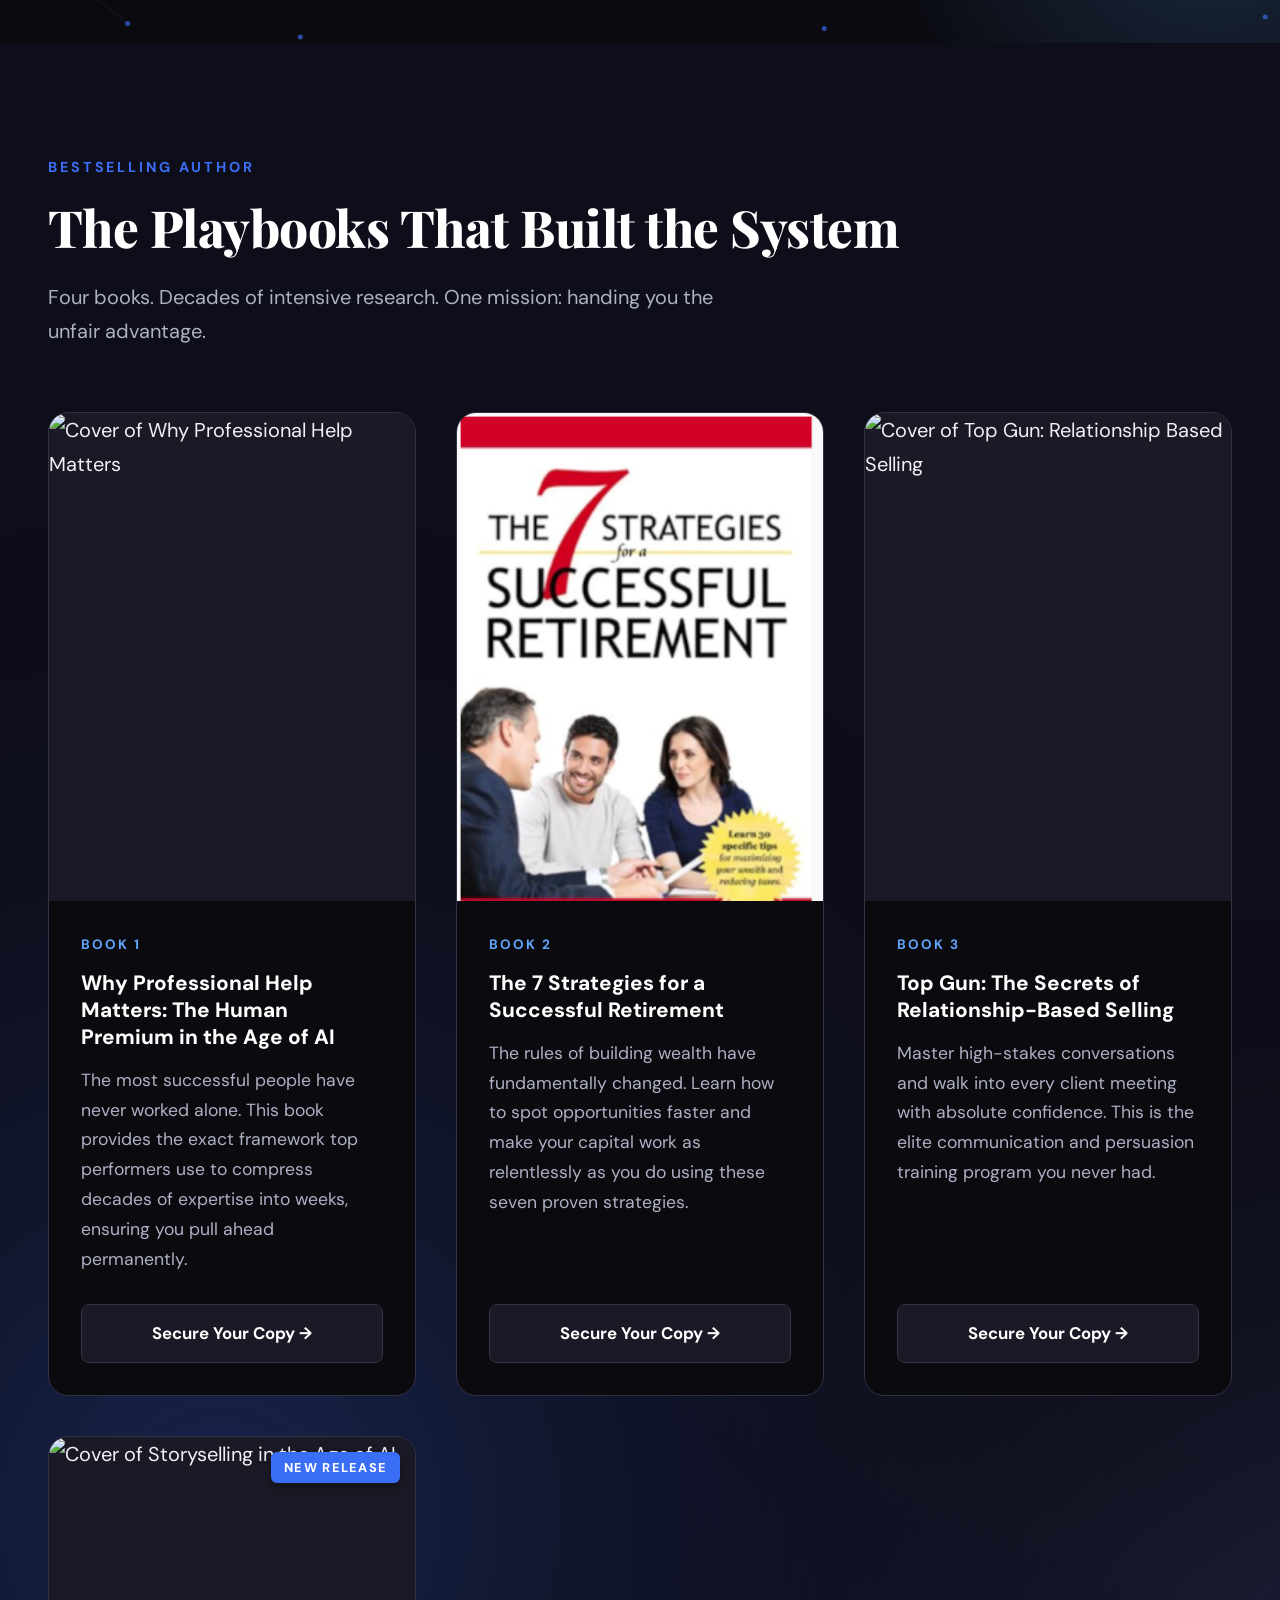
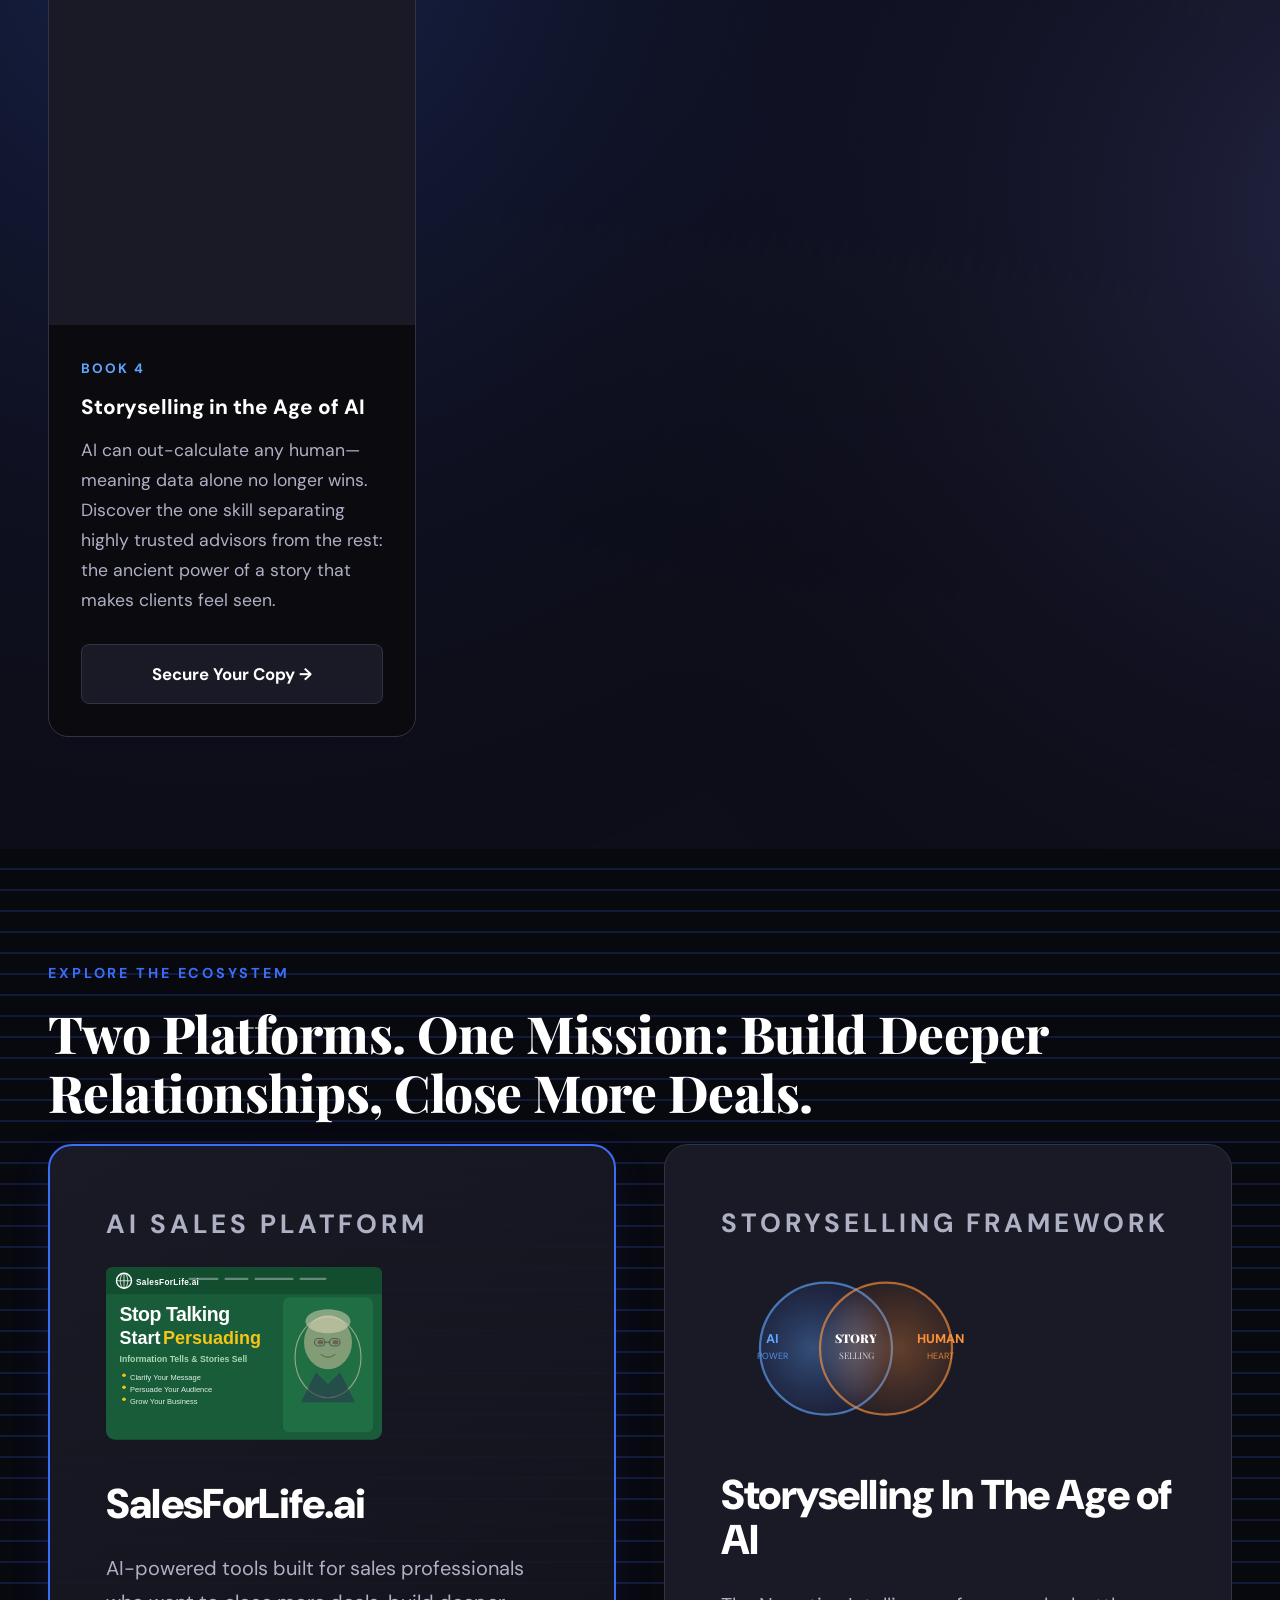
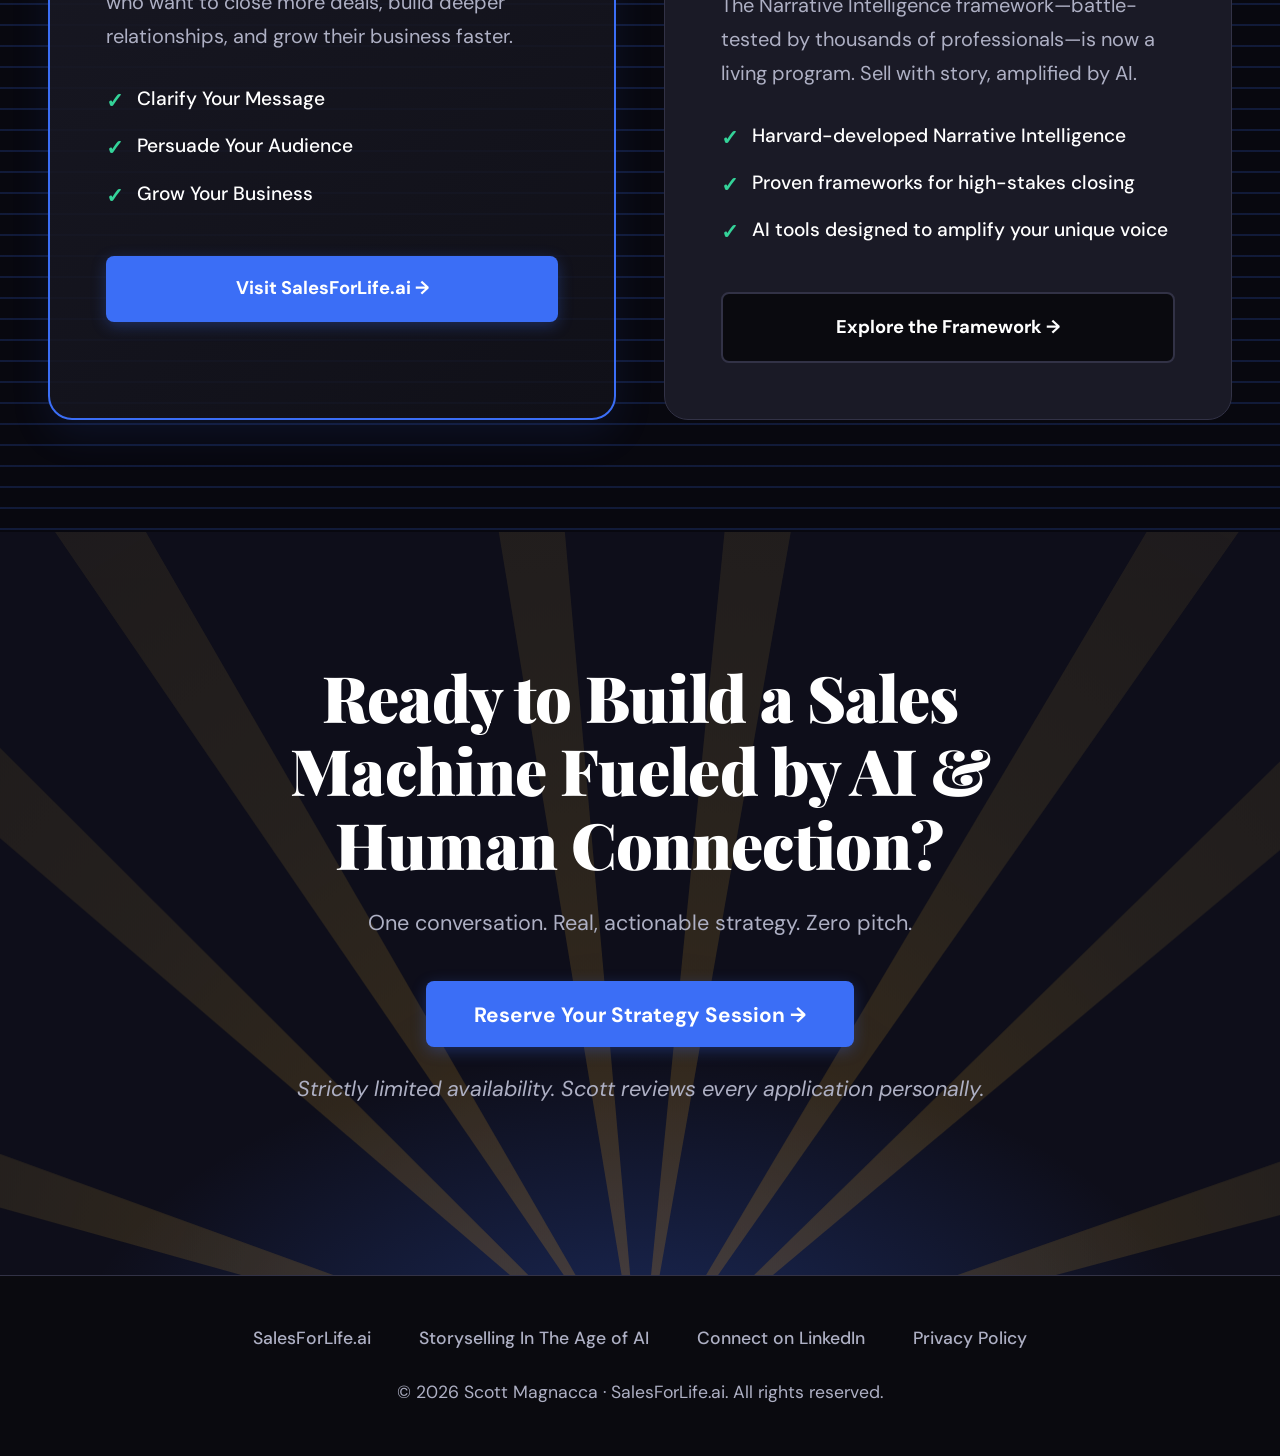
==== commit 9fc693c3: "Change section citation text color to solid white https://claude.ai/code/session_015Zn2vHDtD5FuXLYqc" ====
--- a/index.html
+++ b/index.html
@@ -542,9 +542,9 @@
   }
 
   /* Section citations / footnotes */
-  .section-cite { font-size: 0.65rem; color: rgba(255,255,255,0.35); text-align: center; margin-top: 1.5rem; padding: 0 1rem; line-height: 1.6; letter-spacing: 0.01em; }
-  .section-cite a { color: rgba(255,255,255,0.35); text-decoration: none; }
-  .section-cite a:hover { color: rgba(255,255,255,0.55); text-decoration: underline; }
+  .section-cite { font-size: 0.65rem; color: #fff; text-align: center; margin-top: 1.5rem; padding: 0 1rem; line-height: 1.6; letter-spacing: 0.01em; }
+  .section-cite a { color: #fff; text-decoration: none; }
+  .section-cite a:hover { color: #fff; text-decoration: underline; }
 
   /* CTA heading: white → blue → white flash, 5s */
   @keyframes ctaHeadingPulse {
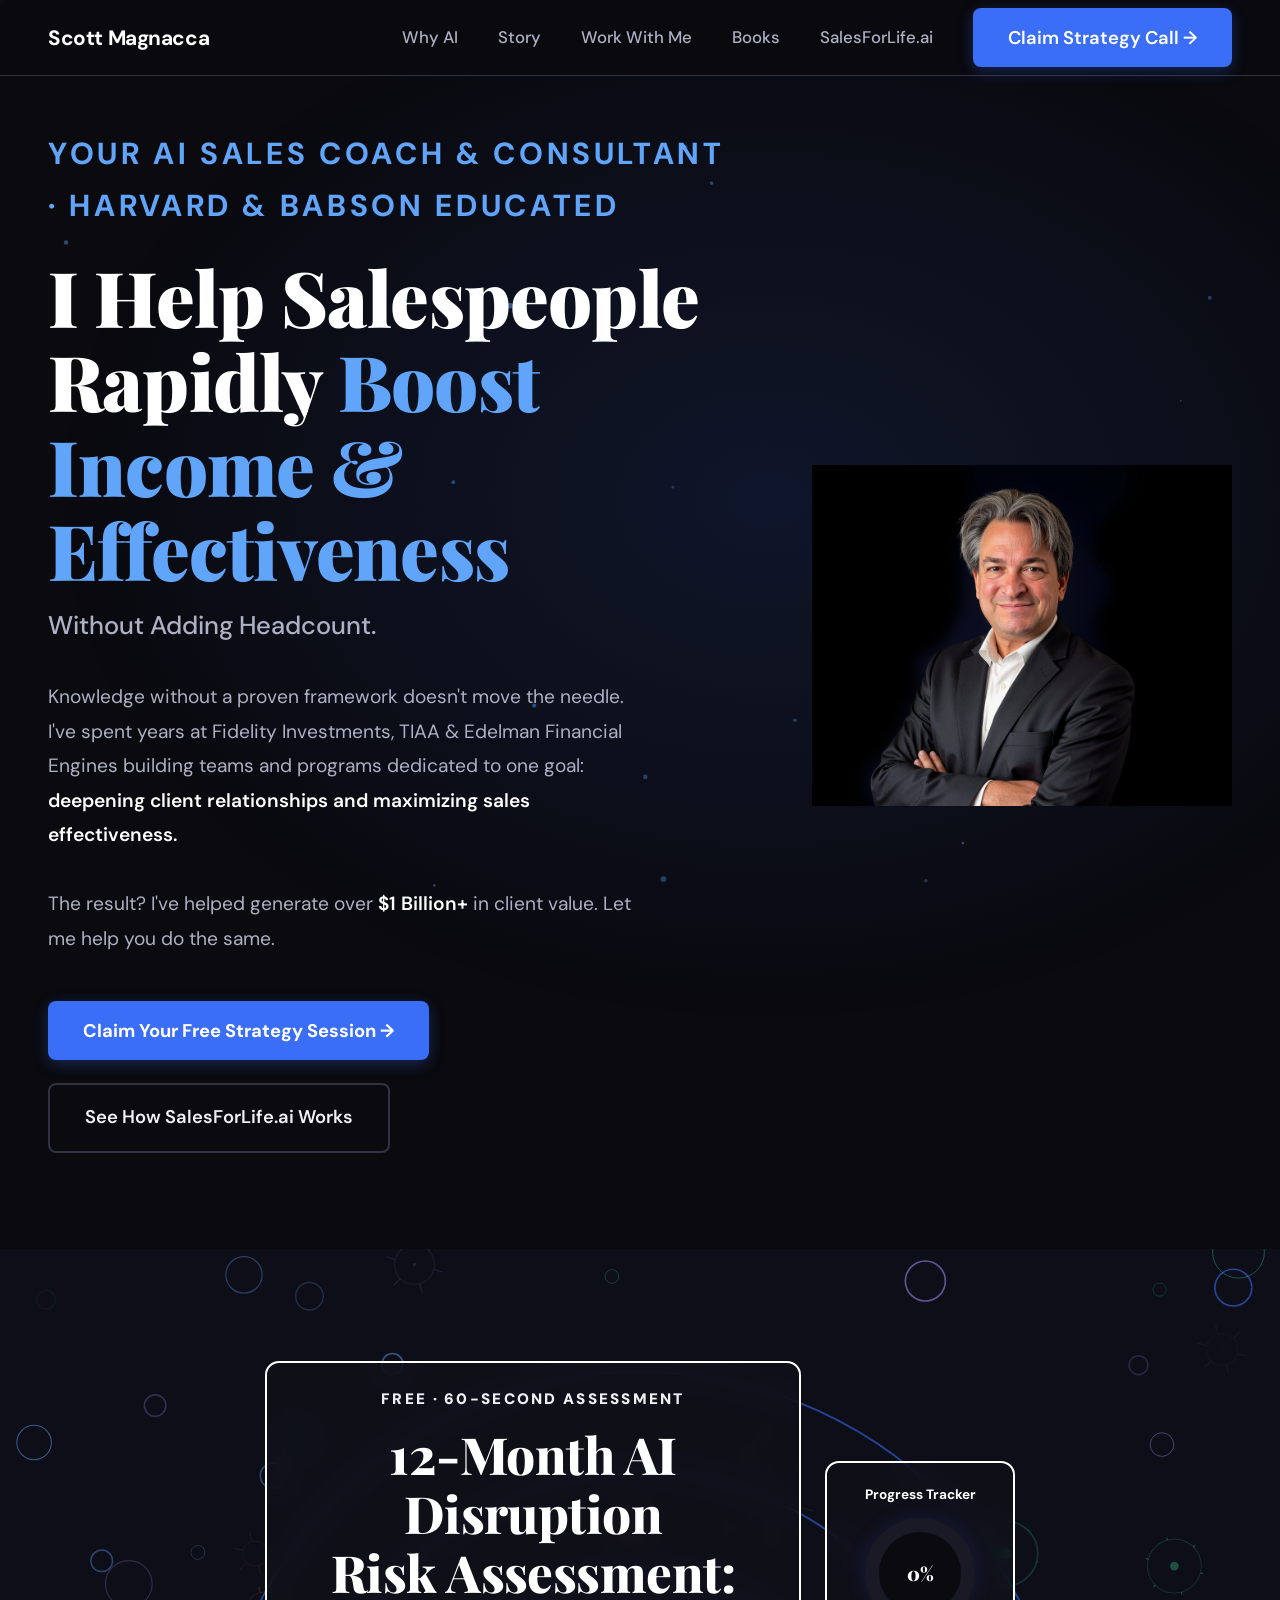
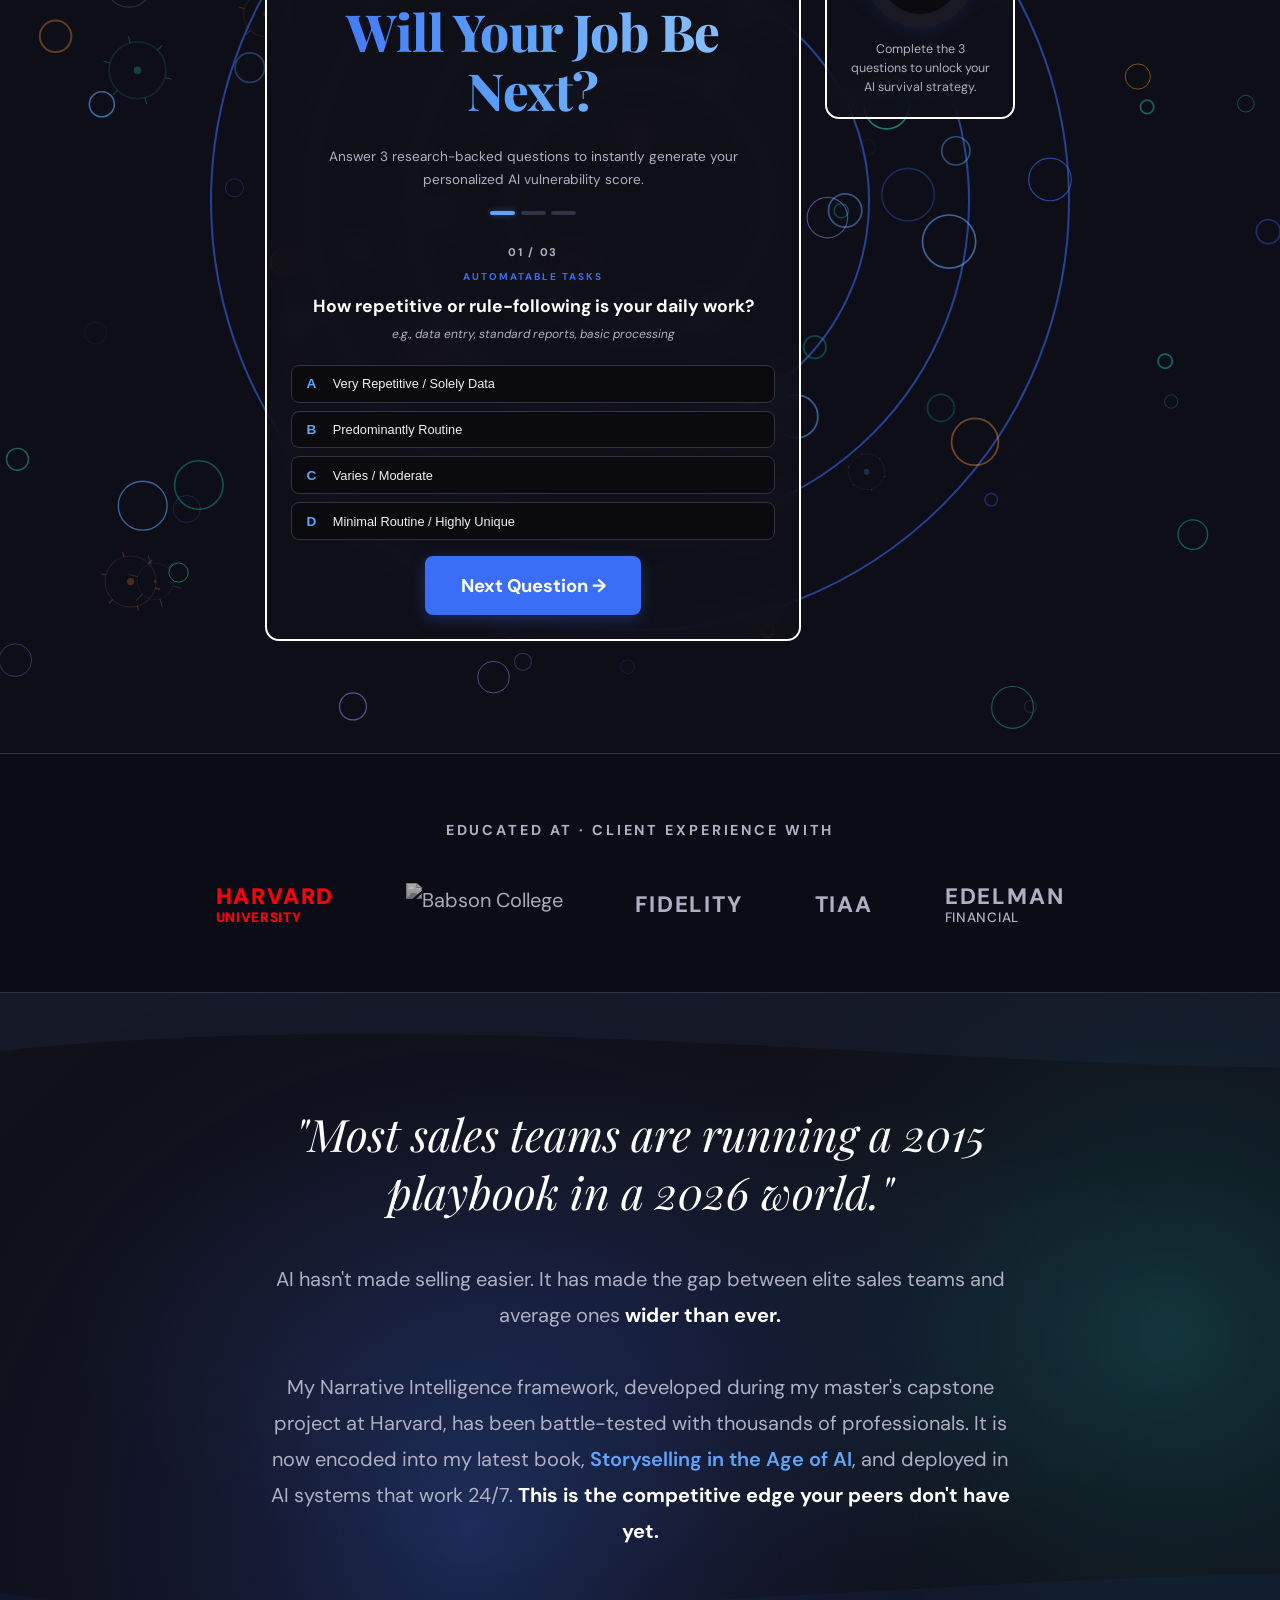
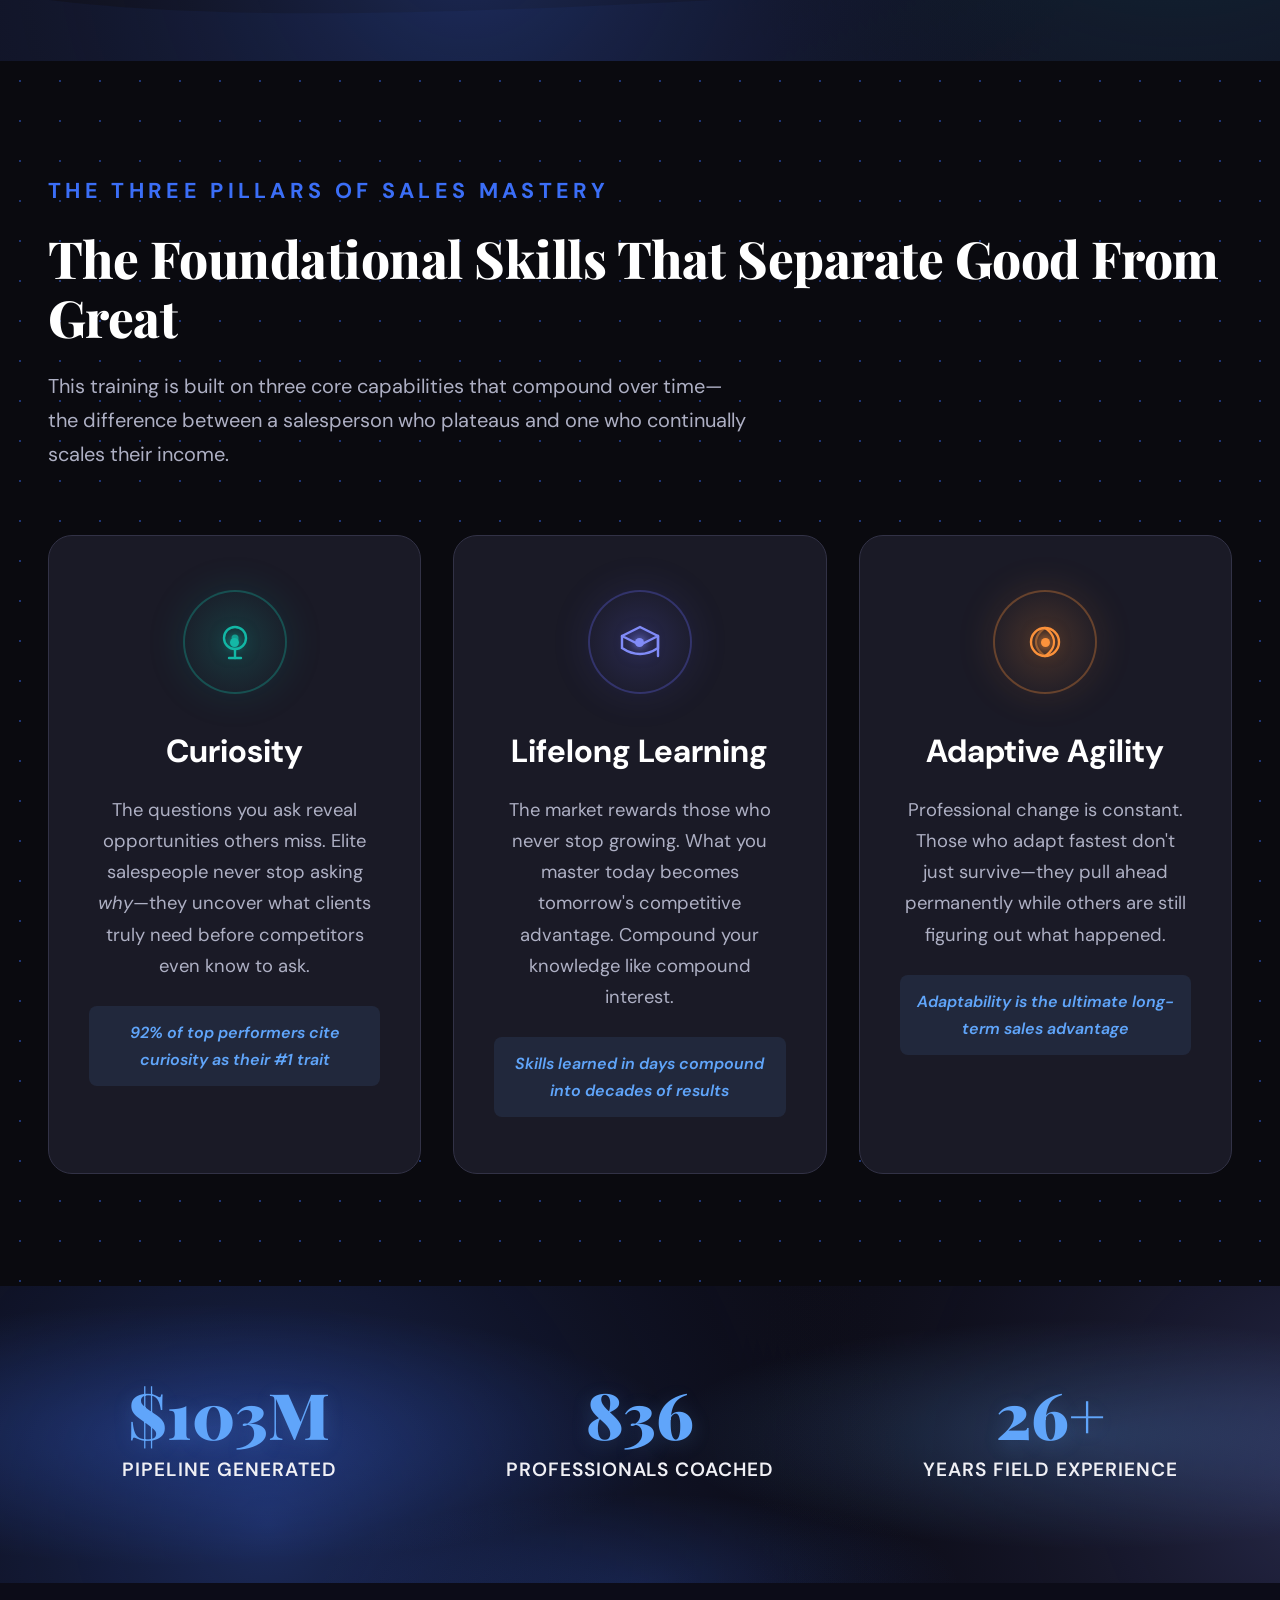
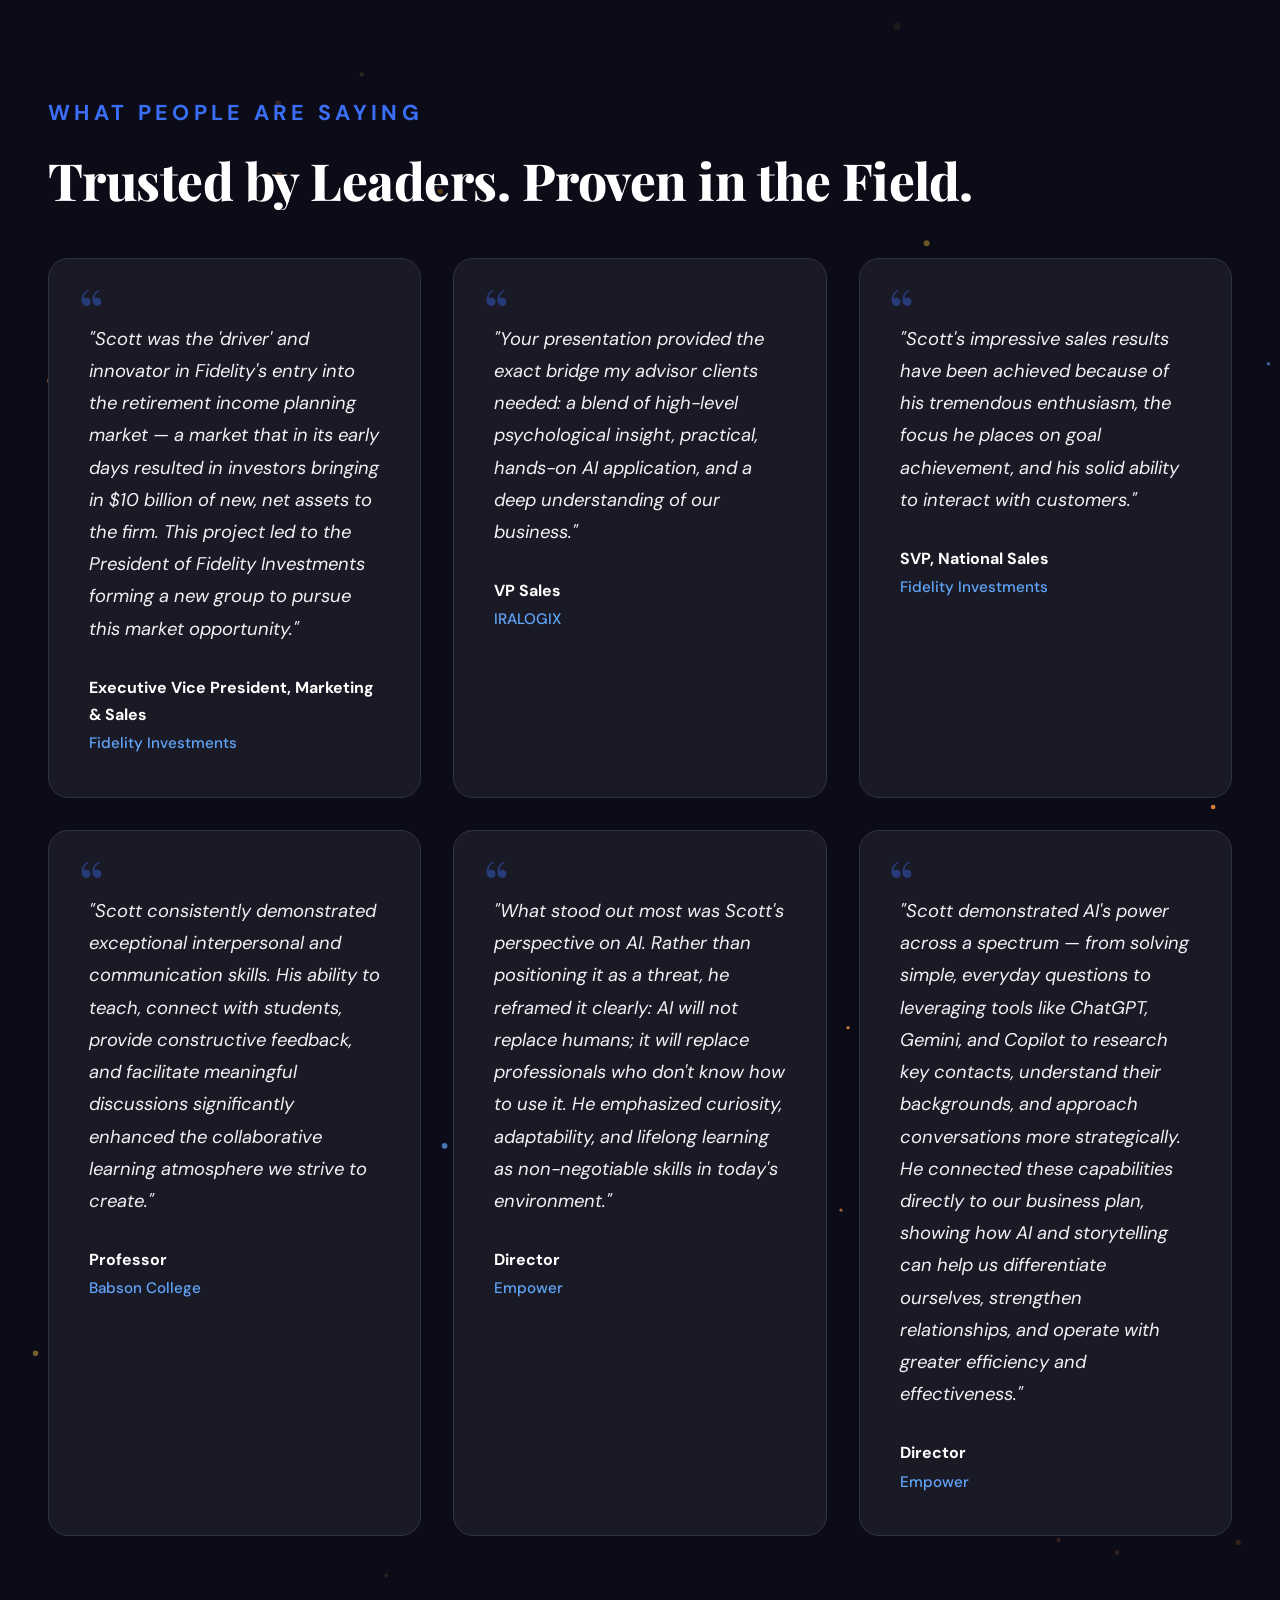
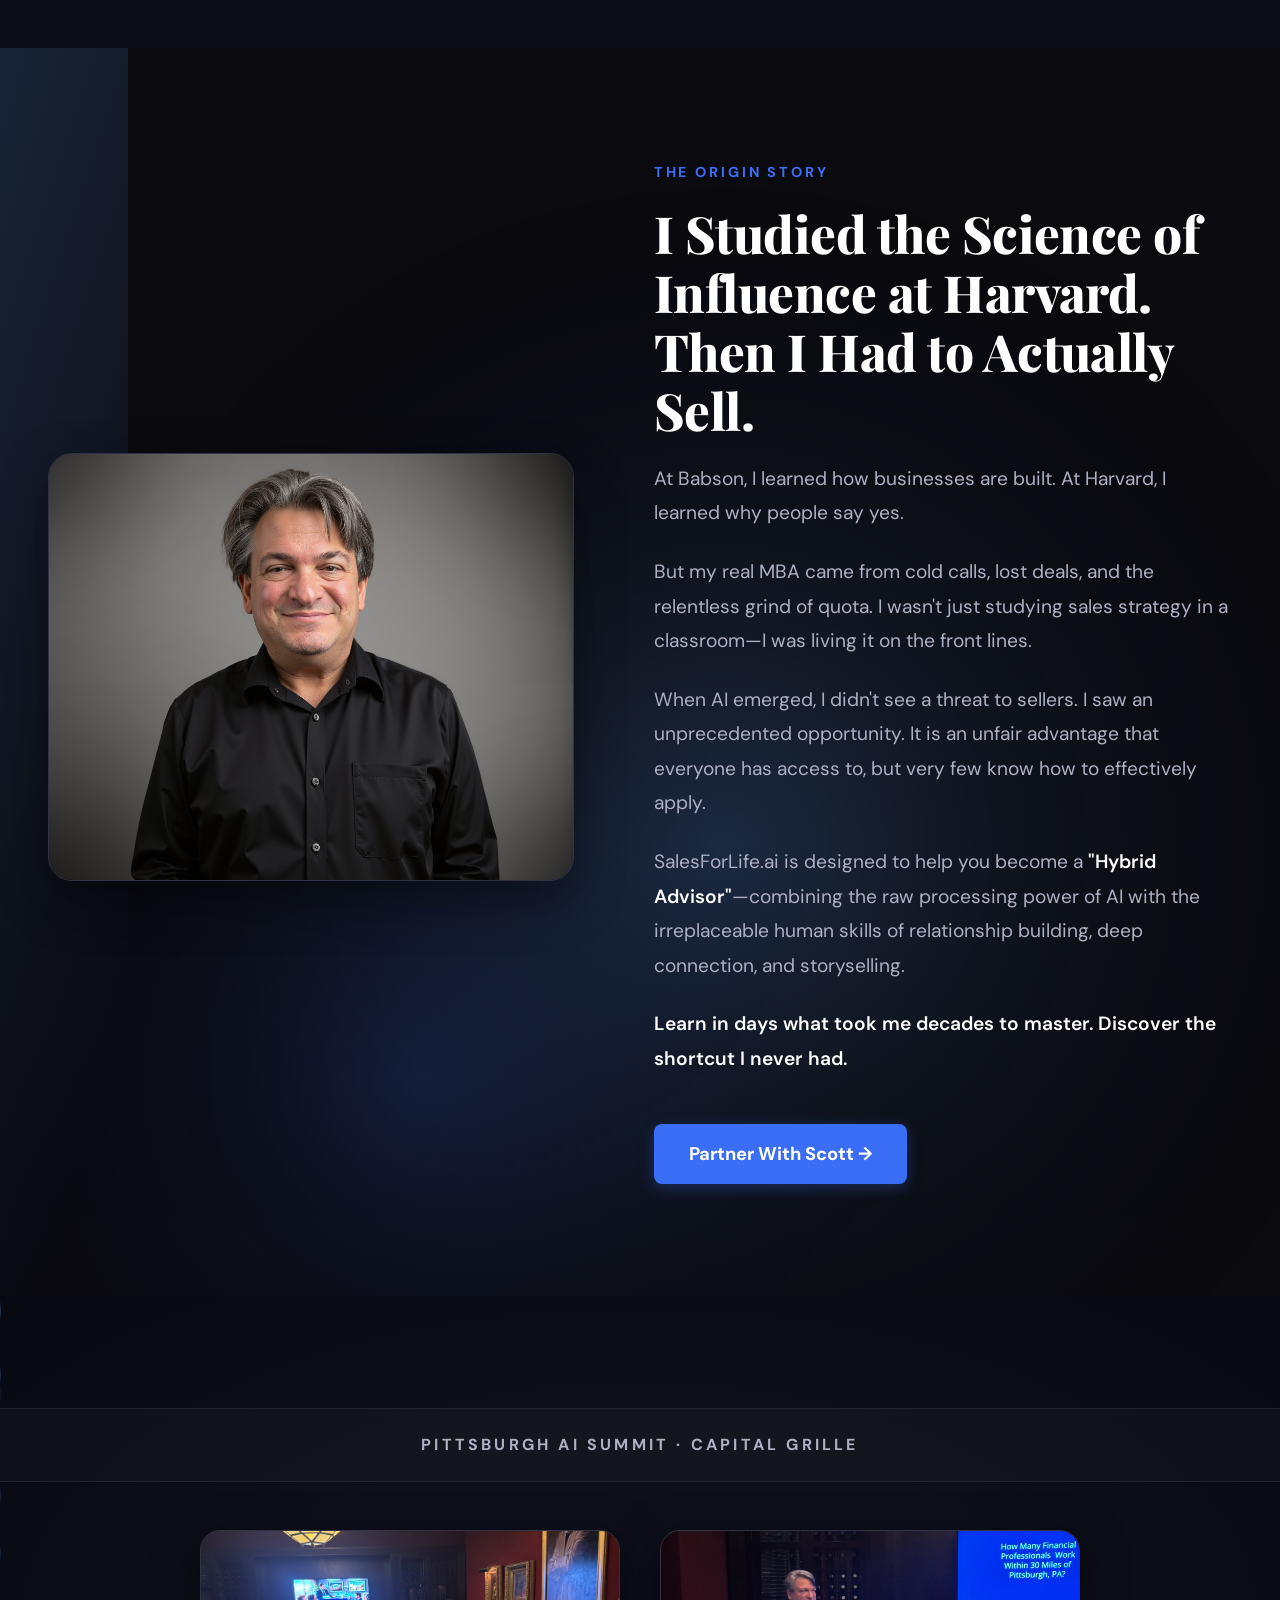
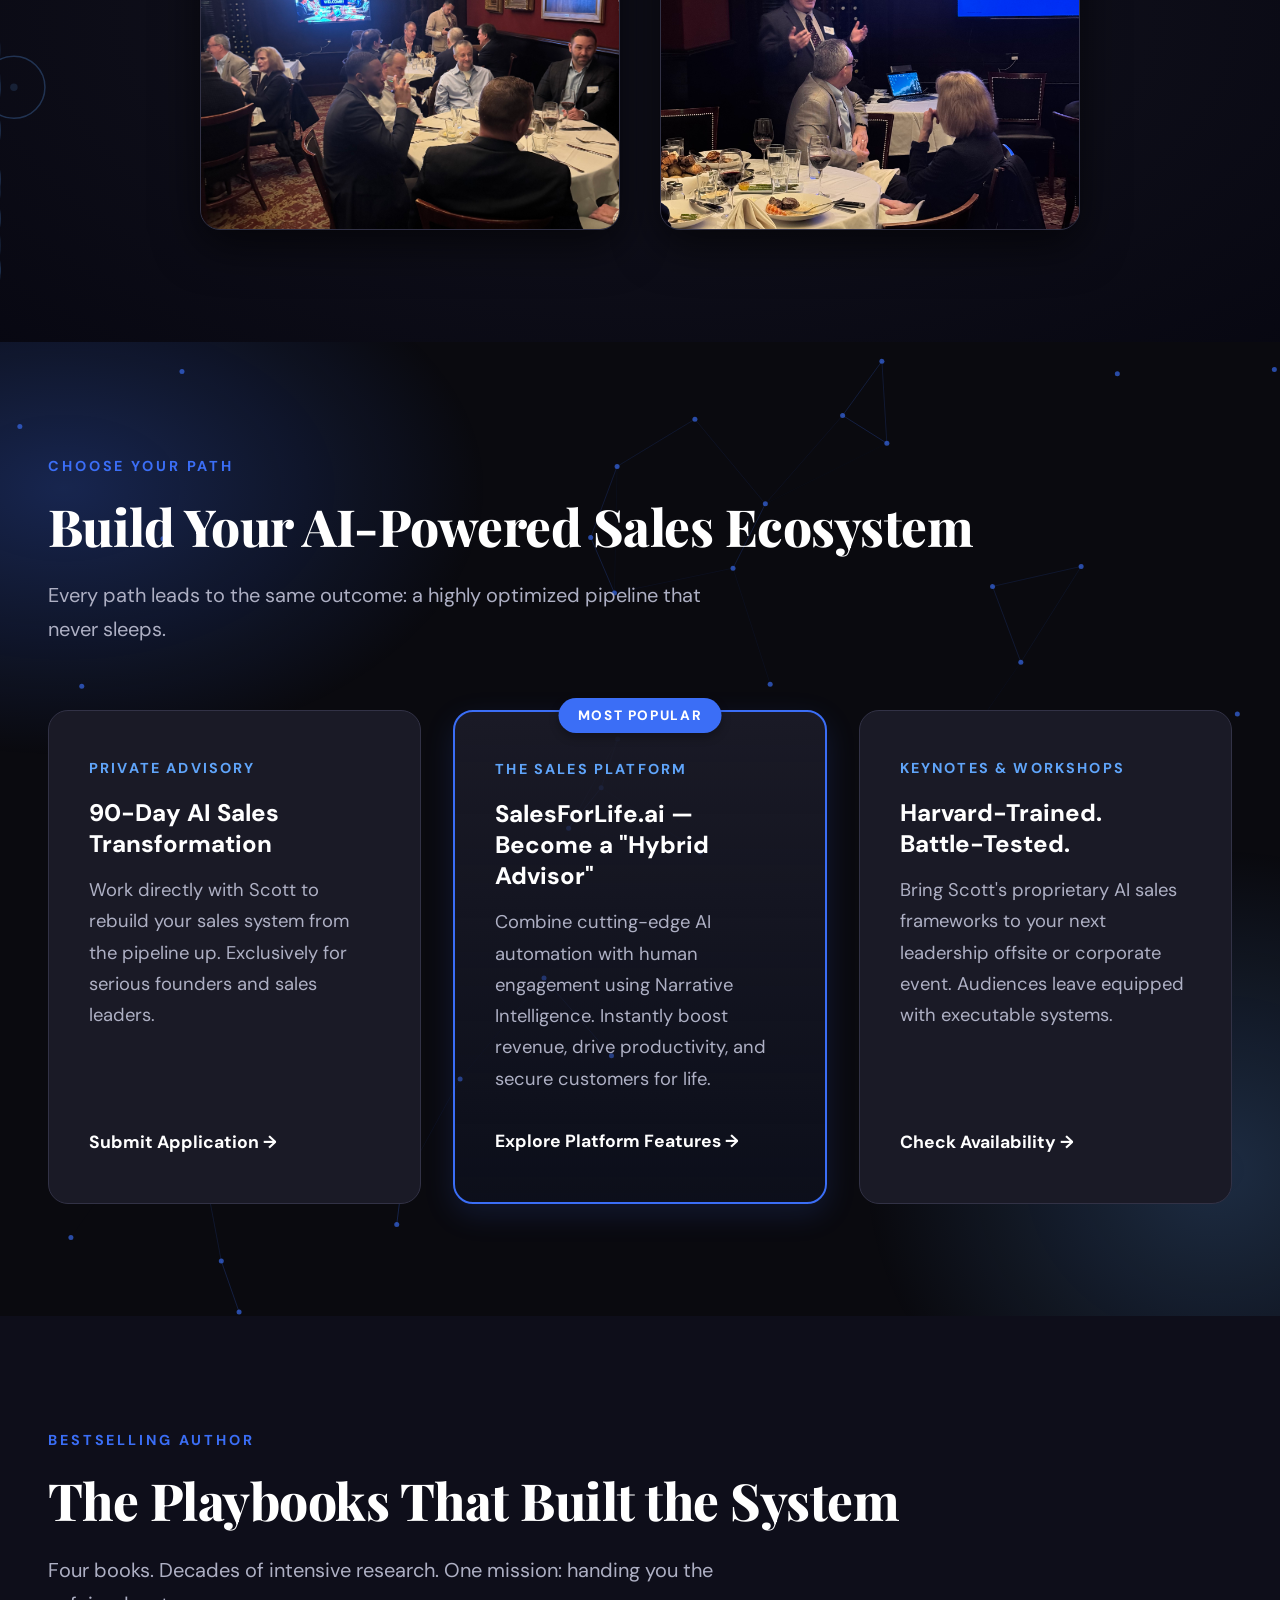
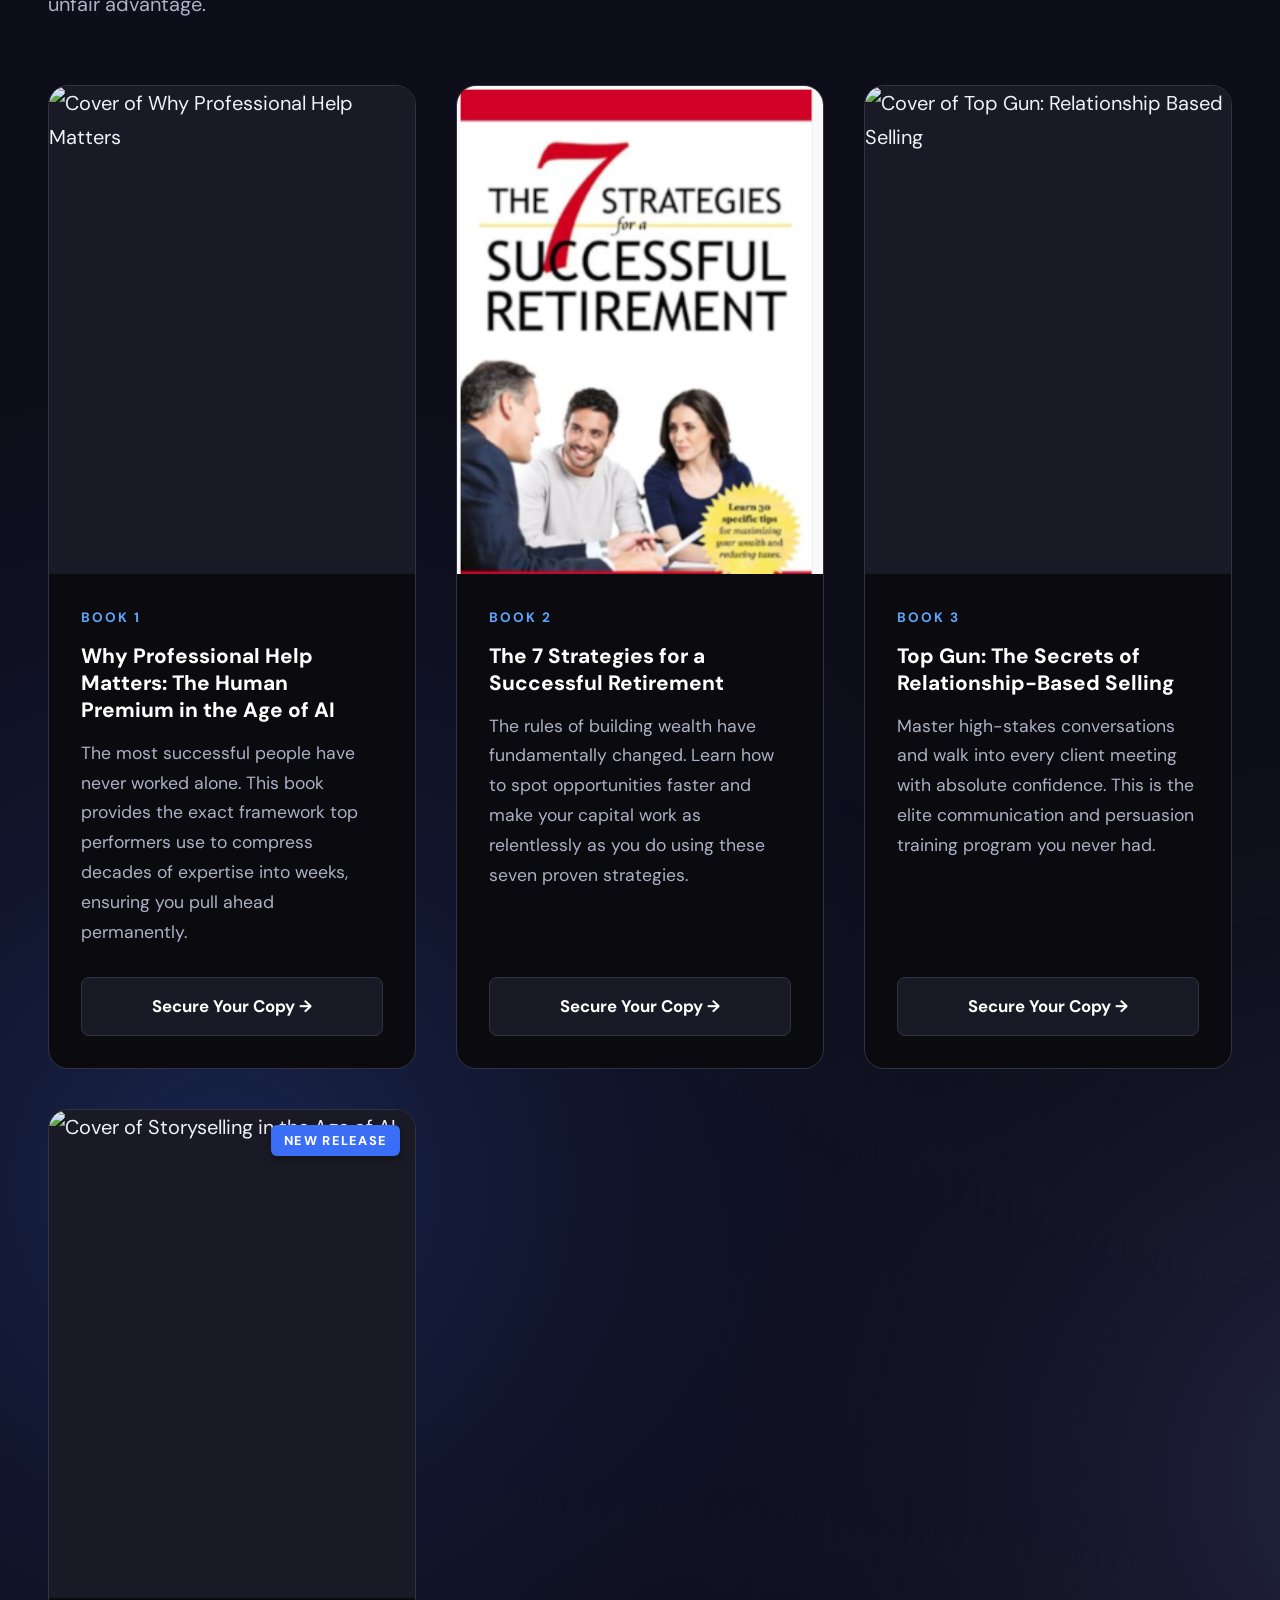
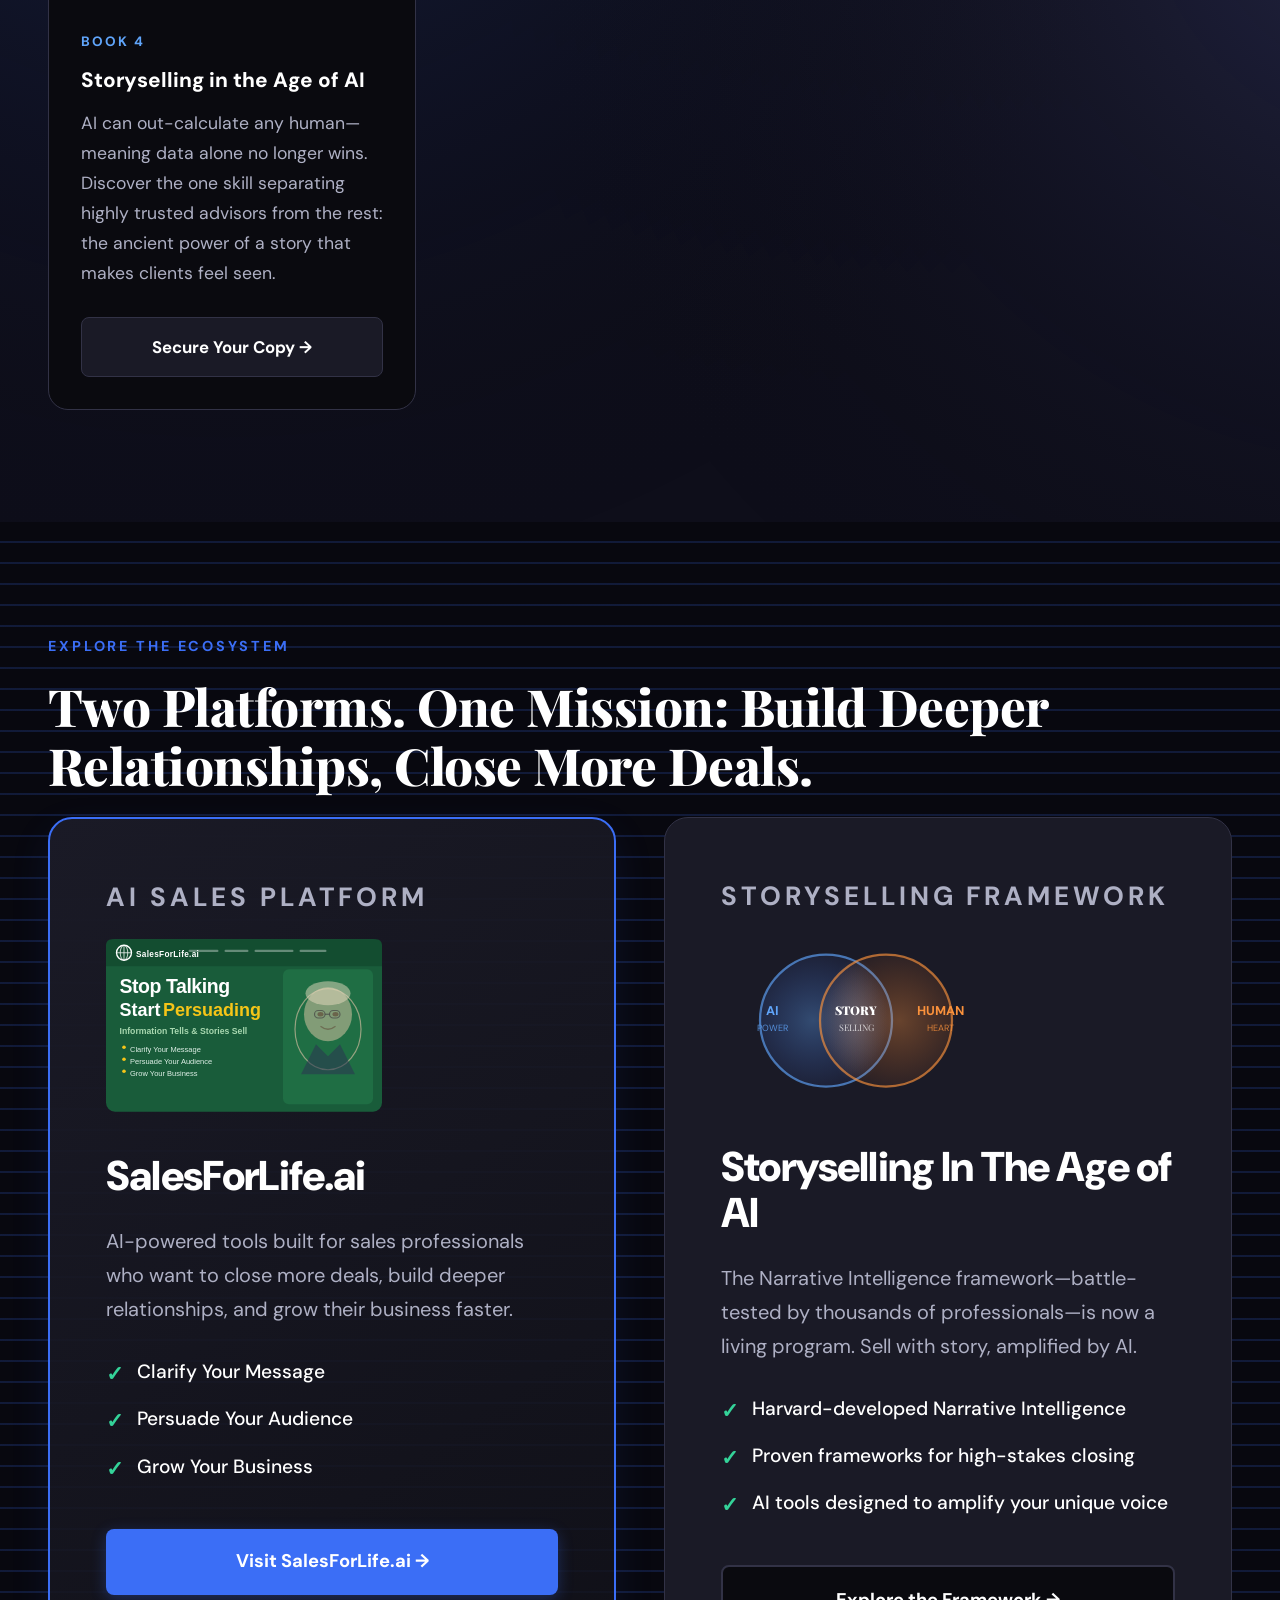
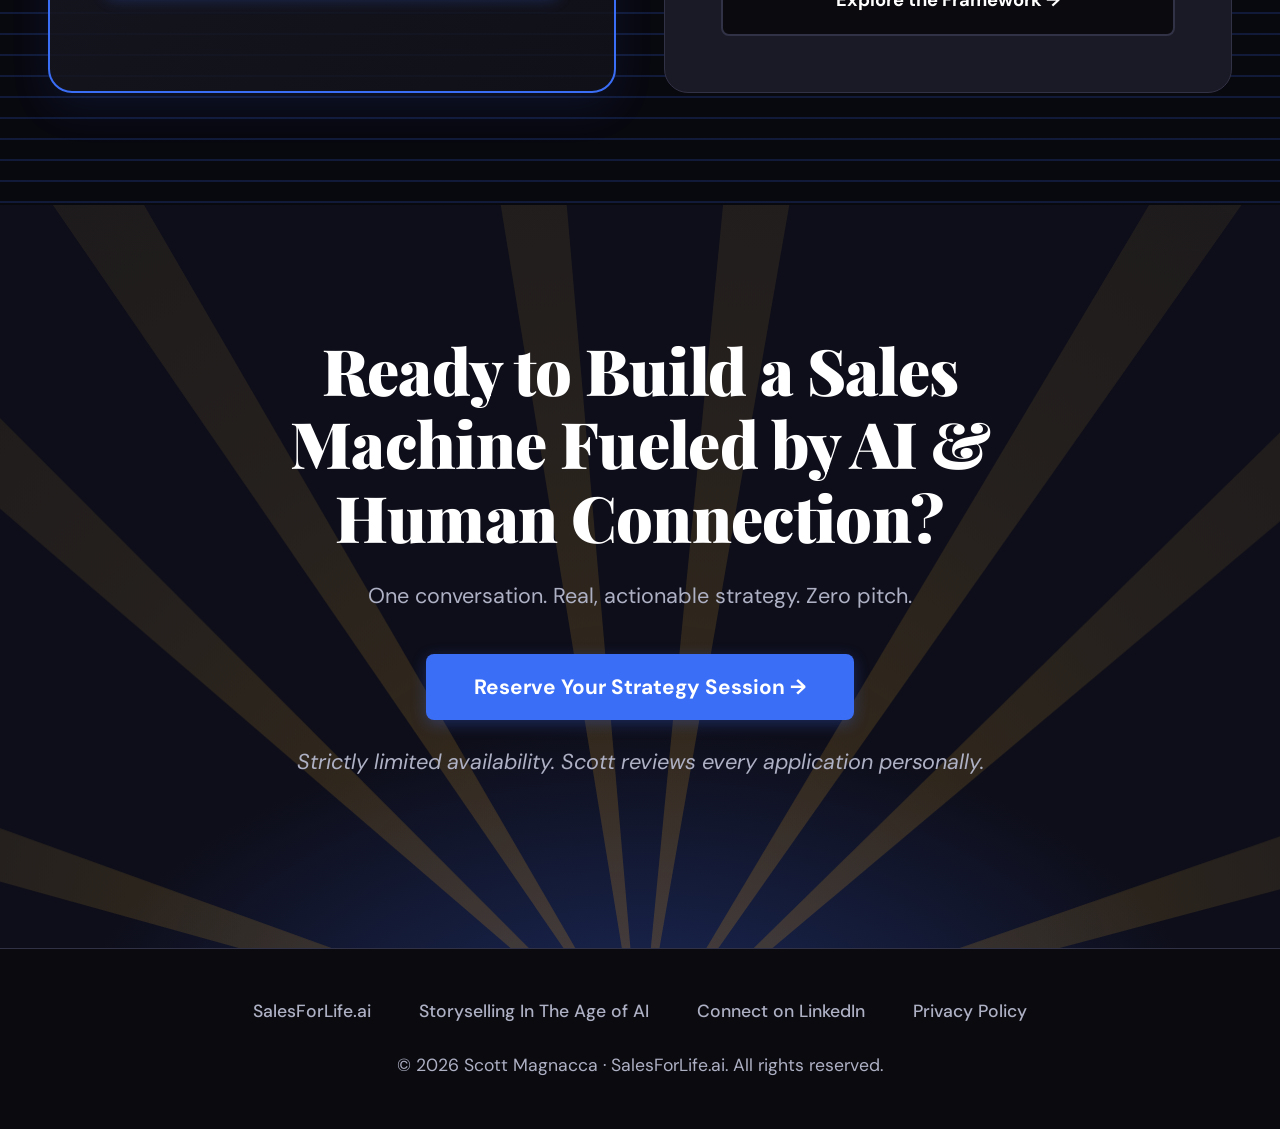
==== commit 345bf123: "Remove all section citations — no stated stats in sections to cite https://claude.ai/code/session_01" ====
--- a/index.html
+++ b/index.html
@@ -592,7 +592,6 @@
       <img src="/Headshot 1.png" alt="Scott Magnacca - AI Sales Coach" loading="eager" onerror="this.style.display='none'"/>
     </div>
   </section>
-  <p class="section-cite">88% of organizations report using AI in at least one business function (McKinsey, State of AI 2025) · Workers with AI skills command a 56% wage premium over peers (PwC, Global AI Jobs Barometer 2025) · 66% of hiring managers will not hire candidates without AI skills (GMAC, Corporate Recruiters Survey 2025)</p>
 </div>
 
 <section class="quiz-section" id="why" aria-labelledby="quiz-heading">
@@ -701,7 +700,6 @@
       </div>
 
     </div>
-    <p class="section-cite">88% of organizations report using AI in at least one business function (McKinsey, State of AI 2025) · 31% of global recruiters now cite AI skills as a top priority, up from 26% in 2024 (GMAC, Corporate Recruiters Survey 2025) · 66% of hiring managers will not hire candidates without AI skills (GMAC, Corporate Recruiters Survey 2025)</p>
   </div>
 </section>
 
@@ -725,7 +723,6 @@
       AI hasn't made selling easier. It has made the gap between elite sales teams and average ones <strong>wider than ever.</strong><br><br>
       My Narrative Intelligence framework, developed during my master's capstone project at Harvard, has been battle-tested with thousands of professionals. It is now encoded into my latest book, <em>Storyselling in the Age of AI</em>, and deployed in AI systems that work 24/7. <strong>This is the competitive edge your peers don't have yet.</strong>
     </p>
-    <p class="section-cite">McKinsey currently routes approximately 40% of its client work through AI (McKinsey, State of AI 2025) · BCG generated $2.7 billion in 2024 from AI consulting, representing 20% of total revenue (BCG, 2024)</p>
   </div>
   <svg class="quote-wave-bottom" viewBox="0 0 1440 120" preserveAspectRatio="none" xmlns="http://www.w3.org/2000/svg" aria-hidden="true"><path fill="rgba(59,110,246,0.06)" d="M0,60 C360,120 1080,0 1440,60 L1440,120 L0,120 Z"/></svg>
 </section>
@@ -779,7 +776,6 @@
       </div>
 
     </div>
-    <p class="section-cite">Workers with AI skills command a 56% wage premium over peers, up from 25% the prior year (PwC, Global AI Jobs Barometer 2025) · LinkedIn has seen a 142x increase in professionals adding AI skills to their profiles (LinkedIn, Skills on the Rise 2026) · Demand for AI-driven decision-making grew 7x across job postings over two years (Lightcast, Beyond the Buzz 2025)</p>
   </div>
 </section>
 
@@ -888,7 +884,6 @@
         </div>
       </div>
     </div>
-    <p class="section-cite">70% of professionals report being self-taught in AI · Only 3% have completed a university-level AI course (CarringtonCrisp &amp; EFMD, See the Future 2026) · 88% of organizations report using AI in at least one business function (McKinsey, State of AI 2025)</p>
   </div>
 </section>
 
@@ -936,7 +931,6 @@
       </div>
       
     </div>
-    <p class="section-cite">Workers with AI skills command a 56% wage premium over peers, up from 25% the prior year (PwC, Global AI Jobs Barometer 2025) · 63% of recruiters want candidates who can leverage AI for strategic purposes, not just operations (GMAC, Corporate Recruiters Survey 2025) · 31% of global recruiters cite AI skills as a top hiring priority (GMAC, Corporate Recruiters Survey 2025)</p>
   </div>
 </section>
 
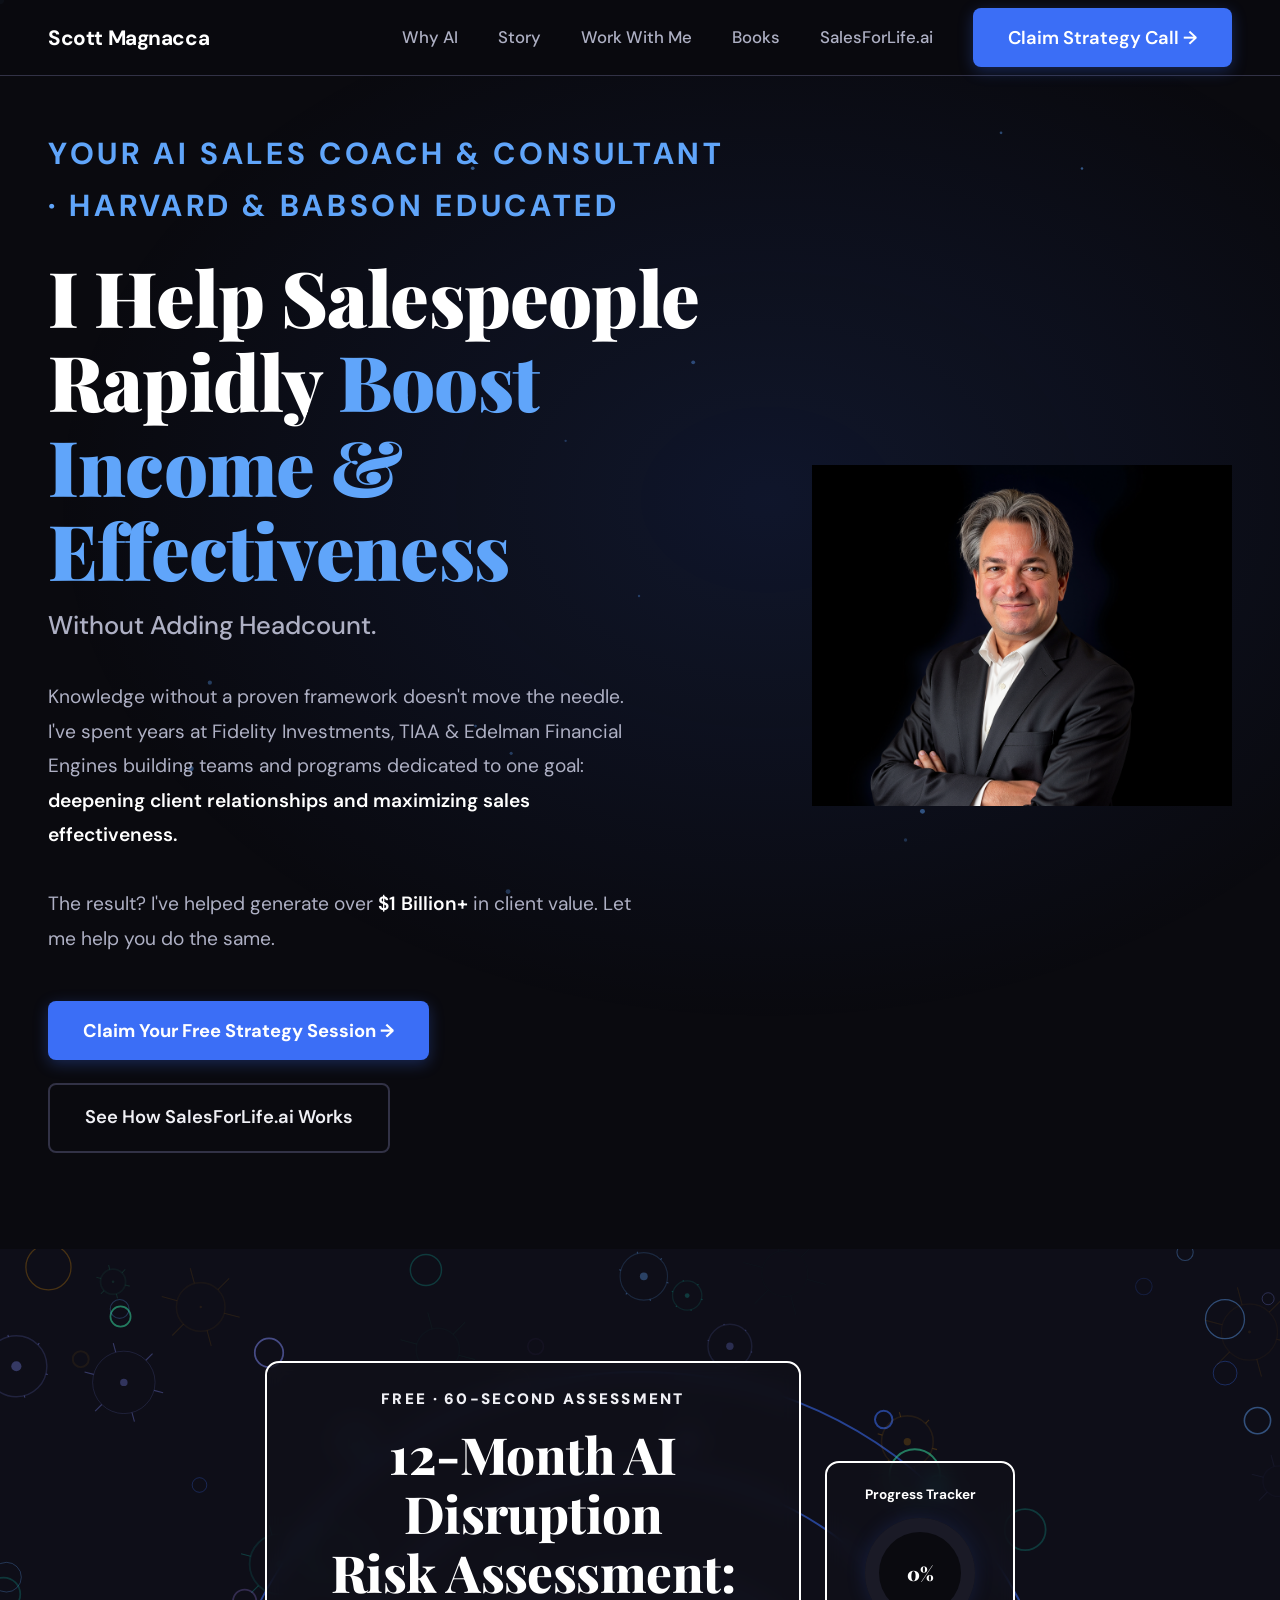
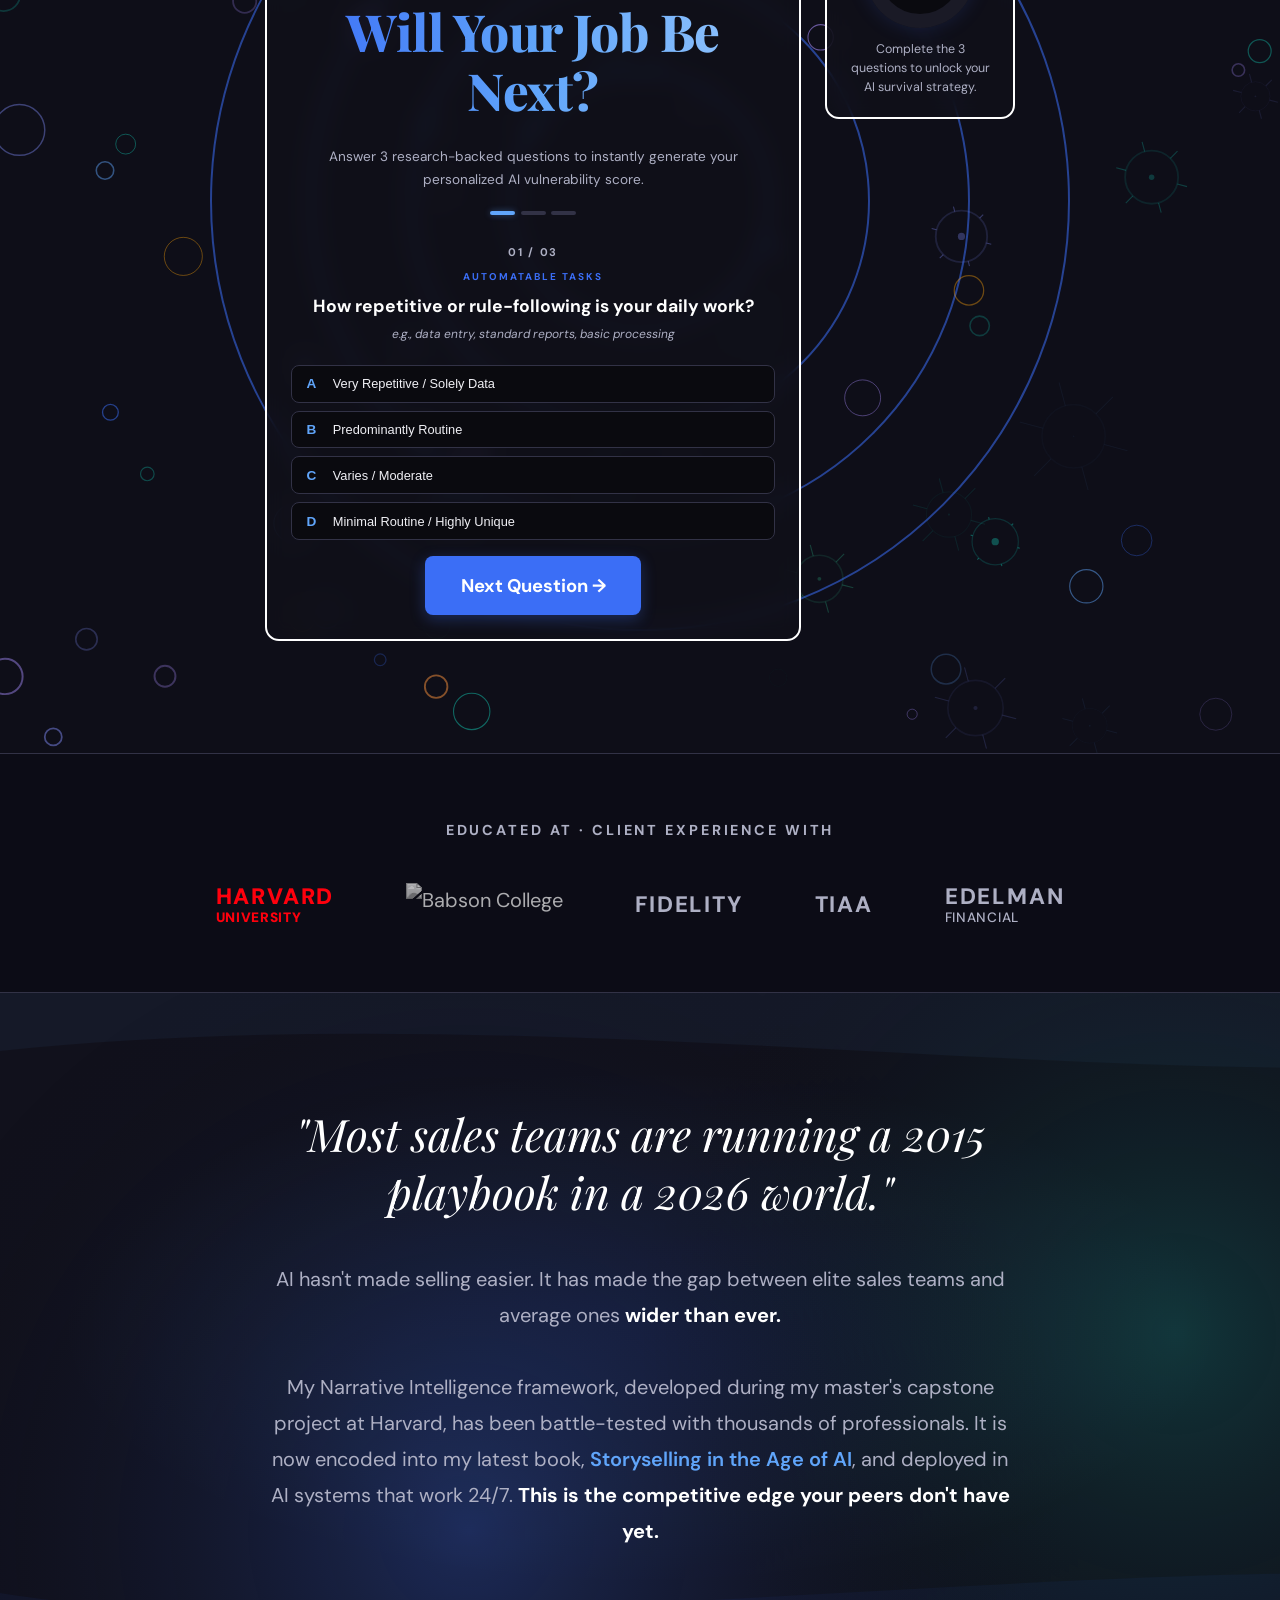
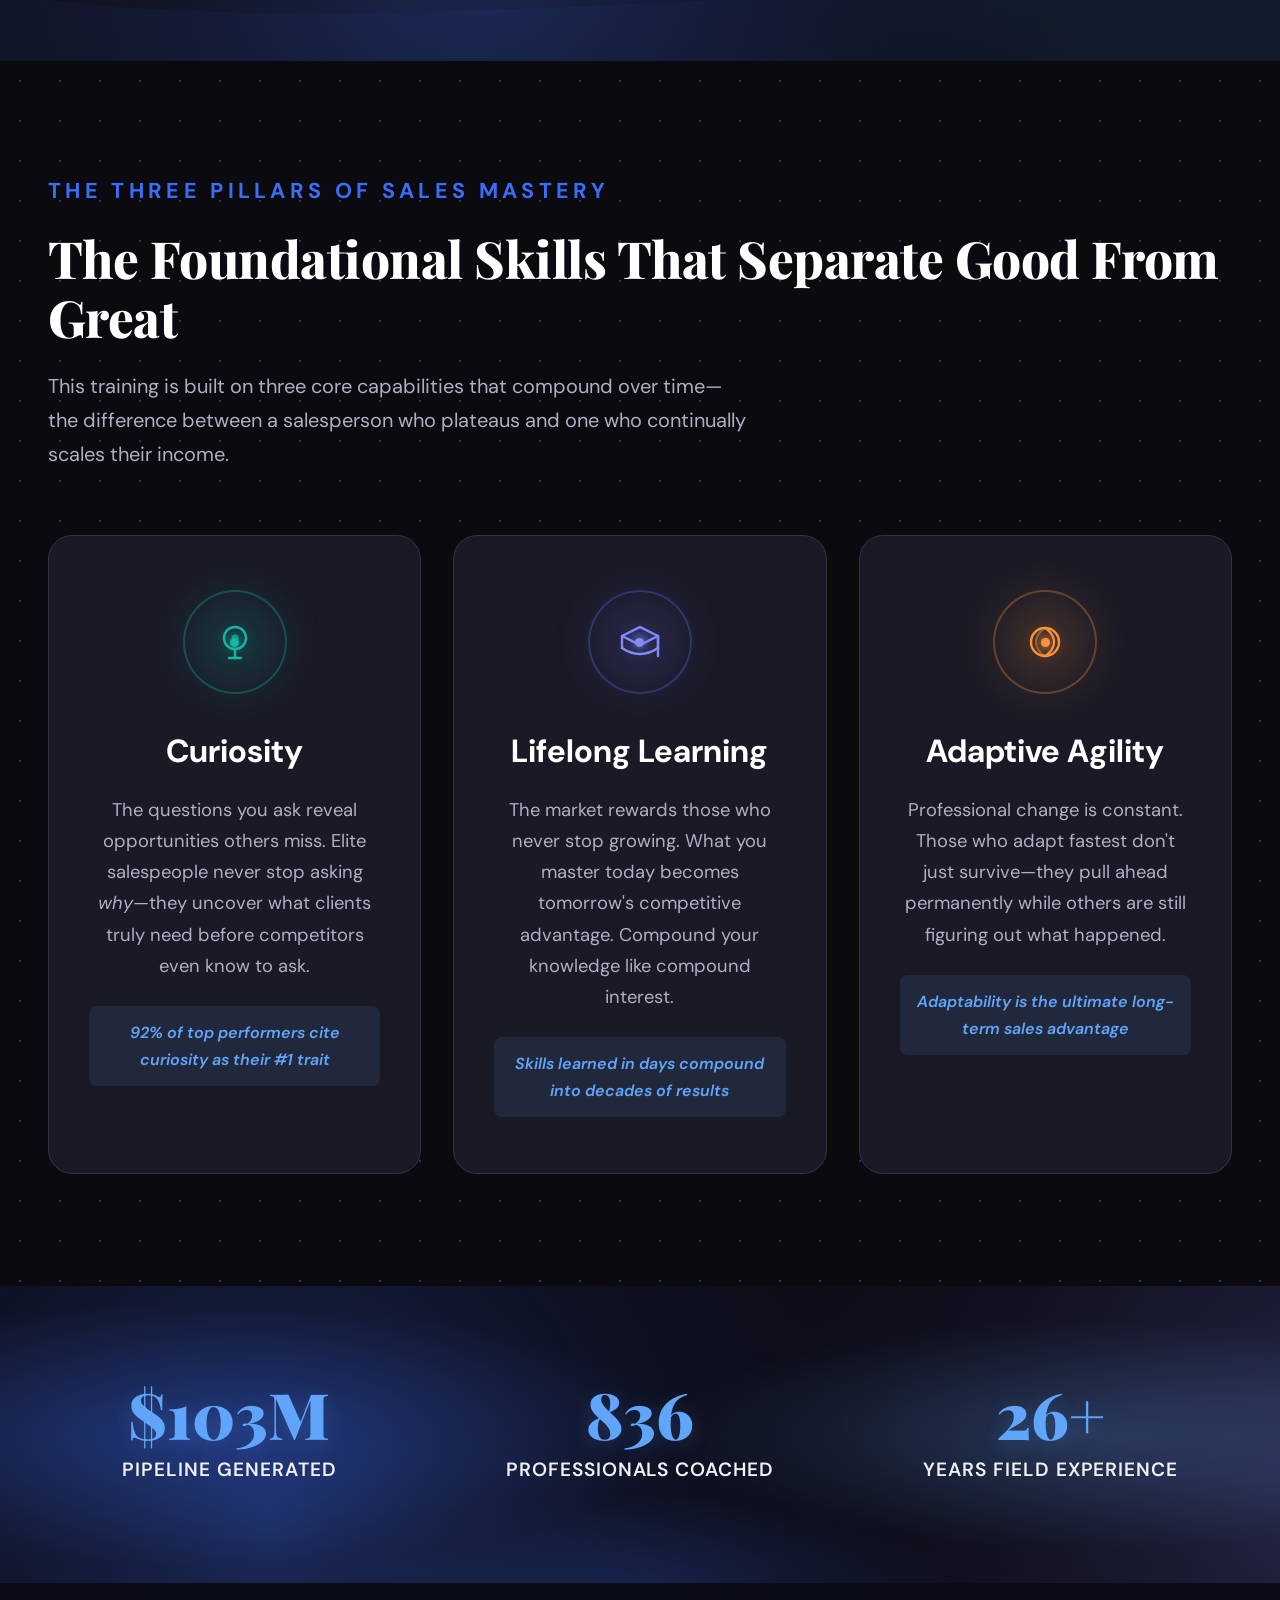
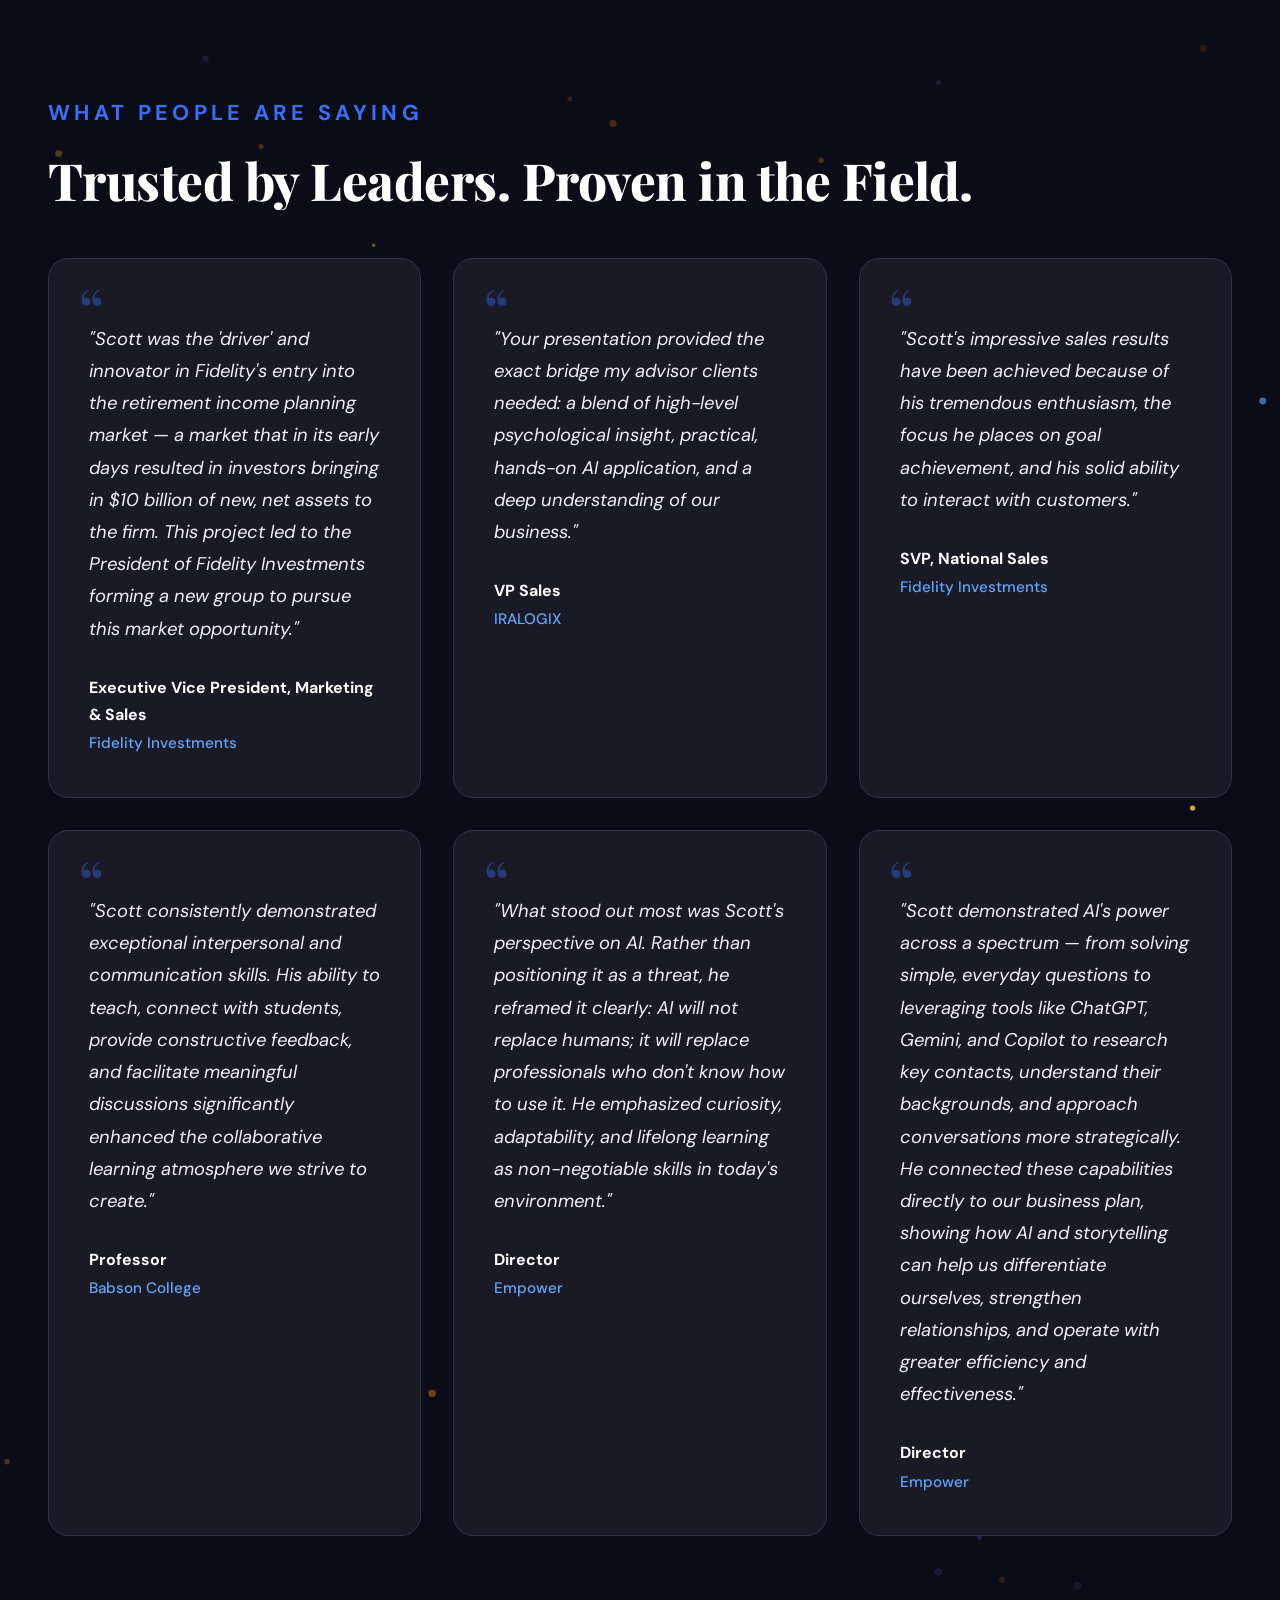
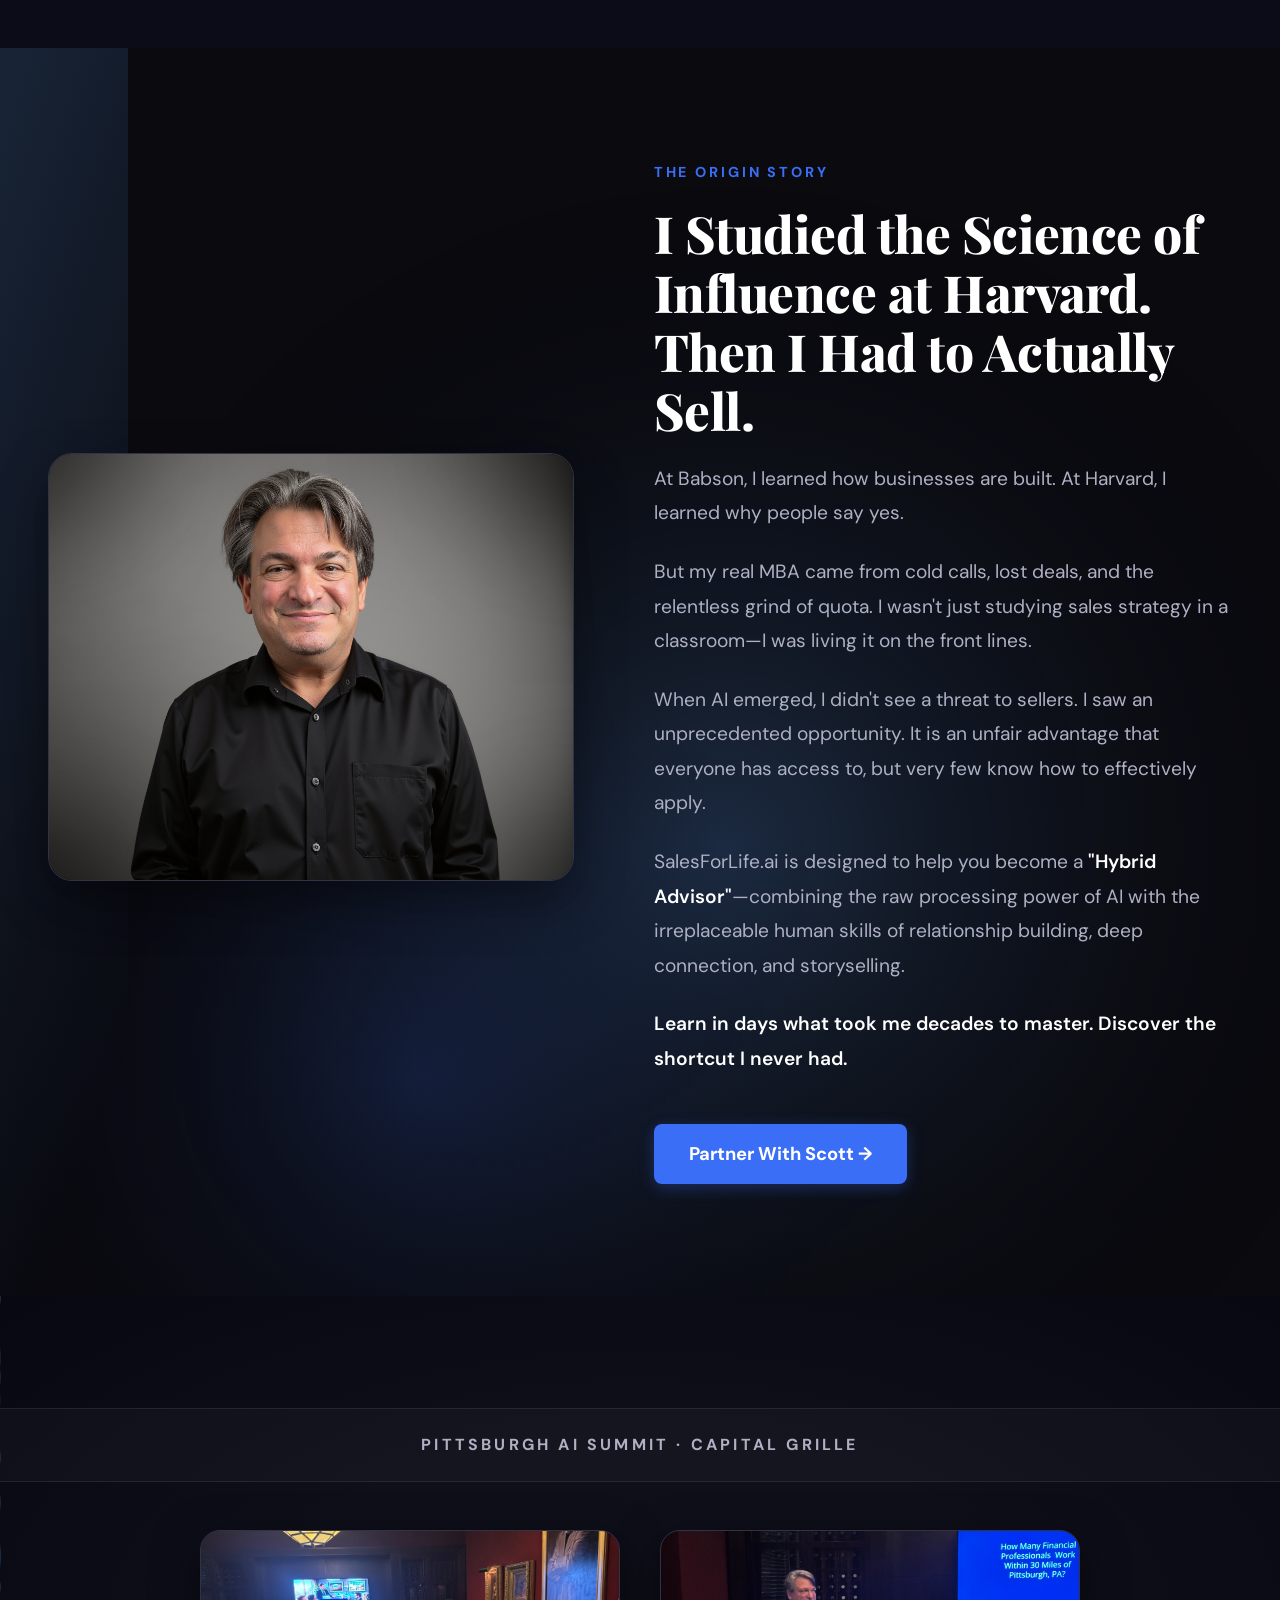
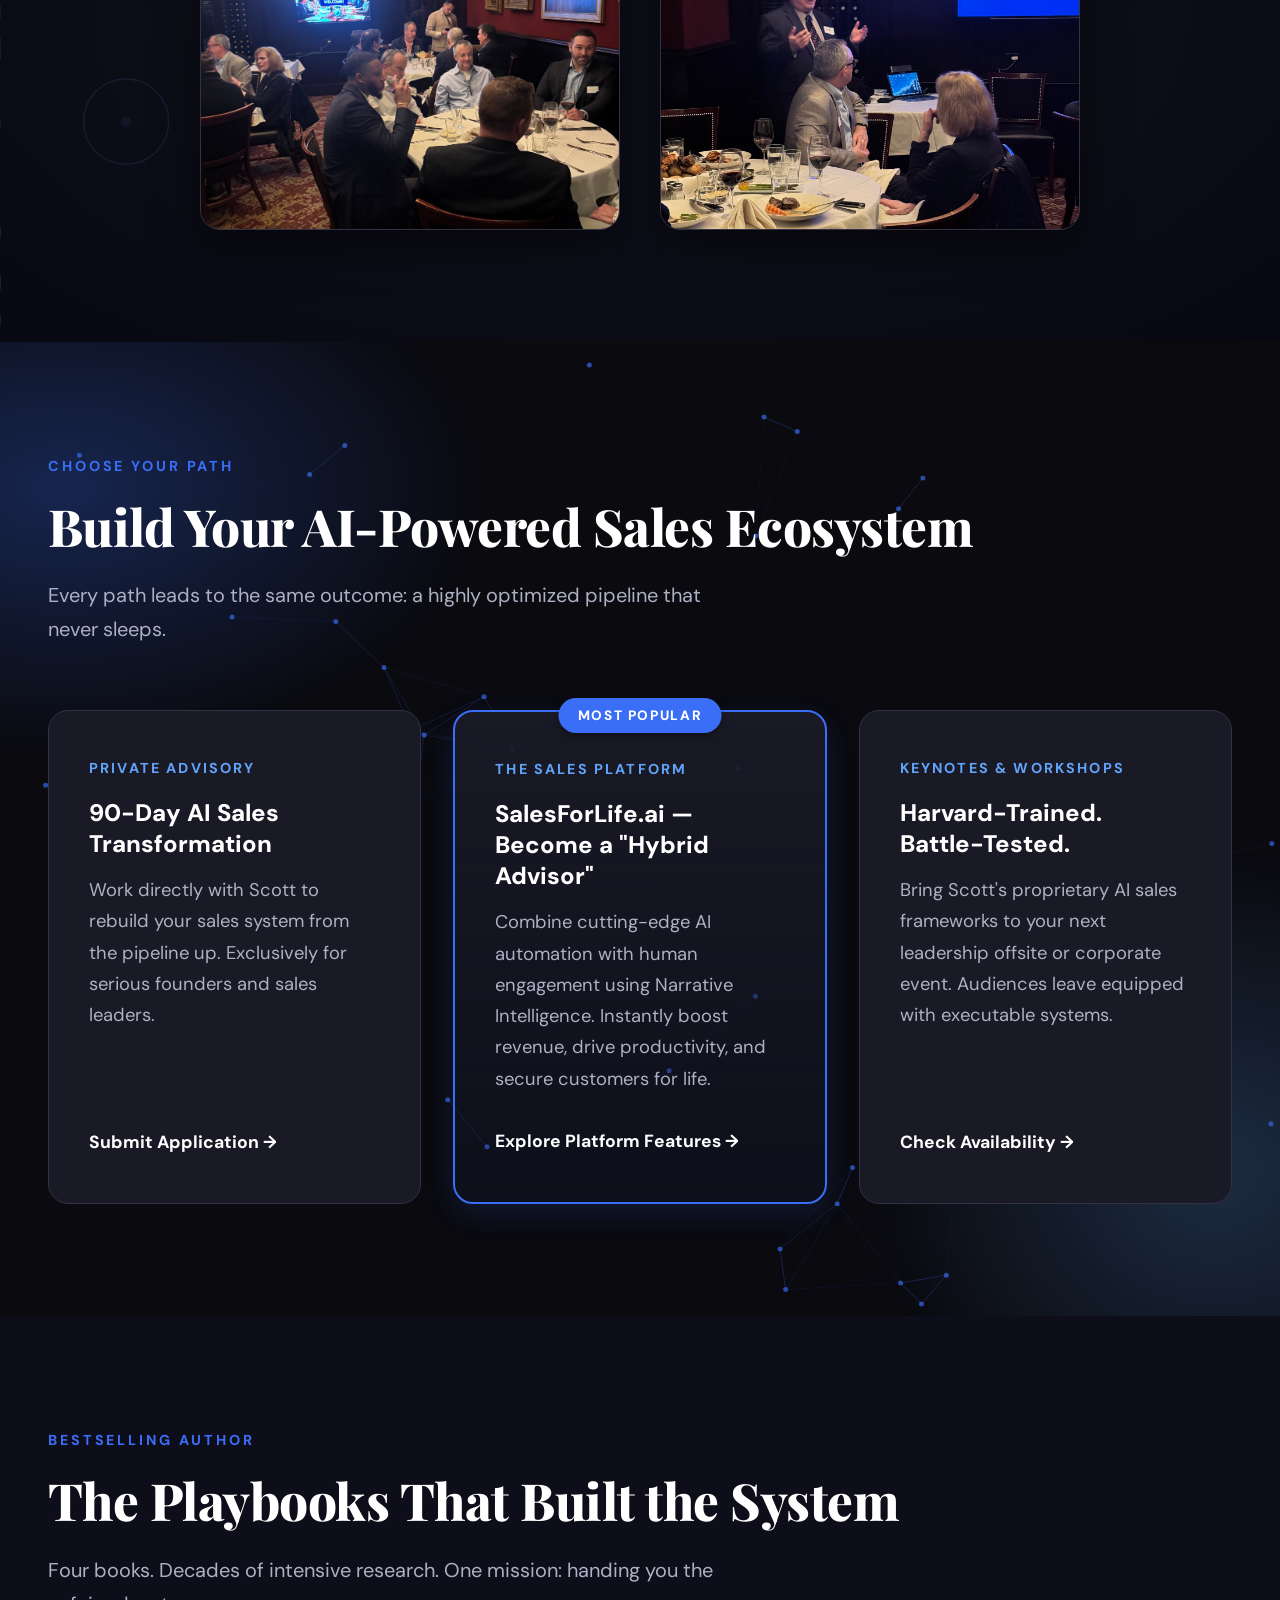
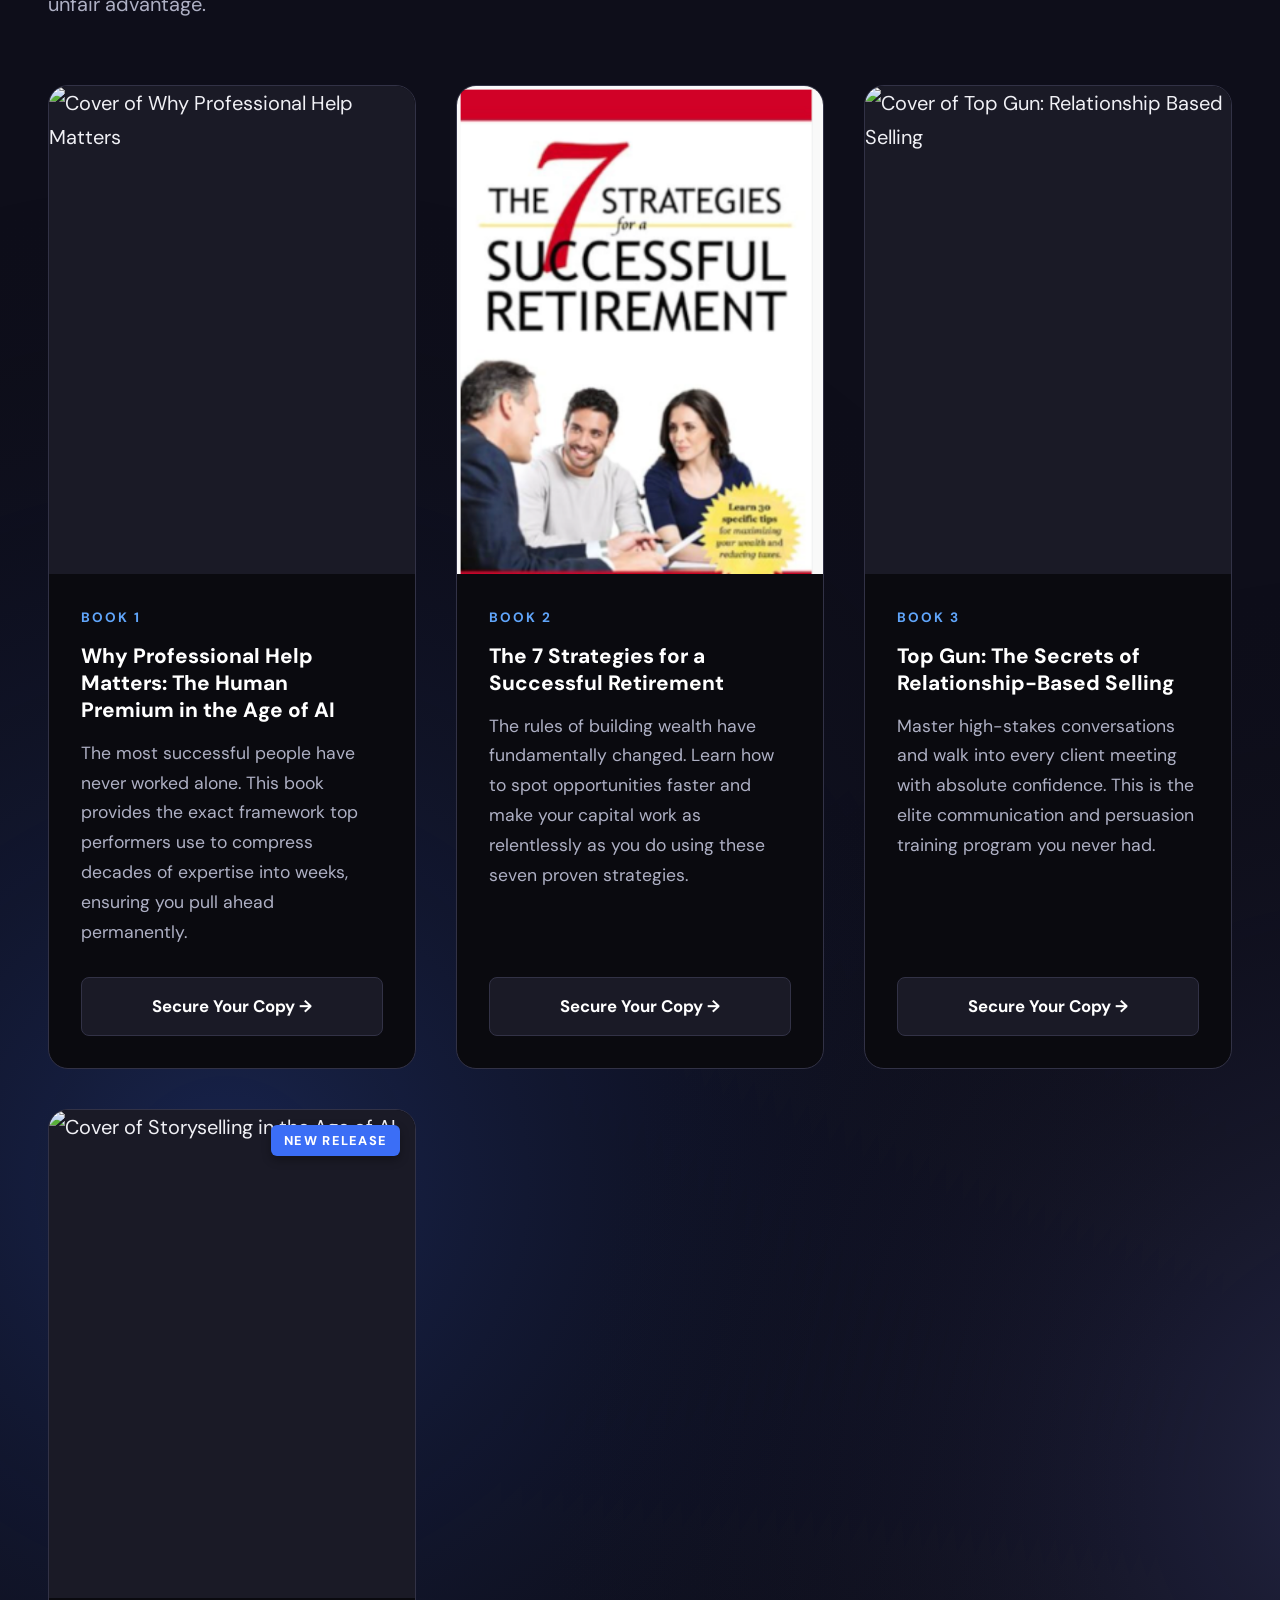
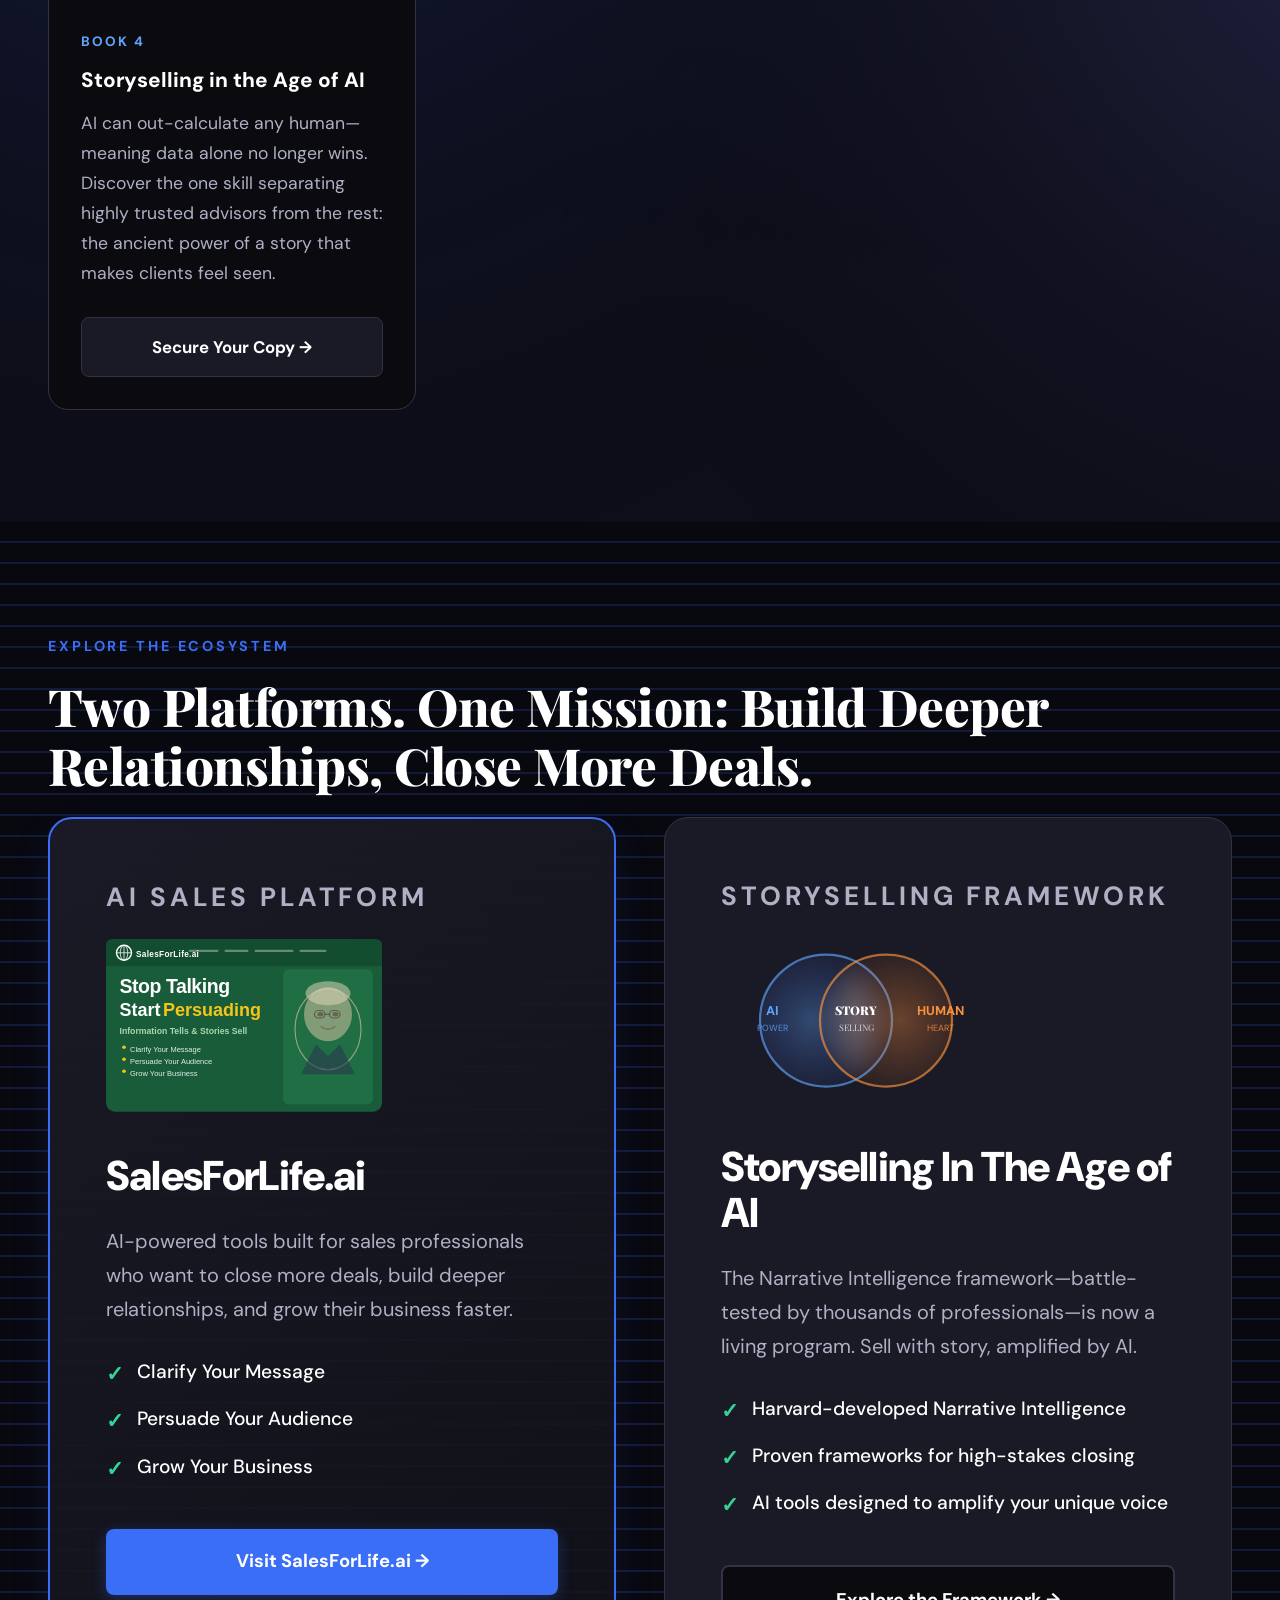
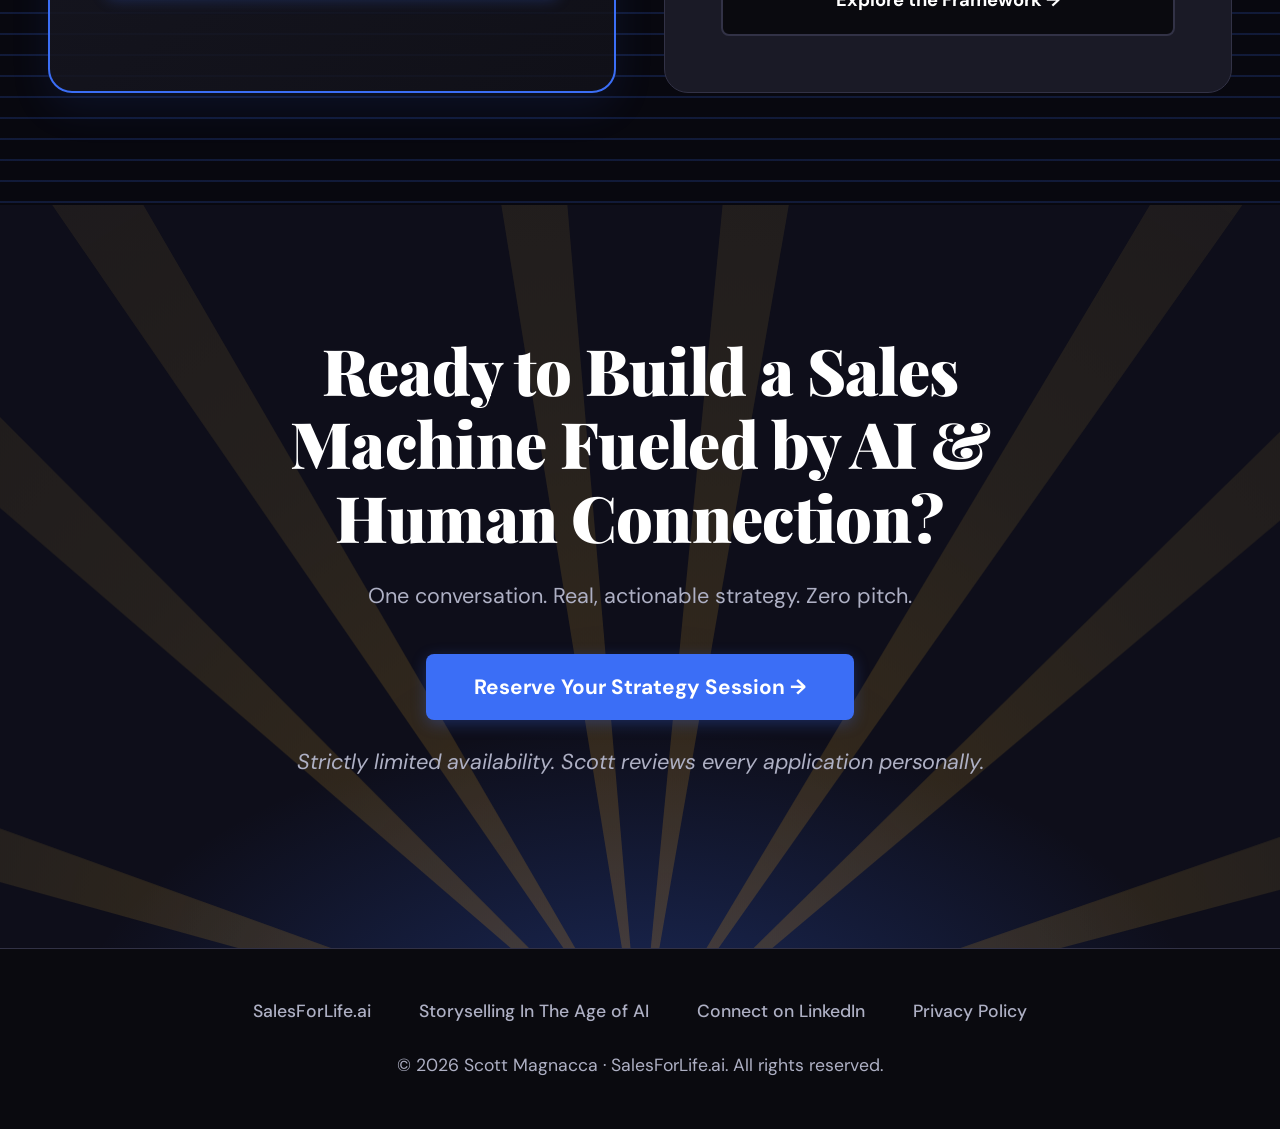
==== commit 424087f8: "Fix Explore the Framework link to become-a-hybrid-advisor.netlify.app" ====
--- a/index.html
+++ b/index.html
@@ -1120,7 +1120,7 @@
           <li>Proven frameworks for high-stakes closing</li>
           <li>AI tools designed to amplify your unique voice</li>
         </ul>
-        <a href="https://soft-marzipan-9cf81c.netlify.app/" class="platform-link secondary" target="_blank" rel="noopener noreferrer">Explore the Framework →</a>
+        <a href="https://become-a-hybrid-advisor.netlify.app" class="platform-link secondary" target="_blank" rel="noopener noreferrer">Explore the Framework →</a>
       </div>
       
     </div>
